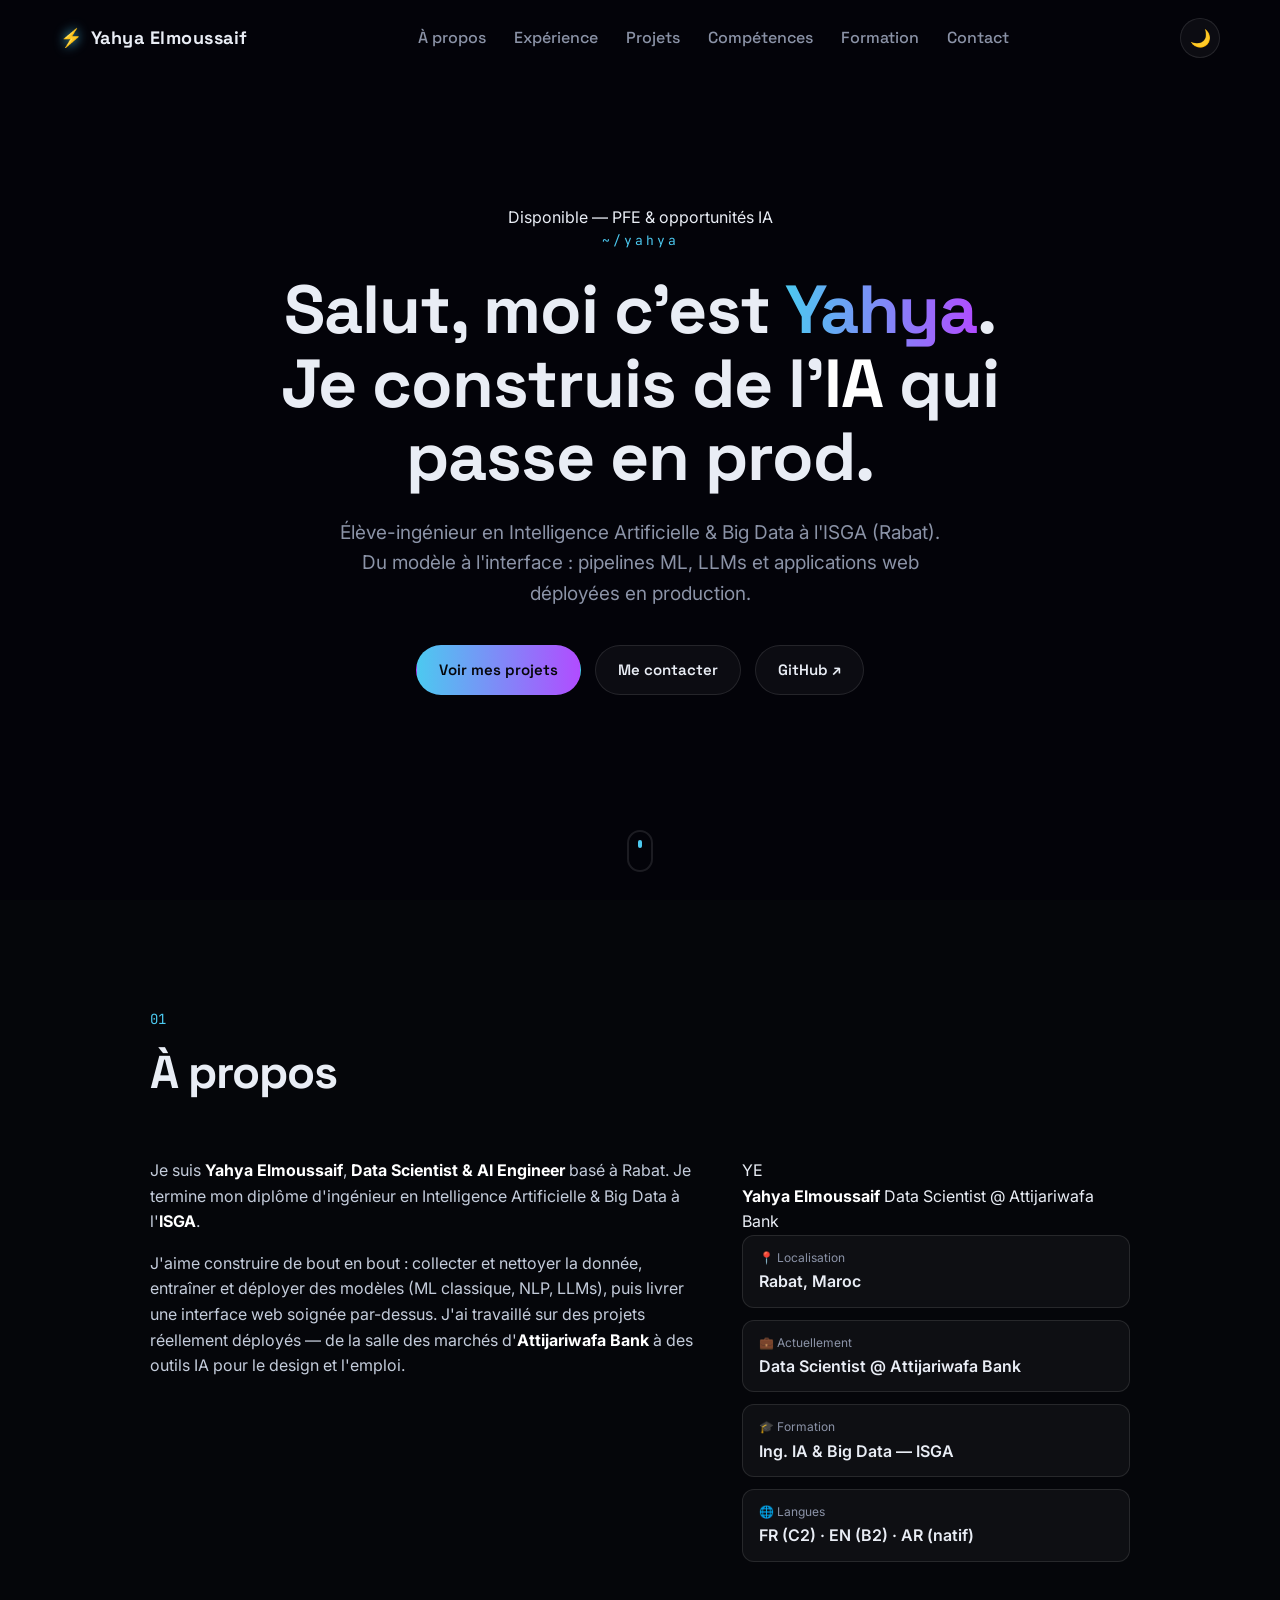
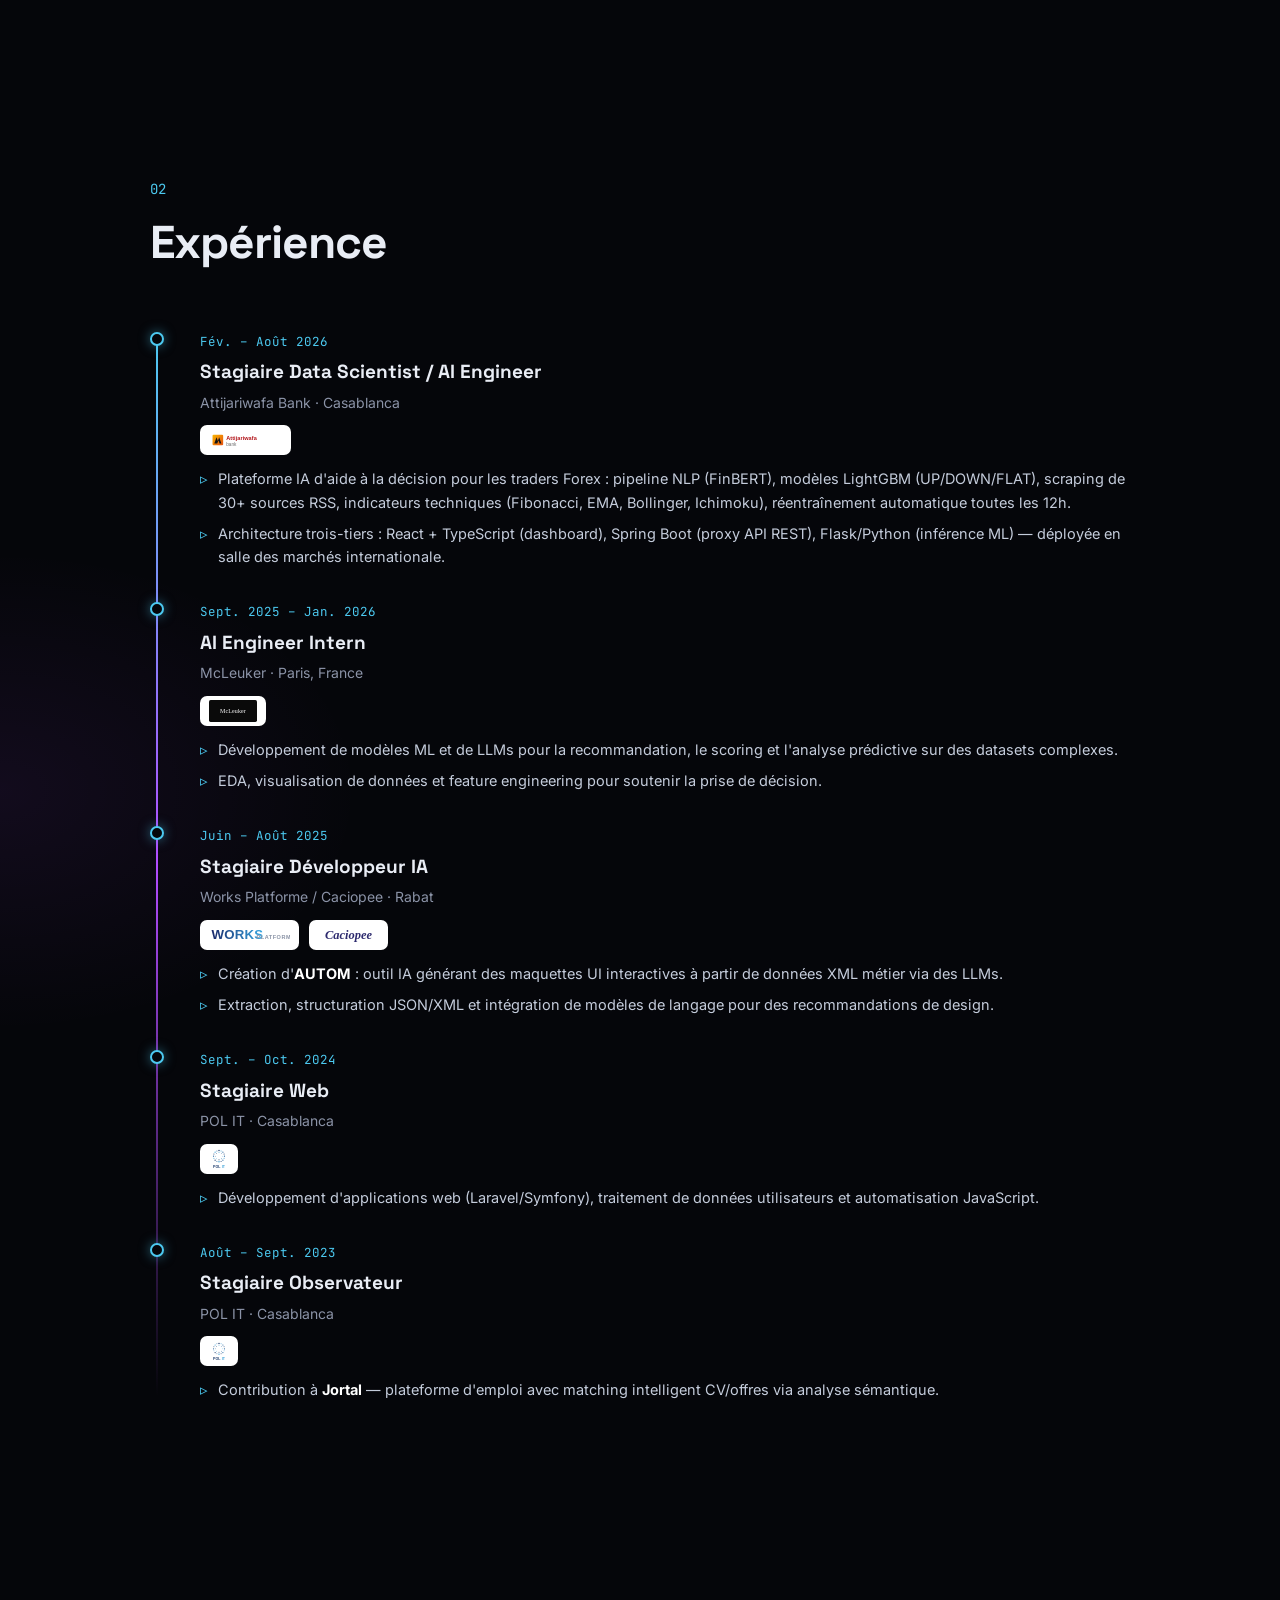
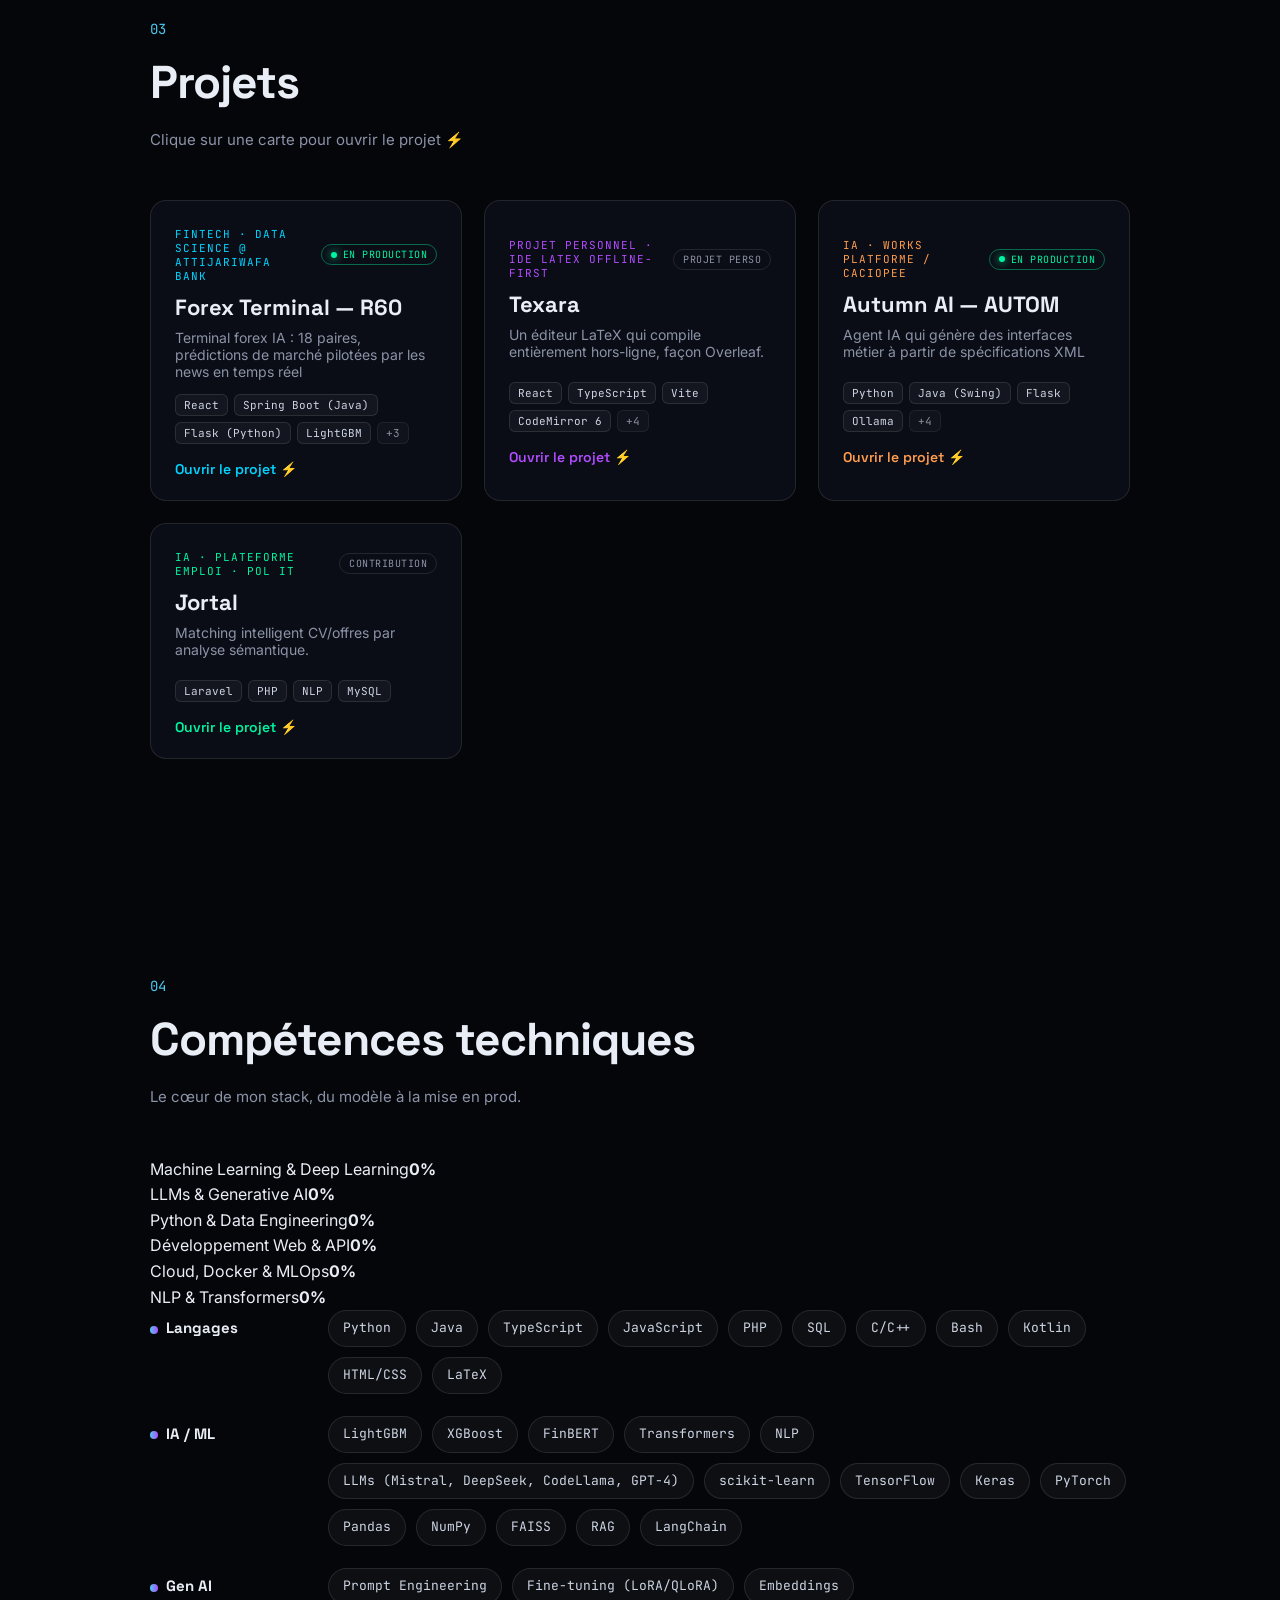
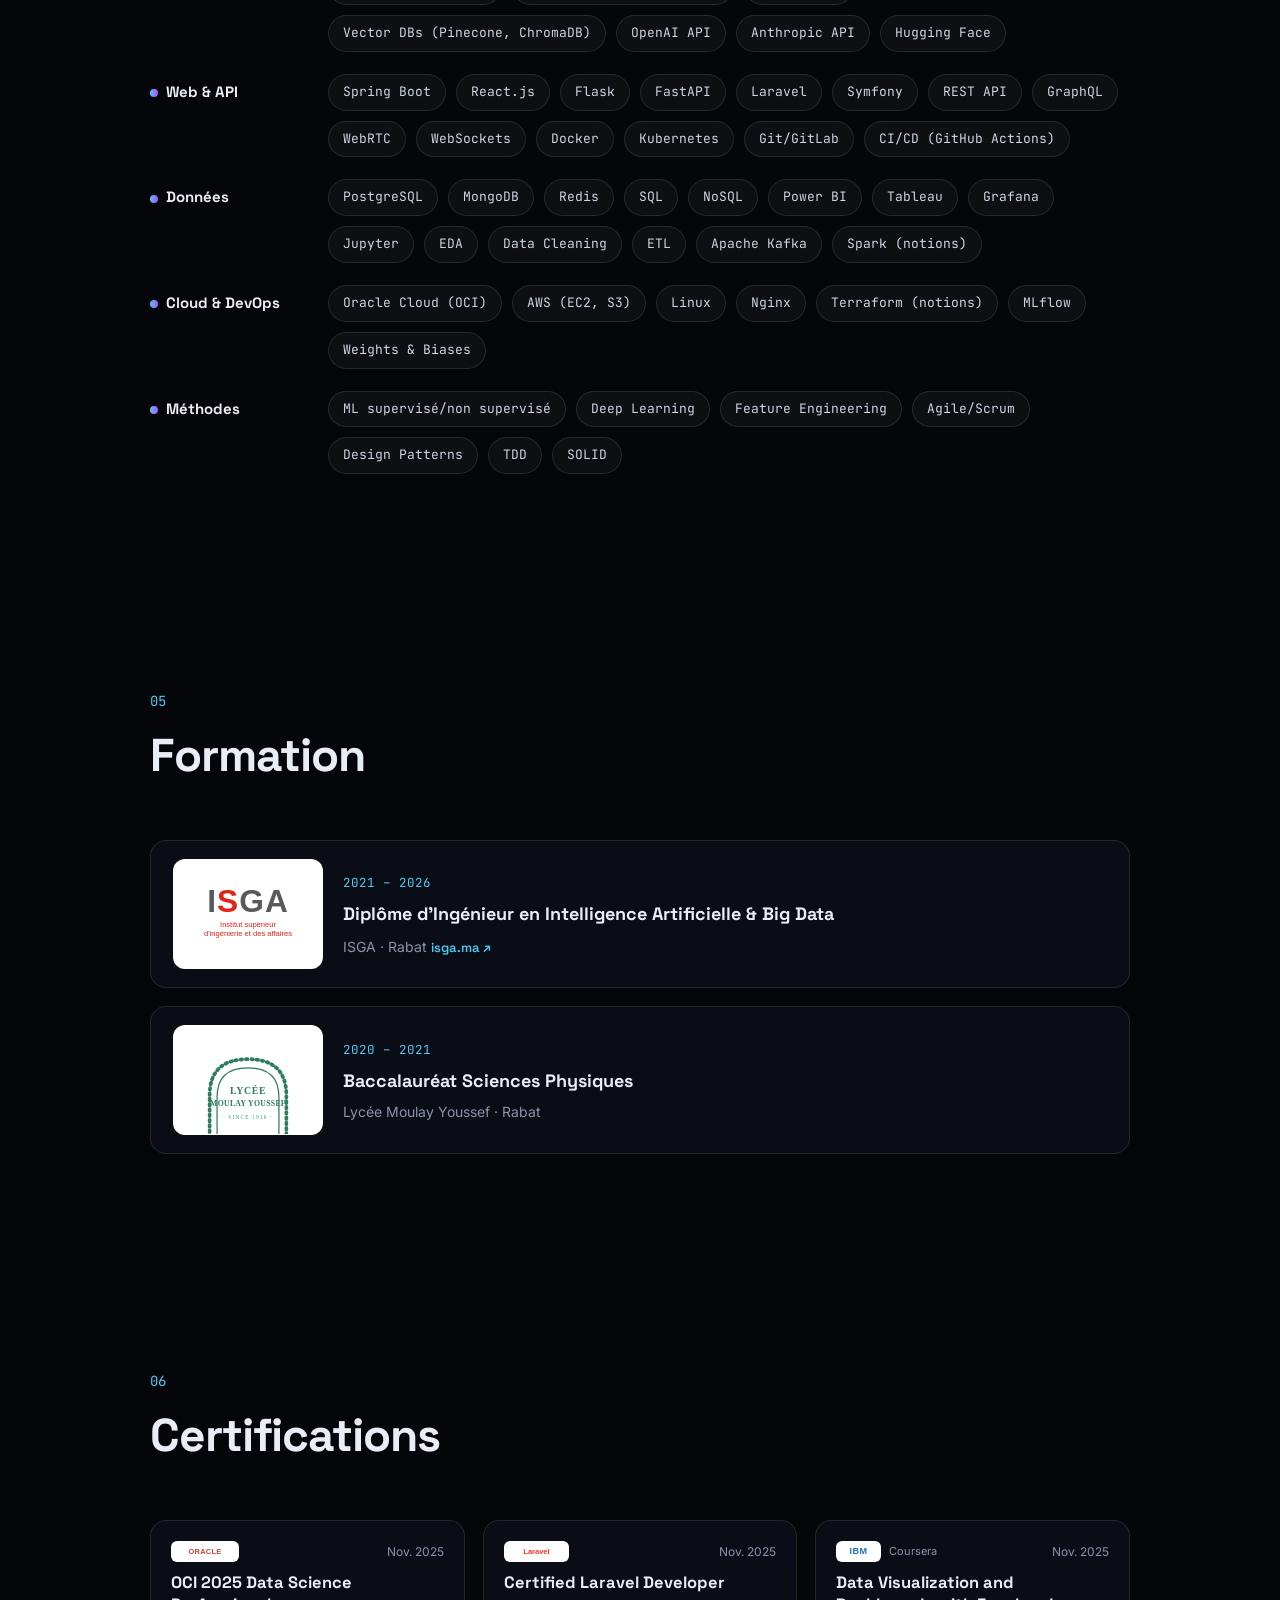
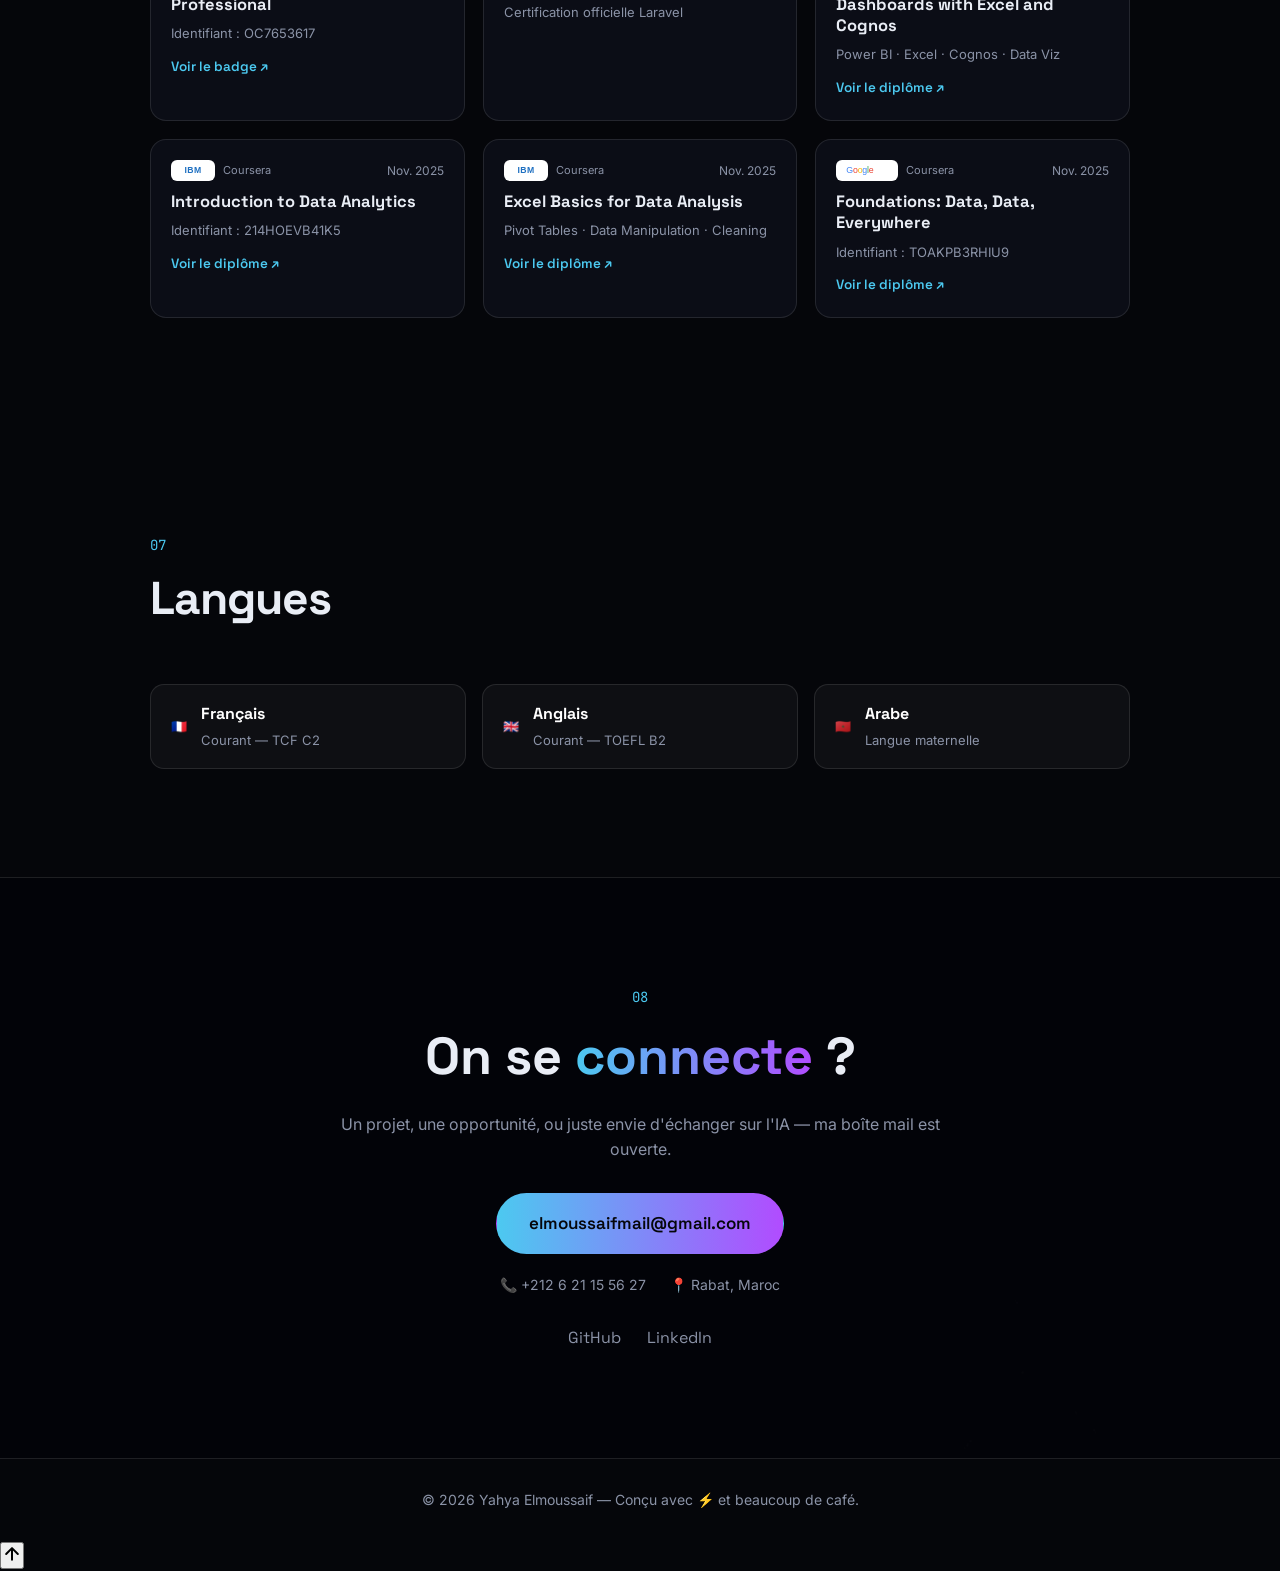
==== index.html @ 48f07551 "version 2 correction des textes bizzare" ====
<!DOCTYPE html>
<html lang="fr">
<head>
  <meta charset="UTF-8" />
  <meta name="viewport" content="width=device-width, initial-scale=1.0" />
  <meta name="description" content="Yahya Elmoussaif — Data Scientist & AI Engineer. Projets IA/ML, expériences, compétences et certifications." />
  <title>Yahya Elmoussaif — Data Scientist & AI Engineer</title>

  <!-- Polices -->
  <link rel="preconnect" href="https://fonts.googleapis.com" />
  <link rel="preconnect" href="https://fonts.gstatic.com" crossorigin />
  <link href="https://fonts.googleapis.com/css2?family=Space+Grotesk:wght@400;500;600;700&family=Inter:wght@300;400;500;600&family=JetBrains+Mono:wght@400;500&display=swap" rel="stylesheet" />

  <link rel="stylesheet" href="css/style.css?v=15" />
</head>
<body>
  <!-- Barre de progression de lecture -->
  <div class="scroll-progress" id="scrollProgress"></div>

  <!-- Overlay global : éclairs qui suivent la souris (toute la page) -->
  <canvas class="fx-canvas" id="fxCanvas"></canvas>

  <!-- ======================= NAV ======================= -->
  <header class="nav" id="nav">
    <a href="#hero" class="nav__logo">
      <span class="nav__bolt">⚡</span> Yahya&nbsp;Elmoussaif
    </a>
    <nav class="nav__links">
      <a href="#about">À propos</a>
      <a href="#experience">Expérience</a>
      <a href="#projects">Projets</a>
      <a href="#skills">Compétences</a>
      <a href="#education">Formation</a>
      <a href="#connect">Contact</a>
    </nav>
    <div class="nav__right">
      <button class="theme-toggle" id="themeToggle" aria-label="Changer de thème" title="Thème clair / sombre">
        <span class="theme-toggle__icon">🌙</span>
      </button>
      <button class="nav__burger" id="burger" aria-label="Menu">
        <span></span><span></span><span></span>
      </button>
    </div>
  </header>

  <!-- ======================= HERO ======================= -->
  <section class="hero" id="hero">
    <canvas class="hero__canvas" id="heroCanvas"></canvas>
    <div class="hero__inner">
      <span class="hero__badge">
        <span class="hero__badge-dot"></span> Disponible — PFE &amp; opportunités IA
      </span>
      <p class="hero__kicker">
        <span class="hero__prompt">~/yahya</span>
        <span class="hero__rotator" id="heroRotator"></span><span class="hero__caret"></span>
      </p>
      <h1 class="hero__title">
        Salut, moi c'est <span class="grad">Yahya</span>.<br />
        Je construis de l'<span class="flash">IA</span> qui passe en prod.
      </h1>
      <p class="hero__sub">
        Élève-ingénieur en Intelligence Artificielle &amp; Big Data à l'ISGA (Rabat).
        Du modèle à l'interface : pipelines ML, LLMs et applications web déployées
        en production.
      </p>
      <div class="hero__cta">
        <a href="#projects" class="btn btn--primary magnetic">Voir mes projets</a>
        <a href="#connect" class="btn btn--ghost magnetic">Me contacter</a>
        <a href="https://github.com/ELD1AVOLO" target="_blank" rel="noopener" class="btn btn--ghost magnetic">GitHub ↗</a>
      </div>
    </div>
    <a href="#about" class="hero__scroll" aria-label="Descendre">
      <span></span>
    </a>
  </section>

  <!-- ======================= ABOUT ======================= -->
  <section class="about" id="about">
    <div class="section__head">
      <span class="section__no">01</span>
      <h2 class="section__title">À propos</h2>
    </div>
    <div class="about__grid">
      <div class="about__bio">
        <p>
          Je suis <strong>Yahya Elmoussaif</strong>, <strong>Data Scientist & AI Engineer</strong>
          basé à Rabat. Je termine mon diplôme d'ingénieur en Intelligence Artificielle
          & Big Data à l'<strong>ISGA</strong>.
        </p>
        <p>
          J'aime construire de bout en bout : collecter et nettoyer la donnée,
          entraîner et déployer des modèles (ML classique, NLP, LLMs), puis livrer
          une interface web soignée par-dessus. J'ai travaillé sur des projets
          réellement déployés — de la salle des marchés d'<strong>Attijariwafa Bank</strong>
          à des outils IA pour le design et l'emploi.
        </p>
      </div>
      <div class="about__facts">
        <div class="about__card">
          <div class="about__avatar"><span>YE</span><i class="about__avatar-pulse"></i></div>
          <div class="about__id">
            <strong>Yahya Elmoussaif</strong>
            <span class="about__status"><i></i> Data Scientist @ Attijariwafa Bank</span>
          </div>
        </div>
        <ul class="facts">
          <li><span>📍 Localisation</span><strong>Rabat, Maroc</strong></li>
          <li><span>💼 Actuellement</span><strong>Data Scientist @ Attijariwafa Bank</strong></li>
          <li><span>🎓 Formation</span><strong>Ing. IA & Big Data — ISGA</strong></li>
          <li><span>🌐 Langues</span><strong>FR (C2) · EN (B2) · AR (natif)</strong></li>
        </ul>
      </div>
    </div>
  </section>

  <!-- ======================= EXPÉRIENCE ======================= -->
  <section class="experience" id="experience">
    <div class="section__head">
      <span class="section__no">02</span>
      <h2 class="section__title">Expérience</h2>
    </div>
    <div class="timeline">
      <article class="tl-item">
        <div class="tl-dot"></div>
        <div class="tl-body">
          <span class="tl-date">Fév. – Août 2026</span>
          <h3 class="tl-role">Stagiaire Data Scientist / AI Engineer</h3>
          <span class="tl-org">Attijariwafa Bank · Casablanca</span>
          <div class="tl-logos"><img src="assets/attijariwafa.svg" alt="Attijariwafa Bank" onerror="this.style.display='none'" /></div>
          <ul class="tl-points">
            <li>Plateforme IA d'aide à la décision pour les traders Forex : pipeline NLP (FinBERT), modèles LightGBM (UP/DOWN/FLAT), scraping de 30+ sources RSS, indicateurs techniques (Fibonacci, EMA, Bollinger, Ichimoku), réentraînement automatique toutes les 12h.</li>
            <li>Architecture trois-tiers : React + TypeScript (dashboard), Spring Boot (proxy API REST), Flask/Python (inférence ML) — déployée en salle des marchés internationale.</li>
          </ul>
        </div>
      </article>

      <article class="tl-item">
        <div class="tl-dot"></div>
        <div class="tl-body">
          <span class="tl-date">Sept. 2025 – Jan. 2026</span>
          <h3 class="tl-role">AI Engineer Intern</h3>
          <span class="tl-org">McLeuker · Paris, France</span>
          <div class="tl-logos"><img src="assets/mcleuker.svg" alt="McLeuker" onerror="this.style.display='none'" /></div>
          <ul class="tl-points">
            <li>Développement de modèles ML et de LLMs pour la recommandation, le scoring et l'analyse prédictive sur des datasets complexes.</li>
            <li>EDA, visualisation de données et feature engineering pour soutenir la prise de décision.</li>
          </ul>
        </div>
      </article>

      <article class="tl-item">
        <div class="tl-dot"></div>
        <div class="tl-body">
          <span class="tl-date">Juin – Août 2025</span>
          <h3 class="tl-role">Stagiaire Développeur IA</h3>
          <span class="tl-org">Works Platforme / Caciopee · Rabat</span>
          <div class="tl-logos">
            <img src="assets/works-platform.svg" alt="Works Platform" onerror="this.style.display='none'" />
            <img src="assets/caciopee.svg" alt="Caciopee" onerror="this.style.display='none'" />
          </div>
          <ul class="tl-points">
            <li>Création d'<strong>AUTOM</strong> : outil IA générant des maquettes UI interactives à partir de données XML métier via des LLMs.</li>
            <li>Extraction, structuration JSON/XML et intégration de modèles de langage pour des recommandations de design.</li>
          </ul>
        </div>
      </article>

      <article class="tl-item">
        <div class="tl-dot"></div>
        <div class="tl-body">
          <span class="tl-date">Sept. – Oct. 2024</span>
          <h3 class="tl-role">Stagiaire Web</h3>
          <span class="tl-org">POL IT · Casablanca</span>
          <div class="tl-logos"><img src="assets/pol-it.svg" alt="POL IT" onerror="this.style.display='none'" /></div>
          <ul class="tl-points">
            <li>Développement d'applications web (Laravel/Symfony), traitement de données utilisateurs et automatisation JavaScript.</li>
          </ul>
        </div>
      </article>

      <article class="tl-item">
        <div class="tl-dot"></div>
        <div class="tl-body">
          <span class="tl-date">Août – Sept. 2023</span>
          <h3 class="tl-role">Stagiaire Observateur</h3>
          <span class="tl-org">POL IT · Casablanca</span>
          <div class="tl-logos"><img src="assets/pol-it.svg" alt="POL IT" onerror="this.style.display='none'" /></div>
          <ul class="tl-points">
            <li>Contribution à <strong>Jortal</strong> — plateforme d'emploi avec matching intelligent CV/offres via analyse sémantique.</li>
          </ul>
        </div>
      </article>
    </div>
  </section>

  <!-- ======================= PROJECTS ======================= -->
  <section class="projects" id="projects">
    <div class="section__head">
      <span class="section__no">03</span>
      <h2 class="section__title">Projets</h2>
      <p class="section__hint">Clique sur une carte pour ouvrir le projet ⚡</p>
    </div>
    <!-- Les cartes sont générées par JS depuis js/projects.js -->
    <div class="cards" id="cards"></div>
  </section>

  <!-- ======================= COMPÉTENCES ======================= -->
  <section class="skills" id="skills">
    <div class="section__head">
      <span class="section__no">04</span>
      <h2 class="section__title">Compétences techniques</h2>
      <p class="section__hint">Le cœur de mon stack, du modèle à la mise en prod.</p>
    </div>

    <div class="corebars" id="coreBars">
      <div class="corebar"><div class="corebar__head"><span>Machine Learning &amp; Deep Learning</span><b data-to="92">0%</b></div><div class="corebar__track"><i data-v="92"></i></div></div>
      <div class="corebar"><div class="corebar__head"><span>LLMs &amp; Generative AI</span><b data-to="88">0%</b></div><div class="corebar__track"><i data-v="88"></i></div></div>
      <div class="corebar"><div class="corebar__head"><span>Python &amp; Data Engineering</span><b data-to="94">0%</b></div><div class="corebar__track"><i data-v="94"></i></div></div>
      <div class="corebar"><div class="corebar__head"><span>Développement Web &amp; API</span><b data-to="85">0%</b></div><div class="corebar__track"><i data-v="85"></i></div></div>
      <div class="corebar"><div class="corebar__head"><span>Cloud, Docker &amp; MLOps</span><b data-to="78">0%</b></div><div class="corebar__track"><i data-v="78"></i></div></div>
      <div class="corebar"><div class="corebar__head"><span>NLP &amp; Transformers</span><b data-to="90">0%</b></div><div class="corebar__track"><i data-v="90"></i></div></div>
    </div>

    <div class="skillset">
      <div class="skillrow">
        <h3>Langages</h3>
        <ul class="chips">
          <li>Python</li><li>Java</li><li>TypeScript</li><li>JavaScript</li><li>PHP</li>
          <li>SQL</li><li>C/C++</li><li>Bash</li><li>Kotlin</li><li>HTML/CSS</li><li>LaTeX</li>
        </ul>
      </div>
      <div class="skillrow">
        <h3>IA / ML</h3>
        <ul class="chips">
          <li>LightGBM</li><li>XGBoost</li><li>FinBERT</li><li>Transformers</li><li>NLP</li>
          <li>LLMs (Mistral, DeepSeek, CodeLlama, GPT-4)</li><li>scikit-learn</li>
          <li>TensorFlow</li><li>Keras</li><li>PyTorch</li><li>Pandas</li><li>NumPy</li>
          <li>FAISS</li><li>RAG</li><li>LangChain</li>
        </ul>
      </div>
      <div class="skillrow">
        <h3>Gen AI</h3>
        <ul class="chips">
          <li>Prompt Engineering</li><li>Fine-tuning (LoRA/QLoRA)</li><li>Embeddings</li>
          <li>Vector DBs (Pinecone, ChromaDB)</li><li>OpenAI API</li><li>Anthropic API</li><li>Hugging Face</li>
        </ul>
      </div>
      <div class="skillrow">
        <h3>Web & API</h3>
        <ul class="chips">
          <li>Spring Boot</li><li>React.js</li><li>Flask</li><li>FastAPI</li><li>Laravel</li>
          <li>Symfony</li><li>REST API</li><li>GraphQL</li><li>WebRTC</li><li>WebSockets</li>
          <li>Docker</li><li>Kubernetes</li><li>Git/GitLab</li><li>CI/CD (GitHub Actions)</li>
        </ul>
      </div>
      <div class="skillrow">
        <h3>Données</h3>
        <ul class="chips">
          <li>PostgreSQL</li><li>MongoDB</li><li>Redis</li><li>SQL</li><li>NoSQL</li>
          <li>Power BI</li><li>Tableau</li><li>Grafana</li><li>Jupyter</li><li>EDA</li>
          <li>Data Cleaning</li><li>ETL</li><li>Apache Kafka</li><li>Spark (notions)</li>
        </ul>
      </div>
      <div class="skillrow">
        <h3>Cloud & DevOps</h3>
        <ul class="chips">
          <li>Oracle Cloud (OCI)</li><li>AWS (EC2, S3)</li><li>Linux</li><li>Nginx</li>
          <li>Terraform (notions)</li><li>MLflow</li><li>Weights & Biases</li>
        </ul>
      </div>
      <div class="skillrow">
        <h3>Méthodes</h3>
        <ul class="chips">
          <li>ML supervisé/non supervisé</li><li>Deep Learning</li><li>Feature Engineering</li>
          <li>Agile/Scrum</li><li>Design Patterns</li><li>TDD</li><li>SOLID</li>
        </ul>
      </div>
    </div>
  </section>

  <!-- ======================= FORMATION ======================= -->
  <section class="education" id="education">
    <div class="section__head">
      <span class="section__no">05</span>
      <h2 class="section__title">Formation</h2>
    </div>
    <div class="edu">
      <article class="edu__item">
        <a class="edu__photo" href="https://isga.ma/" target="_blank" rel="noopener" data-label="ISGA" title="Visiter isga.ma">
          <img src="assets/isga.svg" alt="ISGA Rabat" onerror="this.parentElement.classList.add('no-img')" />
        </a>
        <div class="edu__body">
          <span class="edu__date">2021 – 2026</span>
          <h3 class="edu__deg">Diplôme d'Ingénieur en Intelligence Artificielle & Big Data</h3>
          <span class="edu__org">ISGA · Rabat</span>
          <a class="edu__link" href="https://isga.ma/" target="_blank" rel="noopener">isga.ma ↗</a>
        </div>
      </article>

      <article class="edu__item">
        <div class="edu__photo" data-label="Lycée Moulay Youssef">
          <img src="assets/moulay-youssef.svg" alt="Lycée Moulay Youssef" onerror="this.parentElement.classList.add('no-img')" />
        </div>
        <div class="edu__body">
          <span class="edu__date">2020 – 2021</span>
          <h3 class="edu__deg">Baccalauréat Sciences Physiques</h3>
          <span class="edu__org">Lycée Moulay Youssef · Rabat</span>
        </div>
      </article>
    </div>
  </section>

  <!-- ======================= CERTIFICATIONS ======================= -->
  <section class="certifications" id="certifications">
    <div class="section__head">
      <span class="section__no">06</span>
      <h2 class="section__title">Certifications</h2>
    </div>
    <div class="certs">
      <a class="cert" href="https://catalog-education.oracle.com/ords/certview/sharebadge?id=1A46498CA8F40DE4063FC24EA1F23C369F93D2C2E2E21D0A244A8CAD5DFB439E" target="_blank" rel="noopener">
        <div class="cert__top"><span class="cert__logo"><img src="assets/oracle.svg" alt="Oracle" /></span><span class="cert__date">Nov. 2025</span></div>
        <h3 class="cert__title">OCI 2025 Data Science Professional</h3>
        <p class="cert__meta">Identifiant : OC7653617</p>
        <span class="cert__link">Voir le badge ↗</span>
      </a>

      <div class="cert">
        <div class="cert__top"><span class="cert__logo"><img src="assets/laravel.svg" alt="Laravel" /></span><span class="cert__date">Nov. 2025</span></div>
        <h3 class="cert__title">Certified Laravel Developer</h3>
        <p class="cert__meta">Certification officielle Laravel</p>
      </div>

      <a class="cert" href="https://www.coursera.org/account/accomplishments/verify/PGSA59IUE5VS" target="_blank" rel="noopener">
        <div class="cert__top"><span class="cert__logo"><img src="assets/ibm.svg" alt="IBM" /><small>Coursera</small></span><span class="cert__date">Nov. 2025</span></div>
        <h3 class="cert__title">Data Visualization and Dashboards with Excel and Cognos</h3>
        <p class="cert__meta">Power BI · Excel · Cognos · Data Viz</p>
        <span class="cert__link">Voir le diplôme ↗</span>
      </a>

      <a class="cert" href="https://www.coursera.org/account/accomplishments/verify/214HOEVB41K5" target="_blank" rel="noopener">
        <div class="cert__top"><span class="cert__logo"><img src="assets/ibm.svg" alt="IBM" /><small>Coursera</small></span><span class="cert__date">Nov. 2025</span></div>
        <h3 class="cert__title">Introduction to Data Analytics</h3>
        <p class="cert__meta">Identifiant : 214HOEVB41K5</p>
        <span class="cert__link">Voir le diplôme ↗</span>
      </a>

      <a class="cert" href="https://www.coursera.org/account/accomplishments/verify/8ITD29ZMKWCW" target="_blank" rel="noopener">
        <div class="cert__top"><span class="cert__logo"><img src="assets/ibm.svg" alt="IBM" /><small>Coursera</small></span><span class="cert__date">Nov. 2025</span></div>
        <h3 class="cert__title">Excel Basics for Data Analysis</h3>
        <p class="cert__meta">Pivot Tables · Data Manipulation · Cleaning</p>
        <span class="cert__link">Voir le diplôme ↗</span>
      </a>

      <a class="cert" href="https://www.coursera.org/account/accomplishments/verify/TOAKPB3RHIU9" target="_blank" rel="noopener">
        <div class="cert__top"><span class="cert__logo"><img src="assets/google.svg" alt="Google" /><small>Coursera</small></span><span class="cert__date">Nov. 2025</span></div>
        <h3 class="cert__title">Foundations: Data, Data, Everywhere</h3>
        <p class="cert__meta">Identifiant : TOAKPB3RHIU9</p>
        <span class="cert__link">Voir le diplôme ↗</span>
      </a>
    </div>
  </section>

  <!-- ======================= LANGUES ======================= -->
  <section class="languages" id="languages">
    <div class="section__head">
      <span class="section__no">07</span>
      <h2 class="section__title">Langues</h2>
    </div>
    <div class="langs">
      <div class="lang"><span class="lang__flag">🇫🇷</span><div><strong>Français</strong><span>Courant — TCF C2</span></div></div>
      <div class="lang"><span class="lang__flag">🇬🇧</span><div><strong>Anglais</strong><span>Courant — TOEFL B2</span></div></div>
      <div class="lang"><span class="lang__flag">🇲🇦</span><div><strong>Arabe</strong><span>Langue maternelle</span></div></div>
    </div>
  </section>

  <!-- ======================= CONNECT / CONTACT ======================= -->
  <section class="connect" id="connect">
    <canvas class="connect__canvas" id="connectCanvas"></canvas>
    <div class="connect__inner">
      <span class="section__no">08</span>
      <h2 class="connect__title">On se <span class="grad">connecte</span> ?</h2>
      <p class="connect__sub">
        Un projet, une opportunité, ou juste envie d'échanger sur l'IA — ma boîte mail est ouverte.
      </p>
      <a href="mailto:elmoussaifmail@gmail.com" class="btn btn--primary btn--lg">
        elmoussaifmail@gmail.com
      </a>
      <div class="connect__details">
        <span>📞 +212 6 21 15 56 27</span>
        <span>📍 Rabat, Maroc</span>
      </div>
      <div class="connect__socials">
        <a href="https://github.com/ELD1AVOLO" target="_blank" rel="noopener">GitHub</a>
        <a href="#" target="_blank" rel="noopener">LinkedIn</a>
      </div>
    </div>
  </section>

  <footer class="footer">
    <p>© <span id="year"></span> Yahya Elmoussaif — Conçu avec ⚡ et beaucoup de café.</p>
  </footer>

  <!-- ======================= MODAL (grande fenêtre projet) ======================= -->
  <div class="modal" id="modal" aria-hidden="true">
    <div class="modal__backdrop" data-close></div>
    <div class="modal__window" role="dialog" aria-modal="true">
      <canvas class="modal__canvas" id="modalCanvas"></canvas>
      <button class="modal__close" data-close aria-label="Fermer">✕</button>

      <div class="modal__content">
        <!-- Colonne gauche : la "simulation" du projet -->
        <div class="modal__stage">
          <div class="modal__preview" id="modalPreview"></div>
        </div>
        <!-- Colonne droite : infos -->
        <div class="modal__info">
          <span class="modal__tag" id="modalTag">PROJET</span>
          <h3 class="modal__title" id="modalTitle">Titre</h3>
          <p class="modal__desc" id="modalDesc">Description</p>
          <ul class="modal__features" id="modalFeatures"></ul>
          <div class="modal__orgs" id="modalOrgs"></div>
          <ul class="chips chips--sm" id="modalTech"></ul>
          <div class="modal__links" id="modalLinks"></div>
        </div>
      </div>
    </div>
  </div>

  <!-- Bouton retour en haut -->
  <button class="to-top" id="toTop" aria-label="Remonter en haut" title="Remonter">
    <svg viewBox="0 0 24 24" width="20" height="20" fill="none" stroke="currentColor" stroke-width="2.4" stroke-linecap="round" stroke-linejoin="round"><path d="M12 19V5M5 12l7-7 7 7"/></svg>
  </button>

  <!-- Scripts -->
  <script src="js/lightning.js?v=3"></script>
  <script src="js/projects.js?v=11"></script>
  <script src="js/main.js?v=15"></script>
</body>
</html>
---- css/style.css ----
/* =====================================================================
   style.css — Thème sombre "électrique / foudre"
   ===================================================================== */

:root {
  --bg:        #05060a;
  --bg-soft:   #0b0d16;
  --panel:     rgba(255, 255, 255, 0.04);
  --border:    rgba(255, 255, 255, 0.10);
  --text:      #e9edf5;
  --muted:     #8b93a7;
  --cyan:      #4cc9f0;
  --purple:    #b14cff;
  --accent:    var(--cyan);
  --radius:    16px;
  --maxw:      1100px;
  --font-h:    "Space Grotesk", sans-serif;
  --font-b:    "Inter", sans-serif;
  --font-m:    "JetBrains Mono", monospace;
  --ease:      cubic-bezier(0.16, 1, 0.3, 1);   /* easing fluide façon agence */
}

/* ----- THÈME CLAIR (fond blanc, éclairs foncés) ----- */
body.light {
  --bg:        #f5f6fb;
  --bg-soft:   #ffffff;
  --panel:     rgba(20, 20, 50, 0.04);
  --border:    rgba(20, 20, 50, 0.12);
  --text:      #171a26;
  --muted:     #5b6478;
  --cyan:      #2563eb;   /* accents plus foncés pour contraste sur blanc */
  --purple:    #7c3aed;
}

* { margin: 0; padding: 0; box-sizing: border-box; }

html { scroll-behavior: smooth; }

/* Overlay global des éclairs souris : couvre tout, ne bloque pas les clics */
.fx-canvas {
  position: fixed; inset: 0; width: 100%; height: 100%;
  z-index: 40; pointer-events: none; mix-blend-mode: screen;
}

body {
  background: var(--bg);
  color: var(--text);
  font-family: var(--font-b);
  line-height: 1.6;
  overflow-x: hidden;
  /* halos d'ambiance */
  background-image:
    radial-gradient(700px 500px at 80% -10%, rgba(76,201,240,0.10), transparent 60%),
    radial-gradient(600px 400px at 0% 30%, rgba(177,76,255,0.08), transparent 60%);
  transition: background-color .4s ease, color .4s ease;
}
body.light {
  background-image:
    radial-gradient(700px 500px at 80% -10%, rgba(37,99,235,0.10), transparent 60%),
    radial-gradient(600px 400px at 0% 30%, rgba(124,58,237,0.10), transparent 60%);
}

/* ===== Curseur éclair personnalisé (SVG vectoriel, hotspot à la pointe) ===== */
body {
  /* éclair cyan lumineux, contour foncé pour rester visible partout */
  --cur: url("data:image/svg+xml,%3Csvg%20xmlns='http://www.w3.org/2000/svg'%20width='32'%20height='32'%20viewBox='0%200%2032%2032'%3E%3Cpath%20d='M16%201%20L7%2017%20L13%2017%20L10%2031%20L25%2012%20L16%2012%20Z'%20fill='%2333e1ff'%20stroke='%2306243a'%20stroke-width='1.6'%20stroke-linejoin='round'/%3E%3C/svg%3E") 16 1;
  cursor: var(--cur), auto;
}
body.light {
  /* éclair violet foncé, contour blanc pour ressortir sur le fond clair */
  --cur: url("data:image/svg+xml,%3Csvg%20xmlns='http://www.w3.org/2000/svg'%20width='32'%20height='32'%20viewBox='0%200%2032%2032'%3E%3Cpath%20d='M16%201%20L7%2017%20L13%2017%20L10%2031%20L25%2012%20L16%2012%20Z'%20fill='%235b21b6'%20stroke='%23ffffff'%20stroke-width='1.6'%20stroke-linejoin='round'/%3E%3C/svg%3E") 16 1;
}
/* garder le curseur éclair sur les éléments cliquables (au lieu de la main) */
body a, body button, body .btn, body .card,
body .theme-toggle, body .nav__burger, body .modal__close {
  cursor: var(--cur), auto;
}

a { color: inherit; text-decoration: none; }
strong { color: #fff; }

.grad {
  background: linear-gradient(90deg, var(--cyan), var(--purple));
  -webkit-background-clip: text; background-clip: text;
  -webkit-text-fill-color: transparent;
}

/* ----- flash sur un mot ----- */
.flash { position: relative; color: #fff; }
.flash::after {
  content: ""; position: absolute; inset: 0;
  background: var(--cyan); filter: blur(18px); opacity: 0;
  animation: flash 6s ease-in-out infinite; z-index: -1;
}
@keyframes flash {
  0%, 92%, 100% { opacity: 0; }
  93%, 95% { opacity: 0.7; }
  94% { opacity: 0.2; }
}

/* ===================== BOUTONS ===================== */
.btn {
  display: inline-flex; align-items: center; gap: 8px;
  padding: 12px 22px; border-radius: 999px;
  font-family: var(--font-h); font-weight: 600; font-size: 15px;
  cursor: pointer; border: 1px solid transparent;
  position: relative; overflow: hidden; z-index: 0;
  transition: transform .35s var(--ease), box-shadow .35s var(--ease), color .35s var(--ease), border-color .35s var(--ease);
}
.btn::before { content: ""; position: absolute; inset: 0; z-index: -1; }
/* remplissage vers le haut (boutons fantômes) */
.btn--ghost::before {
  background: linear-gradient(90deg, var(--cyan), var(--purple));
  transform: translateY(101%); transition: transform .45s var(--ease);
}
.btn--ghost:hover::before { transform: translateY(0); }
/* balayage lumineux (bouton primaire) */
.btn--primary::before {
  background: linear-gradient(120deg, transparent 35%, rgba(255,255,255,0.5) 50%, transparent 65%);
  transform: translateX(-130%); transition: transform .6s var(--ease);
}
.btn--primary:hover::before { transform: translateX(130%); }
.btn--sm { padding: 8px 16px; font-size: 13px; }
.btn--lg { padding: 16px 32px; font-size: 17px; }
.btn--primary {
  background: linear-gradient(90deg, var(--cyan), var(--purple));
  color: #05060a;
  box-shadow: 0 0 0 rgba(76,201,240,0);
}
.btn--primary:hover {
  transform: translateY(-2px);
  box-shadow: 0 10px 30px rgba(76,201,240,0.35);
}
.btn--ghost {
  background: var(--panel); color: var(--text); border-color: var(--border);
}
.btn--ghost:hover {
  color: #05060a; border-color: transparent;
  box-shadow: 0 10px 30px rgba(76,201,240,0.30);
  transform: translateY(-2px);
}

/* ===================== NAV ===================== */
.nav {
  position: fixed; top: 0; left: 0; right: 0; z-index: 50;
  display: flex; align-items: center; justify-content: space-between;
  padding: 18px clamp(20px, 5vw, 60px);
  transition: background .3s, backdrop-filter .3s, border-color .3s;
  border-bottom: 1px solid transparent;
}
.nav--scrolled {
  background: rgba(5,6,10,0.7);
  backdrop-filter: blur(14px);
  border-bottom: 1px solid var(--border);
}
.nav__logo {
  font-family: var(--font-h); font-weight: 700; letter-spacing: .5px;
  display: flex; align-items: center; gap: 8px; font-size: 18px;
}
.nav__bolt { filter: drop-shadow(0 0 6px var(--cyan)); }
.nav__links { display: flex; gap: 28px; }
.nav__links a {
  font-family: var(--font-h); font-weight: 500; color: var(--muted);
  position: relative; transition: color .2s;
}
.nav__links a:hover { color: var(--text); }
.nav__links a::after {
  content: ""; position: absolute; left: 0; bottom: -6px; height: 2px; width: 0;
  background: linear-gradient(90deg, var(--cyan), var(--purple));
  transition: width .25s;
}
.nav__links a:hover::after { width: 100%; }
.nav__links a.active { color: var(--text); }
.nav__links a.active::after { width: 100%; }
.nav__burger { display: none; background: none; border: 0; cursor: pointer; flex-direction: column; gap: 5px; }
.nav__burger span { width: 24px; height: 2px; background: var(--text); transition: .3s; }
.nav__right { display: flex; align-items: center; gap: 14px; }

/* ----- bouton thème ----- */
.theme-toggle {
  width: 40px; height: 40px; border-radius: 50%; cursor: pointer;
  background: var(--panel); border: 1px solid var(--border);
  display: flex; align-items: center; justify-content: center;
  font-size: 17px; transition: transform .2s, border-color .2s, box-shadow .25s;
}
.theme-toggle:hover {
  transform: translateY(-2px) rotate(-12deg);
  border-color: var(--cyan); box-shadow: 0 0 18px rgba(76,201,240,0.3);
}

/* ===================== HERO ===================== */
.hero {
  position: relative; min-height: 100vh;
  display: flex; align-items: center; justify-content: center;
  text-align: center; padding: 0 20px; overflow: hidden;
}
.hero__canvas { position: absolute; inset: 0; width: 100%; height: 100%; z-index: 0; }
.hero__inner { position: relative; z-index: 2; max-width: 880px; }
.hero__kicker {
  font-family: var(--font-m); font-size: 13px; letter-spacing: 3px;
  color: var(--cyan); margin-bottom: 22px;
  animation: fadeUp .7s ease both;
}
.hero__title {
  font-family: var(--font-h); font-weight: 700;
  font-size: clamp(34px, 6vw, 68px); line-height: 1.08;
  letter-spacing: -1px; animation: fadeUp .7s .1s ease both;
}
.hero__sub {
  color: var(--muted); font-size: clamp(15px, 2vw, 19px);
  max-width: 600px; margin: 24px auto 0; animation: fadeUp .7s .2s ease both;
}
.hero__cta { display: flex; gap: 14px; justify-content: center; margin-top: 36px; flex-wrap: wrap; animation: fadeUp .7s .3s ease both; }
.hero__scroll {
  position: absolute; bottom: 28px; left: 50%; transform: translateX(-50%); z-index: 2;
}
.hero__scroll span {
  display: block; width: 26px; height: 42px; border: 2px solid var(--border);
  border-radius: 14px; position: relative;
}
.hero__scroll span::after {
  content: ""; position: absolute; top: 8px; left: 50%; transform: translateX(-50%);
  width: 4px; height: 8px; border-radius: 2px; background: var(--cyan);
  animation: scroll 1.6s ease infinite;
}
@keyframes scroll { 0%{opacity:0;top:8px} 30%{opacity:1} 60%{opacity:1;top:22px} 100%{opacity:0;top:22px} }
@keyframes fadeUp { from { opacity: 0; transform: translateY(24px); } to { opacity: 1; transform: none; } }

/* ----- Stats du hero (compteurs) ----- */
.hero__stats {
  list-style: none; display: flex; flex-wrap: wrap; gap: 30px; justify-content: center;
  margin: 46px 0 0; padding: 0; animation: fadeUp .7s .4s ease both;
}
.hero__stats li { display: flex; flex-direction: column; align-items: center; gap: 3px; }
.hero__stats strong {
  font-family: var(--font-h); font-weight: 700; line-height: 1; font-size: clamp(26px, 4vw, 38px);
  background: linear-gradient(90deg, var(--cyan), var(--purple));
  -webkit-background-clip: text; background-clip: text; -webkit-text-fill-color: transparent;
}
.hero__stats span { font-size: 12.5px; color: var(--muted); letter-spacing: .3px; }

/* ----- Bandeau tech défilant (marquee) ----- */
.marquee {
  position: relative; overflow: hidden; width: 100%;
  border-top: 1px solid var(--border); border-bottom: 1px solid var(--border);
  background: var(--bg-soft); padding: 13px 0;
}
.marquee__track { display: flex; width: max-content; animation: marquee 40s linear infinite; }
.marquee:hover .marquee__track { animation-play-state: paused; }
.marquee__track span {
  font-family: var(--font-m); font-size: 14px; color: var(--muted);
  padding: 0 24px; white-space: nowrap; position: relative;
}
.marquee__track span::after { content: "•"; position: absolute; right: -3px; color: var(--cyan); opacity: .55; }
@keyframes marquee { from { transform: translateX(0); } to { transform: translateX(-50%); } }
.marquee__fade { position: absolute; top: 0; bottom: 0; width: 90px; z-index: 2; pointer-events: none; }
.marquee__fade--l { left: 0; background: linear-gradient(90deg, var(--bg-soft), transparent); }
.marquee__fade--r { right: 0; background: linear-gradient(270deg, var(--bg-soft), transparent); }

/* ===================== SECTIONS ===================== */
section { padding: clamp(70px, 12vh, 130px) clamp(20px, 5vw, 60px); }
.about, .projects, .experience, .skills, .education, .certifications, .languages {
  max-width: var(--maxw); margin: 0 auto;
}
.section__head { margin-bottom: 48px; }
.section__no {
  font-family: var(--font-m); color: var(--cyan); font-size: 14px;
  display: block; margin-bottom: 6px;
}
.section__title {
  font-family: var(--font-h); font-weight: 700;
  font-size: clamp(28px, 4.5vw, 46px); letter-spacing: -1px;
}
.section__hint { color: var(--muted); margin-top: 8px; font-size: 15px; }

/* ----- About ----- */
.about__grid { display: grid; grid-template-columns: 1.4fr 1fr; gap: 48px; }
.about__bio p { color: #c4ccdb; margin-bottom: 16px; max-width: 560px; }
.about__stack h3 { font-family: var(--font-h); margin-bottom: 16px; }
.chips { list-style: none; display: flex; flex-wrap: wrap; gap: 10px; }
.chips li {
  font-family: var(--font-m); font-size: 13px; padding: 7px 14px;
  border: 1px solid var(--border); border-radius: 999px; color: #cdd5e4;
  background: var(--panel); transition: .2s;
}
.chips li:hover { border-color: var(--cyan); color: #fff; box-shadow: 0 0 14px rgba(76,201,240,0.25); }
.chips--sm li { font-size: 12px; padding: 5px 11px; }

/* ----- About : faits rapides ----- */
.about__facts { }
.facts { list-style: none; display: grid; gap: 12px; }
.facts li {
  display: flex; flex-direction: column; gap: 2px;
  background: var(--panel); border: 1px solid var(--border);
  border-radius: 12px; padding: 12px 16px;
}
.facts li span { font-size: 12px; color: var(--muted); }
.facts li strong { color: var(--text); font-weight: 600; }

/* ===================== EXPÉRIENCE (timeline) ===================== */
.timeline { position: relative; padding-left: 26px; }
.timeline::before {
  content: ""; position: absolute; left: 6px; top: 6px; bottom: 6px; width: 2px;
  background: linear-gradient(180deg, var(--cyan), var(--purple), transparent);
}
.tl-item { position: relative; padding: 0 0 30px 24px; }
.tl-item:last-child { padding-bottom: 0; }
.tl-dot {
  position: absolute; left: -26px; top: 4px; width: 14px; height: 14px; border-radius: 50%;
  background: var(--bg); border: 2px solid var(--cyan); box-shadow: 0 0 12px rgba(76,201,240,0.5);
}
.tl-date { font-family: var(--font-m); font-size: 12.5px; color: var(--cyan); }
.tl-role { font-family: var(--font-h); font-size: 19px; margin: 4px 0 2px; }
.tl-org { color: var(--muted); font-size: 14px; }
.tl-points { list-style: none; margin: 12px 0 0; padding: 0; display: grid; gap: 8px; }
.tl-points li { position: relative; padding-left: 18px; color: #c4ccdb; font-size: 14.5px; }
.tl-points li::before { content: "▹"; position: absolute; left: 0; color: var(--cyan); }

/* ===================== COMPÉTENCES ===================== */
.skillset { display: grid; gap: 22px; }
.skillrow { display: grid; grid-template-columns: 160px 1fr; gap: 18px; align-items: start; }
.skillrow h3 {
  font-family: var(--font-h); font-size: 15px; color: var(--text);
  padding-top: 6px; position: relative;
}
.skillrow h3::before {
  content: ""; display: inline-block; width: 8px; height: 8px; border-radius: 50%;
  background: linear-gradient(90deg, var(--cyan), var(--purple)); margin-right: 8px; vertical-align: middle;
}

/* ===================== FORMATION (avec photos) ===================== */
.edu { display: grid; gap: 18px; }
.edu__item {
  display: flex; align-items: center; gap: 20px;
  background: var(--bg-soft); border: 1px solid var(--border);
  border-radius: var(--radius); padding: 18px 22px; transition: border-color .25s, transform .25s;
}
.edu__item:hover { border-color: var(--cyan); transform: translateY(-3px); }
.edu__photo {
  position: relative; width: 150px; height: 110px; flex-shrink: 0;
  border-radius: 12px; overflow: hidden; display: grid; place-items: center;
  background: #fff; border: 1px solid var(--border); padding: 12px;
}
.edu__photo img { max-width: 100%; max-height: 100%; object-fit: contain; display: block; }
a.edu__photo { transition: transform .2s, box-shadow .25s; }
a.edu__photo:hover { transform: translateY(-2px); box-shadow: 0 8px 22px rgba(76,201,240,0.28); }
/* repli si le logo n'est pas (encore) déposé dans assets/ */
.edu__photo.no-img { background: linear-gradient(135deg, var(--cyan), var(--purple)); border: 0; }
.edu__photo.no-img img { display: none; }
.edu__photo.no-img::after {
  content: attr(data-label); text-align: center; color: #fff;
  font-family: var(--font-h); font-weight: 600; font-size: 12.5px; padding: 6px;
}
.edu__link { display: inline-block; margin-top: 6px; font-family: var(--font-h); font-weight: 600; font-size: 13px; color: var(--cyan); }
.edu__date { font-family: var(--font-m); font-size: 12.5px; color: var(--cyan); }

/* logos d'entreprise dans la timeline (sur tuile blanche pour rester lisibles) */
.tl-logos { display: flex; align-items: center; gap: 10px; margin-top: 10px; flex-wrap: wrap; }
.tl-logos img { height: 30px; width: auto; object-fit: contain; background: #fff; border-radius: 7px; padding: 4px 9px; }
.edu__deg { font-family: var(--font-h); font-size: 18px; margin: 5px 0 3px; }
.edu__org { color: var(--muted); font-size: 14px; }

/* ===================== CERTIFICATIONS ===================== */
.certs { display: grid; gap: 18px; grid-template-columns: repeat(auto-fill, minmax(280px, 1fr)); }
.cert {
  display: block; background: var(--bg-soft); border: 1px solid var(--border);
  border-radius: var(--radius); padding: 20px; color: var(--text);
  transition: border-color .25s, transform .25s, box-shadow .25s;
}
a.cert:hover { border-color: var(--cyan); transform: translateY(-4px); box-shadow: 0 12px 30px rgba(76,201,240,0.18); }
.cert__top { display: flex; justify-content: space-between; align-items: center; margin-bottom: 10px; }
.cert__issuer { font-family: var(--font-m); font-size: 12px; color: var(--cyan); text-transform: uppercase; letter-spacing: .5px; }
.cert__logo { display: inline-flex; align-items: center; gap: 8px; }
.cert__logo img { height: 21px; width: auto; max-width: 110px; object-fit: contain; background: #fff; border-radius: 6px; padding: 5px 9px; }
.cert__logo small { font-size: 11px; color: var(--muted); }
.cert__date { font-size: 12px; color: var(--muted); }
.cert__title { font-family: var(--font-h); font-size: 16.5px; line-height: 1.3; margin-bottom: 8px; }
.cert__meta { color: var(--muted); font-size: 13px; }
.cert__link { display: inline-block; margin-top: 12px; font-family: var(--font-h); font-weight: 600; font-size: 13.5px; color: var(--cyan); }

/* ===================== LANGUES ===================== */
.langs { display: grid; gap: 16px; grid-template-columns: repeat(auto-fit, minmax(200px, 1fr)); }
.lang {
  display: flex; align-items: center; gap: 14px;
  background: var(--panel); border: 1px solid var(--border); border-radius: 14px; padding: 16px 20px;
}
.lang__flag { font-size: 28px; }
.lang strong { display: block; font-family: var(--font-h); }
.lang span { color: var(--muted); font-size: 13px; }

/* contact : détails */
.connect__details { display: flex; gap: 24px; justify-content: center; flex-wrap: wrap; margin-top: 20px; color: var(--muted); font-size: 14px; }

/* ===================== CARTES PROJETS ===================== */
.cards {
  display: grid; gap: 22px;
  grid-template-columns: repeat(auto-fill, minmax(240px, 1fr));
}
.card {
  --accent: var(--cyan);
  position: relative; text-align: left; cursor: pointer;
  background: var(--bg-soft); border: 1px solid var(--border);
  border-radius: var(--radius); padding: 26px 24px 22px;
  color: var(--text); overflow: hidden; font-family: var(--font-b);
  transition: transform .45s var(--ease), border-color .35s var(--ease), box-shadow .45s var(--ease);
  opacity: 0; transform: translateY(20px);
  animation: cardIn .6s var(--ease) forwards;
}
@keyframes cardIn { to { opacity: 1; transform: none; } }
.card:hover { transform: translateY(-8px); border-color: var(--accent); box-shadow: 0 18px 40px rgba(0,0,0,0.35); }
.card__glow {
  position: absolute; inset: -2px; z-index: 0; opacity: 0;
  background: radial-gradient(300px 200px at 50% 0%, color-mix(in srgb, var(--accent) 35%, transparent), transparent 70%);
  transition: opacity .3s;
}
.card:hover .card__glow { opacity: 1; }
.card > *:not(.card__glow):not(.card__sheen) { position: relative; z-index: 1; }
.card__tag {
  font-family: var(--font-m); font-size: 11px; letter-spacing: 1px;
  text-transform: uppercase; color: var(--accent);
}
.card__title { font-family: var(--font-h); font-size: 22px; margin: 10px 0 8px; }
.card__short { color: var(--muted); font-size: 14px; min-height: 42px; }
.card__open {
  display: inline-block; margin-top: 16px; font-family: var(--font-h);
  font-weight: 600; font-size: 14px; color: var(--accent);
  transition: transform .2s;
}
.card:hover .card__open { transform: translateX(4px); }

/* cartes — sous-éléments enrichis (haut, statut, sheen, stack) */
.card__top { display: flex; align-items: center; justify-content: space-between; gap: 10px; margin-bottom: 6px; }
.card__status {
  display: inline-flex; align-items: center; gap: 6px; white-space: nowrap;
  font-family: var(--font-m); font-size: 10px; text-transform: uppercase; letter-spacing: .5px;
  color: var(--muted); border: 1px solid var(--border); border-radius: 999px; padding: 3px 9px;
}
.card__status.is-live { color: #00f5a0; border-color: rgba(0,245,160,0.4); }
.card__status.is-live i { width: 6px; height: 6px; border-radius: 50%; background: #00f5a0; box-shadow: 0 0 8px #00f5a0; }
.card .card__sheen {
  position: absolute; inset: 0; z-index: 0; pointer-events: none; opacity: 0;
  background: linear-gradient(120deg, transparent 42%, rgba(255,255,255,0.08) 50%, transparent 58%);
  transform: translateX(-60%); transition: opacity .3s var(--ease), transform .7s var(--ease);
}
.card:hover .card__sheen { opacity: 1; transform: translateX(60%); }
.card__stack { display: flex; flex-wrap: wrap; gap: 6px; margin-top: 14px; }
.card__stack span {
  font-family: var(--font-m); font-size: 11px; color: #cdd5e4;
  background: var(--panel); border: 1px solid var(--border); border-radius: 6px; padding: 3px 8px;
}
.card__more { opacity: .65; }

/* ===================== CONNECT ===================== */
.connect {
  position: relative; text-align: center; overflow: hidden;
  border-top: 1px solid var(--border);
}
.connect__canvas { position: absolute; inset: 0; width: 100%; height: 100%; z-index: 0; opacity: .8; }
.connect__inner { position: relative; z-index: 2; max-width: 640px; margin: 0 auto; }
.connect .section__no { text-align: center; }
.connect__title { font-family: var(--font-h); font-weight: 700; font-size: clamp(30px, 5vw, 52px); margin-bottom: 14px; }
.connect__sub { color: var(--muted); margin-bottom: 30px; }
.connect__socials { display: flex; gap: 26px; justify-content: center; margin-top: 28px; }
.connect__socials a { font-family: var(--font-h); color: var(--muted); transition: color .2s; }
.connect__socials a:hover { color: var(--cyan); }

/* ===================== FOOTER ===================== */
.footer { text-align: center; padding: 30px; color: var(--muted); font-size: 14px; border-top: 1px solid var(--border); }

/* ----- surfaces qui s'adaptent au thème clair ----- */
body.light .nav--scrolled { background: rgba(255,255,255,0.72); }
body.light .modal__backdrop { background: rgba(230,232,242,0.7); }
body.light .modal__window { box-shadow: 0 30px 80px rgba(40,40,90,0.18); }
body.light .fx-canvas { mix-blend-mode: multiply; }
body.light .theme-toggle:hover { box-shadow: 0 0 18px rgba(37,99,235,0.3); }

/* ===================== MODAL (grande fenêtre) ===================== */
.modal {
  position: fixed; inset: 0; z-index: 100;
  display: flex; align-items: center; justify-content: center;
  padding: 20px; opacity: 0; pointer-events: none;
  transition: opacity .3s;
}
.modal.is-open { opacity: 1; pointer-events: auto; }
.modal__backdrop { position: absolute; inset: 0; background: rgba(2,3,6,0.78); backdrop-filter: blur(6px); }
.modal__window {
  position: relative; width: min(960px, 100%); max-height: 88vh; overflow: hidden;
  background: var(--bg-soft); border: 1px solid var(--border);
  border-radius: 22px; box-shadow: 0 30px 80px rgba(0,0,0,0.6);
  transform: scale(.94) translateY(10px); transition: transform .3s;
}
.modal.is-open .modal__window { transform: none; }
.modal__canvas { position: absolute; inset: 0; width: 100%; height: 100%; z-index: 0; opacity: .55; }
.modal__close {
  position: absolute; top: 14px; right: 14px; z-index: 5;
  width: 38px; height: 38px; border-radius: 50%; cursor: pointer;
  background: rgba(255,255,255,0.06); border: 1px solid var(--border);
  color: #fff; font-size: 15px; transition: .2s;
}
.modal__close:hover { background: rgba(255,80,110,0.2); border-color: #ff5c7c; }
.modal__content {
  position: relative; z-index: 2;
  display: grid; grid-template-columns: 1.1fr 1fr;
  gap: 0; max-height: 88vh;
}
.modal__stage { padding: 28px; display: flex; align-items: center; justify-content: center; min-height: 360px; }
.modal__info { padding: 40px 36px; overflow-y: auto; border-left: 1px solid var(--border); }
.modal__tag { font-family: var(--font-m); font-size: 12px; letter-spacing: 1px; text-transform: uppercase; color: var(--cyan); }
.modal__title { font-family: var(--font-h); font-size: clamp(26px, 4vw, 38px); margin: 8px 0 16px; }
.modal__desc { color: #c4ccdb; margin-bottom: 18px; }
.modal__features { list-style: none; margin: 0 0 20px; padding: 0; display: grid; gap: 8px; }
.modal__features li {
  position: relative; padding-left: 22px; color: #cdd5e4; font-size: 14.5px;
}
.modal__features li::before {
  content: "⚡"; position: absolute; left: 0; top: 0;
  color: var(--cyan); filter: drop-shadow(0 0 4px var(--cyan));
}
.modal__orgs { display: flex; align-items: center; gap: 12px; flex-wrap: wrap; margin: 0 0 20px; }
.modal__orgs-label { font-size: 12px; color: var(--muted); text-transform: uppercase; letter-spacing: .5px; }
.modal__orgs img { height: 34px; width: auto; object-fit: contain; background: #fff; border-radius: 8px; padding: 5px 10px; }
.modal__links { display: flex; gap: 12px; flex-wrap: wrap; margin-top: 24px; }

/* ----- "simulation" du projet ----- */
.modal__preview { width: 100%; height: 100%; }
.sim { width: 100%; border-radius: 14px; overflow: hidden; border: 1px solid var(--border); }
.sim--iframe, .sim--img { width: 100%; height: 320px; display: block; background: #000; }
.sim--img { object-fit: cover; }

.sim--code { background: #070912; }
.sim__bar { display: flex; gap: 7px; padding: 12px 14px; border-bottom: 1px solid var(--border); }
.sim__bar i { width: 11px; height: 11px; border-radius: 50%; background: #2a3042; }
.sim__bar i:nth-child(1){ background:#ff5f56; } .sim__bar i:nth-child(2){ background:#ffbd2e; } .sim__bar i:nth-child(3){ background:#27c93f; }
.sim--code pre {
  font-family: var(--font-m); font-size: 13.5px; color: #9fe6c2;
  padding: 18px; min-height: 240px; white-space: pre-wrap; line-height: 1.7;
}

/* ----- démo d'app : terminal "run dev" -> écran navigable ----- */
.appsim { position: relative; width: 100%; }
.appsim__boot {
  position: absolute; inset: 0; z-index: 2;
  display: flex; align-items: center; justify-content: center;
  transition: opacity .4s ease;
}
.appsim__boot .sim--code { width: 100%; max-width: 560px; }
.appsim__boot.is-hidden { opacity: 0; pointer-events: none; }
.appsim__screen {
  opacity: 0; transform: translateY(12px); pointer-events: none;
  transition: opacity .5s ease, transform .5s ease;
}
.appsim__screen.is-on { opacity: 1; transform: none; pointer-events: auto; }
.appsim__hint { text-align: center; color: var(--muted); font-size: 13px; margin-top: 12px; }

.browser {
  border: 1px solid var(--border); border-radius: 14px; overflow: hidden;
  background: #0b0d16; box-shadow: 0 24px 60px rgba(0,0,0,0.45);
}
.browser__bar {
  display: flex; align-items: center; gap: 12px; padding: 10px 14px;
  background: rgba(255,255,255,0.04); border-bottom: 1px solid var(--border);
}
.browser__dots { display: flex; gap: 6px; }
.browser__dots i { width: 11px; height: 11px; border-radius: 50%; }
.browser__dots i:nth-child(1){ background:#ff5f56 } .browser__dots i:nth-child(2){ background:#ffbd2e } .browser__dots i:nth-child(3){ background:#27c93f }
.browser__url {
  flex: 1; font-family: var(--font-m); font-size: 12.5px; color: var(--muted);
  background: rgba(0,0,0,0.28); border-radius: 8px; padding: 5px 12px;
  white-space: nowrap; overflow: hidden; text-overflow: ellipsis;
}
.browser__reload { background: none; border: 0; color: var(--muted); cursor: pointer; font-size: 16px; line-height: 1; }
.browser__reload:hover { color: var(--text); transform: rotate(90deg); transition: transform .2s; }
.browser__viewport { position: relative; width: 100%; height: 460px; overflow: hidden; background: #0b0d16; }
.browser__frame { width: 100%; height: 100%; border: 0; display: block; background: #0b0d16; }
body.light .browser, body.light .browser__viewport, body.light .browser__frame { background: #0f1320; }

/* fenêtre large pour les démos d'app (une seule colonne) */
.modal--wide .modal__window { width: min(1120px, 100%); }
.modal--wide .modal__content { grid-template-columns: 1fr; overflow-y: auto; overflow-x: hidden; }
.modal--wide .modal__stage { min-height: auto; min-width: 0; padding: 26px 26px 6px; }
/* empêche l'iframe large (1600px) de faire grossir la fenêtre */
.appsim, .browser, .browser__viewport { max-width: 100%; }
.modal--wide .modal__info { border-left: 0; border-top: 1px solid var(--border); padding: 26px 32px 34px; }

.sim--ambient {
  display: flex; flex-direction: column; align-items: center; justify-content: center;
  gap: 14px; height: 320px; border-style: dashed;
}
.sim--ambient span { font-size: 54px; filter: drop-shadow(0 0 18px var(--cyan)); animation: pulse 2.4s ease infinite; }
.sim--ambient p { font-family: var(--font-h); color: var(--muted); }
@keyframes pulse { 0%,100%{ transform: scale(1); opacity:.85 } 50%{ transform: scale(1.12); opacity:1 } }

/* ===================== REVEAL AU SCROLL ===================== */
/* Le contenu n'est masqué QUE si le JS a démarré (classe js-ready sur <html>).
   Sans JS, tout reste visible -> jamais de page blanche/cassée. */
.reveal { transition: opacity .8s var(--ease), transform .8s var(--ease); }
html.js-ready .reveal { opacity: 0; transform: translateY(34px); }
html.js-ready .reveal--in { opacity: 1; transform: none; }

/* ===================== RESPONSIVE ===================== */
@media (max-width: 820px) {
  .nav__links {
    position: fixed; top: 64px; right: 0; flex-direction: column;
    background: rgba(5,6,10,0.96); backdrop-filter: blur(14px);
    padding: 24px 30px; gap: 18px; border-left: 1px solid var(--border);
    transform: translateX(110%); transition: transform .3s; height: auto;
  }
  .nav--open .nav__links { transform: none; }
  body.light .nav__links { background: rgba(255,255,255,0.97); }
  .nav__burger { display: flex; }
  .about__grid { grid-template-columns: 1fr; gap: 32px; }
  .skillrow { grid-template-columns: 1fr; gap: 10px; }
  .edu__item { flex-direction: column; align-items: flex-start; text-align: left; }
  .edu__photo { width: 100%; height: 160px; }
  .modal__content { grid-template-columns: 1fr; }
  .modal__info { border-left: 0; border-top: 1px solid var(--border); }
  .modal__window { max-height: 90vh; }
  .modal__content { overflow-y: auto; }
}

/* accessibilité : réduire le mouvement */
@media (prefers-reduced-motion: reduce) {
  * { animation: none !important; scroll-behavior: auto; }
  /* jamais de contenu masqué quand le mouvement est réduit */
  .reveal { opacity: 1 !important; transform: none !important; }
}
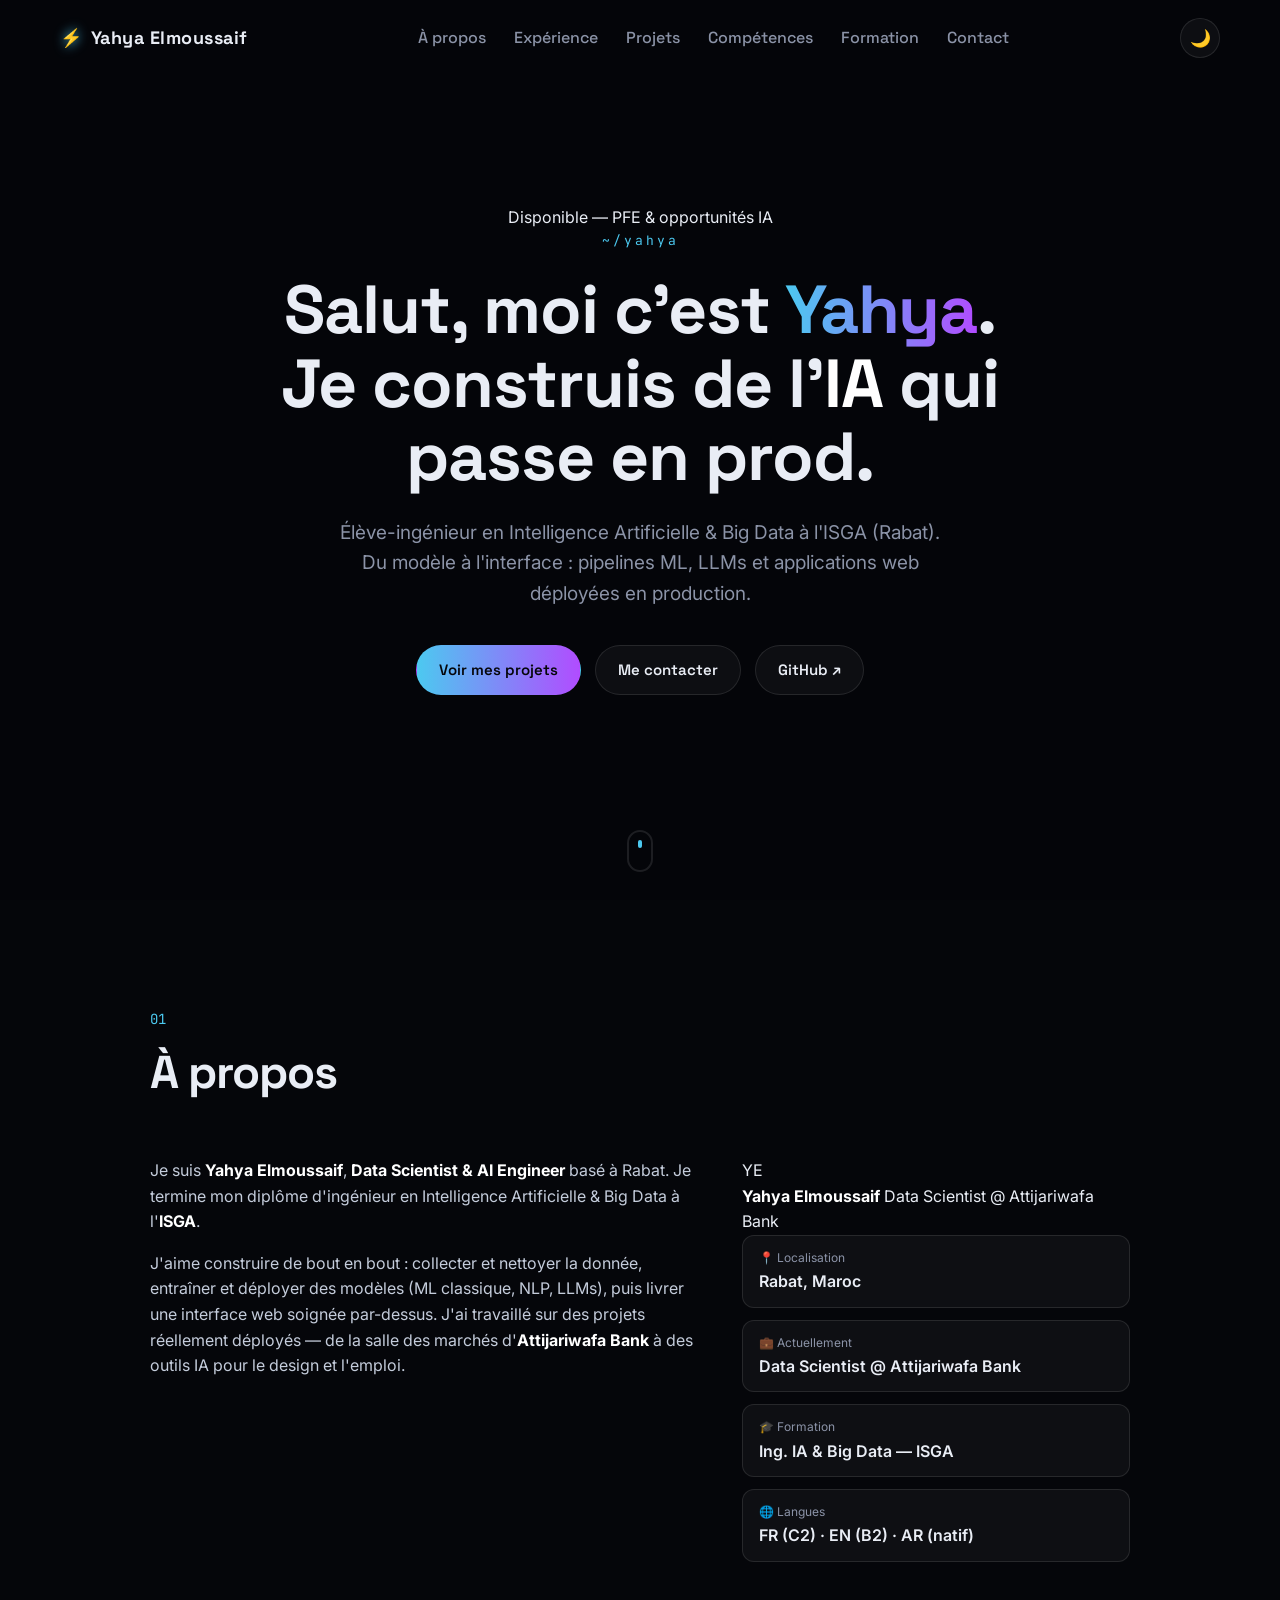
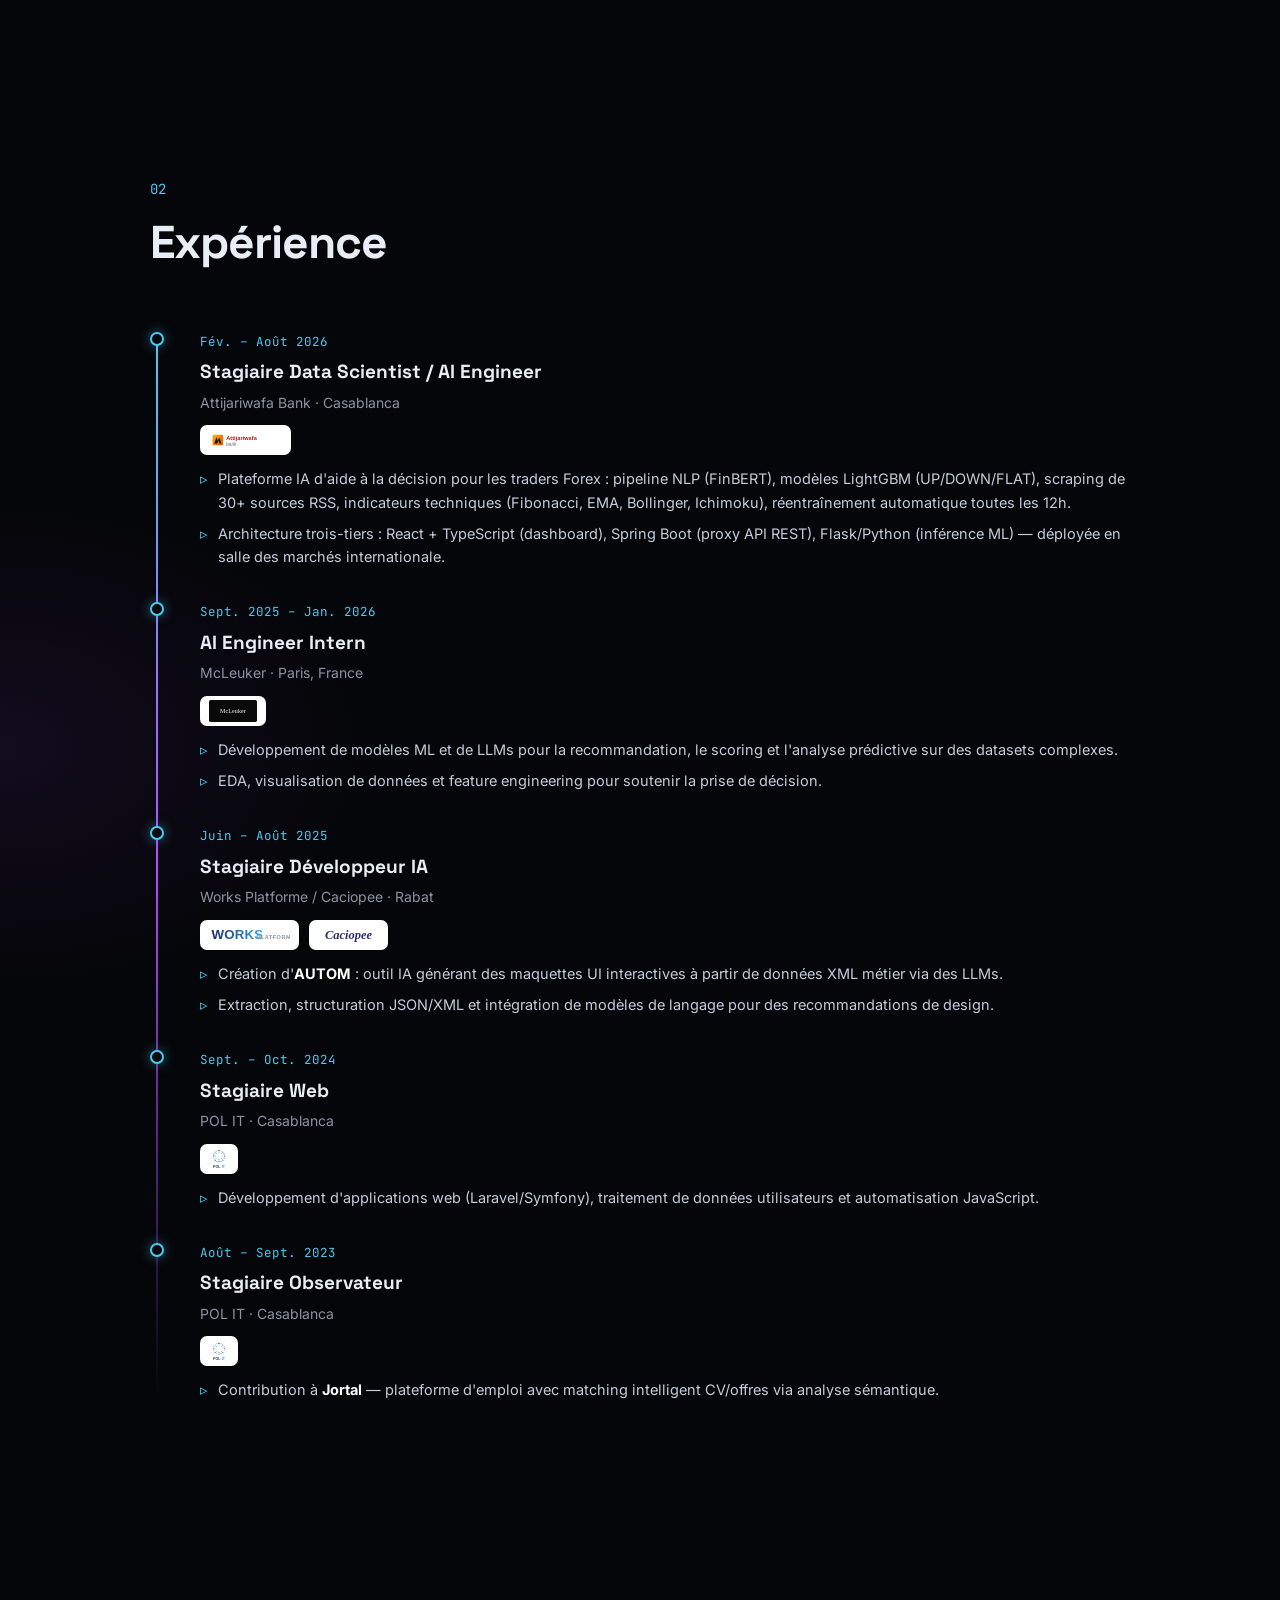
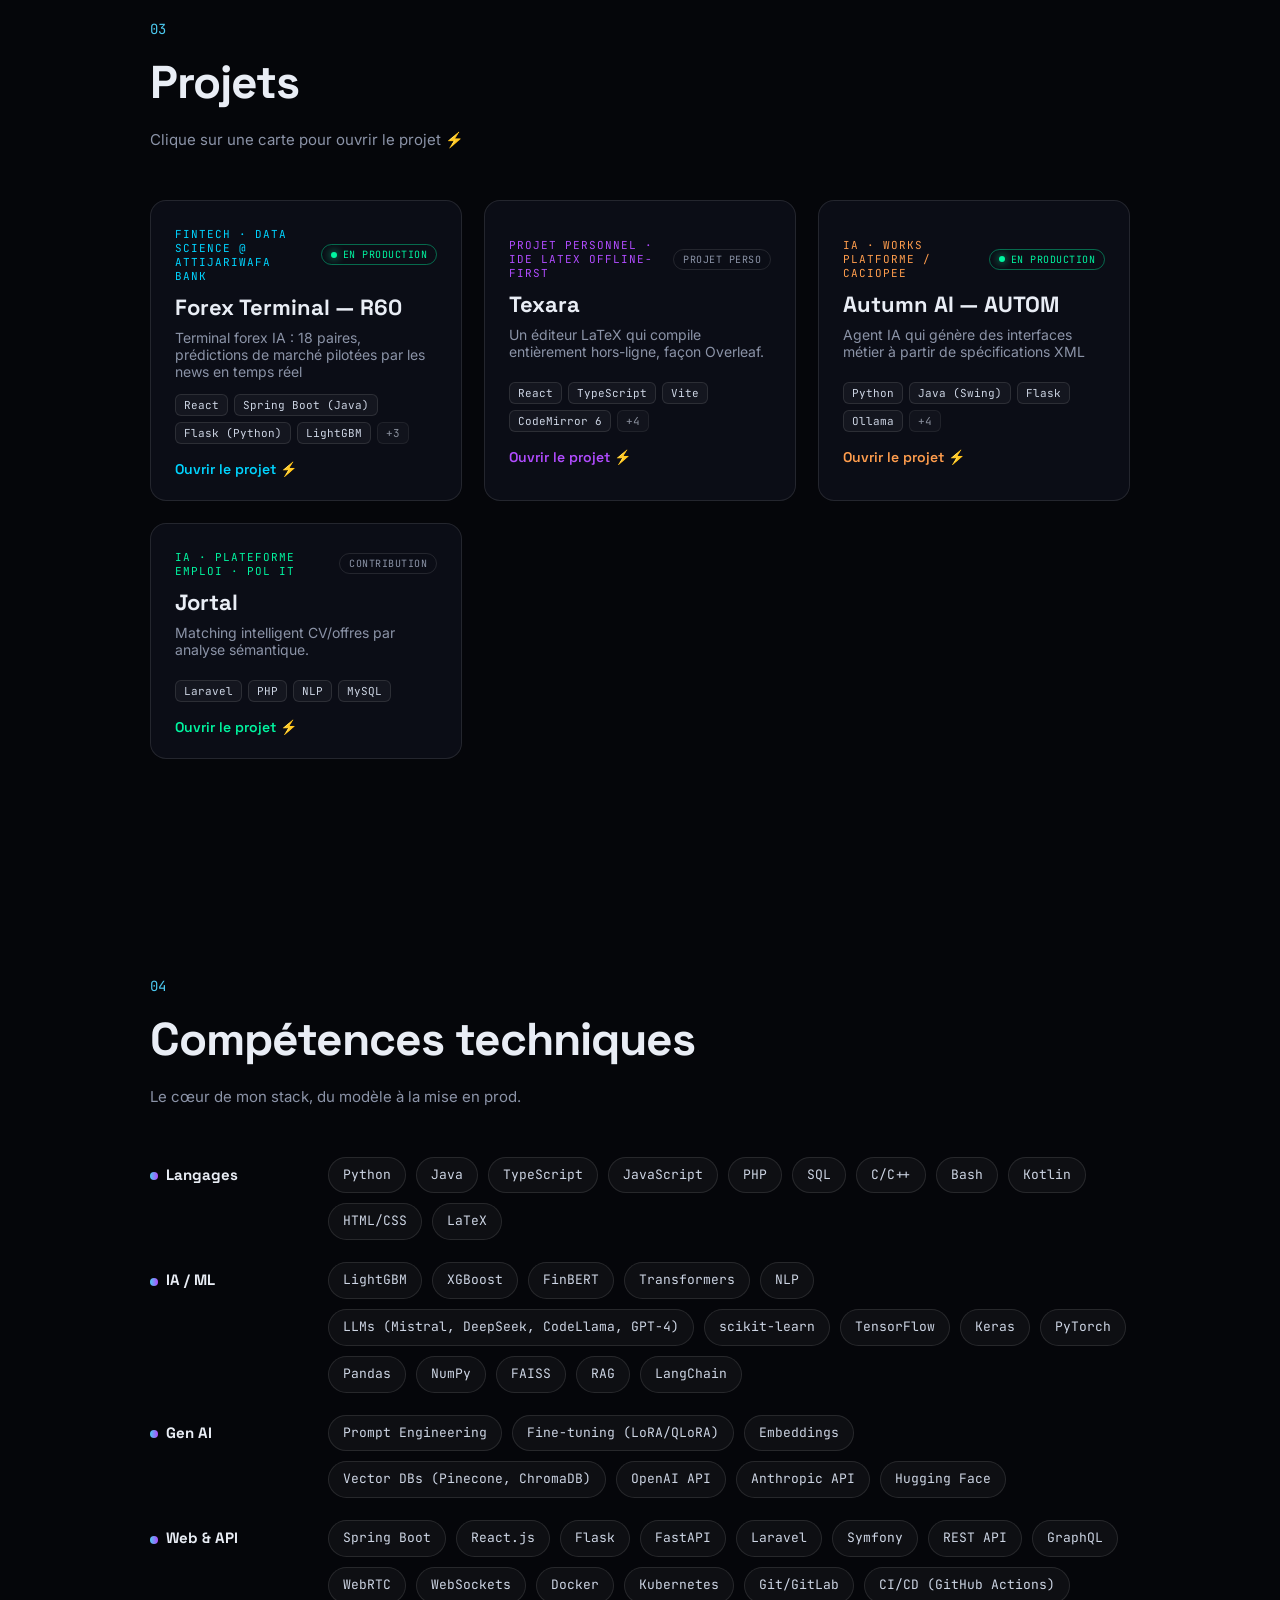
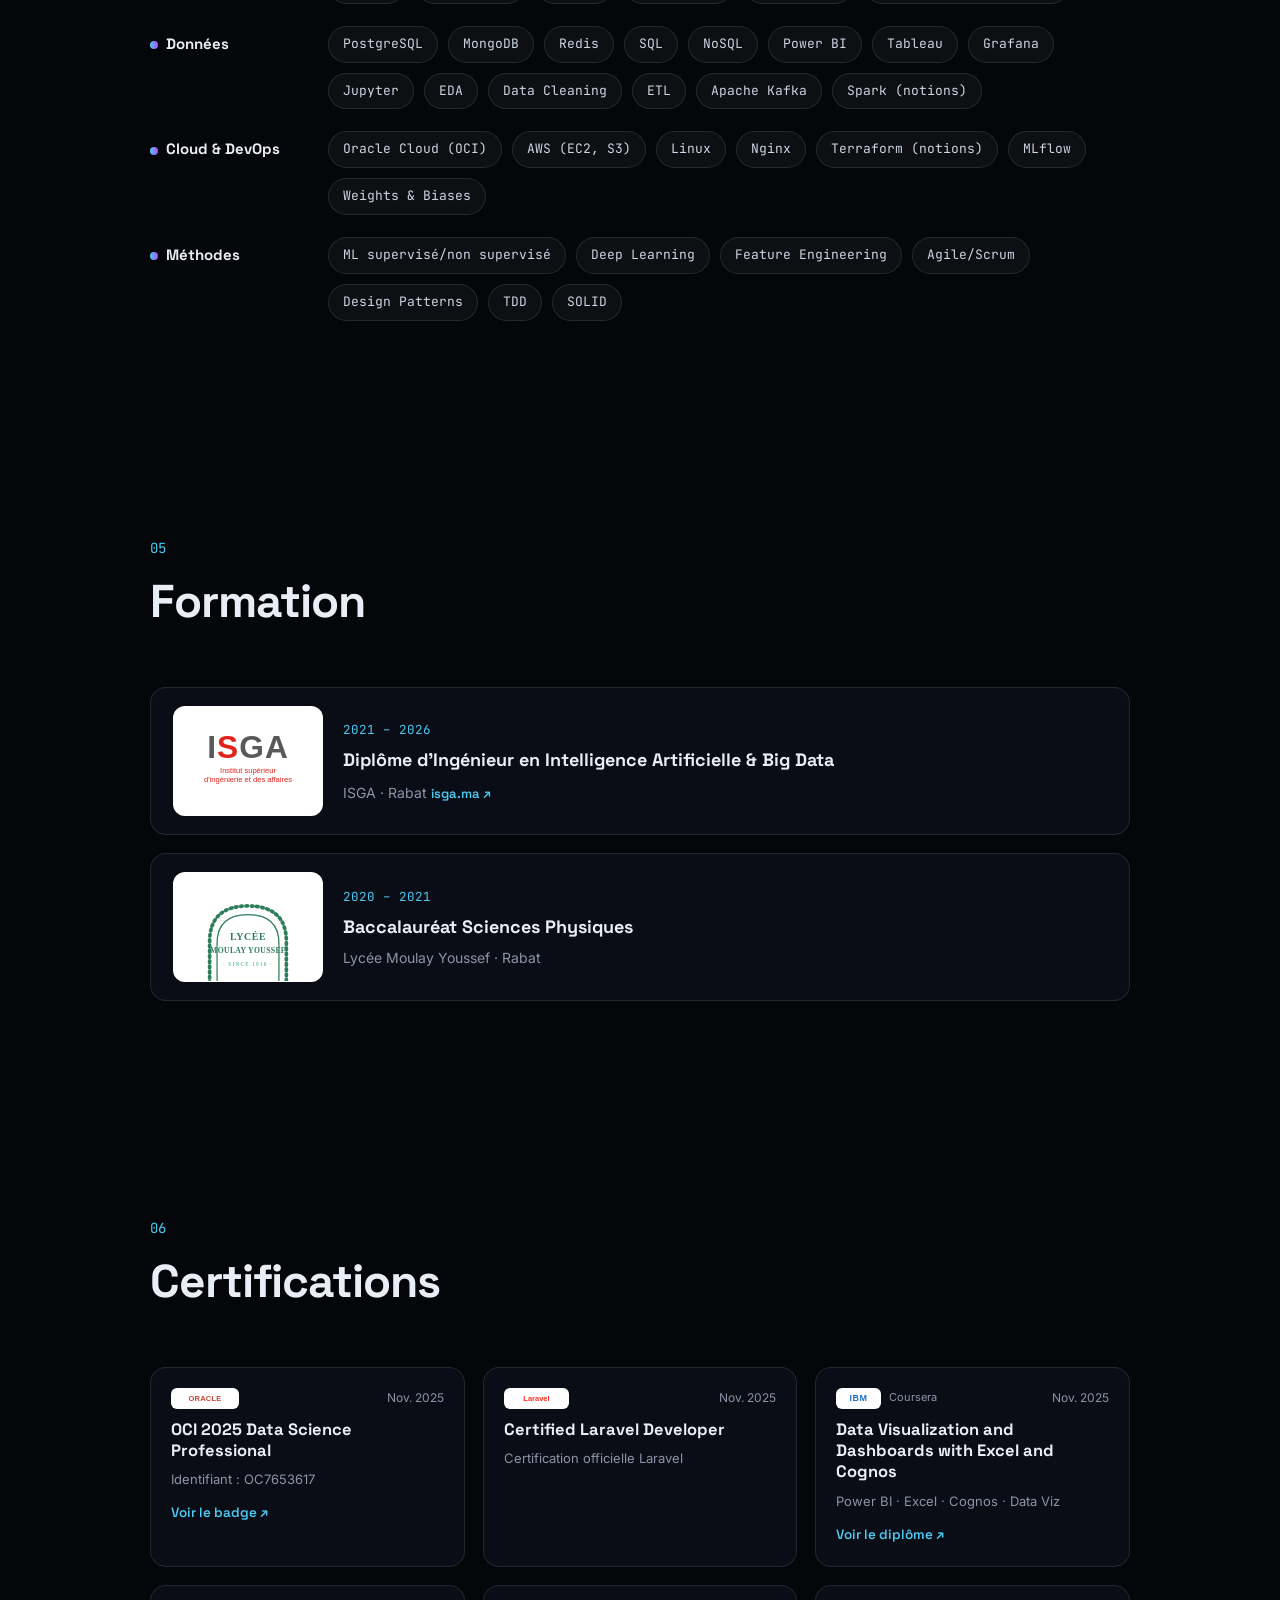
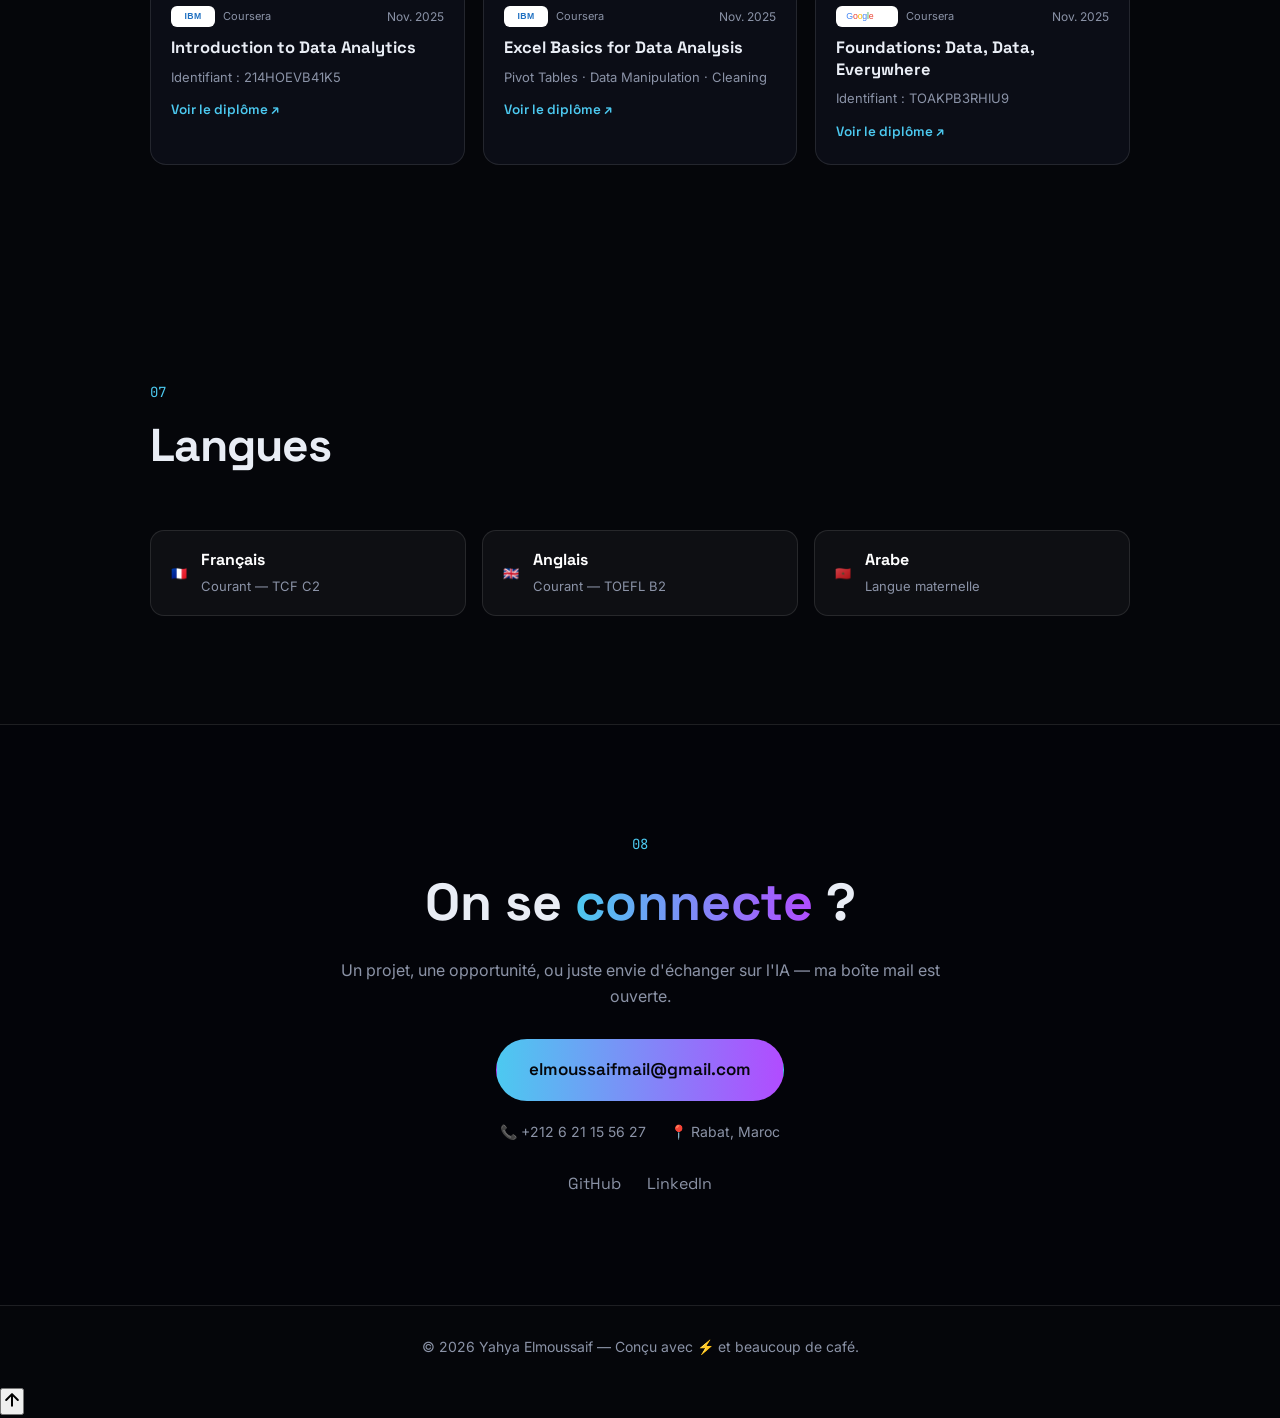
==== commit 27d9538b: "version 2.1 correction d autre erreur" ====
--- a/index.html
+++ b/index.html
@@ -212,15 +212,6 @@
       <p class="section__hint">Le cœur de mon stack, du modèle à la mise en prod.</p>
     </div>
 
-    <div class="corebars" id="coreBars">
-      <div class="corebar"><div class="corebar__head"><span>Machine Learning &amp; Deep Learning</span><b data-to="92">0%</b></div><div class="corebar__track"><i data-v="92"></i></div></div>
-      <div class="corebar"><div class="corebar__head"><span>LLMs &amp; Generative AI</span><b data-to="88">0%</b></div><div class="corebar__track"><i data-v="88"></i></div></div>
-      <div class="corebar"><div class="corebar__head"><span>Python &amp; Data Engineering</span><b data-to="94">0%</b></div><div class="corebar__track"><i data-v="94"></i></div></div>
-      <div class="corebar"><div class="corebar__head"><span>Développement Web &amp; API</span><b data-to="85">0%</b></div><div class="corebar__track"><i data-v="85"></i></div></div>
-      <div class="corebar"><div class="corebar__head"><span>Cloud, Docker &amp; MLOps</span><b data-to="78">0%</b></div><div class="corebar__track"><i data-v="78"></i></div></div>
-      <div class="corebar"><div class="corebar__head"><span>NLP &amp; Transformers</span><b data-to="90">0%</b></div><div class="corebar__track"><i data-v="90"></i></div></div>
-    </div>
-
     <div class="skillset">
       <div class="skillrow">
         <h3>Langages</h3>
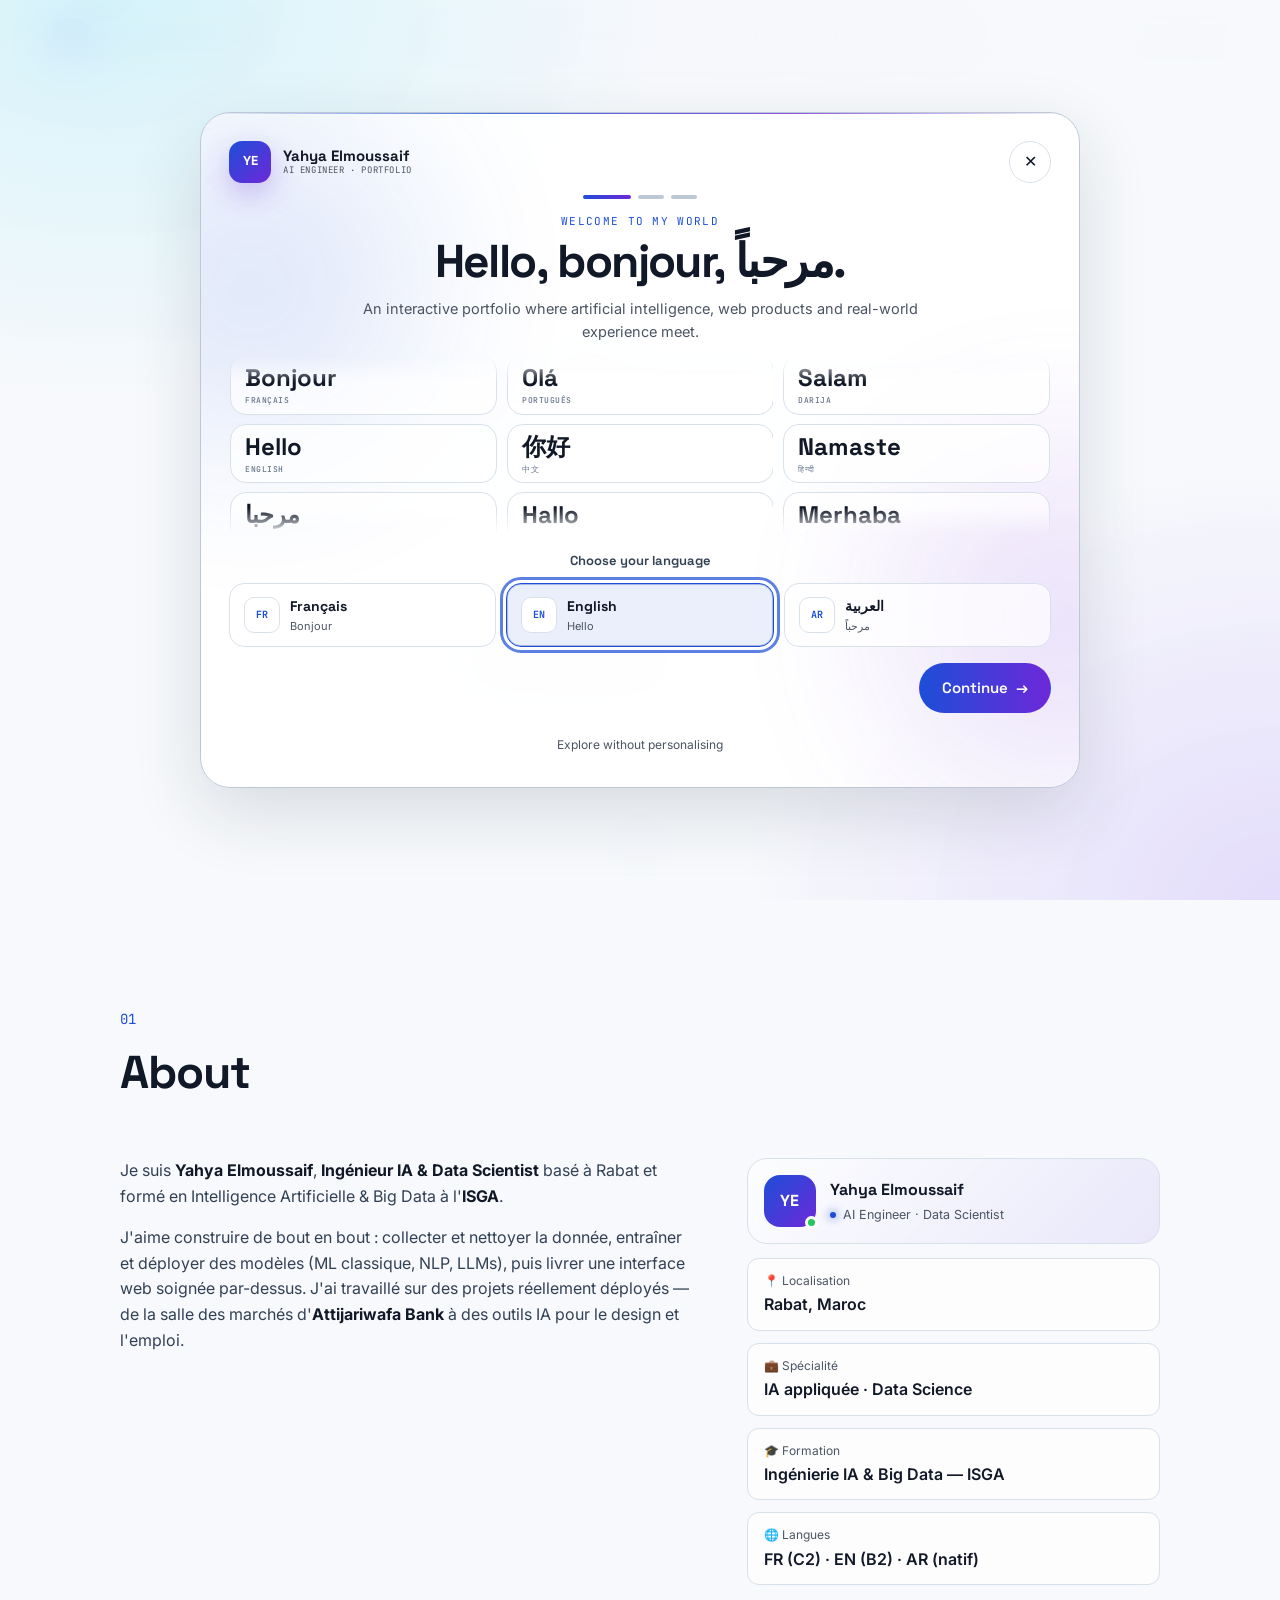
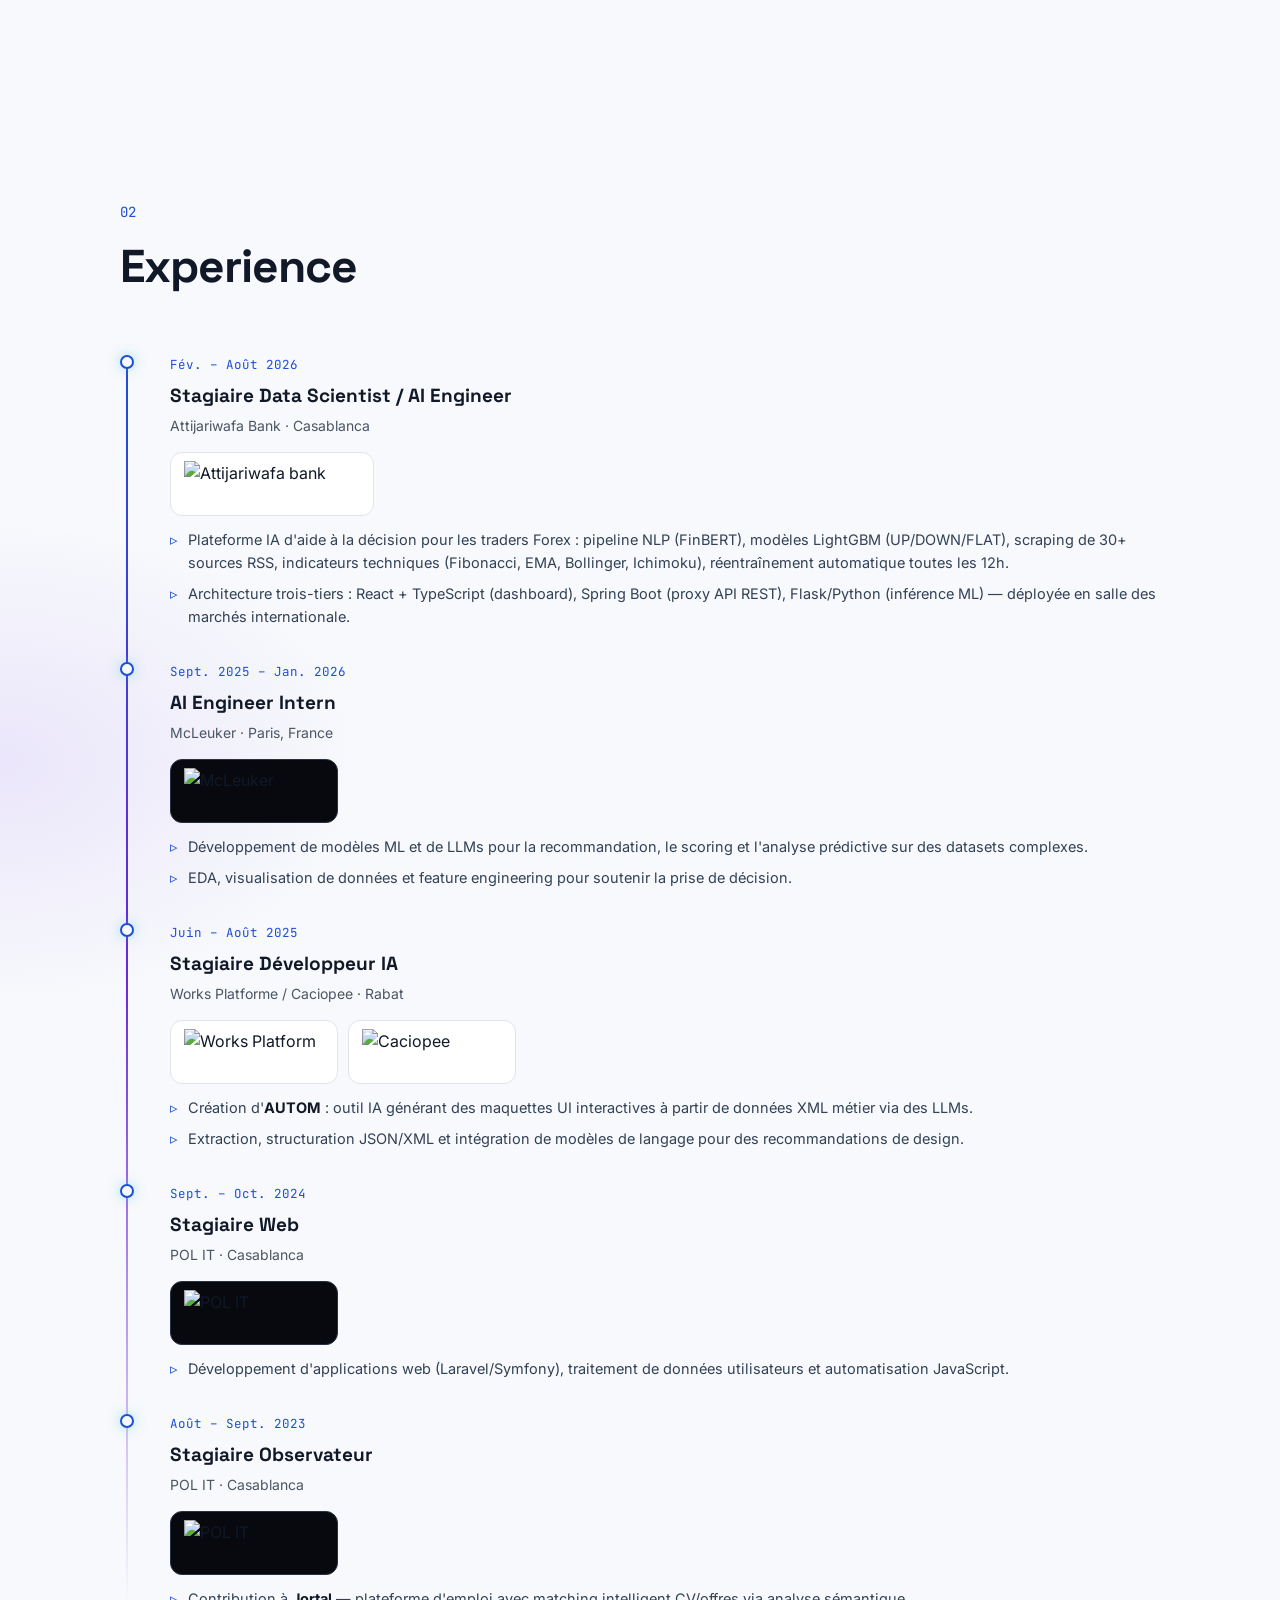
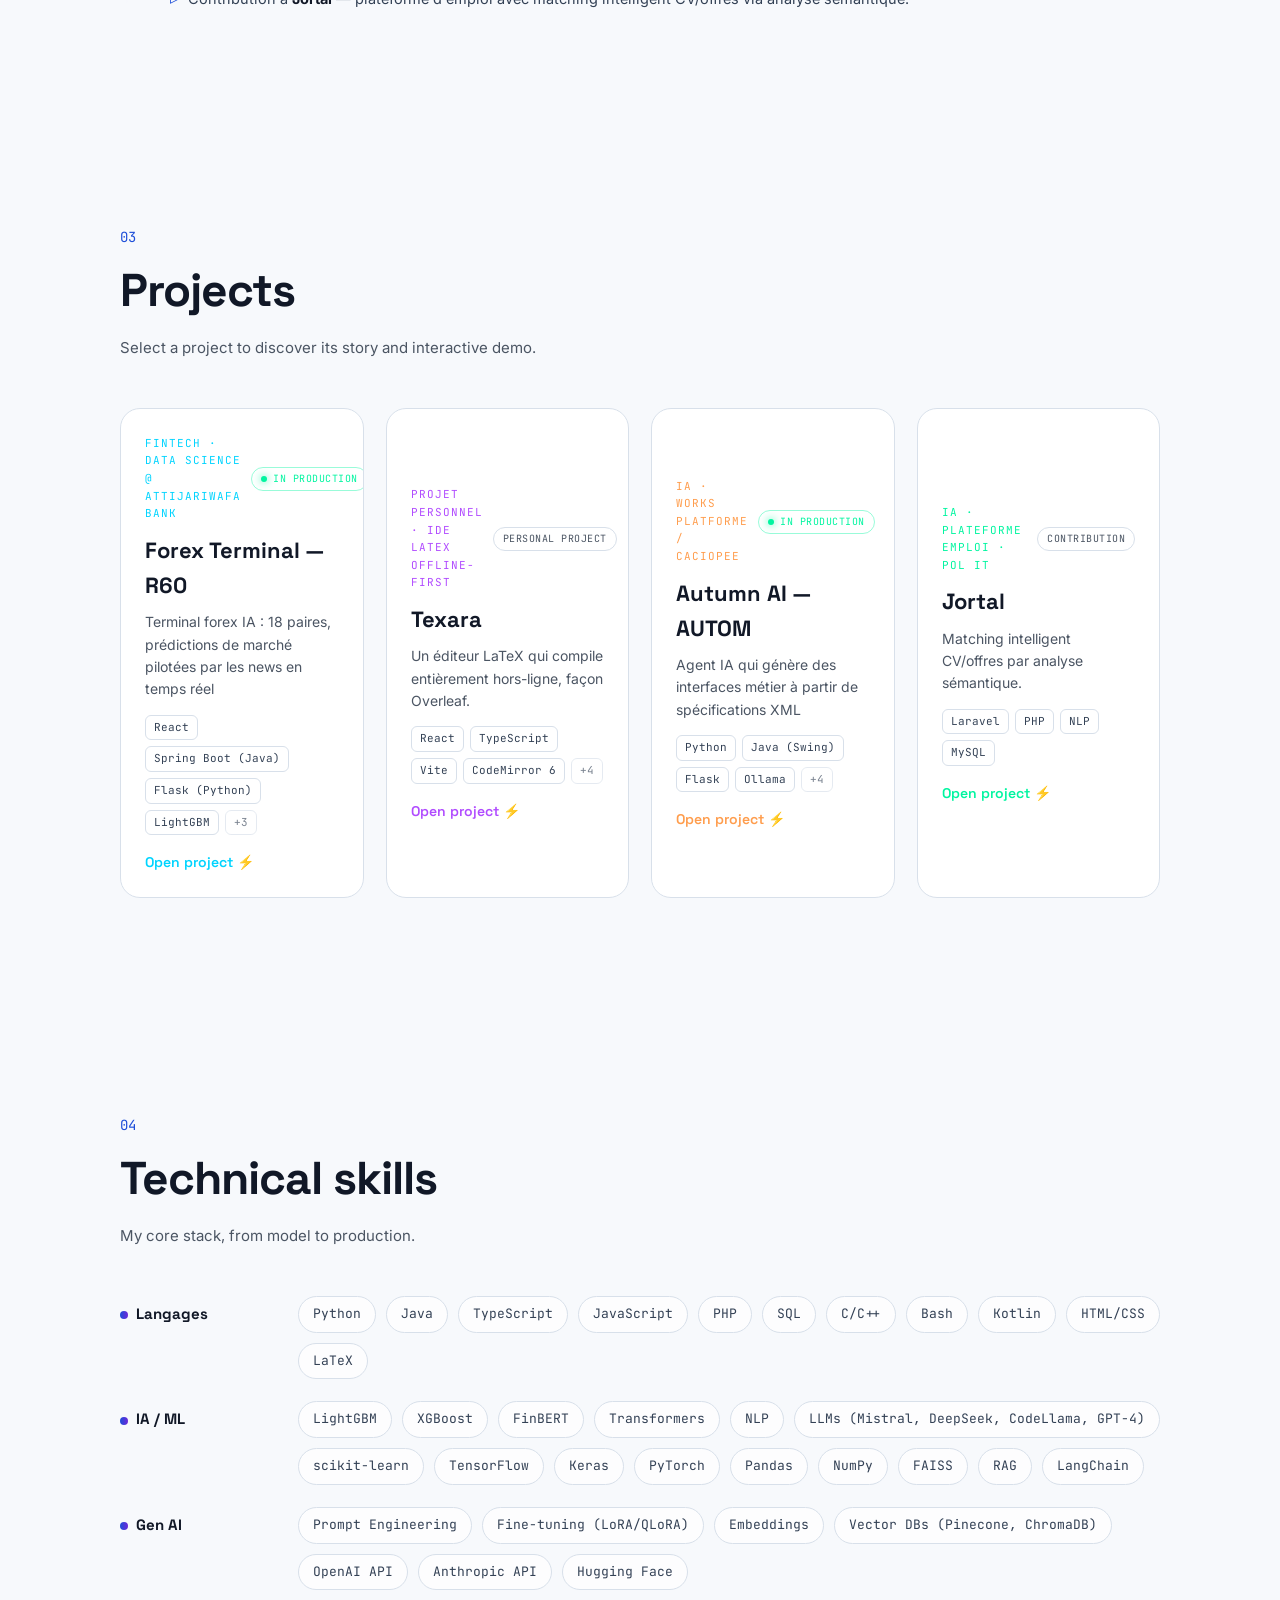
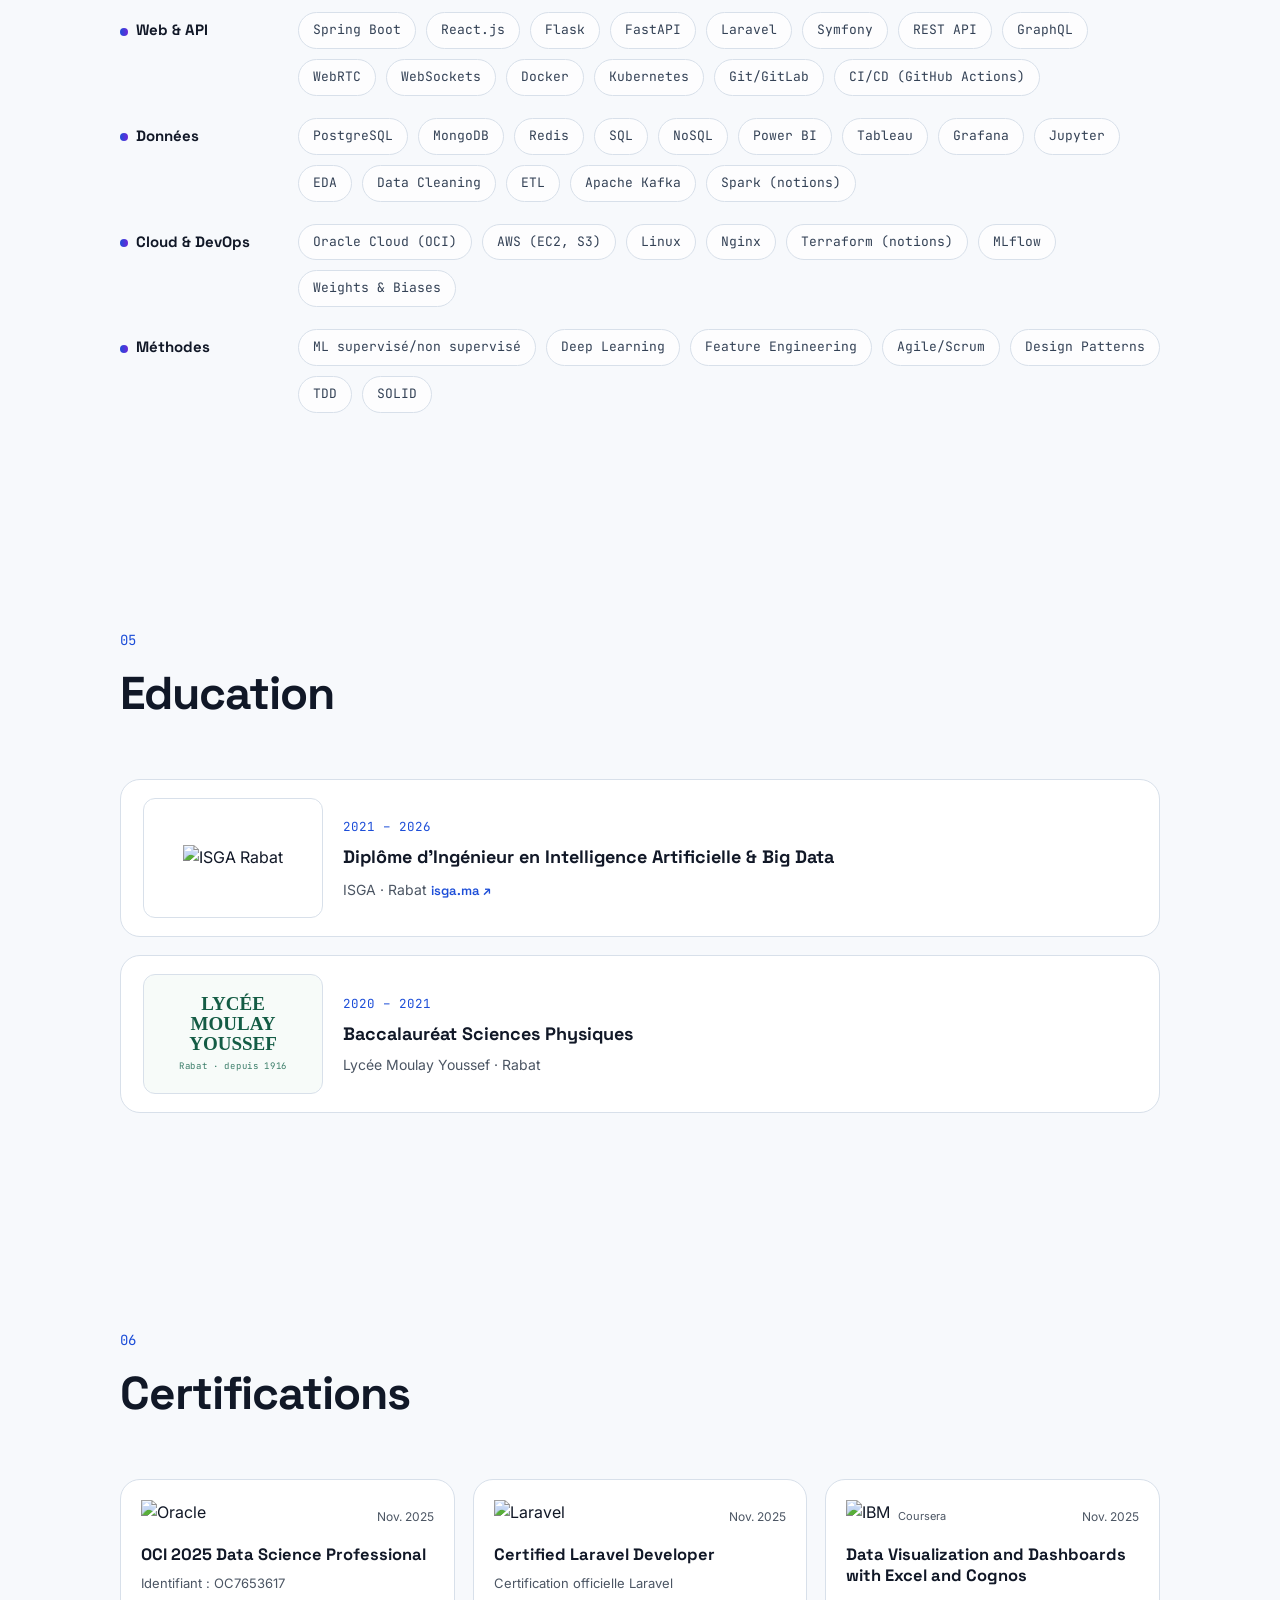
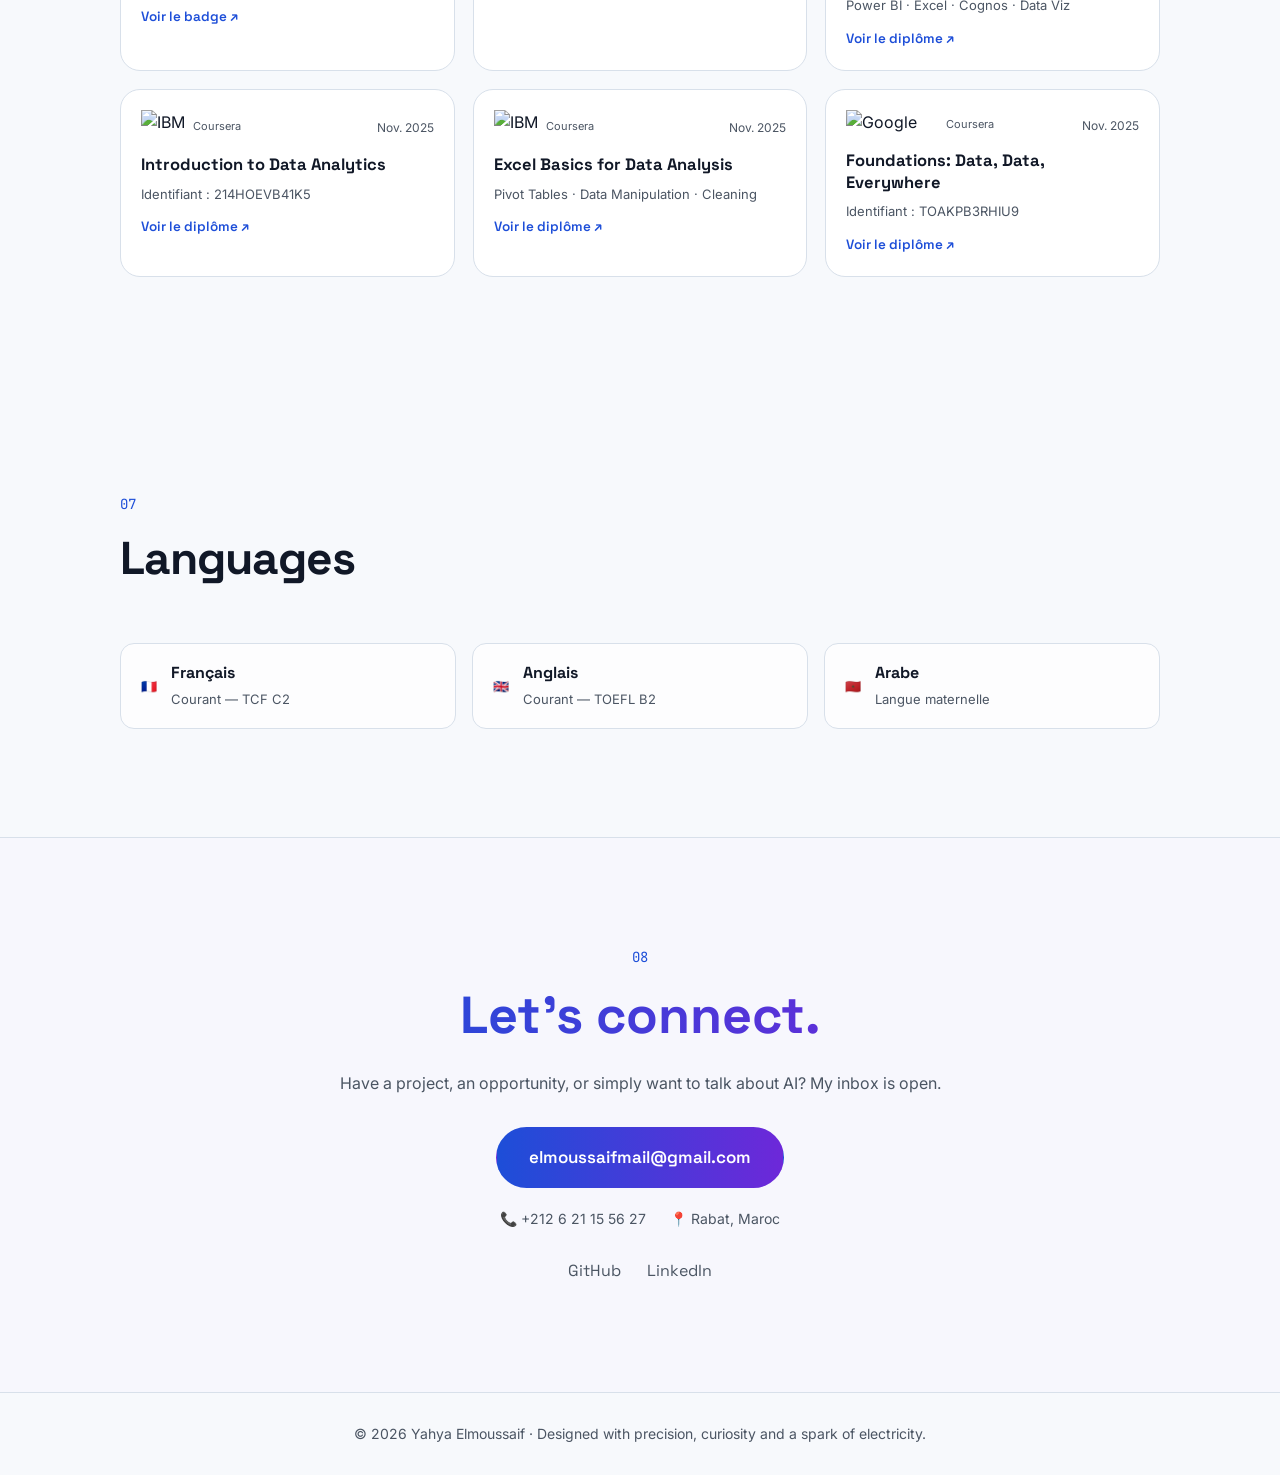
==== commit b6725425: "version 2.2: onboarding screen and UI refresh Add an onboarding intro (js/onboarding.js) and update " ====
--- a/index.html
+++ b/index.html
@@ -3,70 +3,189 @@
 <head>
   <meta charset="UTF-8" />
   <meta name="viewport" content="width=device-width, initial-scale=1.0" />
-  <meta name="description" content="Yahya Elmoussaif — Data Scientist & AI Engineer. Projets IA/ML, expériences, compétences et certifications." />
-  <title>Yahya Elmoussaif — Data Scientist & AI Engineer</title>
+  <meta name="description" content="Portfolio de Yahya Elmoussaif — Ingénieur en Intelligence Artificielle & Big Data. Projets IA/ML, expériences et applications en production." />
+  <meta name="theme-color" content="#070a12" />
+  <title>Yahya Elmoussaif — Ingénieur IA & Data Scientist</title>
 
   <!-- Polices -->
   <link rel="preconnect" href="https://fonts.googleapis.com" />
   <link rel="preconnect" href="https://fonts.gstatic.com" crossorigin />
   <link href="https://fonts.googleapis.com/css2?family=Space+Grotesk:wght@400;500;600;700&family=Inter:wght@300;400;500;600&family=JetBrains+Mono:wght@400;500&display=swap" rel="stylesheet" />
 
-  <link rel="stylesheet" href="css/style.css?v=15" />
+  <script>
+    (() => {
+      try {
+        const theme = localStorage.getItem("theme");
+        if (theme === "light") document.documentElement.dataset.theme = "light";
+        if (!localStorage.getItem("yahya_portfolio_profile_v1")) {
+          document.documentElement.classList.add("onboarding-pending");
+        }
+      } catch (_) {}
+    })();
+  </script>
+  <link rel="stylesheet" href="css/style.css?v=23" />
 </head>
 <body>
+  <a class="skip-link" href="#mainContent">Aller au contenu</a>
+
+  <!-- ======================= ONBOARDING ======================= -->
+  <div class="onboarding" id="onboarding" aria-hidden="true">
+    <div class="onboarding__backdrop"></div>
+    <div class="onboarding__shell" role="dialog" aria-modal="true" aria-labelledby="onboardingTitle" tabindex="-1">
+      <div class="onboarding__aurora onboarding__aurora--one"></div>
+      <div class="onboarding__aurora onboarding__aurora--two"></div>
+
+      <header class="onboarding__top">
+        <div class="onboarding__brand" aria-label="Portfolio de Yahya Elmoussaif">
+          <span class="brand-monogram" aria-hidden="true">YE</span>
+          <span><strong>Yahya Elmoussaif</strong><small>AI Engineer · Portfolio</small></span>
+        </div>
+        <button class="onboarding__close" id="onboardingClose" type="button" aria-label="Fermer l’accueil">✕</button>
+      </header>
+
+      <div class="onboarding__progress" aria-label="Progression">
+        <span class="is-active" data-progress="1"></span>
+        <span data-progress="2"></span>
+        <span data-progress="3"></span>
+      </div>
+
+      <section class="onboarding__step is-active" data-step="1">
+        <div class="onboarding__copy">
+          <span class="onboarding__eyebrow" id="onboardingEyebrow">Bienvenue dans mon univers</span>
+          <h1 id="onboardingTitle">Bonjour, hello, مرحباً.</h1>
+          <p id="onboardingIntro">Un portfolio interactif où se rencontrent intelligence artificielle, produits web et expériences de terrain.</p>
+        </div>
+
+        <div class="hello-wall" aria-hidden="true">
+          <div class="hello-stream hello-stream--one"><div class="hello-stream__track">
+            <span>Bonjour<small>Français</small></span><span>Hello<small>English</small></span><span>مرحبا<small>العربية</small></span><span>Hola<small>Español</small></span><span>Ciao<small>Italiano</small></span>
+            <span>Bonjour<small>Français</small></span><span>Hello<small>English</small></span><span>مرحبا<small>العربية</small></span><span>Hola<small>Español</small></span><span>Ciao<small>Italiano</small></span>
+          </div></div>
+          <div class="hello-stream hello-stream--two"><div class="hello-stream__track">
+            <span>Olá<small>Português</small></span><span>你好<small>中文</small></span><span>Hallo<small>Deutsch</small></span><span>こんにちは<small>日本語</small></span><span>안녕하세요<small>한국어</small></span>
+            <span>Olá<small>Português</small></span><span>你好<small>中文</small></span><span>Hallo<small>Deutsch</small></span><span>こんにちは<small>日本語</small></span><span>안녕하세요<small>한국어</small></span>
+          </div></div>
+          <div class="hello-stream hello-stream--three"><div class="hello-stream__track">
+            <span>Salam<small>Darija</small></span><span>Namaste<small>हिन्दी</small></span><span>Merhaba<small>Türkçe</small></span><span>Hej<small>Svenska</small></span><span>Jambo<small>Kiswahili</small></span>
+            <span>Salam<small>Darija</small></span><span>Namaste<small>हिन्दी</small></span><span>Merhaba<small>Türkçe</small></span><span>Hej<small>Svenska</small></span><span>Jambo<small>Kiswahili</small></span>
+          </div></div>
+        </div>
+
+        <fieldset class="language-choice">
+          <legend id="languageLegend">Choisissez votre langue</legend>
+          <button type="button" class="language-choice__item is-selected" data-language="fr" aria-pressed="true"><span>FR</span><strong>Français</strong><small>Bonjour</small></button>
+          <button type="button" class="language-choice__item" data-language="en" aria-pressed="false"><span>EN</span><strong>English</strong><small>Hello</small></button>
+          <button type="button" class="language-choice__item" data-language="ar" aria-pressed="false"><span>AR</span><strong>العربية</strong><small>مرحباً</small></button>
+        </fieldset>
+
+        <div class="onboarding__actions onboarding__actions--end">
+          <button class="btn btn--primary" id="languageContinue" type="button">Continuer <span aria-hidden="true">→</span></button>
+        </div>
+      </section>
+
+      <section class="onboarding__step" data-step="2" hidden>
+        <div class="onboarding__copy">
+          <span class="onboarding__eyebrow" id="profileEyebrow">Faisons connaissance</span>
+          <h2 id="profileTitle">Et vous, qui êtes-vous&nbsp;?</h2>
+          <p id="profileIntro">Quelques mots suffisent pour rendre votre visite plus personnelle.</p>
+        </div>
+
+        <form class="visitor-form" id="visitorForm">
+          <label class="field">
+            <span id="nameLabel">Comment puis-je vous appeler&nbsp;?</span>
+            <input id="visitorName" name="name" type="text" maxlength="40" autocomplete="given-name" placeholder="Votre prénom" />
+          </label>
+
+          <fieldset class="role-choice">
+            <legend id="roleLegend">Quel profil vous ressemble le plus&nbsp;?</legend>
+            <button type="button" data-role="recruiter" aria-pressed="false"><span>◎</span><strong data-role-label="recruiter">Recrutement</strong></button>
+            <button type="button" data-role="engineer" aria-pressed="false"><span>&lt;/&gt;</span><strong data-role-label="engineer">Tech & IA</strong></button>
+            <button type="button" data-role="student" aria-pressed="false"><span>◇</span><strong data-role-label="student">Étudiant·e</strong></button>
+            <button type="button" data-role="business" aria-pressed="false"><span>↗</span><strong data-role-label="business">Entreprise</strong></button>
+            <button type="button" data-role="curious" aria-pressed="false"><span>✦</span><strong data-role-label="curious">Curieux·se</strong></button>
+          </fieldset>
+
+          <label class="field">
+            <span id="professionLabel">Votre métier ou spécialité <small>(facultatif)</small></span>
+            <input id="visitorProfession" name="profession" type="text" maxlength="60" autocomplete="organization-title" placeholder="Ex. Talent Acquisition, Data Engineer…" />
+          </label>
+
+          <div class="onboarding__actions">
+            <button class="btn btn--ghost" id="profileBack" type="button"><span aria-hidden="true">←</span> Retour</button>
+            <button class="btn btn--primary" type="submit" id="profileContinue">Faire connaissance <span aria-hidden="true">→</span></button>
+          </div>
+        </form>
+      </section>
+
+      <section class="onboarding__step onboarding__step--final" data-step="3" hidden>
+        <div class="onboarding__spark" aria-hidden="true">✦</div>
+        <span class="onboarding__eyebrow" id="welcomeEyebrow">Ravi de vous rencontrer</span>
+        <h2 id="welcomeTitle">Bienvenue dans mon portfolio.</h2>
+        <p id="welcomeText">Explorez mes projets, mon parcours et les produits IA que j’aime transformer en expériences concrètes.</p>
+        <div class="onboarding__summary" id="visitorSummary" hidden></div>
+        <button class="btn btn--primary btn--lg" id="enterPortfolio" type="button">Découvrir le portfolio <span aria-hidden="true">↗</span></button>
+      </section>
+
+      <button class="onboarding__skip" id="onboardingSkip" type="button">Explorer sans personnaliser</button>
+    </div>
+  </div>
+
   <!-- Barre de progression de lecture -->
   <div class="scroll-progress" id="scrollProgress"></div>
 
   <!-- Overlay global : éclairs qui suivent la souris (toute la page) -->
-  <canvas class="fx-canvas" id="fxCanvas"></canvas>
+  <canvas class="fx-canvas" id="fxCanvas" aria-hidden="true"></canvas>
 
   <!-- ======================= NAV ======================= -->
   <header class="nav" id="nav">
-    <a href="#hero" class="nav__logo">
-      <span class="nav__bolt">⚡</span> Yahya&nbsp;Elmoussaif
+    <a href="#hero" class="nav__logo" aria-label="Yahya Elmoussaif — accueil">
+      <span class="brand-monogram brand-monogram--nav" aria-hidden="true">YE</span>
+      <span class="nav__wordmark">Yahya&nbsp;Elmoussaif</span>
     </a>
-    <nav class="nav__links">
-      <a href="#about">À propos</a>
-      <a href="#experience">Expérience</a>
-      <a href="#projects">Projets</a>
-      <a href="#skills">Compétences</a>
-      <a href="#education">Formation</a>
-      <a href="#connect">Contact</a>
+    <nav class="nav__links" id="primaryNav" aria-label="Navigation principale">
+      <a href="#about" data-i18n="nav.about">À propos</a>
+      <a href="#experience" data-i18n="nav.experience">Expérience</a>
+      <a href="#projects" data-i18n="nav.projects">Projets</a>
+      <a href="#skills" data-i18n="nav.skills">Compétences</a>
+      <a href="#education" data-i18n="nav.education">Formation</a>
+      <a href="#certifications" data-i18n="nav.certifications">Certifications</a>
+      <a href="#connect" data-i18n="nav.contact">Contact</a>
     </nav>
     <div class="nav__right">
+      <button class="locale-toggle" id="localeToggle" type="button" aria-label="Changer la langue et le profil" title="Langue et profil">
+        <span id="localeCode">FR</span>
+      </button>
       <button class="theme-toggle" id="themeToggle" aria-label="Changer de thème" title="Thème clair / sombre">
-        <span class="theme-toggle__icon">🌙</span>
+        <span class="theme-toggle__icon" aria-hidden="true">◐</span>
       </button>
-      <button class="nav__burger" id="burger" aria-label="Menu">
+      <button class="nav__burger" id="burger" type="button" aria-label="Ouvrir le menu" aria-controls="primaryNav" aria-expanded="false">
         <span></span><span></span><span></span>
       </button>
     </div>
   </header>
 
   <!-- ======================= HERO ======================= -->
+  <main id="mainContent">
   <section class="hero" id="hero">
-    <canvas class="hero__canvas" id="heroCanvas"></canvas>
+    <canvas class="hero__canvas" id="heroCanvas" aria-hidden="true"></canvas>
     <div class="hero__inner">
+      <p class="visitor-greeting" id="visitorGreeting" hidden></p>
       <span class="hero__badge">
-        <span class="hero__badge-dot"></span> Disponible — PFE &amp; opportunités IA
+        <span class="hero__badge-dot"></span> <span data-i18n="hero.available">Disponible pour des opportunités IA</span>
       </span>
-      <p class="hero__kicker">
-        <span class="hero__prompt">~/yahya</span>
-        <span class="hero__rotator" id="heroRotator"></span><span class="hero__caret"></span>
-      </p>
       <h1 class="hero__title">
-        Salut, moi c'est <span class="grad">Yahya</span>.<br />
-        Je construis de l'<span class="flash">IA</span> qui passe en prod.
+        <span class="hero__name">Yahya Elmoussaif</span>
+        <span class="hero__role" data-i18n="hero.role">Ingénieur en Intelligence Artificielle &amp; Big Data</span>
       </h1>
-      <p class="hero__sub">
-        Élève-ingénieur en Intelligence Artificielle &amp; Big Data à l'ISGA (Rabat).
-        Du modèle à l'interface : pipelines ML, LLMs et applications web déployées
-        en production.
-      </p>
+      <p class="hero__sub" data-i18n="hero.sub">Data Science · Machine Learning · LLMs · Applications web</p>
+      <ul class="hero__meta" aria-label="Informations clés">
+        <li><span aria-hidden="true">⌁</span> Rabat, Maroc</li>
+        <li><span aria-hidden="true">✦</span> IA appliquée</li>
+        <li><span aria-hidden="true">↗</span> Produits en production</li>
+      </ul>
       <div class="hero__cta">
-        <a href="#projects" class="btn btn--primary magnetic">Voir mes projets</a>
-        <a href="#connect" class="btn btn--ghost magnetic">Me contacter</a>
-        <a href="https://github.com/ELD1AVOLO" target="_blank" rel="noopener" class="btn btn--ghost magnetic">GitHub ↗</a>
+        <a href="#projects" class="btn btn--primary magnetic" data-i18n="hero.projects">Découvrir mes projets</a>
+        <a href="#connect" class="btn btn--ghost magnetic" data-i18n="hero.contact">Me contacter</a>
       </div>
     </div>
     <a href="#about" class="hero__scroll" aria-label="Descendre">
@@ -78,14 +197,13 @@
   <section class="about" id="about">
     <div class="section__head">
       <span class="section__no">01</span>
-      <h2 class="section__title">À propos</h2>
+      <h2 class="section__title" data-i18n="section.about">À propos</h2>
     </div>
     <div class="about__grid">
       <div class="about__bio">
         <p>
-          Je suis <strong>Yahya Elmoussaif</strong>, <strong>Data Scientist & AI Engineer</strong>
-          basé à Rabat. Je termine mon diplôme d'ingénieur en Intelligence Artificielle
-          & Big Data à l'<strong>ISGA</strong>.
+          Je suis <strong>Yahya Elmoussaif</strong>, <strong>Ingénieur IA &amp; Data Scientist</strong>
+          basé à Rabat et formé en Intelligence Artificielle &amp; Big Data à l'<strong>ISGA</strong>.
         </p>
         <p>
           J'aime construire de bout en bout : collecter et nettoyer la donnée,
@@ -100,13 +218,13 @@
           <div class="about__avatar"><span>YE</span><i class="about__avatar-pulse"></i></div>
           <div class="about__id">
             <strong>Yahya Elmoussaif</strong>
-            <span class="about__status"><i></i> Data Scientist @ Attijariwafa Bank</span>
+            <span class="about__status"><i></i> AI Engineer · Data Scientist</span>
           </div>
         </div>
         <ul class="facts">
           <li><span>📍 Localisation</span><strong>Rabat, Maroc</strong></li>
-          <li><span>💼 Actuellement</span><strong>Data Scientist @ Attijariwafa Bank</strong></li>
-          <li><span>🎓 Formation</span><strong>Ing. IA & Big Data — ISGA</strong></li>
+          <li><span>💼 Spécialité</span><strong>IA appliquée · Data Science</strong></li>
+          <li><span>🎓 Formation</span><strong>Ingénierie IA &amp; Big Data — ISGA</strong></li>
           <li><span>🌐 Langues</span><strong>FR (C2) · EN (B2) · AR (natif)</strong></li>
         </ul>
       </div>
@@ -117,7 +235,7 @@
   <section class="experience" id="experience">
     <div class="section__head">
       <span class="section__no">02</span>
-      <h2 class="section__title">Expérience</h2>
+      <h2 class="section__title" data-i18n="section.experience">Expérience</h2>
     </div>
     <div class="timeline">
       <article class="tl-item">
@@ -126,7 +244,12 @@
           <span class="tl-date">Fév. – Août 2026</span>
           <h3 class="tl-role">Stagiaire Data Scientist / AI Engineer</h3>
           <span class="tl-org">Attijariwafa Bank · Casablanca</span>
-          <div class="tl-logos"><img src="assets/attijariwafa.svg" alt="Attijariwafa Bank" onerror="this.style.display='none'" /></div>
+          <div class="tl-logos">
+            <a class="brand-logo brand-logo--wide" href="https://www.attijariwafabank.com/" target="_blank" rel="noopener" aria-label="Site officiel Attijariwafa bank">
+              <img src="https://ir.attijariwafabank.com/sites/g/files/knoqqb15906/themes/site/nir_pid1467/client/images/ATTIJARIWAFA_LOGO_GROUPE_CMJN.png" data-fallback-src="https://thumb.wikimedia.org/wikipedia/fr/thumb/1/1d/Logo_AWB.svg/langfr-500px-Logo_AWB.svg.png" alt="Attijariwafa bank" />
+              <span class="brand-logo__fallback">Attijariwafa bank</span>
+            </a>
+          </div>
           <ul class="tl-points">
             <li>Plateforme IA d'aide à la décision pour les traders Forex : pipeline NLP (FinBERT), modèles LightGBM (UP/DOWN/FLAT), scraping de 30+ sources RSS, indicateurs techniques (Fibonacci, EMA, Bollinger, Ichimoku), réentraînement automatique toutes les 12h.</li>
             <li>Architecture trois-tiers : React + TypeScript (dashboard), Spring Boot (proxy API REST), Flask/Python (inférence ML) — déployée en salle des marchés internationale.</li>
@@ -140,7 +263,12 @@
           <span class="tl-date">Sept. 2025 – Jan. 2026</span>
           <h3 class="tl-role">AI Engineer Intern</h3>
           <span class="tl-org">McLeuker · Paris, France</span>
-          <div class="tl-logos"><img src="assets/mcleuker.svg" alt="McLeuker" onerror="this.style.display='none'" /></div>
+          <div class="tl-logos">
+            <a class="brand-logo brand-logo--dark" href="https://www.mcleuker.com/" target="_blank" rel="noopener" aria-label="Site officiel McLeuker">
+              <img src="https://www.mcleuker.com/mcleuker-logo.png" alt="McLeuker" />
+              <span class="brand-logo__fallback">McLeuker</span>
+            </a>
+          </div>
           <ul class="tl-points">
             <li>Développement de modèles ML et de LLMs pour la recommandation, le scoring et l'analyse prédictive sur des datasets complexes.</li>
             <li>EDA, visualisation de données et feature engineering pour soutenir la prise de décision.</li>
@@ -155,8 +283,14 @@
           <h3 class="tl-role">Stagiaire Développeur IA</h3>
           <span class="tl-org">Works Platforme / Caciopee · Rabat</span>
           <div class="tl-logos">
-            <img src="assets/works-platform.svg" alt="Works Platform" onerror="this.style.display='none'" />
-            <img src="assets/caciopee.svg" alt="Caciopee" onerror="this.style.display='none'" />
+            <a class="brand-logo" href="https://worksplatform.com/works/" target="_blank" rel="noopener" aria-label="Site officiel Works Platform">
+              <img src="https://media.licdn.com/dms/image/v2/D4E0BAQHdRZwIQChpRQ/company-logo_200_200/B4EaC.neUbIIAE-/0/1789904414250/worksplatform_logo?e=2147483647&amp;v=beta&amp;t=vkbVnDFGYGEKiqQKrzT8tp8SsdozOeZovHkdfYNbJcM" alt="Works Platform" />
+              <span class="brand-logo__fallback">Works Platform</span>
+            </a>
+            <a class="brand-logo" href="https://www.caciopee.com/" target="_blank" rel="noopener" aria-label="Site officiel Caciopee">
+              <img src="https://www.caciopee.com/images/Caciopee_Logo.png" alt="Caciopee" />
+              <span class="brand-logo__fallback">Caciopee</span>
+            </a>
           </div>
           <ul class="tl-points">
             <li>Création d'<strong>AUTOM</strong> : outil IA générant des maquettes UI interactives à partir de données XML métier via des LLMs.</li>
@@ -171,7 +305,12 @@
           <span class="tl-date">Sept. – Oct. 2024</span>
           <h3 class="tl-role">Stagiaire Web</h3>
           <span class="tl-org">POL IT · Casablanca</span>
-          <div class="tl-logos"><img src="assets/pol-it.svg" alt="POL IT" onerror="this.style.display='none'" /></div>
+          <div class="tl-logos">
+            <a class="brand-logo brand-logo--dark" href="https://pol-it.ma/" target="_blank" rel="noopener" aria-label="Site officiel POL IT">
+              <img src="https://pol-it.ma/images/logo.png" alt="POL IT" />
+              <span class="brand-logo__fallback">POL IT</span>
+            </a>
+          </div>
           <ul class="tl-points">
             <li>Développement d'applications web (Laravel/Symfony), traitement de données utilisateurs et automatisation JavaScript.</li>
           </ul>
@@ -184,7 +323,12 @@
           <span class="tl-date">Août – Sept. 2023</span>
           <h3 class="tl-role">Stagiaire Observateur</h3>
           <span class="tl-org">POL IT · Casablanca</span>
-          <div class="tl-logos"><img src="assets/pol-it.svg" alt="POL IT" onerror="this.style.display='none'" /></div>
+          <div class="tl-logos">
+            <a class="brand-logo brand-logo--dark" href="https://pol-it.ma/" target="_blank" rel="noopener" aria-label="Site officiel POL IT">
+              <img src="https://pol-it.ma/images/logo.png" alt="POL IT" />
+              <span class="brand-logo__fallback">POL IT</span>
+            </a>
+          </div>
           <ul class="tl-points">
             <li>Contribution à <strong>Jortal</strong> — plateforme d'emploi avec matching intelligent CV/offres via analyse sémantique.</li>
           </ul>
@@ -197,8 +341,8 @@
   <section class="projects" id="projects">
     <div class="section__head">
       <span class="section__no">03</span>
-      <h2 class="section__title">Projets</h2>
-      <p class="section__hint">Clique sur une carte pour ouvrir le projet ⚡</p>
+      <h2 class="section__title" data-i18n="section.projects">Projets</h2>
+      <p class="section__hint" data-i18n="section.projectsHint">Sélectionnez un projet pour découvrir son histoire et sa démo.</p>
     </div>
     <!-- Les cartes sont générées par JS depuis js/projects.js -->
     <div class="cards" id="cards"></div>
@@ -208,8 +352,8 @@
   <section class="skills" id="skills">
     <div class="section__head">
       <span class="section__no">04</span>
-      <h2 class="section__title">Compétences techniques</h2>
-      <p class="section__hint">Le cœur de mon stack, du modèle à la mise en prod.</p>
+      <h2 class="section__title" data-i18n="section.skills">Compétences techniques</h2>
+      <p class="section__hint" data-i18n="section.skillsHint">Le cœur de mon stack, du modèle à la mise en production.</p>
     </div>
 
     <div class="skillset">
@@ -273,12 +417,12 @@
   <section class="education" id="education">
     <div class="section__head">
       <span class="section__no">05</span>
-      <h2 class="section__title">Formation</h2>
+      <h2 class="section__title" data-i18n="section.education">Formation</h2>
     </div>
     <div class="edu">
       <article class="edu__item">
         <a class="edu__photo" href="https://isga.ma/" target="_blank" rel="noopener" data-label="ISGA" title="Visiter isga.ma">
-          <img src="assets/isga.svg" alt="ISGA Rabat" onerror="this.parentElement.classList.add('no-img')" />
+          <img src="https://info.isga.ma/hs-fs/hubfs/isga-logo-ISGA-ROUGE%20et%20gris-1.png" data-fallback-src="https://isga.ma/wp-content/uploads/2025/04/logo-grey.png" alt="ISGA Rabat" />
         </a>
         <div class="edu__body">
           <span class="edu__date">2021 – 2026</span>
@@ -289,8 +433,8 @@
       </article>
 
       <article class="edu__item">
-        <div class="edu__photo" data-label="Lycée Moulay Youssef">
-          <img src="assets/moulay-youssef.svg" alt="Lycée Moulay Youssef" onerror="this.parentElement.classList.add('no-img')" />
+        <div class="edu__photo edu__photo--wordmark" data-label="Lycée Moulay Youssef">
+          <strong>Lycée<br />Moulay Youssef</strong><small>Rabat · depuis 1916</small>
         </div>
         <div class="edu__body">
           <span class="edu__date">2020 – 2021</span>
@@ -305,45 +449,45 @@
   <section class="certifications" id="certifications">
     <div class="section__head">
       <span class="section__no">06</span>
-      <h2 class="section__title">Certifications</h2>
+      <h2 class="section__title" data-i18n="section.certifications">Certifications</h2>
     </div>
     <div class="certs">
       <a class="cert" href="https://catalog-education.oracle.com/ords/certview/sharebadge?id=1A46498CA8F40DE4063FC24EA1F23C369F93D2C2E2E21D0A244A8CAD5DFB439E" target="_blank" rel="noopener">
-        <div class="cert__top"><span class="cert__logo"><img src="assets/oracle.svg" alt="Oracle" /></span><span class="cert__date">Nov. 2025</span></div>
+        <div class="cert__top"><span class="cert__logo"><img src="https://www.oracle.com/a/ocom/img/oracle-logo.svg" alt="Oracle" /></span><span class="cert__date">Nov. 2025</span></div>
         <h3 class="cert__title">OCI 2025 Data Science Professional</h3>
         <p class="cert__meta">Identifiant : OC7653617</p>
         <span class="cert__link">Voir le badge ↗</span>
       </a>
 
       <div class="cert">
-        <div class="cert__top"><span class="cert__logo"><img src="assets/laravel.svg" alt="Laravel" /></span><span class="cert__date">Nov. 2025</span></div>
+        <div class="cert__top"><span class="cert__logo"><img src="https://laravel.com/img/logotype.min.svg" alt="Laravel" /></span><span class="cert__date">Nov. 2025</span></div>
         <h3 class="cert__title">Certified Laravel Developer</h3>
         <p class="cert__meta">Certification officielle Laravel</p>
       </div>
 
       <a class="cert" href="https://www.coursera.org/account/accomplishments/verify/PGSA59IUE5VS" target="_blank" rel="noopener">
-        <div class="cert__top"><span class="cert__logo"><img src="assets/ibm.svg" alt="IBM" /><small>Coursera</small></span><span class="cert__date">Nov. 2025</span></div>
+        <div class="cert__top"><span class="cert__logo"><img src="https://www.ibm.com/design/language/2285fa814297ab5eb0ffa21d2ee009db/ibm.svg" alt="IBM" /><small>Coursera</small></span><span class="cert__date">Nov. 2025</span></div>
         <h3 class="cert__title">Data Visualization and Dashboards with Excel and Cognos</h3>
         <p class="cert__meta">Power BI · Excel · Cognos · Data Viz</p>
         <span class="cert__link">Voir le diplôme ↗</span>
       </a>
 
       <a class="cert" href="https://www.coursera.org/account/accomplishments/verify/214HOEVB41K5" target="_blank" rel="noopener">
-        <div class="cert__top"><span class="cert__logo"><img src="assets/ibm.svg" alt="IBM" /><small>Coursera</small></span><span class="cert__date">Nov. 2025</span></div>
+        <div class="cert__top"><span class="cert__logo"><img src="https://www.ibm.com/design/language/2285fa814297ab5eb0ffa21d2ee009db/ibm.svg" alt="IBM" /><small>Coursera</small></span><span class="cert__date">Nov. 2025</span></div>
         <h3 class="cert__title">Introduction to Data Analytics</h3>
         <p class="cert__meta">Identifiant : 214HOEVB41K5</p>
         <span class="cert__link">Voir le diplôme ↗</span>
       </a>
 
       <a class="cert" href="https://www.coursera.org/account/accomplishments/verify/8ITD29ZMKWCW" target="_blank" rel="noopener">
-        <div class="cert__top"><span class="cert__logo"><img src="assets/ibm.svg" alt="IBM" /><small>Coursera</small></span><span class="cert__date">Nov. 2025</span></div>
+        <div class="cert__top"><span class="cert__logo"><img src="https://www.ibm.com/design/language/2285fa814297ab5eb0ffa21d2ee009db/ibm.svg" alt="IBM" /><small>Coursera</small></span><span class="cert__date">Nov. 2025</span></div>
         <h3 class="cert__title">Excel Basics for Data Analysis</h3>
         <p class="cert__meta">Pivot Tables · Data Manipulation · Cleaning</p>
         <span class="cert__link">Voir le diplôme ↗</span>
       </a>
 
       <a class="cert" href="https://www.coursera.org/account/accomplishments/verify/TOAKPB3RHIU9" target="_blank" rel="noopener">
-        <div class="cert__top"><span class="cert__logo"><img src="assets/google.svg" alt="Google" /><small>Coursera</small></span><span class="cert__date">Nov. 2025</span></div>
+        <div class="cert__top"><span class="cert__logo"><img class="cert__logo--google" src="https://www.google.com/images/branding/googlelogo/2x/googlelogo_color_272x92dp.png" alt="Google" /><small>Coursera</small></span><span class="cert__date">Nov. 2025</span></div>
         <h3 class="cert__title">Foundations: Data, Data, Everywhere</h3>
         <p class="cert__meta">Identifiant : TOAKPB3RHIU9</p>
         <span class="cert__link">Voir le diplôme ↗</span>
@@ -355,7 +499,7 @@
   <section class="languages" id="languages">
     <div class="section__head">
       <span class="section__no">07</span>
-      <h2 class="section__title">Langues</h2>
+      <h2 class="section__title" data-i18n="section.languages">Langues</h2>
     </div>
     <div class="langs">
       <div class="lang"><span class="lang__flag">🇫🇷</span><div><strong>Français</strong><span>Courant — TCF C2</span></div></div>
@@ -366,13 +510,11 @@
 
   <!-- ======================= CONNECT / CONTACT ======================= -->
   <section class="connect" id="connect">
-    <canvas class="connect__canvas" id="connectCanvas"></canvas>
+    <canvas class="connect__canvas" id="connectCanvas" aria-hidden="true"></canvas>
     <div class="connect__inner">
       <span class="section__no">08</span>
-      <h2 class="connect__title">On se <span class="grad">connecte</span> ?</h2>
-      <p class="connect__sub">
-        Un projet, une opportunité, ou juste envie d'échanger sur l'IA — ma boîte mail est ouverte.
-      </p>
+      <h2 class="connect__title grad" data-i18n="section.contact">On se connecte ?</h2>
+      <p class="connect__sub" data-i18n="section.contactText">Un projet, une opportunité, ou simplement envie d’échanger sur l’IA ? Ma boîte mail est ouverte.</p>
       <a href="mailto:elmoussaifmail@gmail.com" class="btn btn--primary btn--lg">
         elmoussaifmail@gmail.com
       </a>
@@ -382,20 +524,21 @@
       </div>
       <div class="connect__socials">
         <a href="https://github.com/ELD1AVOLO" target="_blank" rel="noopener">GitHub</a>
-        <a href="#" target="_blank" rel="noopener">LinkedIn</a>
+        <a href="https://www.linkedin.com/in/yahya-elmoussaif-aa6b65298" target="_blank" rel="noopener">LinkedIn</a>
       </div>
     </div>
   </section>
 
   <footer class="footer">
-    <p>© <span id="year"></span> Yahya Elmoussaif — Conçu avec ⚡ et beaucoup de café.</p>
+    <p>© <span id="year"></span> Yahya Elmoussaif · <span data-i18n="footer.text">Conçu avec précision, curiosité et une touche d’électricité.</span></p>
   </footer>
+  </main>
 
   <!-- ======================= MODAL (grande fenêtre projet) ======================= -->
   <div class="modal" id="modal" aria-hidden="true">
     <div class="modal__backdrop" data-close></div>
-    <div class="modal__window" role="dialog" aria-modal="true">
-      <canvas class="modal__canvas" id="modalCanvas"></canvas>
+    <div class="modal__window" role="dialog" aria-modal="true" aria-labelledby="modalTitle" aria-describedby="modalDesc" tabindex="-1">
+      <canvas class="modal__canvas" id="modalCanvas" aria-hidden="true"></canvas>
       <button class="modal__close" data-close aria-label="Fermer">✕</button>
 
       <div class="modal__content">
@@ -425,6 +568,7 @@
   <!-- Scripts -->
   <script src="js/lightning.js?v=3"></script>
   <script src="js/projects.js?v=11"></script>
-  <script src="js/main.js?v=15"></script>
+  <script src="js/onboarding.js?v=2"></script>
+  <script src="js/main.js?v=23"></script>
 </body>
 </html>
--- a/css/style.css
+++ b/css/style.css
@@ -3,17 +3,24 @@
    ===================================================================== */
 
 :root {
-  --bg:        #05060a;
-  --bg-soft:   #0b0d16;
-  --panel:     rgba(255, 255, 255, 0.04);
-  --border:    rgba(255, 255, 255, 0.10);
-  --text:      #e9edf5;
-  --muted:     #8b93a7;
-  --cyan:      #4cc9f0;
-  --purple:    #b14cff;
+  --bg:        #070a12;
+  --bg-soft:   #0d1220;
+  --surface:   rgba(14, 20, 35, 0.82);
+  --panel:     rgba(255, 255, 255, 0.055);
+  --border:    rgba(210, 226, 255, 0.14);
+  --border-strong: rgba(210, 226, 255, 0.24);
+  --text:      #f7faff;
+  --text-soft: #d7deea;
+  --muted:     #aab5c7;
+  --subtle:    #7e8ba3;
+  --cyan:      #22d3ee;
+  --purple:    #8b5cf6;
+  --on-accent: #07111a;
+  --shadow:    0 24px 80px rgba(0, 0, 0, 0.38);
   --accent:    var(--cyan);
-  --radius:    16px;
-  --maxw:      1100px;
+  --radius:    20px;
+  --maxw:      1160px;
+  --nav-h:     76px;
   --font-h:    "Space Grotesk", sans-serif;
   --font-b:    "Inter", sans-serif;
   --font-m:    "JetBrains Mono", monospace;
@@ -22,19 +29,34 @@
 
 /* ----- THÈME CLAIR (fond blanc, éclairs foncés) ----- */
 body.light {
-  --bg:        #f5f6fb;
+  --bg:        #f7f9fc;
   --bg-soft:   #ffffff;
-  --panel:     rgba(20, 20, 50, 0.04);
-  --border:    rgba(20, 20, 50, 0.12);
-  --text:      #171a26;
-  --muted:     #5b6478;
-  --cyan:      #2563eb;   /* accents plus foncés pour contraste sur blanc */
-  --purple:    #7c3aed;
+  --surface:   rgba(255, 255, 255, 0.88);
+  --panel:     rgba(255, 255, 255, 0.72);
+  --border:    #d8e0ea;
+  --border-strong: #bdc8d7;
+  --text:      #111827;
+  --text-soft: #334155;
+  --muted:     #4b5563;
+  --subtle:    #64748b;
+  --cyan:      #1d4ed8;
+  --purple:    #6d28d9;
+  --on-accent: #ffffff;
+  --shadow:    0 24px 70px rgba(30, 41, 59, 0.14);
+}
+
+html[data-theme="light"] body {
+  --bg: #f7f9fc; --bg-soft: #ffffff; --surface: rgba(255,255,255,.88);
+  --panel: rgba(255,255,255,.72); --border: #d8e0ea; --border-strong: #bdc8d7;
+  --text: #111827; --text-soft: #334155; --muted: #4b5563; --subtle: #64748b;
+  --cyan: #1d4ed8; --purple: #6d28d9; --on-accent: #ffffff;
+  --shadow: 0 24px 70px rgba(30,41,59,.14);
 }
 
 * { margin: 0; padding: 0; box-sizing: border-box; }
 
-html { scroll-behavior: smooth; }
+html { scroll-behavior: smooth; scroll-padding-top: calc(var(--nav-h) + 16px); color-scheme: dark; }
+html[data-theme="light"] { color-scheme: light; }
 
 /* Overlay global des éclairs souris : couvre tout, ne bloque pas les clics */
 .fx-canvas {
@@ -53,8 +75,9 @@
     radial-gradient(700px 500px at 80% -10%, rgba(76,201,240,0.10), transparent 60%),
     radial-gradient(600px 400px at 0% 30%, rgba(177,76,255,0.08), transparent 60%);
   transition: background-color .4s ease, color .4s ease;
-}
-body.light {
+  min-height: 100vh;
+}
+body.light, html[data-theme="light"] body {
   background-image:
     radial-gradient(700px 500px at 80% -10%, rgba(37,99,235,0.10), transparent 60%),
     radial-gradient(600px 400px at 0% 30%, rgba(124,58,237,0.10), transparent 60%);
@@ -77,7 +100,22 @@
 }
 
 a { color: inherit; text-decoration: none; }
-strong { color: #fff; }
+strong { color: var(--text); }
+button, input { font: inherit; }
+button { color: inherit; }
+
+:where(a, button, input, [tabindex]):focus-visible {
+  outline: 3px solid color-mix(in srgb, var(--cyan) 72%, white);
+  outline-offset: 3px;
+}
+
+.skip-link {
+  position: fixed; top: 10px; left: 14px; z-index: 300;
+  padding: 10px 15px; border-radius: 10px; background: var(--text); color: var(--bg);
+  transform: translateY(-160%); transition: transform .2s var(--ease);
+  font-family: var(--font-h); font-weight: 700;
+}
+.skip-link:focus { transform: none; }
 
 .grad {
   background: linear-gradient(90deg, var(--cyan), var(--purple));
@@ -86,7 +124,7 @@
 }
 
 /* ----- flash sur un mot ----- */
-.flash { position: relative; color: #fff; }
+.flash { position: relative; color: var(--text); }
 .flash::after {
   content: ""; position: absolute; inset: 0;
   background: var(--cyan); filter: blur(18px); opacity: 0;
@@ -124,7 +162,7 @@
 .btn--lg { padding: 16px 32px; font-size: 17px; }
 .btn--primary {
   background: linear-gradient(90deg, var(--cyan), var(--purple));
-  color: #05060a;
+  color: var(--on-accent);
   box-shadow: 0 0 0 rgba(76,201,240,0);
 }
 .btn--primary:hover {
@@ -135,7 +173,7 @@
   background: var(--panel); color: var(--text); border-color: var(--border);
 }
 .btn--ghost:hover {
-  color: #05060a; border-color: transparent;
+  color: var(--on-accent); border-color: transparent;
   box-shadow: 0 10px 30px rgba(76,201,240,0.30);
   transform: translateY(-2px);
 }
@@ -144,23 +182,31 @@
 .nav {
   position: fixed; top: 0; left: 0; right: 0; z-index: 50;
   display: flex; align-items: center; justify-content: space-between;
-  padding: 18px clamp(20px, 5vw, 60px);
+  min-height: var(--nav-h); padding: 14px clamp(20px, 4vw, 56px);
   transition: background .3s, backdrop-filter .3s, border-color .3s;
   border-bottom: 1px solid transparent;
 }
 .nav--scrolled {
-  background: rgba(5,6,10,0.7);
-  backdrop-filter: blur(14px);
+  background: rgba(7,10,18,0.78);
+  backdrop-filter: blur(18px) saturate(150%);
   border-bottom: 1px solid var(--border);
 }
 .nav__logo {
   font-family: var(--font-h); font-weight: 700; letter-spacing: .5px;
   display: flex; align-items: center; gap: 8px; font-size: 18px;
 }
-.nav__bolt { filter: drop-shadow(0 0 6px var(--cyan)); }
-.nav__links { display: flex; gap: 28px; }
+.brand-monogram {
+  display: inline-grid; place-items: center; flex: 0 0 auto;
+  width: 42px; height: 42px; border-radius: 13px;
+  color: var(--on-accent); font-family: var(--font-h); font-weight: 800; font-size: 13px;
+  background: linear-gradient(135deg, var(--cyan), var(--purple));
+  box-shadow: 0 10px 28px color-mix(in srgb, var(--purple) 28%, transparent);
+}
+.brand-monogram--nav { width: 38px; height: 38px; border-radius: 12px; font-size: 12px; }
+.nav__wordmark { white-space: nowrap; }
+.nav__links { display: flex; align-items: center; gap: clamp(13px, 1.6vw, 24px); }
 .nav__links a {
-  font-family: var(--font-h); font-weight: 500; color: var(--muted);
+  font-family: var(--font-h); font-weight: 600; font-size: 14px; color: var(--muted);
   position: relative; transition: color .2s;
 }
 .nav__links a:hover { color: var(--text); }
@@ -172,30 +218,43 @@
 .nav__links a:hover::after { width: 100%; }
 .nav__links a.active { color: var(--text); }
 .nav__links a.active::after { width: 100%; }
-.nav__burger { display: none; background: none; border: 0; cursor: pointer; flex-direction: column; gap: 5px; }
+.nav__burger { display: none; width: 44px; height: 44px; background: var(--panel); border: 1px solid var(--border); border-radius: 50%; cursor: pointer; flex-direction: column; align-items: center; justify-content: center; gap: 5px; }
 .nav__burger span { width: 24px; height: 2px; background: var(--text); transition: .3s; }
-.nav__right { display: flex; align-items: center; gap: 14px; }
+.nav__right { display: flex; align-items: center; gap: 9px; }
 
 /* ----- bouton thème ----- */
-.theme-toggle {
-  width: 40px; height: 40px; border-radius: 50%; cursor: pointer;
+.theme-toggle, .locale-toggle {
+  width: 42px; height: 42px; border-radius: 50%; cursor: pointer;
   background: var(--panel); border: 1px solid var(--border);
   display: flex; align-items: center; justify-content: center;
   font-size: 17px; transition: transform .2s, border-color .2s, box-shadow .25s;
 }
-.theme-toggle:hover {
+.locale-toggle { font-family: var(--font-m); font-size: 11px; font-weight: 700; letter-spacing: .5px; }
+.theme-toggle:hover, .locale-toggle:hover {
   transform: translateY(-2px) rotate(-12deg);
   border-color: var(--cyan); box-shadow: 0 0 18px rgba(76,201,240,0.3);
 }
 
 /* ===================== HERO ===================== */
 .hero {
-  position: relative; min-height: 100vh;
+  position: relative; min-height: 100vh; min-height: 100svh;
   display: flex; align-items: center; justify-content: center;
-  text-align: center; padding: 0 20px; overflow: hidden;
+  text-align: center; padding: calc(var(--nav-h) + 56px) 20px 76px; overflow: hidden;
 }
 .hero__canvas { position: absolute; inset: 0; width: 100%; height: 100%; z-index: 0; }
-.hero__inner { position: relative; z-index: 2; max-width: 880px; }
+.hero__inner { position: relative; z-index: 2; width: min(100%, 960px); }
+.visitor-greeting {
+  width: fit-content; margin: 0 auto 14px; padding: 7px 13px; border: 1px solid var(--border);
+  border-radius: 999px; color: var(--text-soft); background: var(--panel); backdrop-filter: blur(12px);
+  font-size: 13px; animation: fadeUp .55s ease both;
+}
+.hero__badge {
+  display: inline-flex; align-items: center; gap: 9px; padding: 8px 13px;
+  border: 1px solid var(--border); border-radius: 999px; background: var(--panel);
+  color: var(--text-soft); font-size: 13px; font-weight: 600; backdrop-filter: blur(14px);
+  animation: fadeUp .65s ease both;
+}
+.hero__badge-dot { width: 8px; height: 8px; border-radius: 50%; background: #22c55e; box-shadow: 0 0 0 5px rgba(34,197,94,.12), 0 0 18px rgba(34,197,94,.7); }
 .hero__kicker {
   font-family: var(--font-m); font-size: 13px; letter-spacing: 3px;
   color: var(--cyan); margin-bottom: 22px;
@@ -203,14 +262,22 @@
 }
 .hero__title {
   font-family: var(--font-h); font-weight: 700;
-  font-size: clamp(34px, 6vw, 68px); line-height: 1.08;
-  letter-spacing: -1px; animation: fadeUp .7s .1s ease both;
-}
+  margin-top: 24px; letter-spacing: -1px; animation: fadeUp .7s .1s ease both;
+}
+.hero__name {
+  display: block; font-size: clamp(52px, 8.2vw, 94px); line-height: .98; letter-spacing: clamp(-4px, -.45vw, -1.5px);
+  background: linear-gradient(110deg, var(--text) 12%, var(--cyan) 48%, var(--purple) 82%);
+  -webkit-background-clip: text; background-clip: text; -webkit-text-fill-color: transparent;
+}
+.hero__role { display: block; max-width: 820px; margin: 18px auto 0; font-size: clamp(24px, 3.5vw, 42px); line-height: 1.12; color: var(--text); letter-spacing: -1.2px; }
 .hero__sub {
-  color: var(--muted); font-size: clamp(15px, 2vw, 19px);
-  max-width: 600px; margin: 24px auto 0; animation: fadeUp .7s .2s ease both;
-}
-.hero__cta { display: flex; gap: 14px; justify-content: center; margin-top: 36px; flex-wrap: wrap; animation: fadeUp .7s .3s ease both; }
+  color: var(--text-soft); font-size: clamp(14px, 1.8vw, 18px);
+  max-width: 680px; margin: 22px auto 0; animation: fadeUp .7s .2s ease both;
+}
+.hero__meta { list-style: none; display: flex; justify-content: center; flex-wrap: wrap; gap: 10px; margin-top: 24px; animation: fadeUp .7s .26s ease both; }
+.hero__meta li { display: inline-flex; align-items: center; gap: 7px; padding: 7px 11px; border-radius: 999px; color: var(--muted); background: color-mix(in srgb, var(--panel) 72%, transparent); border: 1px solid var(--border); font-size: 12.5px; }
+.hero__meta li span { color: var(--cyan); }
+.hero__cta { display: flex; gap: 12px; justify-content: center; margin-top: 32px; flex-wrap: wrap; animation: fadeUp .7s .34s ease both; }
 .hero__scroll {
   position: absolute; bottom: 28px; left: 50%; transform: translateX(-50%); z-index: 2;
 }
@@ -259,6 +326,7 @@
 
 /* ===================== SECTIONS ===================== */
 section { padding: clamp(70px, 12vh, 130px) clamp(20px, 5vw, 60px); }
+section[id] { scroll-margin-top: 0; }
 .about, .projects, .experience, .skills, .education, .certifications, .languages {
   max-width: var(--maxw); margin: 0 auto;
 }
@@ -275,19 +343,30 @@
 
 /* ----- About ----- */
 .about__grid { display: grid; grid-template-columns: 1.4fr 1fr; gap: 48px; }
-.about__bio p { color: #c4ccdb; margin-bottom: 16px; max-width: 560px; }
+.about__bio p { color: var(--text-soft); margin-bottom: 16px; max-width: 600px; }
 .about__stack h3 { font-family: var(--font-h); margin-bottom: 16px; }
 .chips { list-style: none; display: flex; flex-wrap: wrap; gap: 10px; }
 .chips li {
   font-family: var(--font-m); font-size: 13px; padding: 7px 14px;
-  border: 1px solid var(--border); border-radius: 999px; color: #cdd5e4;
+  border: 1px solid var(--border); border-radius: 999px; color: var(--text-soft);
   background: var(--panel); transition: .2s;
 }
-.chips li:hover { border-color: var(--cyan); color: #fff; box-shadow: 0 0 14px rgba(76,201,240,0.25); }
+.chips li:hover { border-color: var(--cyan); color: var(--text); box-shadow: 0 0 14px rgba(76,201,240,0.25); }
 .chips--sm li { font-size: 12px; padding: 5px 11px; }
 
-/* ----- About : faits rapides ----- */
-.about__facts { }
+/* ----- About : identité et faits rapides ----- */
+.about__facts { display: grid; gap: 14px; }
+.about__card {
+  display: flex; align-items: center; gap: 14px; padding: 16px;
+  background: linear-gradient(135deg, var(--panel), color-mix(in srgb, var(--purple) 9%, transparent));
+  border: 1px solid var(--border); border-radius: var(--radius);
+}
+.about__avatar { position: relative; width: 52px; height: 52px; flex: 0 0 auto; display: grid; place-items: center; border-radius: 16px; background: linear-gradient(135deg, var(--cyan), var(--purple)); color: var(--on-accent); font-family: var(--font-h); font-weight: 800; }
+.about__avatar-pulse { position: absolute; right: -2px; bottom: -2px; width: 13px; height: 13px; border: 3px solid var(--bg-soft); border-radius: 50%; background: #22c55e; }
+.about__id { display: grid; gap: 3px; min-width: 0; }
+.about__id strong { font-family: var(--font-h); }
+.about__status { display: inline-flex; align-items: center; gap: 7px; color: var(--muted); font-size: 12.5px; }
+.about__status i { width: 6px; height: 6px; border-radius: 50%; background: var(--cyan); box-shadow: 0 0 10px var(--cyan); }
 .facts { list-style: none; display: grid; gap: 12px; }
 .facts li {
   display: flex; flex-direction: column; gap: 2px;
@@ -313,7 +392,7 @@
 .tl-role { font-family: var(--font-h); font-size: 19px; margin: 4px 0 2px; }
 .tl-org { color: var(--muted); font-size: 14px; }
 .tl-points { list-style: none; margin: 12px 0 0; padding: 0; display: grid; gap: 8px; }
-.tl-points li { position: relative; padding-left: 18px; color: #c4ccdb; font-size: 14.5px; }
+.tl-points li { position: relative; padding-left: 18px; color: var(--text-soft); font-size: 14.5px; }
 .tl-points li::before { content: "▹"; position: absolute; left: 0; color: var(--cyan); }
 
 /* ===================== COMPÉTENCES ===================== */
@@ -337,11 +416,14 @@
 }
 .edu__item:hover { border-color: var(--cyan); transform: translateY(-3px); }
 .edu__photo {
-  position: relative; width: 150px; height: 110px; flex-shrink: 0;
+  position: relative; width: 180px; height: 120px; flex-shrink: 0;
   border-radius: 12px; overflow: hidden; display: grid; place-items: center;
   background: #fff; border: 1px solid var(--border); padding: 12px;
 }
 .edu__photo img { max-width: 100%; max-height: 100%; object-fit: contain; display: block; }
+.edu__photo--wordmark { align-content: center; text-align: center; gap: 5px; color: #145c45; background: #f7fbf9; }
+.edu__photo--wordmark strong { color: #145c45; font-family: Georgia, serif; font-size: 19px; line-height: 1.05; text-transform: uppercase; }
+.edu__photo--wordmark small { color: #3b7d69; font-family: var(--font-m); font-size: 9px; letter-spacing: .7px; }
 a.edu__photo { transition: transform .2s, box-shadow .25s; }
 a.edu__photo:hover { transform: translateY(-2px); box-shadow: 0 8px 22px rgba(76,201,240,0.28); }
 /* repli si le logo n'est pas (encore) déposé dans assets/ */
@@ -354,9 +436,23 @@
 .edu__link { display: inline-block; margin-top: 6px; font-family: var(--font-h); font-weight: 600; font-size: 13px; color: var(--cyan); }
 .edu__date { font-family: var(--font-m); font-size: 12.5px; color: var(--cyan); }
 
-/* logos d'entreprise dans la timeline (sur tuile blanche pour rester lisibles) */
-.tl-logos { display: flex; align-items: center; gap: 10px; margin-top: 10px; flex-wrap: wrap; }
-.tl-logos img { height: 30px; width: auto; object-fit: contain; background: #fff; border-radius: 7px; padding: 4px 9px; }
+/* Logos officiels : tuiles brand-safe, grandes et sans filtre */
+.tl-logos { display: flex; align-items: center; gap: 10px; margin-top: 13px; flex-wrap: wrap; }
+.brand-logo {
+  position: relative; width: 168px; height: 64px; display: inline-flex; align-items: center; justify-content: center;
+  overflow: hidden; border-radius: 12px; padding: 8px 13px; background: #fff; border: 1px solid #dfe5ec;
+  transition: transform .25s var(--ease), box-shadow .25s var(--ease), border-color .25s var(--ease);
+}
+.brand-logo:hover { transform: translateY(-2px); border-color: color-mix(in srgb, var(--cyan) 50%, #dfe5ec); box-shadow: 0 10px 26px rgba(15,23,42,.14); }
+.brand-logo--wide { width: 204px; }
+.brand-logo--dark { background: #07090f; border-color: #273044; }
+.brand-logo img { display: block; width: 100%; height: 100%; object-fit: contain; }
+.brand-logo__fallback { display: none; color: #111827; font-family: var(--font-h); font-weight: 800; text-align: center; }
+.brand-logo.has-error img { display: none; }
+.brand-logo.has-error .brand-logo__fallback { display: block; }
+.brand-logo--text { gap: 6px; color: #162663; font-family: var(--font-h); }
+.brand-logo--text strong { color: #162663; font-size: 20px; letter-spacing: .5px; }
+.brand-logo--text small { color: #667085; font-size: 9px; letter-spacing: 1.4px; }
 .edu__deg { font-family: var(--font-h); font-size: 18px; margin: 5px 0 3px; }
 .edu__org { color: var(--muted); font-size: 14px; }
 
@@ -371,7 +467,9 @@
 .cert__top { display: flex; justify-content: space-between; align-items: center; margin-bottom: 10px; }
 .cert__issuer { font-family: var(--font-m); font-size: 12px; color: var(--cyan); text-transform: uppercase; letter-spacing: .5px; }
 .cert__logo { display: inline-flex; align-items: center; gap: 8px; }
-.cert__logo img { height: 21px; width: auto; max-width: 110px; object-fit: contain; background: #fff; border-radius: 6px; padding: 5px 9px; }
+.cert__logo img { height: 34px; width: auto; max-width: 126px; object-fit: contain; }
+.cert__logo img[src*="simpleicons"] { min-width: 72px; }
+.cert__logo .cert__logo--google { height: 30px; min-width: 92px; }
 .cert__logo small { font-size: 11px; color: var(--muted); }
 .cert__date { font-size: 12px; color: var(--muted); }
 .cert__title { font-family: var(--font-h); font-size: 16.5px; line-height: 1.3; margin-bottom: 8px; }
@@ -445,7 +543,7 @@
 .card:hover .card__sheen { opacity: 1; transform: translateX(60%); }
 .card__stack { display: flex; flex-wrap: wrap; gap: 6px; margin-top: 14px; }
 .card__stack span {
-  font-family: var(--font-m); font-size: 11px; color: #cdd5e4;
+  font-family: var(--font-m); font-size: 11px; color: var(--text-soft);
   background: var(--panel); border: 1px solid var(--border); border-radius: 6px; padding: 3px 8px;
 }
 .card__more { opacity: .65; }
@@ -467,21 +565,148 @@
 /* ===================== FOOTER ===================== */
 .footer { text-align: center; padding: 30px; color: var(--muted); font-size: 14px; border-top: 1px solid var(--border); }
 
+/* ===================== ONBOARDING ===================== */
+.onboarding {
+  position: fixed; inset: 0; z-index: 220; display: grid; place-items: center;
+  padding: clamp(12px, 3vw, 32px); opacity: 0; visibility: hidden; pointer-events: none;
+  transition: opacity .45s var(--ease), visibility 0s linear .45s;
+}
+.onboarding.is-open, .onboarding-pending .onboarding {
+  opacity: 1; visibility: visible; pointer-events: auto; transition-delay: 0s;
+}
+.onboarding-pending body, body.has-overlay { overflow: hidden; }
+.onboarding__backdrop {
+  position: absolute; inset: 0;
+  background:
+    radial-gradient(900px 640px at 8% 0%, rgba(34,211,238,.16), transparent 62%),
+    radial-gradient(840px 680px at 100% 100%, rgba(139,92,246,.18), transparent 64%),
+    color-mix(in srgb, var(--bg) 91%, transparent);
+  backdrop-filter: blur(22px) saturate(125%);
+}
+.onboarding__shell {
+  position: relative; width: min(880px, 100%); max-height: min(860px, calc(100dvh - 32px));
+  overflow-x: hidden; overflow-y: auto; overscroll-behavior: contain;
+  background: color-mix(in srgb, var(--bg-soft) 92%, transparent);
+  border: 1px solid var(--border-strong); border-radius: 30px; box-shadow: var(--shadow);
+  padding: clamp(18px, 2.6vw, 28px); isolation: isolate;
+  transform: translateY(18px) scale(.985); transition: transform .5s var(--ease);
+}
+.onboarding.is-open .onboarding__shell, .onboarding-pending .onboarding__shell { transform: none; }
+.onboarding__shell::before {
+  content: ""; position: absolute; inset: 0 0 auto; height: 1px; z-index: 2;
+  background: linear-gradient(90deg, transparent, var(--cyan), var(--purple), transparent); opacity: .8;
+}
+.onboarding__aurora { position: absolute; width: 340px; height: 340px; border-radius: 50%; filter: blur(86px); opacity: .13; pointer-events: none; z-index: -1; }
+.onboarding__aurora--one { top: 0; left: -120px; background: var(--cyan); }
+.onboarding__aurora--two { right: -150px; bottom: 0; background: var(--purple); }
+.onboarding__top { display: flex; align-items: center; justify-content: space-between; gap: 16px; }
+.onboarding__brand { display: inline-flex; align-items: center; gap: 12px; }
+.onboarding__brand > span:last-child { display: grid; line-height: 1.2; }
+.onboarding__brand strong { font-family: var(--font-h); font-size: 15px; }
+.onboarding__brand small { color: var(--muted); font-family: var(--font-m); font-size: 9px; letter-spacing: .6px; text-transform: uppercase; }
+.onboarding__close { width: 42px; height: 42px; display: grid; place-items: center; border: 1px solid var(--border); border-radius: 50%; background: var(--panel); cursor: pointer; transition: transform .2s, border-color .2s, background .2s; }
+.onboarding__close:hover { transform: rotate(8deg); border-color: var(--cyan); background: color-mix(in srgb, var(--cyan) 9%, var(--panel)); }
+.onboarding__progress { display: flex; gap: 7px; justify-content: center; margin: 12px 0 14px; }
+.onboarding__progress span { width: 26px; height: 4px; border-radius: 999px; background: var(--border-strong); transition: width .3s var(--ease), background .3s; }
+.onboarding__progress span.is-active { width: 48px; background: linear-gradient(90deg, var(--cyan), var(--purple)); }
+.onboarding__progress span.is-complete { background: color-mix(in srgb, var(--cyan) 55%, var(--border)); }
+.onboarding__step { padding: 0; animation: onboardingIn .55s var(--ease) both; }
+.onboarding__step[hidden] { display: none; }
+@keyframes onboardingIn { from { opacity: 0; transform: translateY(16px); } to { opacity: 1; transform: none; } }
+.onboarding__copy { max-width: 700px; margin: 0 auto 12px; text-align: center; }
+.onboarding__eyebrow { display: block; margin-bottom: 7px; color: var(--cyan); font-family: var(--font-m); font-size: 11px; letter-spacing: 1.3px; text-transform: uppercase; }
+.onboarding__copy h1, .onboarding__copy h2, .onboarding__step--final h2 { font-family: var(--font-h); font-size: clamp(29px, 4.8vw, 46px); line-height: 1.06; letter-spacing: -1.6px; }
+.onboarding__copy p, .onboarding__step--final > p { max-width: 630px; margin: 11px auto 0; color: var(--muted); font-size: 14.5px; }
+
+.hello-wall {
+  position: relative; height: 180px; overflow: hidden; display: grid; grid-template-columns: repeat(3, 1fr); gap: 10px;
+  margin: 12px 0 16px; padding: 0 1px;
+  mask-image: linear-gradient(to bottom, transparent, black 15%, black 85%, transparent);
+  -webkit-mask-image: linear-gradient(to bottom, transparent, black 15%, black 85%, transparent);
+}
+.hello-stream { min-width: 0; overflow: hidden; }
+.hello-stream__track { display: flex; flex-direction: column; gap: 9px; animation: helloRise 20s linear infinite; will-change: transform; }
+.hello-stream--two .hello-stream__track { animation-duration: 24s; animation-delay: -8s; }
+.hello-stream--three .hello-stream__track { animation-duration: 22s; animation-delay: -14s; }
+.hello-stream__track > span {
+  min-height: 56px; display: flex; flex-direction: column; justify-content: center; padding: 9px 14px;
+  border: 1px solid var(--border); border-radius: 16px; background: var(--panel); color: var(--text);
+  font-family: var(--font-h); font-weight: 700; font-size: clamp(17px, 2.3vw, 24px); line-height: 1.05;
+}
+.hello-stream__track small { margin-top: 6px; color: var(--subtle); font-family: var(--font-m); font-size: 8px; font-weight: 500; letter-spacing: .5px; text-transform: uppercase; }
+@keyframes helloRise { from { transform: translateY(0); } to { transform: translateY(calc(-50% - 4.5px)); } }
+.hello-wall:hover .hello-stream__track { animation-play-state: paused; }
+
+.language-choice, .role-choice { border: 0; min-width: 0; }
+.language-choice legend, .role-choice legend { width: 100%; margin-bottom: 11px; color: var(--text-soft); font-family: var(--font-h); font-size: 13px; font-weight: 650; text-align: center; }
+.language-choice { display: grid; grid-template-columns: repeat(3, 1fr); gap: 10px; }
+.language-choice__item {
+  position: relative; min-height: 64px; display: grid; grid-template-columns: auto 1fr; grid-template-rows: auto auto;
+  align-items: center; column-gap: 10px; padding: 11px 14px; text-align: left; cursor: pointer;
+  background: var(--panel); border: 1px solid var(--border); border-radius: 15px; transition: transform .2s, border-color .2s, background .2s;
+}
+.language-choice__item:hover { transform: translateY(-2px); border-color: var(--border-strong); }
+.language-choice__item.is-selected { border-color: var(--cyan); background: color-mix(in srgb, var(--cyan) 9%, var(--panel)); box-shadow: inset 0 0 0 1px color-mix(in srgb, var(--cyan) 35%, transparent); }
+.language-choice__item > span { grid-row: 1 / 3; display: grid; place-items: center; width: 36px; height: 36px; border-radius: 10px; background: var(--bg-soft); border: 1px solid var(--border); color: var(--cyan); font-family: var(--font-m); font-size: 10px; font-weight: 700; }
+.language-choice__item strong { align-self: end; font-family: var(--font-h); font-size: 14px; }
+.language-choice__item small { align-self: start; color: var(--muted); font-size: 11px; }
+.onboarding__actions { display: flex; align-items: center; justify-content: space-between; gap: 12px; margin-top: 16px; }
+.onboarding__actions--end { justify-content: flex-end; }
+.onboarding__skip { display: block; margin: 17px auto 0; padding: 5px 8px; color: var(--muted); background: none; border: 0; cursor: pointer; font-size: 12px; text-decoration: underline; text-decoration-color: transparent; text-underline-offset: 4px; transition: color .2s, text-decoration-color .2s; }
+.onboarding__skip[hidden] { display: none; }
+.onboarding__skip:hover { color: var(--text); text-decoration-color: currentColor; }
+
+.visitor-form { width: min(720px, 100%); margin: 28px auto 0; }
+.field { display: grid; gap: 8px; color: var(--text-soft); font-family: var(--font-h); font-size: 13px; font-weight: 650; }
+.field + .role-choice, .role-choice + .field { margin-top: 20px; }
+.field input {
+  width: 100%; min-height: 50px; padding: 13px 15px; color: var(--text); background: var(--panel);
+  border: 1px solid var(--border); border-radius: 13px; outline: none; transition: border-color .2s, box-shadow .2s, background .2s;
+}
+.field input::placeholder { color: var(--subtle); }
+.field input:focus { border-color: var(--cyan); box-shadow: 0 0 0 4px color-mix(in srgb, var(--cyan) 13%, transparent); background: color-mix(in srgb, var(--cyan) 4%, var(--panel)); }
+.role-choice { display: grid; grid-template-columns: repeat(5, 1fr); gap: 9px; }
+.role-choice legend { grid-column: 1 / -1; text-align: left; }
+.role-choice button { min-height: 82px; display: grid; place-items: center; align-content: center; gap: 5px; padding: 10px 7px; background: var(--panel); border: 1px solid var(--border); border-radius: 14px; cursor: pointer; transition: transform .2s, border-color .2s, background .2s; }
+.role-choice button:hover { transform: translateY(-2px); border-color: var(--border-strong); }
+.role-choice button.is-selected { border-color: var(--cyan); background: color-mix(in srgb, var(--cyan) 9%, var(--panel)); }
+.role-choice button > span { color: var(--cyan); font-family: var(--font-m); font-size: 17px; }
+.role-choice button strong { font-size: 11px; line-height: 1.2; text-align: center; }
+.onboarding__step--final { min-height: 470px; display: flex; flex-direction: column; align-items: center; justify-content: center; text-align: center; }
+.onboarding__spark { width: 72px; height: 72px; display: grid; place-items: center; margin-bottom: 22px; border-radius: 22px; color: var(--on-accent); background: linear-gradient(135deg, var(--cyan), var(--purple)); box-shadow: 0 18px 50px color-mix(in srgb, var(--purple) 30%, transparent); font-size: 28px; }
+.onboarding__summary { margin: 18px 0 0; padding: 9px 13px; border: 1px solid var(--border); border-radius: 999px; background: var(--panel); color: var(--text-soft); font-size: 12px; }
+.onboarding__step--final .btn { margin-top: 26px; }
+
+/* ===================== NAVIGATION DE PAGE ===================== */
+.scroll-progress { position: fixed; top: 0; left: 0; z-index: 140; width: 100%; height: 3px; pointer-events: none; background: linear-gradient(90deg, var(--cyan), var(--purple)); transform: scaleX(0); transform-origin: left center; }
+.to-top {
+  position: fixed; right: clamp(16px, 3vw, 30px); bottom: clamp(16px, 3vw, 30px); z-index: 70;
+  width: 48px; height: 48px; display: grid; place-items: center; border: 1px solid var(--border);
+  border-radius: 15px; color: var(--text); background: color-mix(in srgb, var(--bg-soft) 86%, transparent);
+  box-shadow: 0 12px 32px rgba(0,0,0,.18); backdrop-filter: blur(14px); cursor: pointer;
+  opacity: 0; visibility: hidden; transform: translateY(12px); transition: opacity .25s, visibility .25s, transform .25s, border-color .2s;
+}
+.to-top.is-visible { opacity: 1; visibility: visible; transform: none; }
+.to-top:hover { border-color: var(--cyan); transform: translateY(-2px); }
+
 /* ----- surfaces qui s'adaptent au thème clair ----- */
-body.light .nav--scrolled { background: rgba(255,255,255,0.72); }
+body.light .nav--scrolled, html[data-theme="light"] body .nav--scrolled { background: rgba(255,255,255,0.82); }
 body.light .modal__backdrop { background: rgba(230,232,242,0.7); }
 body.light .modal__window { box-shadow: 0 30px 80px rgba(40,40,90,0.18); }
 body.light .fx-canvas { mix-blend-mode: multiply; }
 body.light .theme-toggle:hover { box-shadow: 0 0 18px rgba(37,99,235,0.3); }
+html[data-theme="light"] body .modal__backdrop { background: rgba(226,232,240,.74); }
+html[data-theme="light"] body .modal__window { box-shadow: var(--shadow); }
+html[data-theme="light"] body .fx-canvas { mix-blend-mode: multiply; }
 
 /* ===================== MODAL (grande fenêtre) ===================== */
 .modal {
   position: fixed; inset: 0; z-index: 100;
   display: flex; align-items: center; justify-content: center;
   padding: 20px; opacity: 0; pointer-events: none;
-  transition: opacity .3s;
-}
-.modal.is-open { opacity: 1; pointer-events: auto; }
+  visibility: hidden; transition: opacity .3s, visibility 0s linear .3s;
+}
+.modal.is-open { opacity: 1; pointer-events: auto; visibility: visible; transition-delay: 0s; }
 .modal__backdrop { position: absolute; inset: 0; background: rgba(2,3,6,0.78); backdrop-filter: blur(6px); }
 .modal__window {
   position: relative; width: min(960px, 100%); max-height: 88vh; overflow: hidden;
@@ -495,7 +720,7 @@
   position: absolute; top: 14px; right: 14px; z-index: 5;
   width: 38px; height: 38px; border-radius: 50%; cursor: pointer;
   background: rgba(255,255,255,0.06); border: 1px solid var(--border);
-  color: #fff; font-size: 15px; transition: .2s;
+  color: var(--text); font-size: 15px; transition: .2s;
 }
 .modal__close:hover { background: rgba(255,80,110,0.2); border-color: #ff5c7c; }
 .modal__content {
@@ -507,10 +732,10 @@
 .modal__info { padding: 40px 36px; overflow-y: auto; border-left: 1px solid var(--border); }
 .modal__tag { font-family: var(--font-m); font-size: 12px; letter-spacing: 1px; text-transform: uppercase; color: var(--cyan); }
 .modal__title { font-family: var(--font-h); font-size: clamp(26px, 4vw, 38px); margin: 8px 0 16px; }
-.modal__desc { color: #c4ccdb; margin-bottom: 18px; }
+.modal__desc { color: var(--text-soft); margin-bottom: 18px; }
 .modal__features { list-style: none; margin: 0 0 20px; padding: 0; display: grid; gap: 8px; }
 .modal__features li {
-  position: relative; padding-left: 22px; color: #cdd5e4; font-size: 14.5px;
+  position: relative; padding-left: 22px; color: var(--text-soft); font-size: 14.5px;
 }
 .modal__features li::before {
   content: "⚡"; position: absolute; left: 0; top: 0;
@@ -518,7 +743,7 @@
 }
 .modal__orgs { display: flex; align-items: center; gap: 12px; flex-wrap: wrap; margin: 0 0 20px; }
 .modal__orgs-label { font-size: 12px; color: var(--muted); text-transform: uppercase; letter-spacing: .5px; }
-.modal__orgs img { height: 34px; width: auto; object-fit: contain; background: #fff; border-radius: 8px; padding: 5px 10px; }
+.modal__orgs img { height: 44px; width: auto; max-width: 170px; object-fit: contain; background: #fff; border-radius: 9px; padding: 6px 11px; }
 .modal__links { display: flex; gap: 12px; flex-wrap: wrap; margin-top: 24px; }
 
 /* ----- "simulation" du projet ----- */
@@ -598,16 +823,24 @@
 html.js-ready .reveal--in { opacity: 1; transform: none; }
 
 /* ===================== RESPONSIVE ===================== */
-@media (max-width: 820px) {
+@media (max-width: 1050px) {
   .nav__links {
-    position: fixed; top: 64px; right: 0; flex-direction: column;
-    background: rgba(5,6,10,0.96); backdrop-filter: blur(14px);
-    padding: 24px 30px; gap: 18px; border-left: 1px solid var(--border);
-    transform: translateX(110%); transition: transform .3s; height: auto;
+    position: fixed; top: calc(var(--nav-h) - 1px); right: 14px; width: min(340px, calc(100vw - 28px));
+    flex-direction: column; align-items: stretch;
+    background: rgba(7,10,18,0.96); backdrop-filter: blur(18px) saturate(140%);
+    padding: 18px; gap: 4px; border: 1px solid var(--border); border-radius: 18px;
+    box-shadow: var(--shadow); transform: translateY(-8px) scale(.98); transform-origin: top right;
+    opacity: 0; visibility: hidden; pointer-events: none; transition: transform .28s var(--ease), opacity .2s, visibility .2s;
   }
-  .nav--open .nav__links { transform: none; }
-  body.light .nav__links { background: rgba(255,255,255,0.97); }
+  .nav__links a { padding: 11px 12px; border-radius: 11px; font-size: 15px; }
+  .nav__links a:hover, .nav__links a.active { background: var(--panel); }
+  .nav__links a::after { display: none; }
+  .nav--open .nav__links { transform: none; opacity: 1; visibility: visible; pointer-events: auto; }
+  body.light .nav__links, html[data-theme="light"] body .nav__links { background: rgba(255,255,255,0.97); }
   .nav__burger { display: flex; }
+  .nav--open .nav__burger span:nth-child(1) { transform: translateY(7px) rotate(45deg); }
+  .nav--open .nav__burger span:nth-child(2) { opacity: 0; }
+  .nav--open .nav__burger span:nth-child(3) { transform: translateY(-7px) rotate(-45deg); }
   .about__grid { grid-template-columns: 1fr; gap: 32px; }
   .skillrow { grid-template-columns: 1fr; gap: 10px; }
   .edu__item { flex-direction: column; align-items: flex-start; text-align: left; }
@@ -618,9 +851,76 @@
   .modal__content { overflow-y: auto; }
 }
 
+@media (max-width: 720px) {
+  :root { --nav-h: 68px; }
+  .nav { padding: 11px 15px; }
+  .nav__wordmark { display: none; }
+  .brand-monogram--nav { width: 40px; height: 40px; }
+  .hero { padding-inline: 16px; padding-bottom: 88px; }
+  .hero__name { font-size: clamp(45px, 14vw, 68px); }
+  .hero__role { font-size: clamp(23px, 7vw, 33px); }
+  .hero__meta { gap: 7px; }
+  .hero__meta li { font-size: 11px; padding: 6px 9px; }
+  .hero__scroll { bottom: 22px; }
+  section { padding-inline: 18px; }
+  .section__head { margin-bottom: 34px; }
+  .timeline { padding-left: 21px; }
+  .tl-item { padding-left: 19px; }
+  .tl-dot { left: -21px; }
+  .brand-logo { width: 150px; height: 60px; }
+  .brand-logo--wide { width: 190px; }
+  .certs { grid-template-columns: 1fr; }
+  .modal { padding: 8px; }
+  .modal__window { border-radius: 18px; max-height: 94dvh; }
+  .modal__stage { padding: 20px 14px 8px; min-height: 290px; }
+  .modal__info, .modal--wide .modal__info { padding: 26px 20px 30px; }
+
+  .onboarding { padding: 0; }
+  .onboarding__shell { width: 100%; height: 100dvh; max-height: none; border: 0; border-radius: 0; padding: max(18px, env(safe-area-inset-top)) 16px max(18px, env(safe-area-inset-bottom)); }
+  .onboarding__brand small { display: none; }
+  .hello-wall { height: 188px; grid-template-columns: repeat(2, 1fr); gap: 8px; margin-block: 16px 19px; }
+  .hello-stream--three { display: none; }
+  .hello-stream__track { gap: 8px; }
+  .hello-stream__track > span { min-height: 56px; border-radius: 14px; }
+  .language-choice { gap: 7px; }
+  .language-choice__item { min-height: 76px; grid-template-columns: 1fr; grid-template-rows: auto auto; place-items: center; text-align: center; padding: 9px 5px; }
+  .language-choice__item > span { grid-row: auto; width: 30px; height: 30px; }
+  .language-choice__item small { display: none; }
+  .role-choice { grid-template-columns: repeat(2, 1fr); }
+  .role-choice button:last-child { grid-column: 1 / -1; }
+  .onboarding__actions .btn { padding-inline: 17px; }
+  .onboarding__step--final { min-height: calc(100dvh - 160px); }
+}
+
+@media (max-width: 430px) {
+  .nav__right { gap: 6px; }
+  .theme-toggle, .locale-toggle, .nav__burger { width: 40px; height: 40px; }
+  .hero__badge { font-size: 11.5px; }
+  .hero__cta { display: grid; grid-template-columns: 1fr; width: min(330px, 100%); margin-inline: auto; }
+  .hero__cta .btn { justify-content: center; }
+  .edu__photo { width: 100%; }
+  .onboarding__top { margin-bottom: 4px; }
+  .onboarding__copy h1, .onboarding__copy h2, .onboarding__step--final h2 { font-size: 28px; }
+  .onboarding__copy p, .onboarding__step--final > p { font-size: 13px; }
+}
+
+/* sens de lecture arabe */
+html[dir="rtl"] .scroll-progress { transform-origin: right center; }
+html[dir="rtl"] .nav__logo, html[dir="rtl"] .onboarding__brand { direction: ltr; }
+html[dir="rtl"] .language-choice__item, html[dir="rtl"] .role-choice legend { text-align: right; }
+html[dir="rtl"] .timeline { padding-left: 0; padding-right: 26px; }
+html[dir="rtl"] .timeline::before { left: auto; right: 6px; }
+html[dir="rtl"] .tl-item { padding-left: 0; padding-right: 24px; }
+html[dir="rtl"] .tl-dot { left: auto; right: -26px; }
+html[dir="rtl"] .tl-points li, html[dir="rtl"] .modal__features li { padding-left: 0; padding-right: 22px; }
+html[dir="rtl"] .tl-points li::before, html[dir="rtl"] .modal__features li::before { left: auto; right: 0; }
+html[dir="rtl"] .modal__info { border-left: 0; border-right: 1px solid var(--border); }
+html[dir="rtl"] .to-top { right: auto; left: clamp(16px, 3vw, 30px); }
+
 /* accessibilité : réduire le mouvement */
 @media (prefers-reduced-motion: reduce) {
-  * { animation: none !important; scroll-behavior: auto; }
+  *, *::before, *::after { animation: none !important; scroll-behavior: auto !important; transition-duration: .01ms !important; }
   /* jamais de contenu masqué quand le mouvement est réduit */
   .reveal { opacity: 1 !important; transform: none !important; }
-}
+  .hello-stream__track { transform: translateY(-12%); }
+}
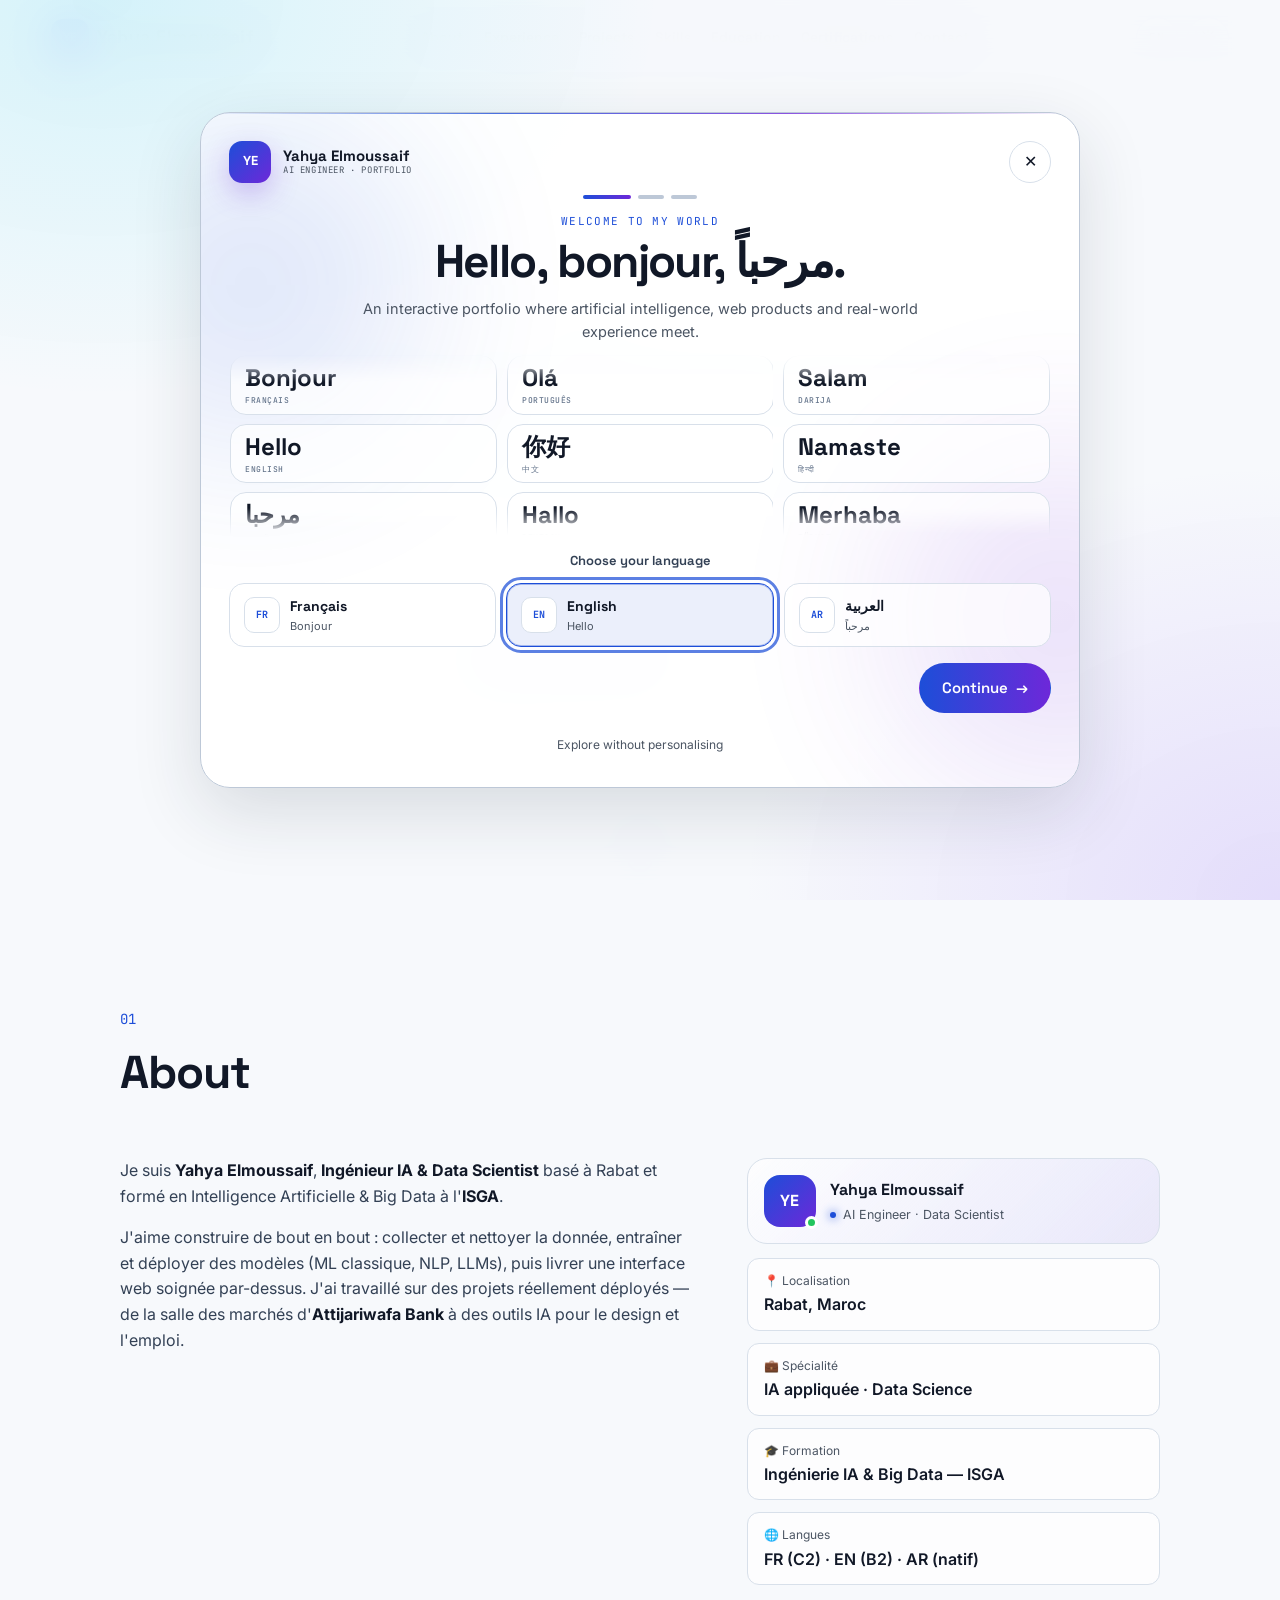
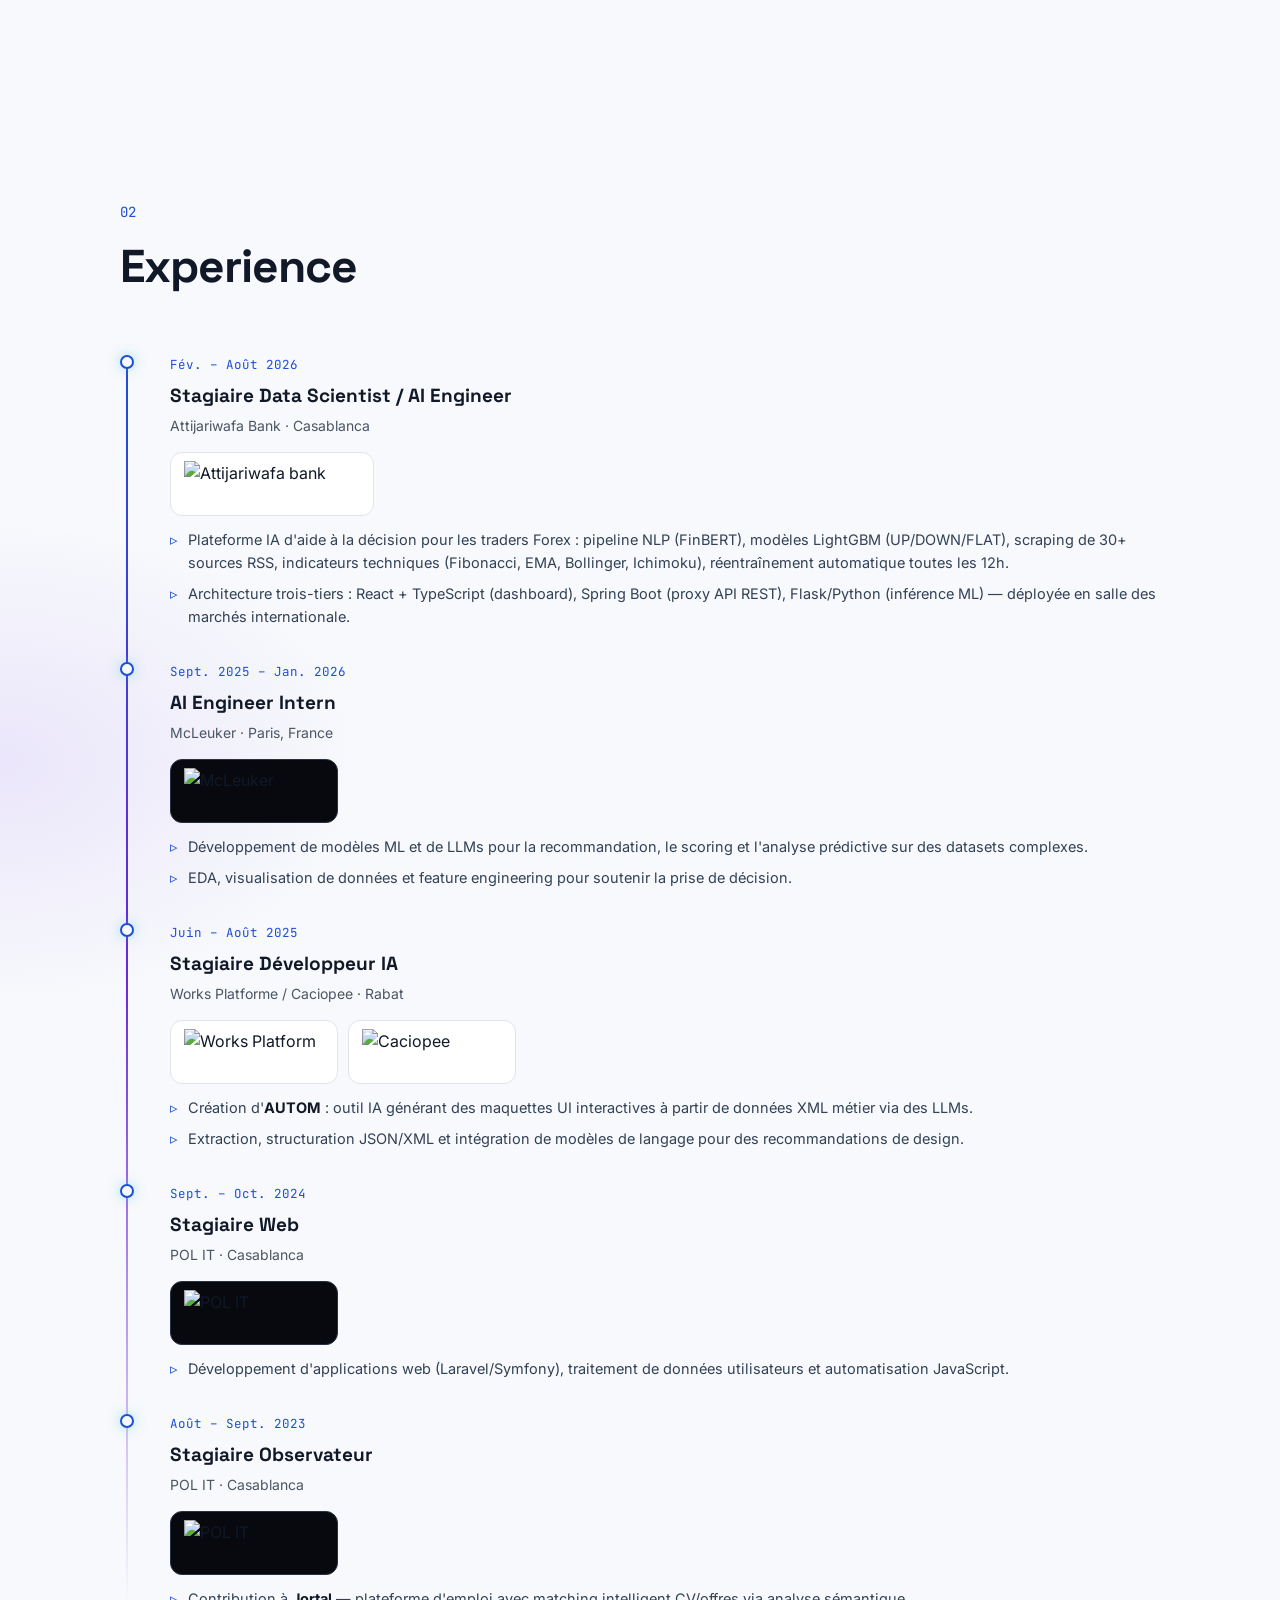
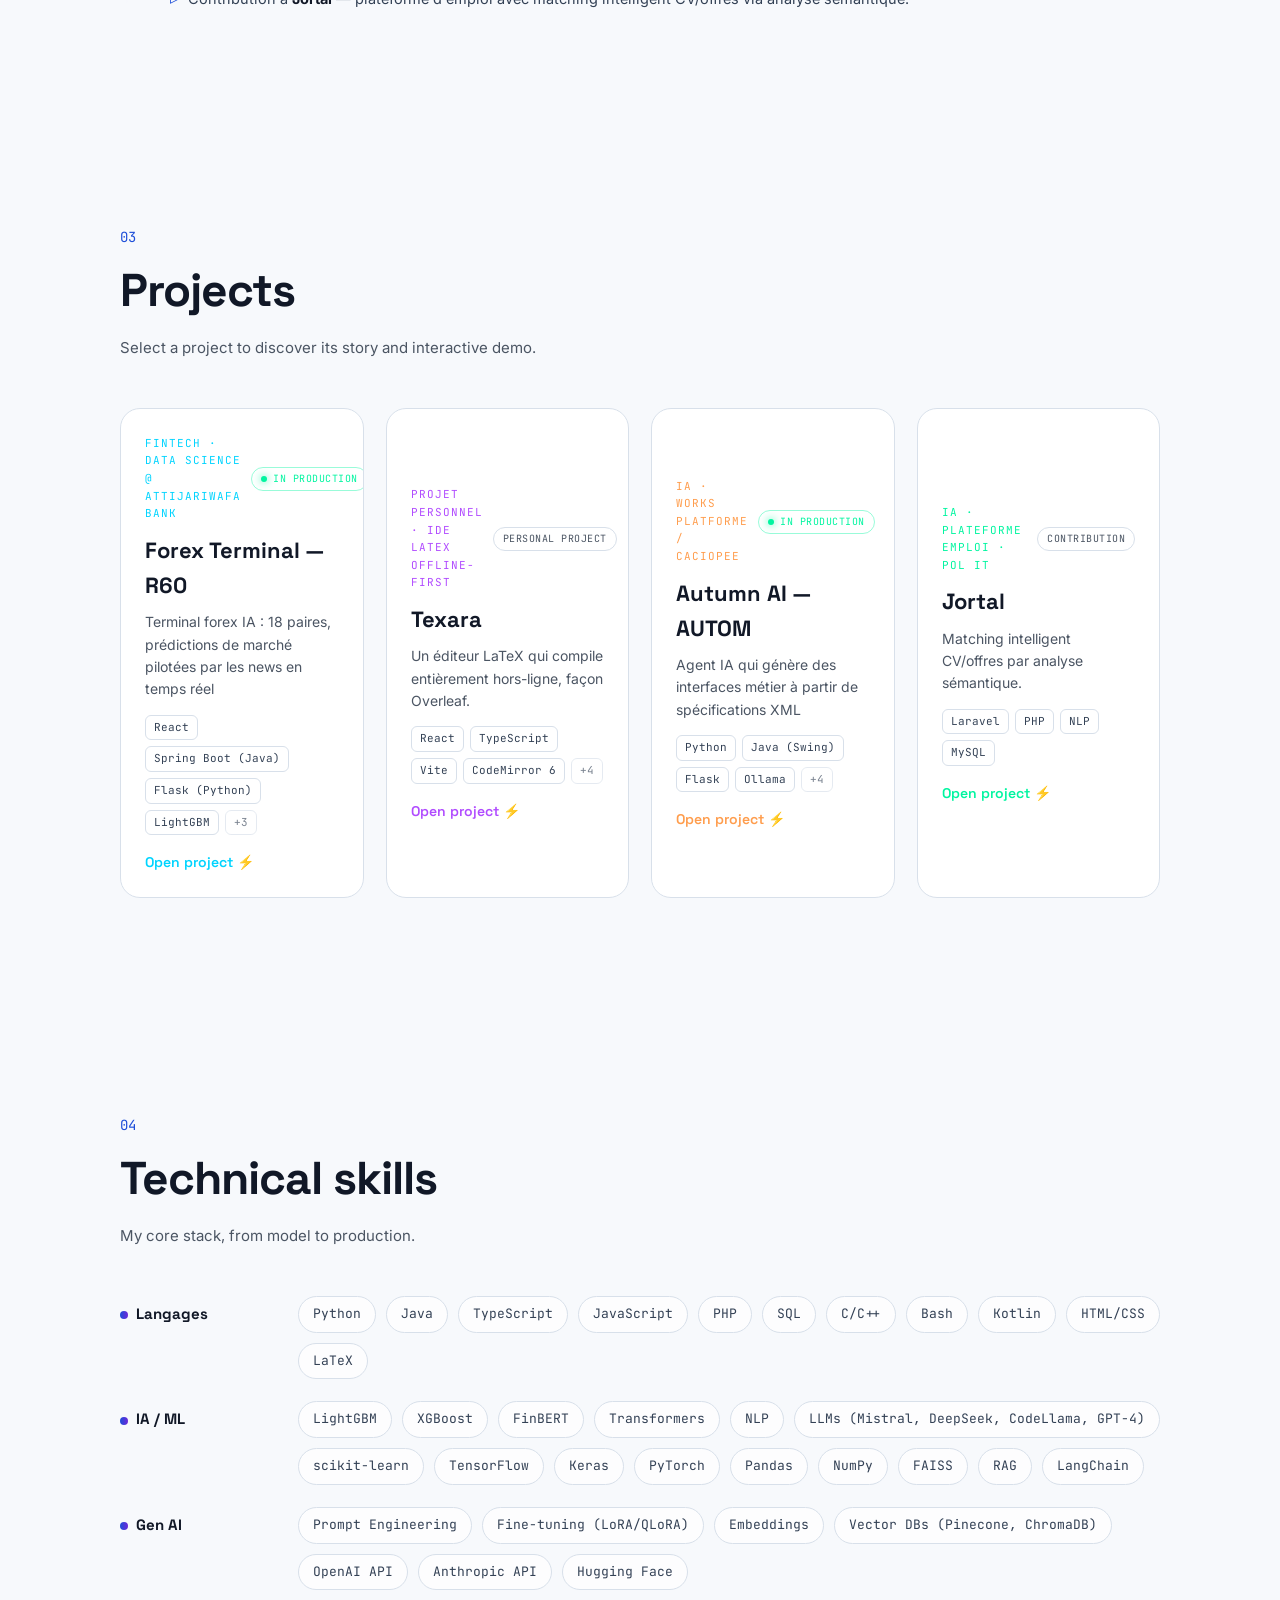
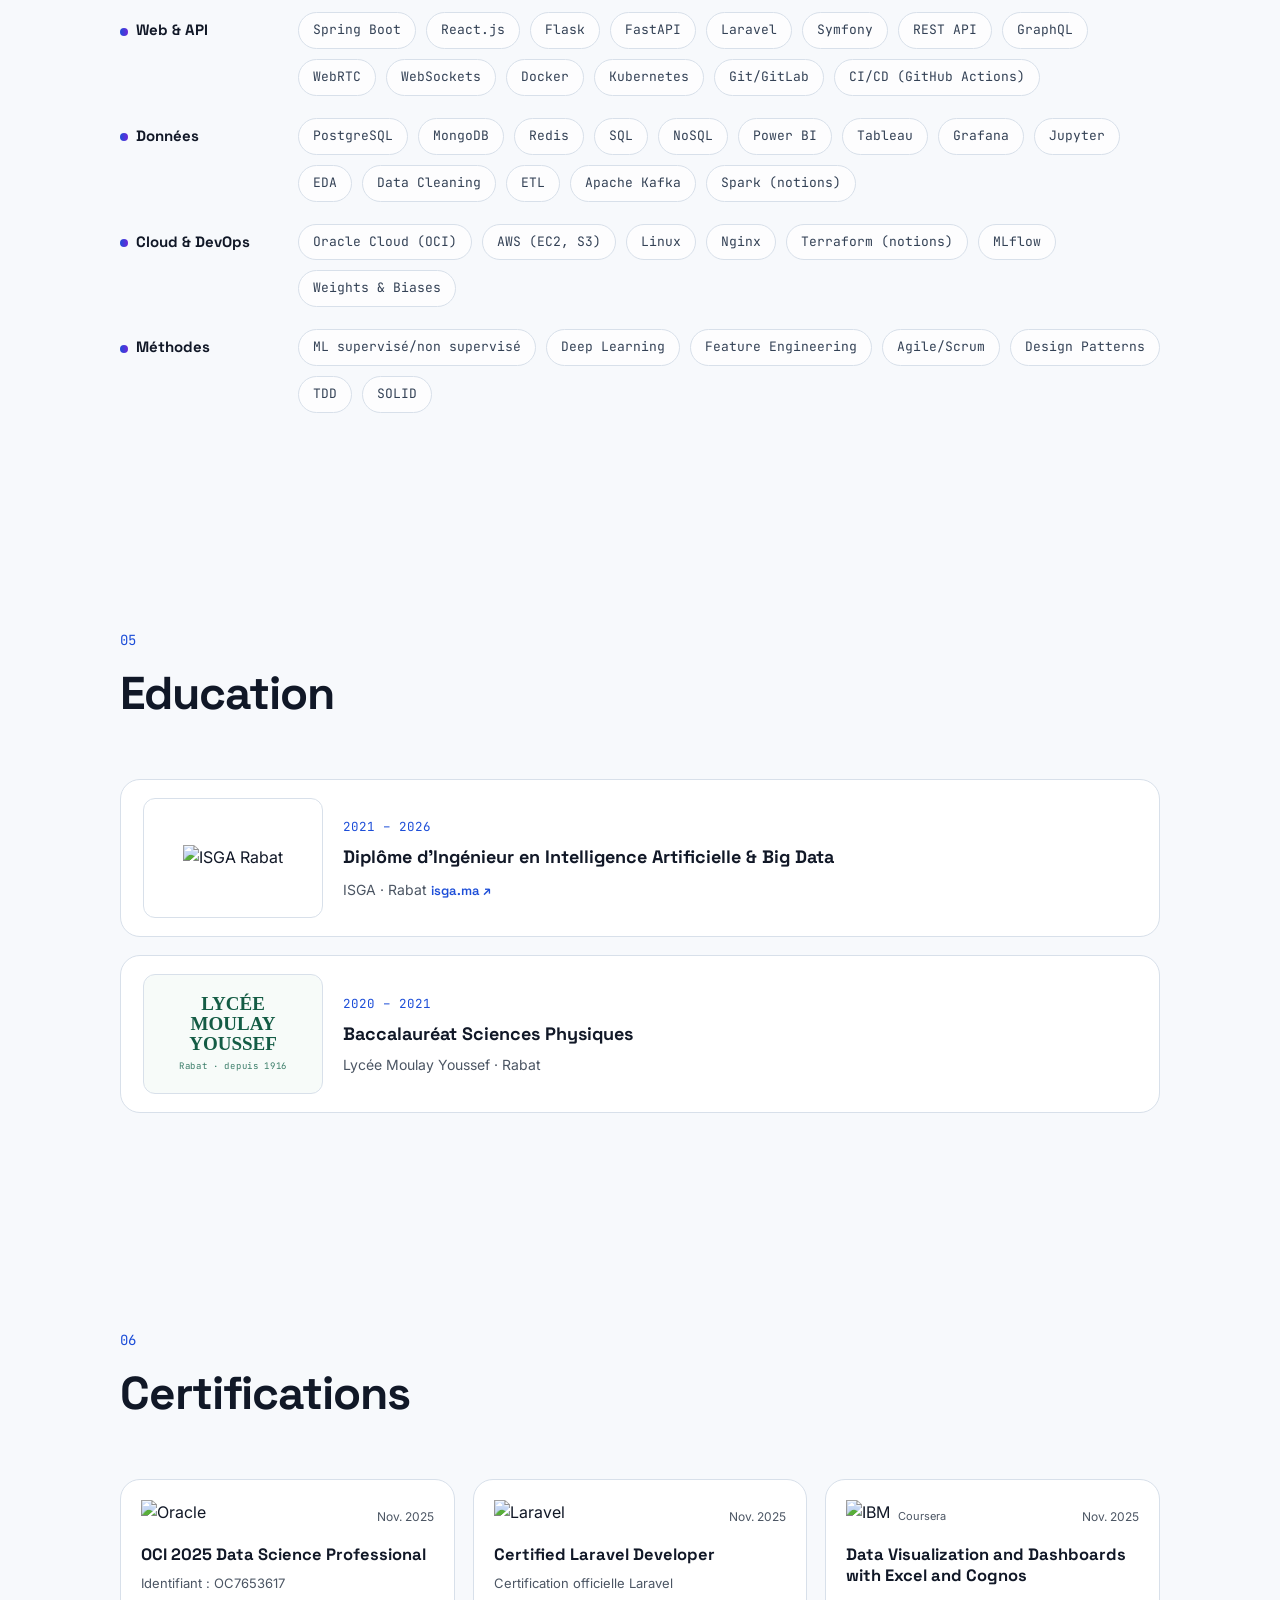
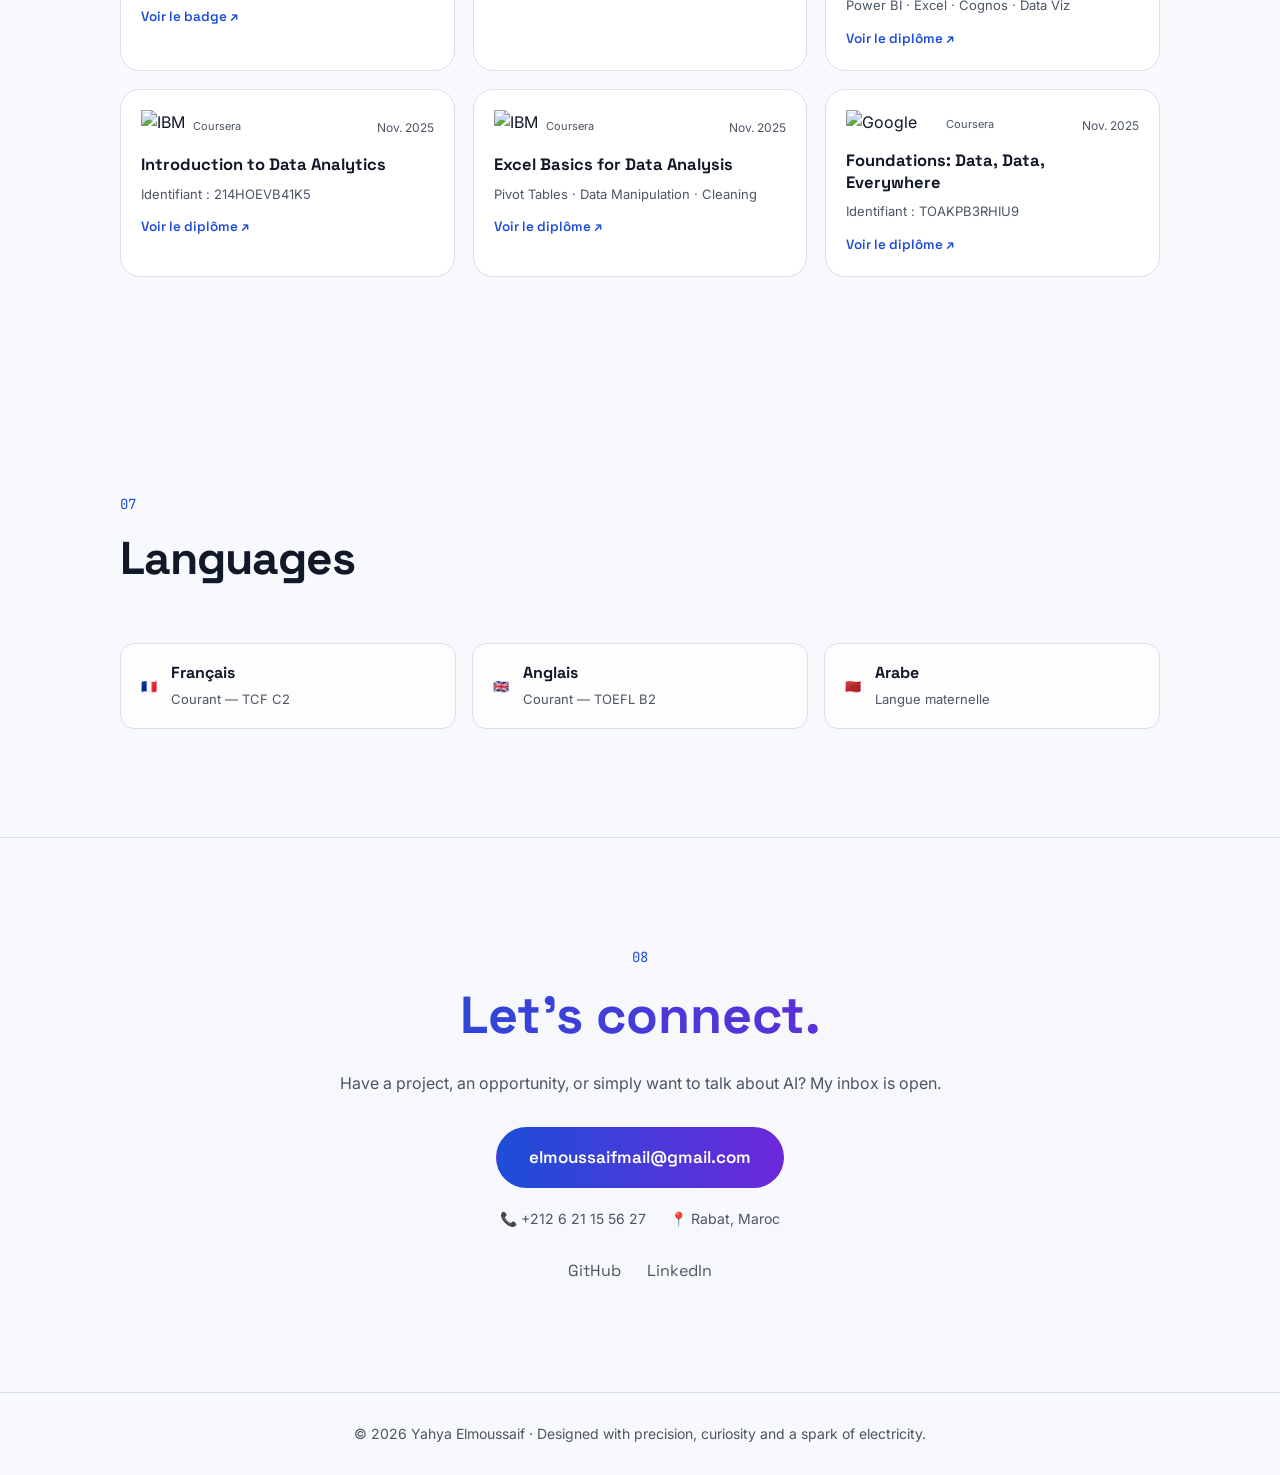
==== commit 5def4033: "Restore lightning effect and add direct language switcher - Lightning canvases run again when the OS" ====
--- a/index.html
+++ b/index.html
@@ -23,7 +23,7 @@
       } catch (_) {}
     })();
   </script>
-  <link rel="stylesheet" href="css/style.css?v=23" />
+  <link rel="stylesheet" href="css/style.css?v=24" />
 </head>
 <body>
   <a class="skip-link" href="#mainContent">Aller au contenu</a>
@@ -152,9 +152,16 @@
       <a href="#connect" data-i18n="nav.contact">Contact</a>
     </nav>
     <div class="nav__right">
-      <button class="locale-toggle" id="localeToggle" type="button" aria-label="Changer la langue et le profil" title="Langue et profil">
-        <span id="localeCode">FR</span>
-      </button>
+      <div class="locale">
+        <button class="locale-toggle" id="localeToggle" type="button" aria-label="Changer la langue" title="Langue" aria-haspopup="true" aria-expanded="false" aria-controls="localeMenu">
+          <span id="localeCode">FR</span>
+        </button>
+        <div class="locale-menu" id="localeMenu" hidden>
+          <button type="button" data-locale-option="fr" aria-pressed="false"><span>FR</span>Français</button>
+          <button type="button" data-locale-option="en" aria-pressed="false"><span>EN</span>English</button>
+          <button type="button" data-locale-option="ar" aria-pressed="false"><span>AR</span>العربية</button>
+        </div>
+      </div>
       <button class="theme-toggle" id="themeToggle" aria-label="Changer de thème" title="Thème clair / sombre">
         <span class="theme-toggle__icon" aria-hidden="true">◐</span>
       </button>
@@ -568,7 +575,7 @@
   <!-- Scripts -->
   <script src="js/lightning.js?v=3"></script>
   <script src="js/projects.js?v=11"></script>
-  <script src="js/onboarding.js?v=2"></script>
-  <script src="js/main.js?v=23"></script>
+  <script src="js/onboarding.js?v=3"></script>
+  <script src="js/main.js?v=24"></script>
 </body>
 </html>
--- a/css/style.css
+++ b/css/style.css
@@ -234,6 +234,26 @@
   transform: translateY(-2px) rotate(-12deg);
   border-color: var(--cyan); box-shadow: 0 0 18px rgba(76,201,240,0.3);
 }
+
+/* ----- menu de langue ----- */
+.locale { position: relative; }
+.locale-menu {
+  position: absolute; top: calc(100% + 10px); right: 0; z-index: 60;
+  min-width: 168px; padding: 6px; display: grid; gap: 2px;
+  background: var(--bg-soft); border: 1px solid var(--border-strong); border-radius: 14px;
+  box-shadow: var(--shadow);
+}
+.locale-menu[hidden] { display: none; }
+.locale-menu button {
+  display: flex; align-items: center; gap: 10px; width: 100%;
+  padding: 9px 12px; border: 0; border-radius: 10px; cursor: pointer;
+  background: transparent; color: var(--text); font: 500 14px var(--font-b); text-align: start;
+}
+.locale-menu button span { font: 700 11px var(--font-m); color: var(--muted); width: 22px; }
+.locale-menu button:hover, .locale-menu button:focus-visible { background: var(--panel); outline: none; }
+.locale-menu button[aria-pressed="true"] { color: var(--cyan); }
+.locale-menu button[aria-pressed="true"] span { color: var(--cyan); }
+html[dir="rtl"] .locale-menu { right: auto; left: 0; }
 
 /* ===================== HERO ===================== */
 .hero {
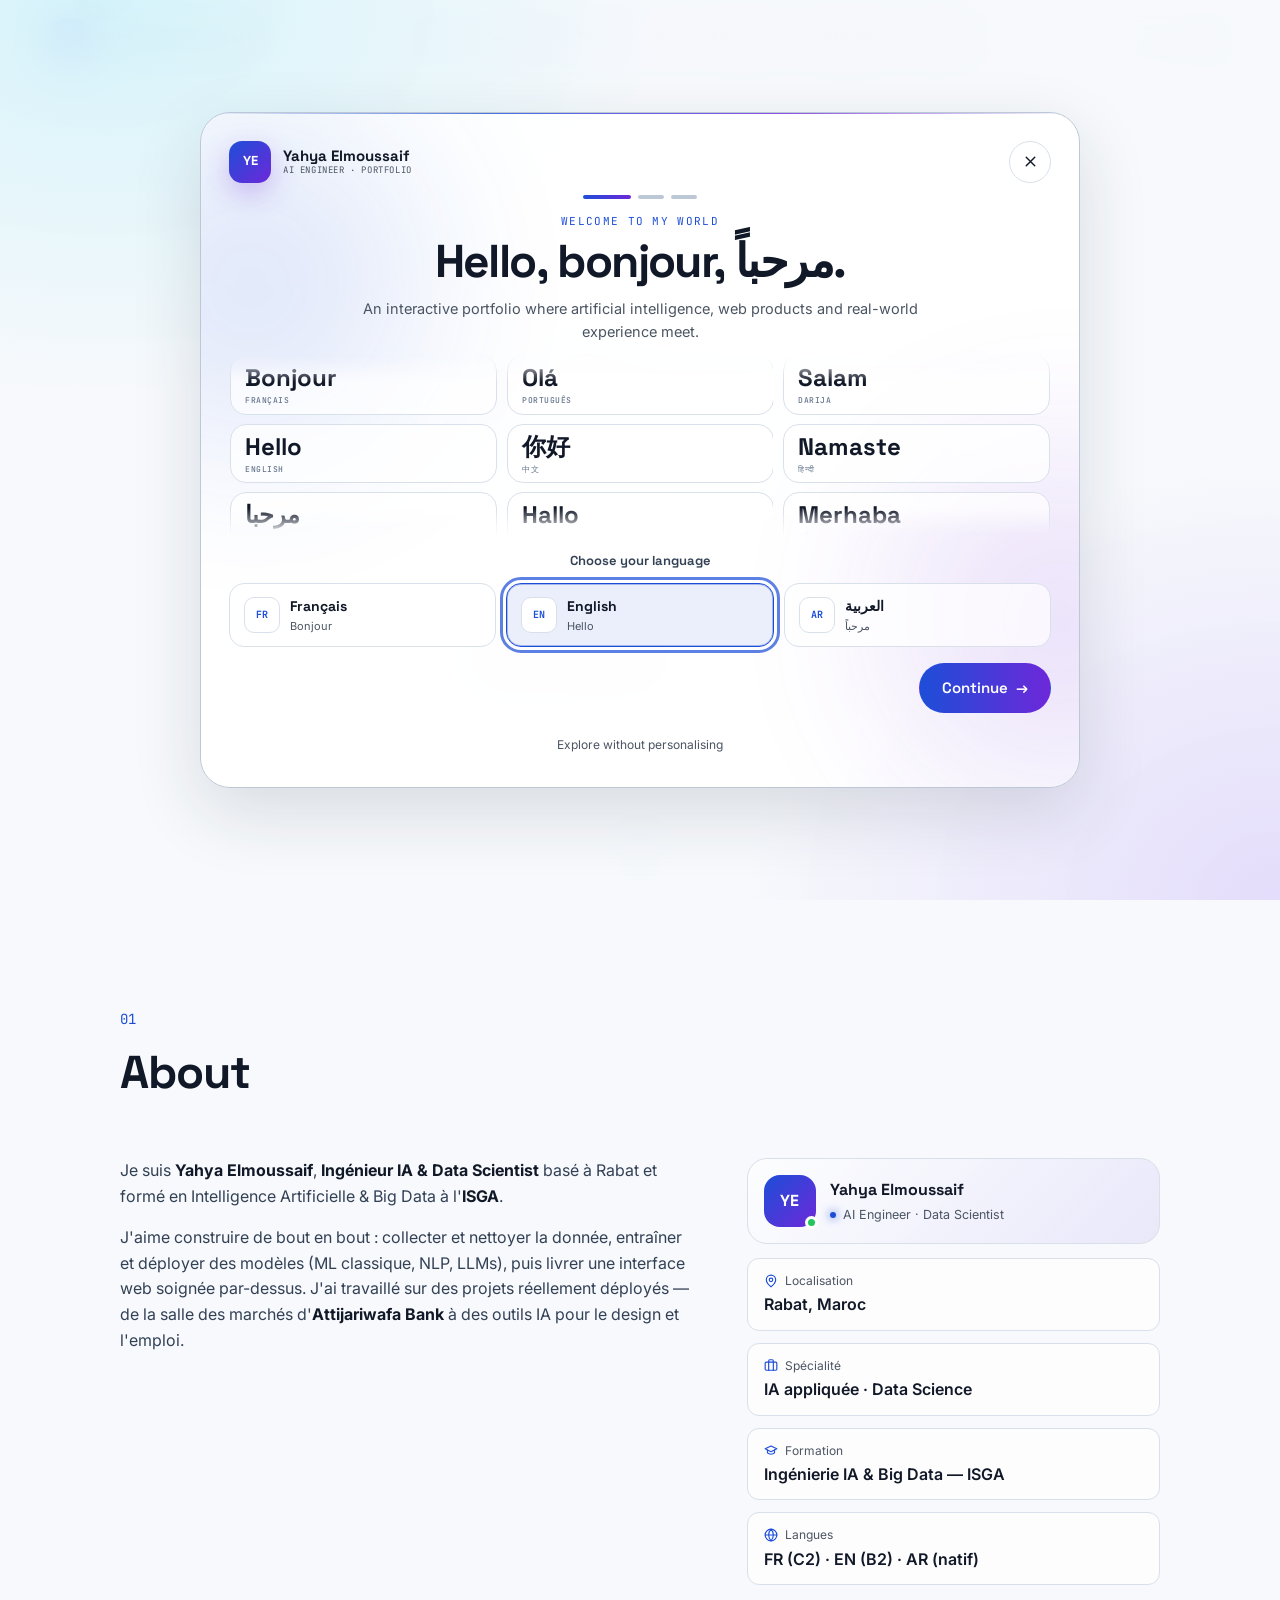
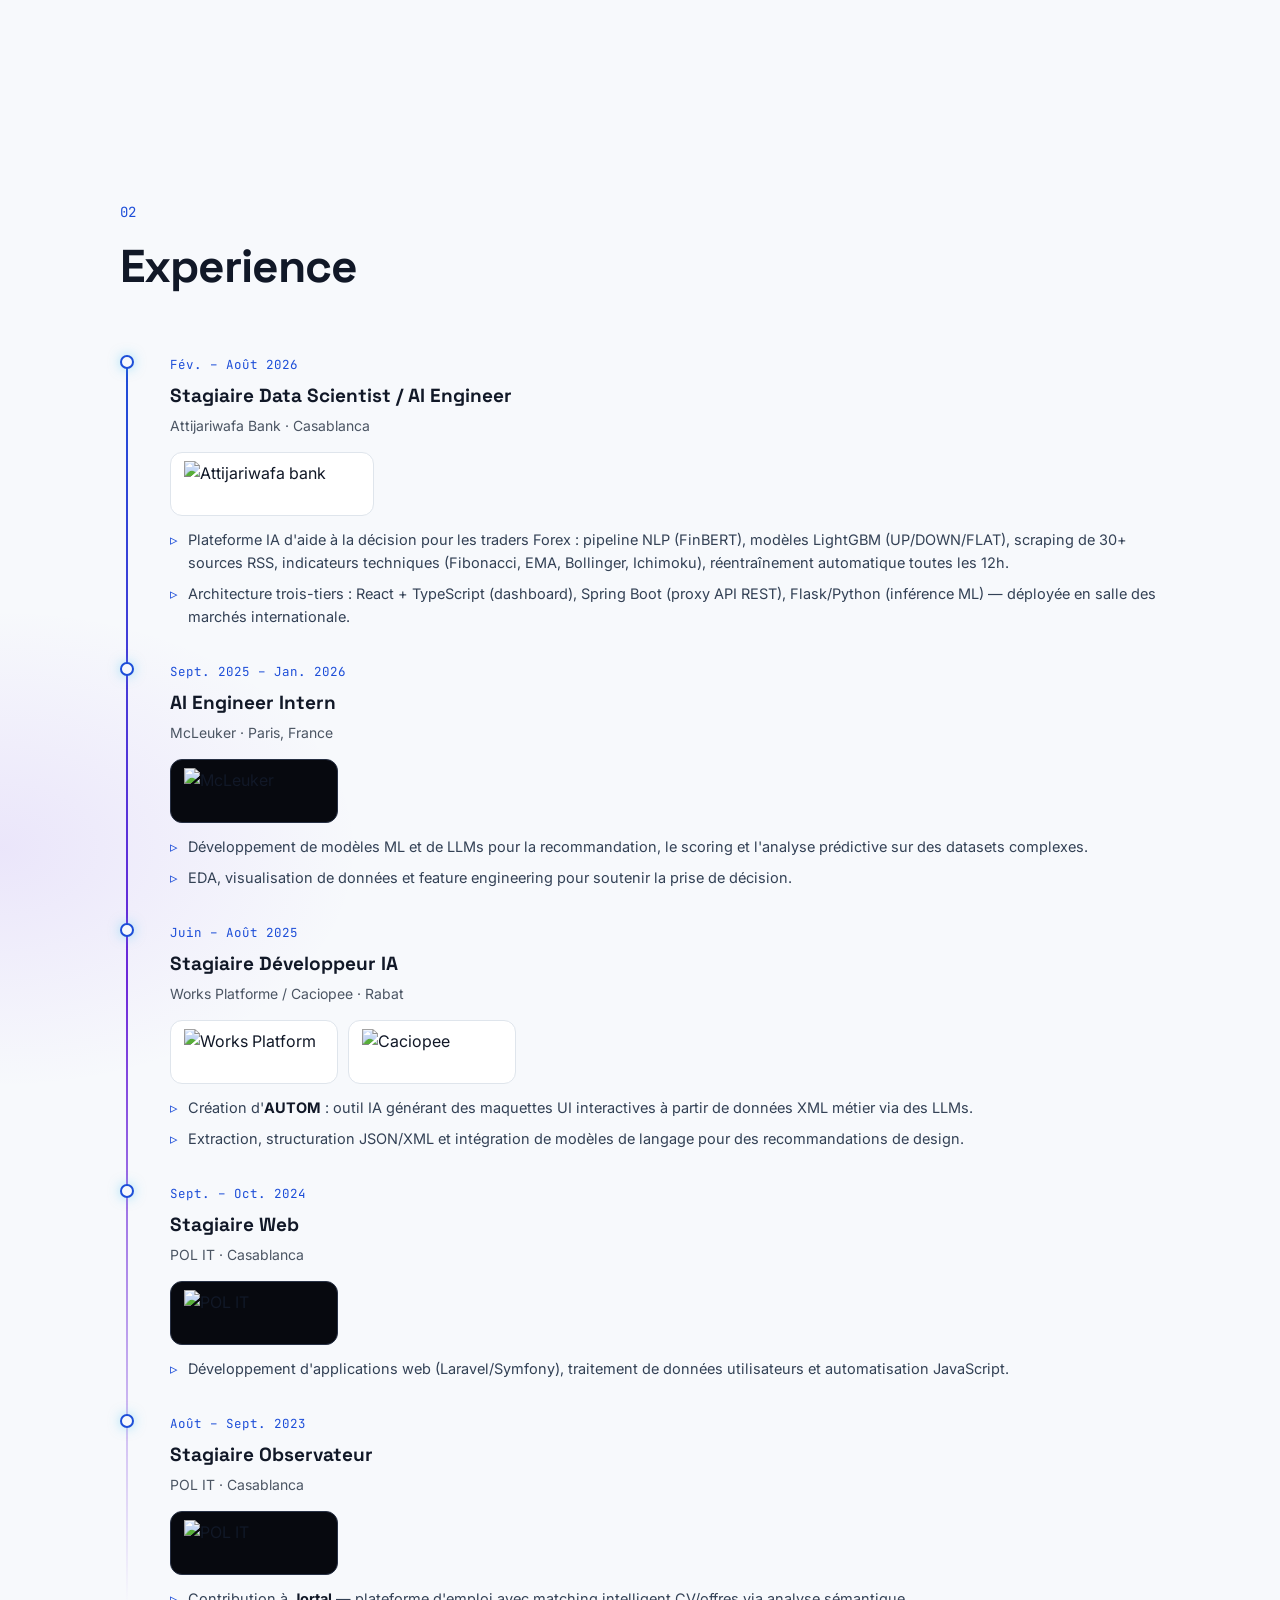
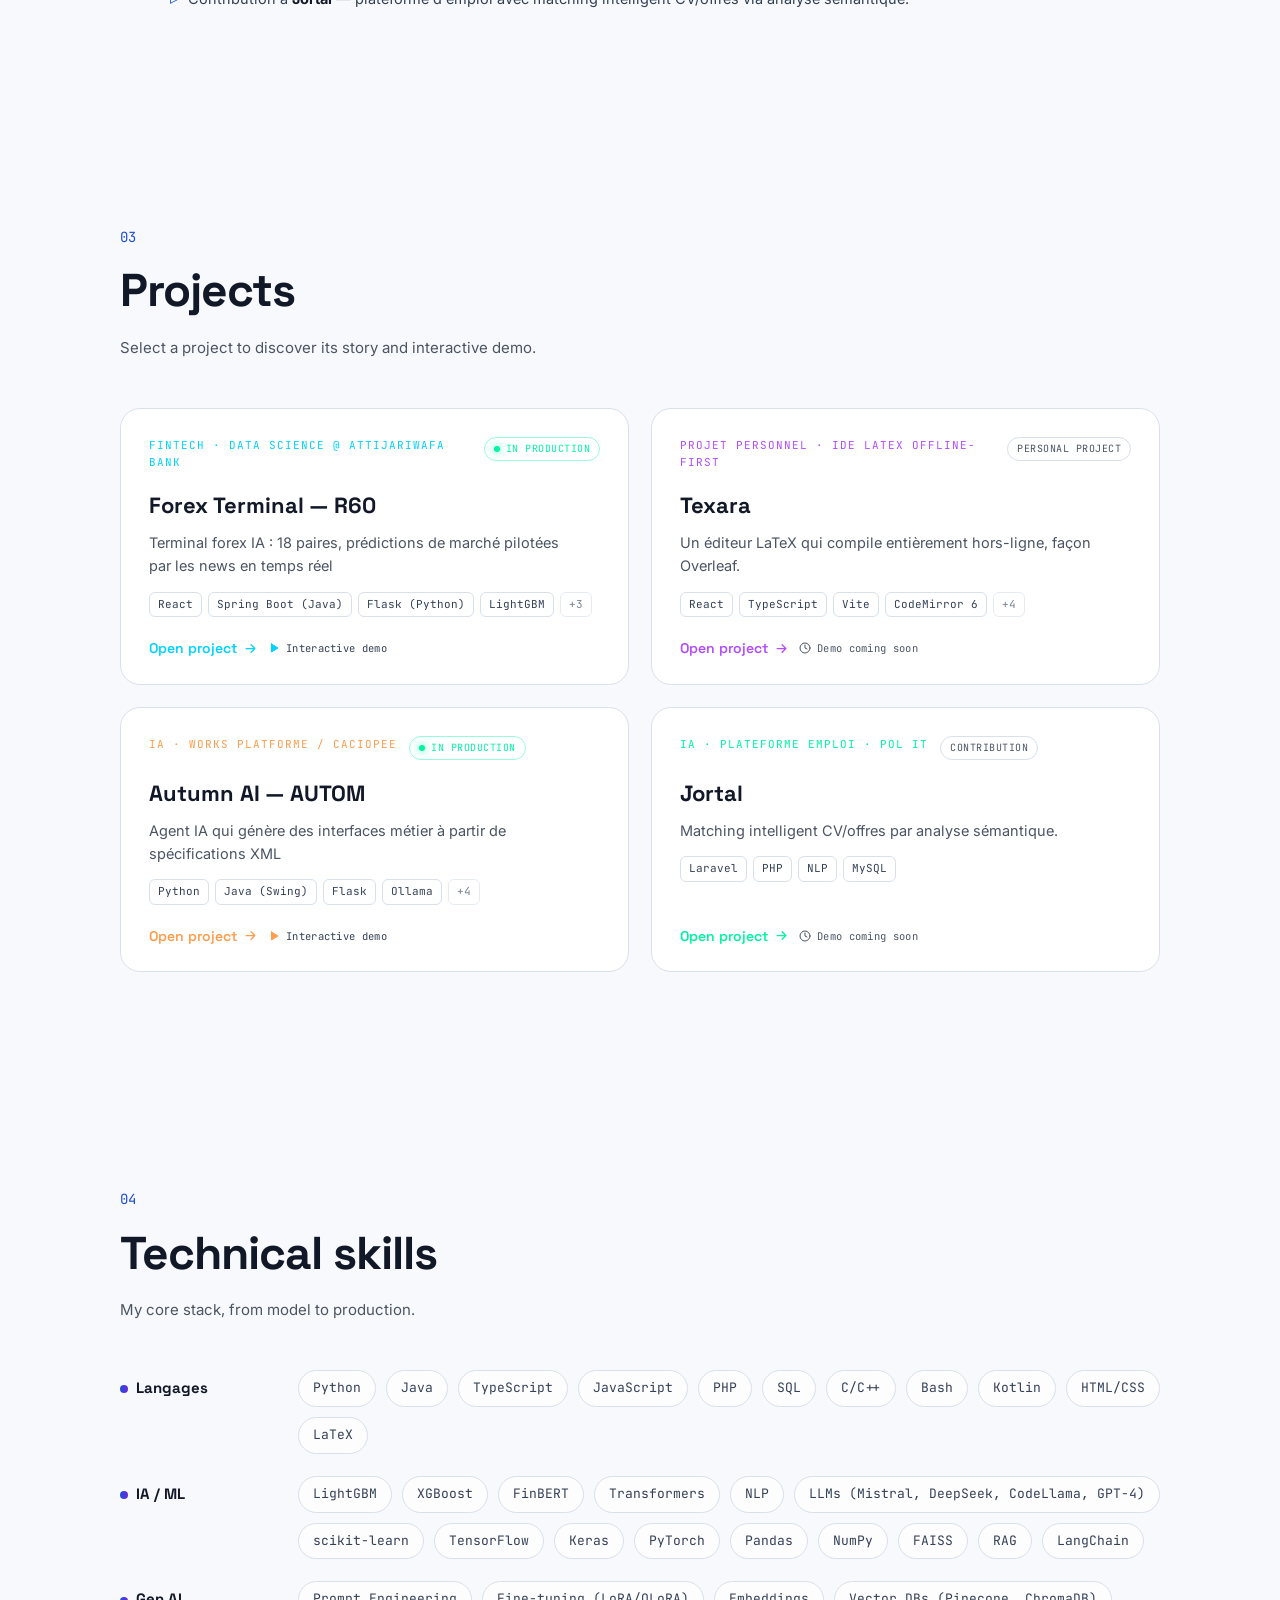
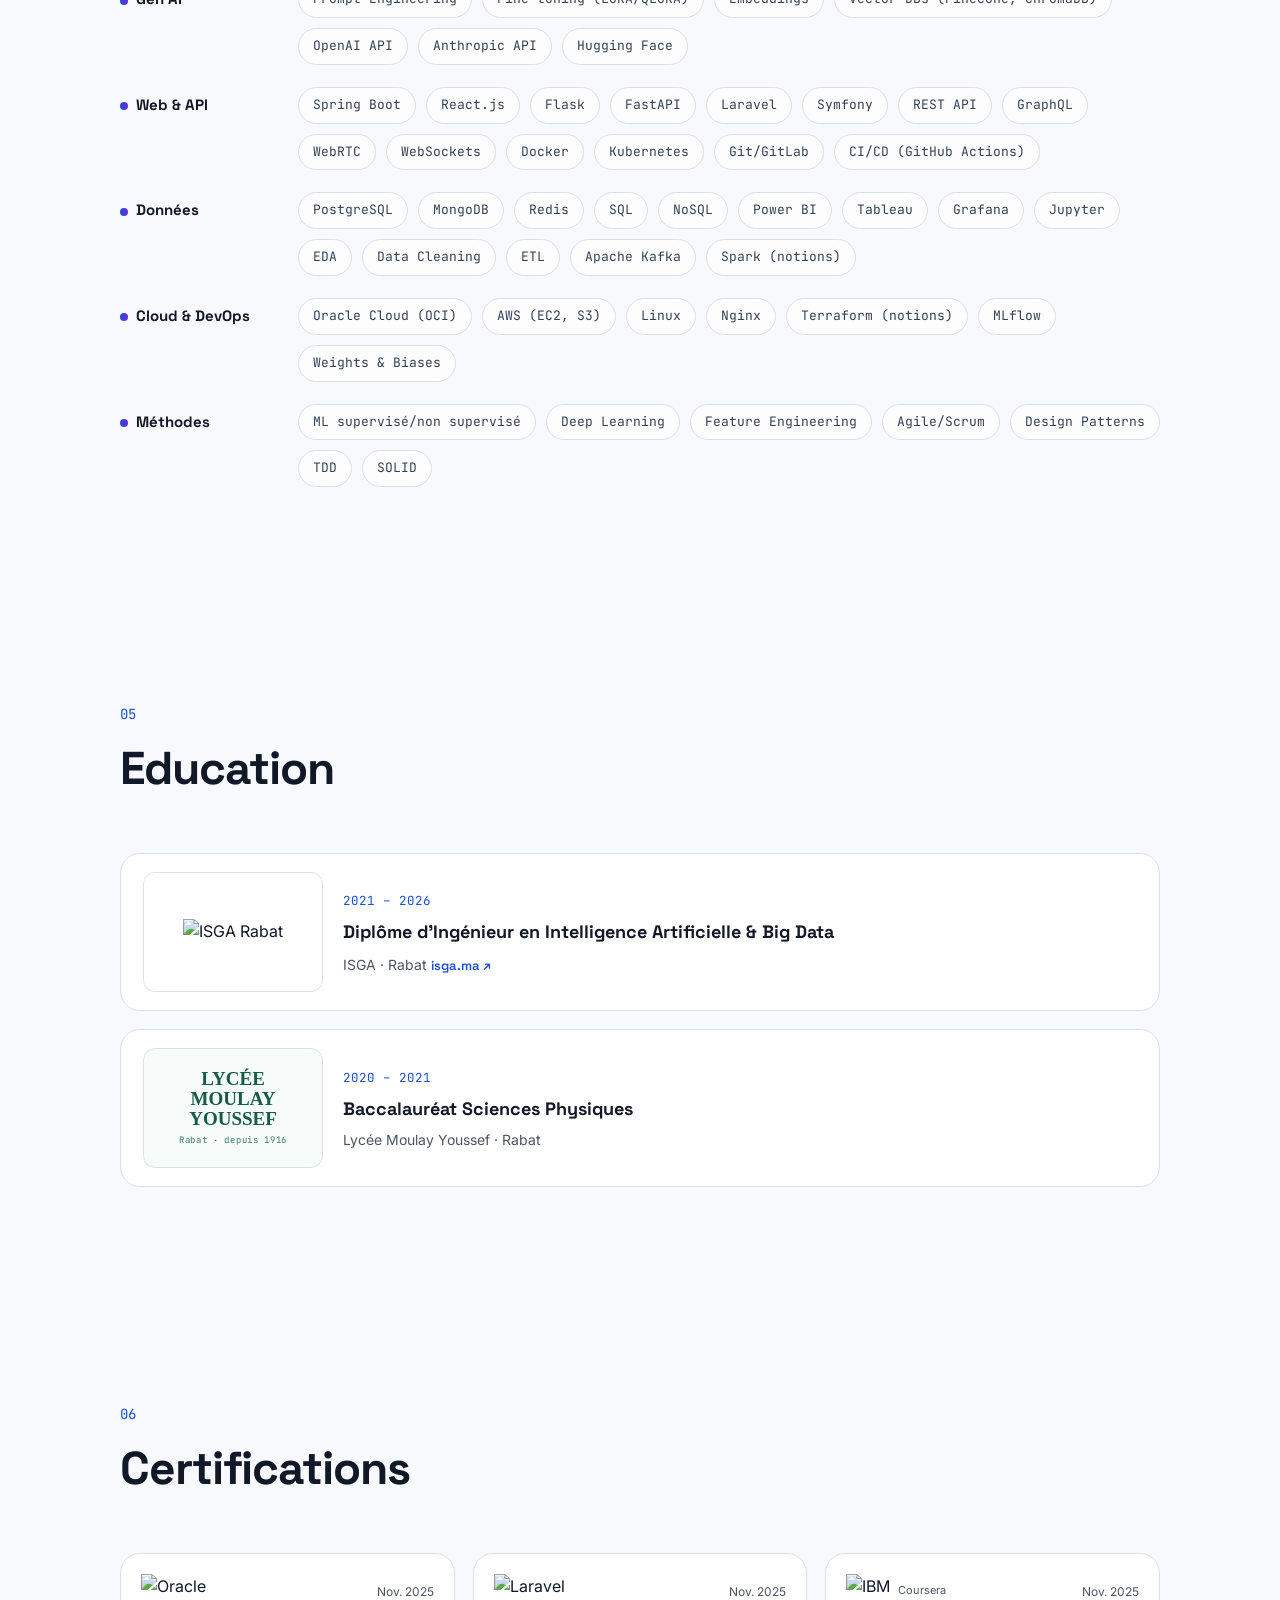
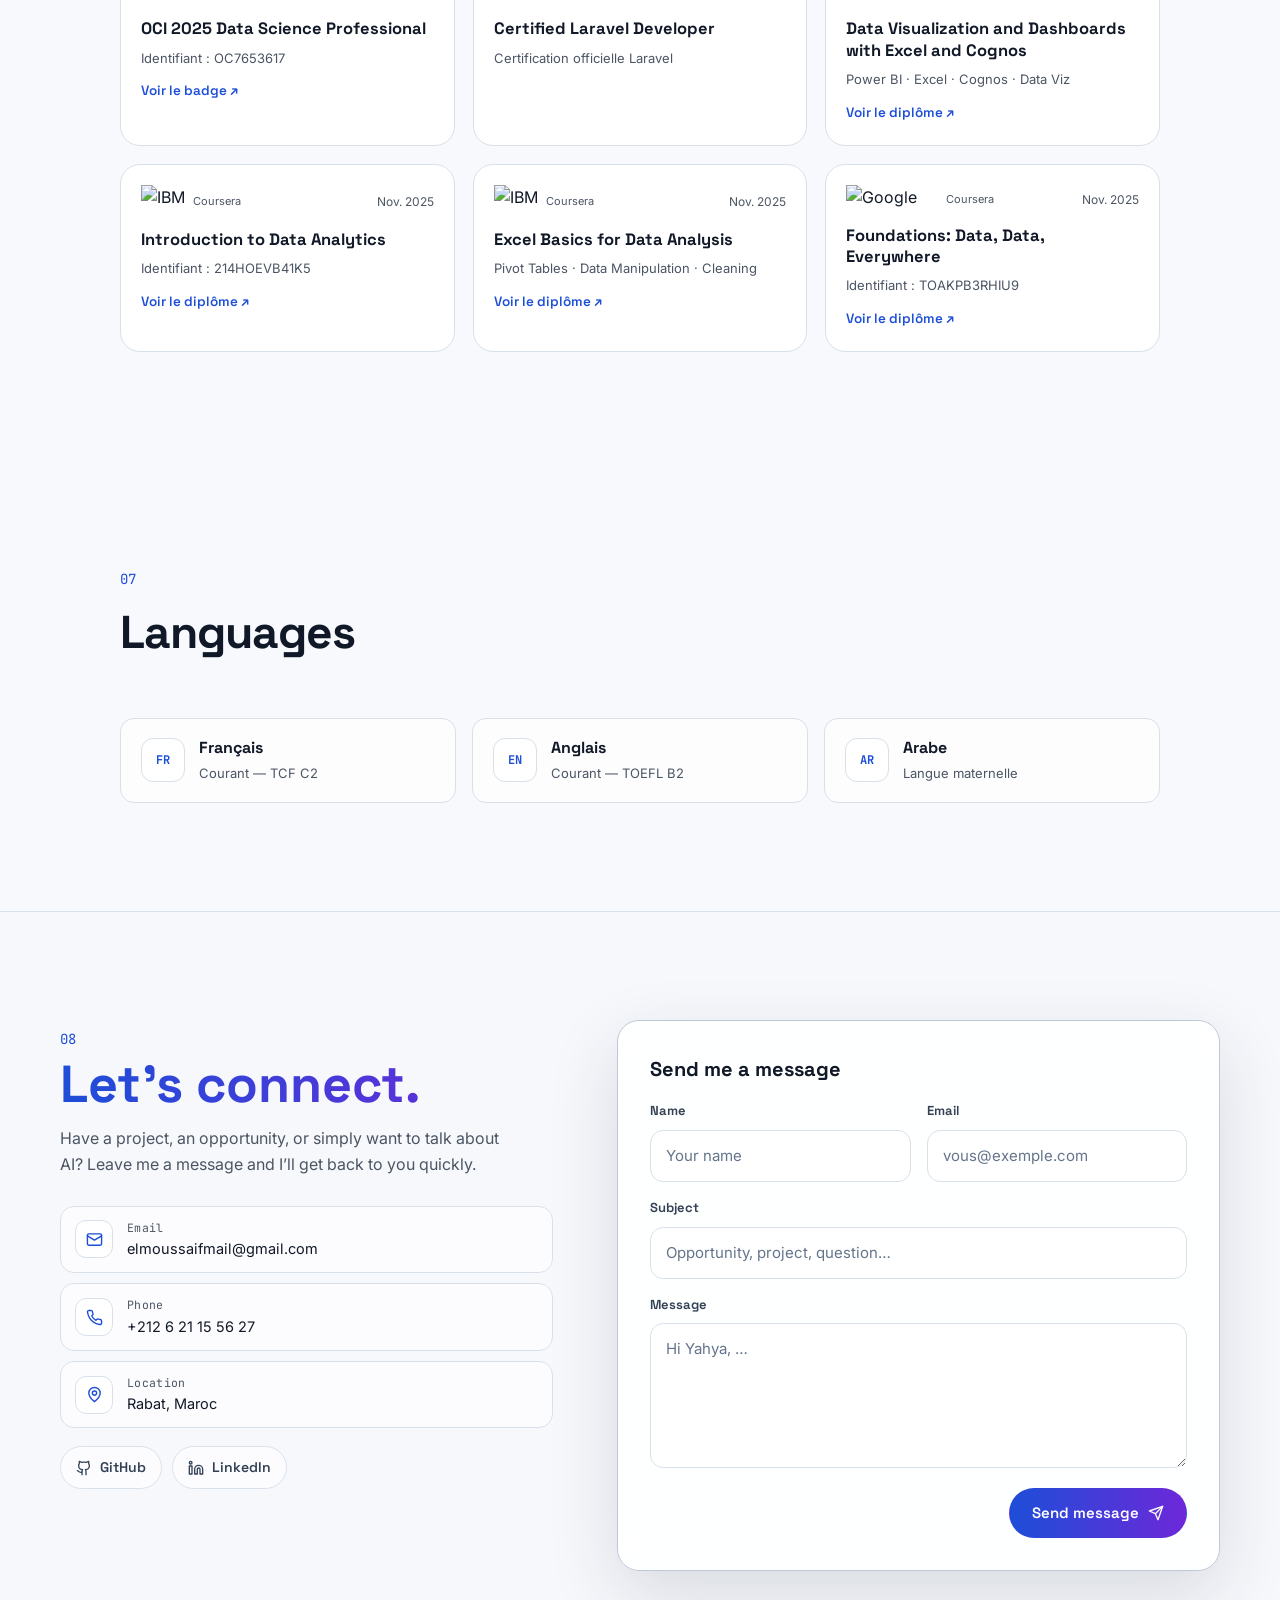
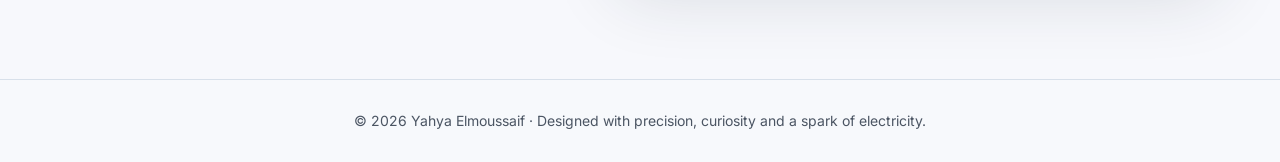
==== commit d4dec432: "Add contact form, demo-coming-soon state, and replace emojis with icons - Contact section redesigned" ====
--- a/index.html
+++ b/index.html
@@ -23,9 +23,35 @@
       } catch (_) {}
     })();
   </script>
-  <link rel="stylesheet" href="css/style.css?v=24" />
+  <link rel="stylesheet" href="css/style.css?v=26" />
 </head>
 <body>
+  <!-- Icônes (sprite SVG réutilisé via <use href="#i-...">) -->
+  <svg class="icon-sprite" xmlns="http://www.w3.org/2000/svg" aria-hidden="true" focusable="false">
+    <symbol id="i-pin" viewBox="0 0 24 24"><path d="M20 10c0 6-8 12-8 12s-8-6-8-12a8 8 0 0 1 16 0Z"/><circle cx="12" cy="10" r="3"/></symbol>
+    <symbol id="i-briefcase" viewBox="0 0 24 24"><rect x="2" y="7" width="20" height="14" rx="2"/><path d="M16 21V5a2 2 0 0 0-2-2h-4a2 2 0 0 0-2 2v16"/></symbol>
+    <symbol id="i-cap" viewBox="0 0 24 24"><path d="M22 10 12 5 2 10l10 5 10-5Z"/><path d="M6 12v5c3 3 9 3 12 0v-5"/></symbol>
+    <symbol id="i-globe" viewBox="0 0 24 24"><circle cx="12" cy="12" r="10"/><path d="M2 12h20M12 2a15.3 15.3 0 0 1 4 10 15.3 15.3 0 0 1-4 10 15.3 15.3 0 0 1-4-10 15.3 15.3 0 0 1 4-10Z"/></symbol>
+    <symbol id="i-phone" viewBox="0 0 24 24"><path d="M22 16.92v3a2 2 0 0 1-2.18 2 19.8 19.8 0 0 1-8.63-3.07 19.5 19.5 0 0 1-6-6A19.8 19.8 0 0 1 2.12 4.18 2 2 0 0 1 4.11 2h3a2 2 0 0 1 2 1.72c.13.96.36 1.9.7 2.81a2 2 0 0 1-.45 2.11L8.09 9.91a16 16 0 0 0 6 6l1.27-1.27a2 2 0 0 1 2.11-.45c.91.34 1.85.57 2.81.7A2 2 0 0 1 22 16.92Z"/></symbol>
+    <symbol id="i-mail" viewBox="0 0 24 24"><rect x="2" y="4" width="20" height="16" rx="2"/><path d="m22 7-10 6L2 7"/></symbol>
+    <symbol id="i-send" viewBox="0 0 24 24"><path d="M22 2 11 13"/><path d="M22 2 15 22l-4-9-9-4 20-7Z"/></symbol>
+    <symbol id="i-clock" viewBox="0 0 24 24"><circle cx="12" cy="12" r="10"/><path d="M12 6v6l4 2"/></symbol>
+    <symbol id="i-arrow" viewBox="0 0 24 24"><path d="M5 12h14M13 6l6 6-6 6"/></symbol>
+    <symbol id="i-sun" viewBox="0 0 24 24"><circle cx="12" cy="12" r="4"/><path d="M12 2v2M12 20v2M4.93 4.93l1.41 1.41M17.66 17.66l1.41 1.41M2 12h2M20 12h2M6.34 17.66l-1.41 1.41M19.07 4.93l-1.41 1.41"/></symbol>
+    <symbol id="i-moon" viewBox="0 0 24 24"><path d="M12 3a6 6 0 0 0 9 9 9 9 0 1 1-9-9Z"/></symbol>
+    <symbol id="i-close" viewBox="0 0 24 24"><path d="M18 6 6 18M6 6l12 12"/></symbol>
+    <symbol id="i-reload" viewBox="0 0 24 24"><path d="M21 12a9 9 0 1 1-2.64-6.36L21 8"/><path d="M21 3v5h-5"/></symbol>
+    <symbol id="i-check" viewBox="0 0 24 24"><path d="M22 11.08V12a10 10 0 1 1-5.93-9.14"/><path d="m9 11 3 3L22 4"/></symbol>
+    <symbol id="i-layers" viewBox="0 0 24 24"><path d="m12 2 10 5-10 5L2 7l10-5Z"/><path d="m2 17 10 5 10-5M2 12l10 5 10-5"/></symbol>
+    <symbol id="i-play" viewBox="0 0 24 24"><path d="m7 4 13 8-13 8V4Z"/></symbol>
+    <symbol id="i-users" viewBox="0 0 24 24"><path d="M16 21v-2a4 4 0 0 0-4-4H6a4 4 0 0 0-4 4v2"/><circle cx="9" cy="7" r="4"/><path d="M22 21v-2a4 4 0 0 0-3-3.87M16 3.13a4 4 0 0 1 0 7.75"/></symbol>
+    <symbol id="i-code" viewBox="0 0 24 24"><path d="m16 18 6-6-6-6M8 6l-6 6 6 6"/></symbol>
+    <symbol id="i-compass" viewBox="0 0 24 24"><circle cx="12" cy="12" r="10"/><path d="m16.24 7.76-2.12 6.36-6.36 2.12 2.12-6.36 6.36-2.12Z"/></symbol>
+    <symbol id="i-spark" viewBox="0 0 24 24"><path d="M12 3l1.9 5.8L20 11l-6.1 2.2L12 19l-1.9-5.8L4 11l6.1-2.2L12 3Z"/></symbol>
+    <symbol id="i-github" viewBox="0 0 24 24"><path d="M15 22v-4a4.8 4.8 0 0 0-1-3.5c3 0 6-2 6-5.5.08-1.25-.27-2.48-1-3.5.28-1.15.28-2.35 0-3.5 0 0-1 0-3 1.5-2.64-.5-5.36-.5-8 0C6 2 5 2 5 2c-.3 1.15-.3 2.35 0 3.5A5.4 5.4 0 0 0 4 9c0 3.5 3 5.5 6 5.5-.39.49-.68 1.05-.85 1.65S8.93 17.38 9 18v4"/><path d="M9 18c-4.51 2-5-2-7-2"/></symbol>
+    <symbol id="i-linkedin" viewBox="0 0 24 24"><path d="M16 8a6 6 0 0 1 6 6v7h-4v-7a2 2 0 0 0-4 0v7h-4v-7a6 6 0 0 1 6-6Z"/><rect x="2" y="9" width="4" height="12"/><circle cx="4" cy="4" r="2"/></symbol>
+  </svg>
+
   <a class="skip-link" href="#mainContent">Aller au contenu</a>
 
   <!-- ======================= ONBOARDING ======================= -->
@@ -40,7 +66,7 @@
           <span class="brand-monogram" aria-hidden="true">YE</span>
           <span><strong>Yahya Elmoussaif</strong><small>AI Engineer · Portfolio</small></span>
         </div>
-        <button class="onboarding__close" id="onboardingClose" type="button" aria-label="Fermer l’accueil">✕</button>
+        <button class="onboarding__close" id="onboardingClose" type="button" aria-label="Fermer l’accueil"><svg class="icon" aria-hidden="true"><use href="#i-close"/></svg></button>
       </header>
 
       <div class="onboarding__progress" aria-label="Progression">
@@ -98,11 +124,11 @@
 
           <fieldset class="role-choice">
             <legend id="roleLegend">Quel profil vous ressemble le plus&nbsp;?</legend>
-            <button type="button" data-role="recruiter" aria-pressed="false"><span>◎</span><strong data-role-label="recruiter">Recrutement</strong></button>
-            <button type="button" data-role="engineer" aria-pressed="false"><span>&lt;/&gt;</span><strong data-role-label="engineer">Tech & IA</strong></button>
-            <button type="button" data-role="student" aria-pressed="false"><span>◇</span><strong data-role-label="student">Étudiant·e</strong></button>
-            <button type="button" data-role="business" aria-pressed="false"><span>↗</span><strong data-role-label="business">Entreprise</strong></button>
-            <button type="button" data-role="curious" aria-pressed="false"><span>✦</span><strong data-role-label="curious">Curieux·se</strong></button>
+            <button type="button" data-role="recruiter" aria-pressed="false"><span><svg class="icon" aria-hidden="true"><use href="#i-users"/></svg></span><strong data-role-label="recruiter">Recrutement</strong></button>
+            <button type="button" data-role="engineer" aria-pressed="false"><span><svg class="icon" aria-hidden="true"><use href="#i-code"/></svg></span><strong data-role-label="engineer">Tech & IA</strong></button>
+            <button type="button" data-role="student" aria-pressed="false"><span><svg class="icon" aria-hidden="true"><use href="#i-cap"/></svg></span><strong data-role-label="student">Étudiant·e</strong></button>
+            <button type="button" data-role="business" aria-pressed="false"><span><svg class="icon" aria-hidden="true"><use href="#i-briefcase"/></svg></span><strong data-role-label="business">Entreprise</strong></button>
+            <button type="button" data-role="curious" aria-pressed="false"><span><svg class="icon" aria-hidden="true"><use href="#i-compass"/></svg></span><strong data-role-label="curious">Curieux·se</strong></button>
           </fieldset>
 
           <label class="field">
@@ -118,7 +144,7 @@
       </section>
 
       <section class="onboarding__step onboarding__step--final" data-step="3" hidden>
-        <div class="onboarding__spark" aria-hidden="true">✦</div>
+        <div class="onboarding__spark" aria-hidden="true"><svg class="icon" aria-hidden="true"><use href="#i-spark"/></svg></div>
         <span class="onboarding__eyebrow" id="welcomeEyebrow">Ravi de vous rencontrer</span>
         <h2 id="welcomeTitle">Bienvenue dans mon portfolio.</h2>
         <p id="welcomeText">Explorez mes projets, mon parcours et les produits IA que j’aime transformer en expériences concrètes.</p>
@@ -163,7 +189,7 @@
         </div>
       </div>
       <button class="theme-toggle" id="themeToggle" aria-label="Changer de thème" title="Thème clair / sombre">
-        <span class="theme-toggle__icon" aria-hidden="true">◐</span>
+        <span class="theme-toggle__icon" aria-hidden="true"><svg class="icon" aria-hidden="true"><use href="#i-moon"/></svg></span>
       </button>
       <button class="nav__burger" id="burger" type="button" aria-label="Ouvrir le menu" aria-controls="primaryNav" aria-expanded="false">
         <span></span><span></span><span></span>
@@ -186,9 +212,9 @@
       </h1>
       <p class="hero__sub" data-i18n="hero.sub">Data Science · Machine Learning · LLMs · Applications web</p>
       <ul class="hero__meta" aria-label="Informations clés">
-        <li><span aria-hidden="true">⌁</span> Rabat, Maroc</li>
-        <li><span aria-hidden="true">✦</span> IA appliquée</li>
-        <li><span aria-hidden="true">↗</span> Produits en production</li>
+        <li><svg class="icon" aria-hidden="true"><use href="#i-pin"/></svg><span data-i18n="hero.metaLocation">Rabat, Maroc</span></li>
+        <li><svg class="icon" aria-hidden="true"><use href="#i-layers"/></svg><span data-i18n="hero.metaApplied">IA appliquée</span></li>
+        <li><svg class="icon" aria-hidden="true"><use href="#i-check"/></svg><span data-i18n="hero.metaProd">Produits en production</span></li>
       </ul>
       <div class="hero__cta">
         <a href="#projects" class="btn btn--primary magnetic" data-i18n="hero.projects">Découvrir mes projets</a>
@@ -229,10 +255,10 @@
           </div>
         </div>
         <ul class="facts">
-          <li><span>📍 Localisation</span><strong>Rabat, Maroc</strong></li>
-          <li><span>💼 Spécialité</span><strong>IA appliquée · Data Science</strong></li>
-          <li><span>🎓 Formation</span><strong>Ingénierie IA &amp; Big Data — ISGA</strong></li>
-          <li><span>🌐 Langues</span><strong>FR (C2) · EN (B2) · AR (natif)</strong></li>
+          <li><span><svg class="icon" aria-hidden="true"><use href="#i-pin"/></svg>Localisation</span><strong>Rabat, Maroc</strong></li>
+          <li><span><svg class="icon" aria-hidden="true"><use href="#i-briefcase"/></svg>Spécialité</span><strong>IA appliquée · Data Science</strong></li>
+          <li><span><svg class="icon" aria-hidden="true"><use href="#i-cap"/></svg>Formation</span><strong>Ingénierie IA &amp; Big Data — ISGA</strong></li>
+          <li><span><svg class="icon" aria-hidden="true"><use href="#i-globe"/></svg>Langues</span><strong>FR (C2) · EN (B2) · AR (natif)</strong></li>
         </ul>
       </div>
     </div>
@@ -509,9 +535,9 @@
       <h2 class="section__title" data-i18n="section.languages">Langues</h2>
     </div>
     <div class="langs">
-      <div class="lang"><span class="lang__flag">🇫🇷</span><div><strong>Français</strong><span>Courant — TCF C2</span></div></div>
-      <div class="lang"><span class="lang__flag">🇬🇧</span><div><strong>Anglais</strong><span>Courant — TOEFL B2</span></div></div>
-      <div class="lang"><span class="lang__flag">🇲🇦</span><div><strong>Arabe</strong><span>Langue maternelle</span></div></div>
+      <div class="lang"><span class="lang__code">FR</span><div><strong>Français</strong><span>Courant — TCF C2</span></div></div>
+      <div class="lang"><span class="lang__code">EN</span><div><strong>Anglais</strong><span>Courant — TOEFL B2</span></div></div>
+      <div class="lang"><span class="lang__code">AR</span><div><strong>Arabe</strong><span>Langue maternelle</span></div></div>
     </div>
   </section>
 
@@ -519,20 +545,51 @@
   <section class="connect" id="connect">
     <canvas class="connect__canvas" id="connectCanvas" aria-hidden="true"></canvas>
     <div class="connect__inner">
-      <span class="section__no">08</span>
-      <h2 class="connect__title grad" data-i18n="section.contact">On se connecte ?</h2>
-      <p class="connect__sub" data-i18n="section.contactText">Un projet, une opportunité, ou simplement envie d’échanger sur l’IA ? Ma boîte mail est ouverte.</p>
-      <a href="mailto:elmoussaifmail@gmail.com" class="btn btn--primary btn--lg">
-        elmoussaifmail@gmail.com
-      </a>
-      <div class="connect__details">
-        <span>📞 +212 6 21 15 56 27</span>
-        <span>📍 Rabat, Maroc</span>
-      </div>
-      <div class="connect__socials">
-        <a href="https://github.com/ELD1AVOLO" target="_blank" rel="noopener">GitHub</a>
-        <a href="https://www.linkedin.com/in/yahya-elmoussaif-aa6b65298" target="_blank" rel="noopener">LinkedIn</a>
-      </div>
+      <div class="connect__intro">
+        <span class="section__no">08</span>
+        <h2 class="connect__title grad" data-i18n="section.contact">On se connecte ?</h2>
+        <p class="connect__sub" data-i18n="section.contactText">Un projet, une opportunité, ou simplement envie d’échanger sur l’IA ? Laissez-moi un message, je vous réponds rapidement.</p>
+        <ul class="connect__list">
+          <li><a href="mailto:elmoussaifmail@gmail.com"><span class="connect__icon"><svg class="icon" aria-hidden="true"><use href="#i-mail"/></svg></span><span><small>Email</small>elmoussaifmail@gmail.com</span></a></li>
+          <li><a href="tel:+212621155627"><span class="connect__icon"><svg class="icon" aria-hidden="true"><use href="#i-phone"/></svg></span><span><small data-i18n="contact.phone">Téléphone</small>+212 6 21 15 56 27</span></a></li>
+          <li><span class="connect__row"><span class="connect__icon"><svg class="icon" aria-hidden="true"><use href="#i-pin"/></svg></span><span><small data-i18n="contact.location">Localisation</small>Rabat, Maroc</span></span></li>
+        </ul>
+        <div class="connect__socials">
+          <a href="https://github.com/ELD1AVOLO" target="_blank" rel="noopener"><svg class="icon" aria-hidden="true"><use href="#i-github"/></svg>GitHub</a>
+          <a href="https://www.linkedin.com/in/yahya-elmoussaif-aa6b65298" target="_blank" rel="noopener"><svg class="icon" aria-hidden="true"><use href="#i-linkedin"/></svg>LinkedIn</a>
+        </div>
+      </div>
+
+      <form class="contact-form" id="contactForm" novalidate>
+        <h3 class="contact-form__title" data-i18n="contact.formTitle">Envoyez-moi un message</h3>
+        <div class="contact-form__row">
+          <label class="field">
+            <span data-i18n="contact.name">Nom</span>
+            <input name="name" type="text" required maxlength="80" autocomplete="name" placeholder="Votre nom" data-i18n-placeholder="contact.namePlaceholder" />
+          </label>
+          <label class="field">
+            <span data-i18n="contact.email">Email</span>
+            <input name="email" type="email" required maxlength="120" autocomplete="email" placeholder="vous@exemple.com" />
+          </label>
+        </div>
+        <label class="field">
+          <span data-i18n="contact.subject">Sujet</span>
+          <input name="subject" id="contactSubject" type="text" maxlength="120" placeholder="Opportunité, projet, question…" data-i18n-placeholder="contact.subjectPlaceholder" />
+        </label>
+        <label class="field">
+          <span data-i18n="contact.message">Message</span>
+          <textarea name="message" id="contactMessage" required rows="5" maxlength="3000" placeholder="Bonjour Yahya, …" data-i18n-placeholder="contact.messagePlaceholder"></textarea>
+        </label>
+        <!-- piège anti-spam : invisible pour les humains -->
+        <input class="contact-form__trap" type="text" name="_honey" tabindex="-1" autocomplete="off" aria-hidden="true" />
+        <div class="contact-form__footer">
+          <p class="contact-form__status" id="contactStatus" role="status" aria-live="polite"></p>
+          <button class="btn btn--primary" type="submit" id="contactSubmit">
+            <span data-i18n="contact.send">Envoyer le message</span>
+            <svg class="icon" aria-hidden="true"><use href="#i-send"/></svg>
+          </button>
+        </div>
+      </form>
     </div>
   </section>
 
@@ -546,7 +603,7 @@
     <div class="modal__backdrop" data-close></div>
     <div class="modal__window" role="dialog" aria-modal="true" aria-labelledby="modalTitle" aria-describedby="modalDesc" tabindex="-1">
       <canvas class="modal__canvas" id="modalCanvas" aria-hidden="true"></canvas>
-      <button class="modal__close" data-close aria-label="Fermer">✕</button>
+      <button class="modal__close" data-close aria-label="Fermer"><svg class="icon" aria-hidden="true"><use href="#i-close"/></svg></button>
 
       <div class="modal__content">
         <!-- Colonne gauche : la "simulation" du projet -->
@@ -575,7 +632,7 @@
   <!-- Scripts -->
   <script src="js/lightning.js?v=3"></script>
   <script src="js/projects.js?v=11"></script>
-  <script src="js/onboarding.js?v=3"></script>
-  <script src="js/main.js?v=24"></script>
+  <script src="js/onboarding.js?v=4"></script>
+  <script src="js/main.js?v=25"></script>
 </body>
 </html>
--- a/css/style.css
+++ b/css/style.css
@@ -222,6 +222,13 @@
 .nav__burger span { width: 24px; height: 2px; background: var(--text); transition: .3s; }
 .nav__right { display: flex; align-items: center; gap: 9px; }
 
+/* ----- icônes SVG (sprite dans index.html) ----- */
+.icon-sprite { position: absolute; width: 0; height: 0; overflow: hidden; }
+.icon {
+  width: 1em; height: 1em; flex: 0 0 auto; display: inline-block; vertical-align: middle;
+  fill: none; stroke: currentColor; stroke-width: 2; stroke-linecap: round; stroke-linejoin: round;
+}
+
 /* ----- bouton thème ----- */
 .theme-toggle, .locale-toggle {
   width: 42px; height: 42px; border-radius: 50%; cursor: pointer;
@@ -230,6 +237,9 @@
   font-size: 17px; transition: transform .2s, border-color .2s, box-shadow .25s;
 }
 .locale-toggle { font-family: var(--font-m); font-size: 11px; font-weight: 700; letter-spacing: .5px; }
+.theme-toggle { color: var(--text); }
+.theme-toggle__icon { display: inline-flex; }
+.theme-toggle .icon { width: 18px; height: 18px; }
 .theme-toggle:hover, .locale-toggle:hover {
   transform: translateY(-2px) rotate(-12deg);
   border-color: var(--cyan); box-shadow: 0 0 18px rgba(76,201,240,0.3);
@@ -296,7 +306,7 @@
 }
 .hero__meta { list-style: none; display: flex; justify-content: center; flex-wrap: wrap; gap: 10px; margin-top: 24px; animation: fadeUp .7s .26s ease both; }
 .hero__meta li { display: inline-flex; align-items: center; gap: 7px; padding: 7px 11px; border-radius: 999px; color: var(--muted); background: color-mix(in srgb, var(--panel) 72%, transparent); border: 1px solid var(--border); font-size: 12.5px; }
-.hero__meta li span { color: var(--cyan); }
+.hero__meta li .icon { width: 14px; height: 14px; color: var(--cyan); }
 .hero__cta { display: flex; gap: 12px; justify-content: center; margin-top: 32px; flex-wrap: wrap; animation: fadeUp .7s .34s ease both; }
 .hero__scroll {
   position: absolute; bottom: 28px; left: 50%; transform: translateX(-50%); z-index: 2;
@@ -393,7 +403,8 @@
   background: var(--panel); border: 1px solid var(--border);
   border-radius: 12px; padding: 12px 16px;
 }
-.facts li span { font-size: 12px; color: var(--muted); }
+.facts li span { display: inline-flex; align-items: center; gap: 7px; font-size: 12px; color: var(--muted); }
+.facts li span .icon { width: 14px; height: 14px; color: var(--cyan); }
 .facts li strong { color: var(--text); font-weight: 600; }
 
 /* ===================== EXPÉRIENCE (timeline) ===================== */
@@ -502,23 +513,26 @@
   display: flex; align-items: center; gap: 14px;
   background: var(--panel); border: 1px solid var(--border); border-radius: 14px; padding: 16px 20px;
 }
-.lang__flag { font-size: 28px; }
+.lang__code {
+  flex: 0 0 auto; display: grid; place-items: center; width: 44px; height: 44px; border-radius: 12px;
+  background: var(--bg-soft); border: 1px solid var(--border); color: var(--cyan);
+  font-family: var(--font-m); font-size: 12px; font-weight: 700; letter-spacing: .5px;
+}
 .lang strong { display: block; font-family: var(--font-h); }
-.lang span { color: var(--muted); font-size: 13px; }
-
-/* contact : détails */
-.connect__details { display: flex; gap: 24px; justify-content: center; flex-wrap: wrap; margin-top: 20px; color: var(--muted); font-size: 14px; }
+.lang div span { color: var(--muted); font-size: 13px; }
+
 
 /* ===================== CARTES PROJETS ===================== */
 .cards {
   display: grid; gap: 22px;
-  grid-template-columns: repeat(auto-fill, minmax(240px, 1fr));
+  grid-template-columns: repeat(auto-fit, minmax(min(100%, 400px), 1fr));
 }
 .card {
   --accent: var(--cyan);
   position: relative; text-align: left; cursor: pointer;
   background: var(--bg-soft); border: 1px solid var(--border);
-  border-radius: var(--radius); padding: 26px 24px 22px;
+  border-radius: var(--radius); padding: 28px 28px 24px;
+  display: flex; flex-direction: column;
   color: var(--text); overflow: hidden; font-family: var(--font-b);
   transition: transform .45s var(--ease), border-color .35s var(--ease), box-shadow .45s var(--ease);
   opacity: 0; transform: translateY(20px);
@@ -538,16 +552,26 @@
   text-transform: uppercase; color: var(--accent);
 }
 .card__title { font-family: var(--font-h); font-size: 22px; margin: 10px 0 8px; }
-.card__short { color: var(--muted); font-size: 14px; min-height: 42px; }
+.card__short { color: var(--muted); font-size: 14.5px; max-width: 46ch; }
+.card__foot { display: flex; align-items: center; justify-content: space-between; gap: 10px; flex-wrap: wrap; margin-top: auto; padding-top: 20px; }
 .card__open {
-  display: inline-block; margin-top: 16px; font-family: var(--font-h);
+  display: inline-flex; align-items: center; gap: 6px; font-family: var(--font-h);
   font-weight: 600; font-size: 14px; color: var(--accent);
   transition: transform .2s;
 }
+.card__open .icon { width: 15px; height: 15px; }
+.card__demo {
+  display: inline-flex; align-items: center; gap: 6px; white-space: nowrap;
+  font-family: var(--font-m); font-size: 10.5px; letter-spacing: .3px; color: var(--muted);
+}
+.card__demo .icon { width: 12px; height: 12px; }
+.card__demo.is-ready { color: var(--text-soft); }
+.card__demo.is-ready .icon { color: var(--accent); fill: currentColor; }
 .card:hover .card__open { transform: translateX(4px); }
 
 /* cartes — sous-éléments enrichis (haut, statut, sheen, stack) */
-.card__top { display: flex; align-items: center; justify-content: space-between; gap: 10px; margin-bottom: 6px; }
+.card__top { display: flex; align-items: flex-start; justify-content: space-between; gap: 12px; margin-bottom: 6px; }
+.card__tag { line-height: 1.6; }
 .card__status {
   display: inline-flex; align-items: center; gap: 6px; white-space: nowrap;
   font-family: var(--font-m); font-size: 10px; text-transform: uppercase; letter-spacing: .5px;
@@ -570,17 +594,57 @@
 
 /* ===================== CONNECT ===================== */
 .connect {
-  position: relative; text-align: center; overflow: hidden;
+  position: relative; overflow: hidden;
   border-top: 1px solid var(--border);
 }
 .connect__canvas { position: absolute; inset: 0; width: 100%; height: 100%; z-index: 0; opacity: .8; }
-.connect__inner { position: relative; z-index: 2; max-width: 640px; margin: 0 auto; }
-.connect .section__no { text-align: center; }
-.connect__title { font-family: var(--font-h); font-weight: 700; font-size: clamp(30px, 5vw, 52px); margin-bottom: 14px; }
-.connect__sub { color: var(--muted); margin-bottom: 30px; }
-.connect__socials { display: flex; gap: 26px; justify-content: center; margin-top: 28px; }
-.connect__socials a { font-family: var(--font-h); color: var(--muted); transition: color .2s; }
-.connect__socials a:hover { color: var(--cyan); }
+.connect__inner {
+  position: relative; z-index: 2; max-width: var(--maxw); margin: 0 auto;
+  display: grid; grid-template-columns: minmax(0, .9fr) minmax(0, 1.1fr); gap: clamp(32px, 5vw, 64px); align-items: start;
+}
+.connect__intro { padding-top: 8px; }
+.connect__title { font-family: var(--font-h); font-weight: 700; font-size: clamp(30px, 5vw, 52px); line-height: 1.08; margin: 6px 0 14px; }
+.connect__sub { color: var(--muted); max-width: 440px; margin-bottom: 28px; }
+.connect__list { list-style: none; display: grid; gap: 10px; }
+.connect__list a, .connect__row {
+  display: flex; align-items: center; gap: 14px; padding: 12px 14px; color: var(--text);
+  background: color-mix(in srgb, var(--panel) 80%, transparent); border: 1px solid var(--border); border-radius: 14px;
+  transition: border-color .2s, transform .2s;
+}
+.connect__list a:hover { border-color: var(--cyan); transform: translateX(3px); }
+.connect__list small { display: block; color: var(--muted); font-size: 11.5px; font-family: var(--font-m); letter-spacing: .3px; }
+.connect__list span:last-child { min-width: 0; overflow-wrap: anywhere; font-size: 14.5px; }
+.connect__icon {
+  flex: 0 0 auto; display: grid; place-items: center; width: 38px; height: 38px; border-radius: 11px;
+  background: var(--bg-soft); border: 1px solid var(--border); color: var(--cyan);
+}
+.connect__icon .icon { width: 17px; height: 17px; }
+.connect__socials { display: flex; gap: 10px; flex-wrap: wrap; margin-top: 18px; }
+.connect__socials a {
+  display: inline-flex; align-items: center; gap: 8px; padding: 9px 15px; border-radius: 999px;
+  font-family: var(--font-h); font-weight: 600; font-size: 14px; color: var(--text-soft);
+  border: 1px solid var(--border); background: color-mix(in srgb, var(--panel) 80%, transparent); transition: color .2s, border-color .2s;
+}
+.connect__socials a .icon { width: 16px; height: 16px; }
+.connect__socials a:hover { color: var(--cyan); border-color: var(--cyan); }
+
+/* formulaire de contact */
+.contact-form {
+  display: grid; gap: 16px; padding: clamp(22px, 3vw, 32px);
+  background: color-mix(in srgb, var(--bg-soft) 88%, transparent); backdrop-filter: blur(14px);
+  border: 1px solid var(--border-strong); border-radius: 22px; box-shadow: var(--shadow);
+}
+.contact-form__title { font-family: var(--font-h); font-size: 20px; }
+.contact-form__row { display: grid; grid-template-columns: 1fr 1fr; gap: 16px; }
+.contact-form .field [aria-invalid="true"] { border-color: #f43f5e; box-shadow: 0 0 0 3px rgba(244,63,94,.14); }
+.contact-form__trap { position: absolute; left: -9999px; width: 1px; height: 1px; opacity: 0; }
+.contact-form__footer { display: flex; align-items: center; justify-content: space-between; gap: 14px; flex-wrap: wrap; margin-top: 4px; }
+.contact-form__footer .btn { display: inline-flex; align-items: center; gap: 9px; margin-inline-start: auto; }
+.contact-form__footer .btn .icon { width: 16px; height: 16px; }
+.contact-form__footer .btn:disabled { opacity: .6; cursor: progress; }
+.contact-form__status { flex: 1 1 220px; min-height: 1.4em; font-size: 13.5px; color: var(--muted); }
+.contact-form__status[data-state="success"] { color: #10b981; }
+.contact-form__status[data-state="error"] { color: #f43f5e; }
 
 /* ===================== FOOTER ===================== */
 .footer { text-align: center; padding: 30px; color: var(--muted); font-size: 14px; border-top: 1px solid var(--border); }
@@ -679,21 +743,24 @@
 .visitor-form { width: min(720px, 100%); margin: 28px auto 0; }
 .field { display: grid; gap: 8px; color: var(--text-soft); font-family: var(--font-h); font-size: 13px; font-weight: 650; }
 .field + .role-choice, .role-choice + .field { margin-top: 20px; }
-.field input {
-  width: 100%; min-height: 50px; padding: 13px 15px; color: var(--text); background: var(--panel);
+.field input, .field textarea {
+  width: 100%; min-height: 50px; font: inherit; font-family: var(--font-b); font-weight: 400; font-size: 15px; padding: 13px 15px; color: var(--text); background: var(--panel);
   border: 1px solid var(--border); border-radius: 13px; outline: none; transition: border-color .2s, box-shadow .2s, background .2s;
 }
-.field input::placeholder { color: var(--subtle); }
-.field input:focus { border-color: var(--cyan); box-shadow: 0 0 0 4px color-mix(in srgb, var(--cyan) 13%, transparent); background: color-mix(in srgb, var(--cyan) 4%, var(--panel)); }
+.field input::placeholder, .field textarea::placeholder { color: var(--subtle); }
+.field textarea { resize: vertical; min-height: 130px; line-height: 1.55; }
+.field input:focus, .field textarea:focus { border-color: var(--cyan); box-shadow: 0 0 0 4px color-mix(in srgb, var(--cyan) 13%, transparent); background: color-mix(in srgb, var(--cyan) 4%, var(--panel)); }
 .role-choice { display: grid; grid-template-columns: repeat(5, 1fr); gap: 9px; }
 .role-choice legend { grid-column: 1 / -1; text-align: left; }
 .role-choice button { min-height: 82px; display: grid; place-items: center; align-content: center; gap: 5px; padding: 10px 7px; background: var(--panel); border: 1px solid var(--border); border-radius: 14px; cursor: pointer; transition: transform .2s, border-color .2s, background .2s; }
 .role-choice button:hover { transform: translateY(-2px); border-color: var(--border-strong); }
 .role-choice button.is-selected { border-color: var(--cyan); background: color-mix(in srgb, var(--cyan) 9%, var(--panel)); }
-.role-choice button > span { color: var(--cyan); font-family: var(--font-m); font-size: 17px; }
+.role-choice button > span { display: inline-flex; color: var(--cyan); }
+.role-choice button > span .icon { width: 20px; height: 20px; }
 .role-choice button strong { font-size: 11px; line-height: 1.2; text-align: center; }
 .onboarding__step--final { min-height: 470px; display: flex; flex-direction: column; align-items: center; justify-content: center; text-align: center; }
 .onboarding__spark { width: 72px; height: 72px; display: grid; place-items: center; margin-bottom: 22px; border-radius: 22px; color: var(--on-accent); background: linear-gradient(135deg, var(--cyan), var(--purple)); box-shadow: 0 18px 50px color-mix(in srgb, var(--purple) 30%, transparent); font-size: 28px; }
+.onboarding__spark .icon { width: 30px; height: 30px; fill: currentColor; }
 .onboarding__summary { margin: 18px 0 0; padding: 9px 13px; border: 1px solid var(--border); border-radius: 999px; background: var(--panel); color: var(--text-soft); font-size: 12px; }
 .onboarding__step--final .btn { margin-top: 26px; }
 
@@ -741,7 +808,10 @@
   width: 38px; height: 38px; border-radius: 50%; cursor: pointer;
   background: rgba(255,255,255,0.06); border: 1px solid var(--border);
   color: var(--text); font-size: 15px; transition: .2s;
-}
+  display: grid; place-items: center;
+}
+.modal__close .icon, .onboarding__close .icon { width: 17px; height: 17px; }
+.onboarding__close { color: var(--text); }
 .modal__close:hover { background: rgba(255,80,110,0.2); border-color: #ff5c7c; }
 .modal__content {
   position: relative; z-index: 2;
@@ -758,8 +828,8 @@
   position: relative; padding-left: 22px; color: var(--text-soft); font-size: 14.5px;
 }
 .modal__features li::before {
-  content: "⚡"; position: absolute; left: 0; top: 0;
-  color: var(--cyan); filter: drop-shadow(0 0 4px var(--cyan));
+  content: ""; position: absolute; left: 3px; top: .62em; width: 7px; height: 7px; border-radius: 2px;
+  background: linear-gradient(135deg, var(--cyan), var(--purple)); transform: rotate(45deg);
 }
 .modal__orgs { display: flex; align-items: center; gap: 12px; flex-wrap: wrap; margin: 0 0 20px; }
 .modal__orgs-label { font-size: 12px; color: var(--muted); text-transform: uppercase; letter-spacing: .5px; }
@@ -813,7 +883,8 @@
   background: rgba(0,0,0,0.28); border-radius: 8px; padding: 5px 12px;
   white-space: nowrap; overflow: hidden; text-overflow: ellipsis;
 }
-.browser__reload { background: none; border: 0; color: var(--muted); cursor: pointer; font-size: 16px; line-height: 1; }
+.browser__reload { display: grid; place-items: center; background: none; border: 0; color: var(--muted); cursor: pointer; line-height: 1; }
+.browser__reload .icon { width: 15px; height: 15px; }
 .browser__reload:hover { color: var(--text); transform: rotate(90deg); transition: transform .2s; }
 .browser__viewport { position: relative; width: 100%; height: 460px; overflow: hidden; background: #0b0d16; }
 .browser__frame { width: 100%; height: 100%; border: 0; display: block; background: #0b0d16; }
@@ -827,13 +898,22 @@
 .appsim, .browser, .browser__viewport { max-width: 100%; }
 .modal--wide .modal__info { border-left: 0; border-top: 1px solid var(--border); padding: 26px 32px 34px; }
 
-.sim--ambient {
-  display: flex; flex-direction: column; align-items: center; justify-content: center;
-  gap: 14px; height: 320px; border-style: dashed;
-}
-.sim--ambient span { font-size: 54px; filter: drop-shadow(0 0 18px var(--cyan)); animation: pulse 2.4s ease infinite; }
-.sim--ambient p { font-family: var(--font-h); color: var(--muted); }
-@keyframes pulse { 0%,100%{ transform: scale(1); opacity:.85 } 50%{ transform: scale(1.12); opacity:1 } }
+.sim--soon {
+  display: flex; flex-direction: column; align-items: center; justify-content: center; text-align: center;
+  gap: 10px; min-height: 320px; padding: 32px 28px; border-style: dashed;
+  background: color-mix(in srgb, var(--bg-soft) 78%, transparent); backdrop-filter: blur(6px);
+}
+.soon__icon {
+  display: grid; place-items: center; width: 54px; height: 54px; margin-bottom: 6px; border-radius: 16px;
+  color: var(--on-accent); background: linear-gradient(135deg, var(--cyan), var(--purple));
+  box-shadow: 0 12px 34px color-mix(in srgb, var(--purple) 30%, transparent);
+}
+.soon__icon .icon { width: 24px; height: 24px; }
+.soon__eyebrow { font-family: var(--font-m); font-size: 11px; letter-spacing: 1.2px; text-transform: uppercase; color: var(--cyan); }
+.soon__title { max-width: 340px; font-family: var(--font-h); font-size: 19px; font-weight: 600; line-height: 1.35; color: var(--text); }
+.soon__text { max-width: 340px; color: var(--muted); font-size: 14px; }
+.sim--soon .btn { margin-top: 10px; display: inline-flex; align-items: center; gap: 8px; }
+.sim--soon .btn .icon { width: 15px; height: 15px; }
 
 /* ===================== REVEAL AU SCROLL ===================== */
 /* Le contenu n'est masqué QUE si le JS a démarré (classe js-ready sur <html>).
@@ -869,6 +949,7 @@
   .modal__info { border-left: 0; border-top: 1px solid var(--border); }
   .modal__window { max-height: 90vh; }
   .modal__content { overflow-y: auto; }
+  .connect__inner { grid-template-columns: 1fr; }
 }
 
 @media (max-width: 720px) {
@@ -890,6 +971,8 @@
   .brand-logo { width: 150px; height: 60px; }
   .brand-logo--wide { width: 190px; }
   .certs { grid-template-columns: 1fr; }
+  .contact-form__row { grid-template-columns: 1fr; }
+  .contact-form__footer .btn { width: 100%; justify-content: center; }
   .modal { padding: 8px; }
   .modal__window { border-radius: 18px; max-height: 94dvh; }
   .modal__stage { padding: 20px 14px 8px; min-height: 290px; }
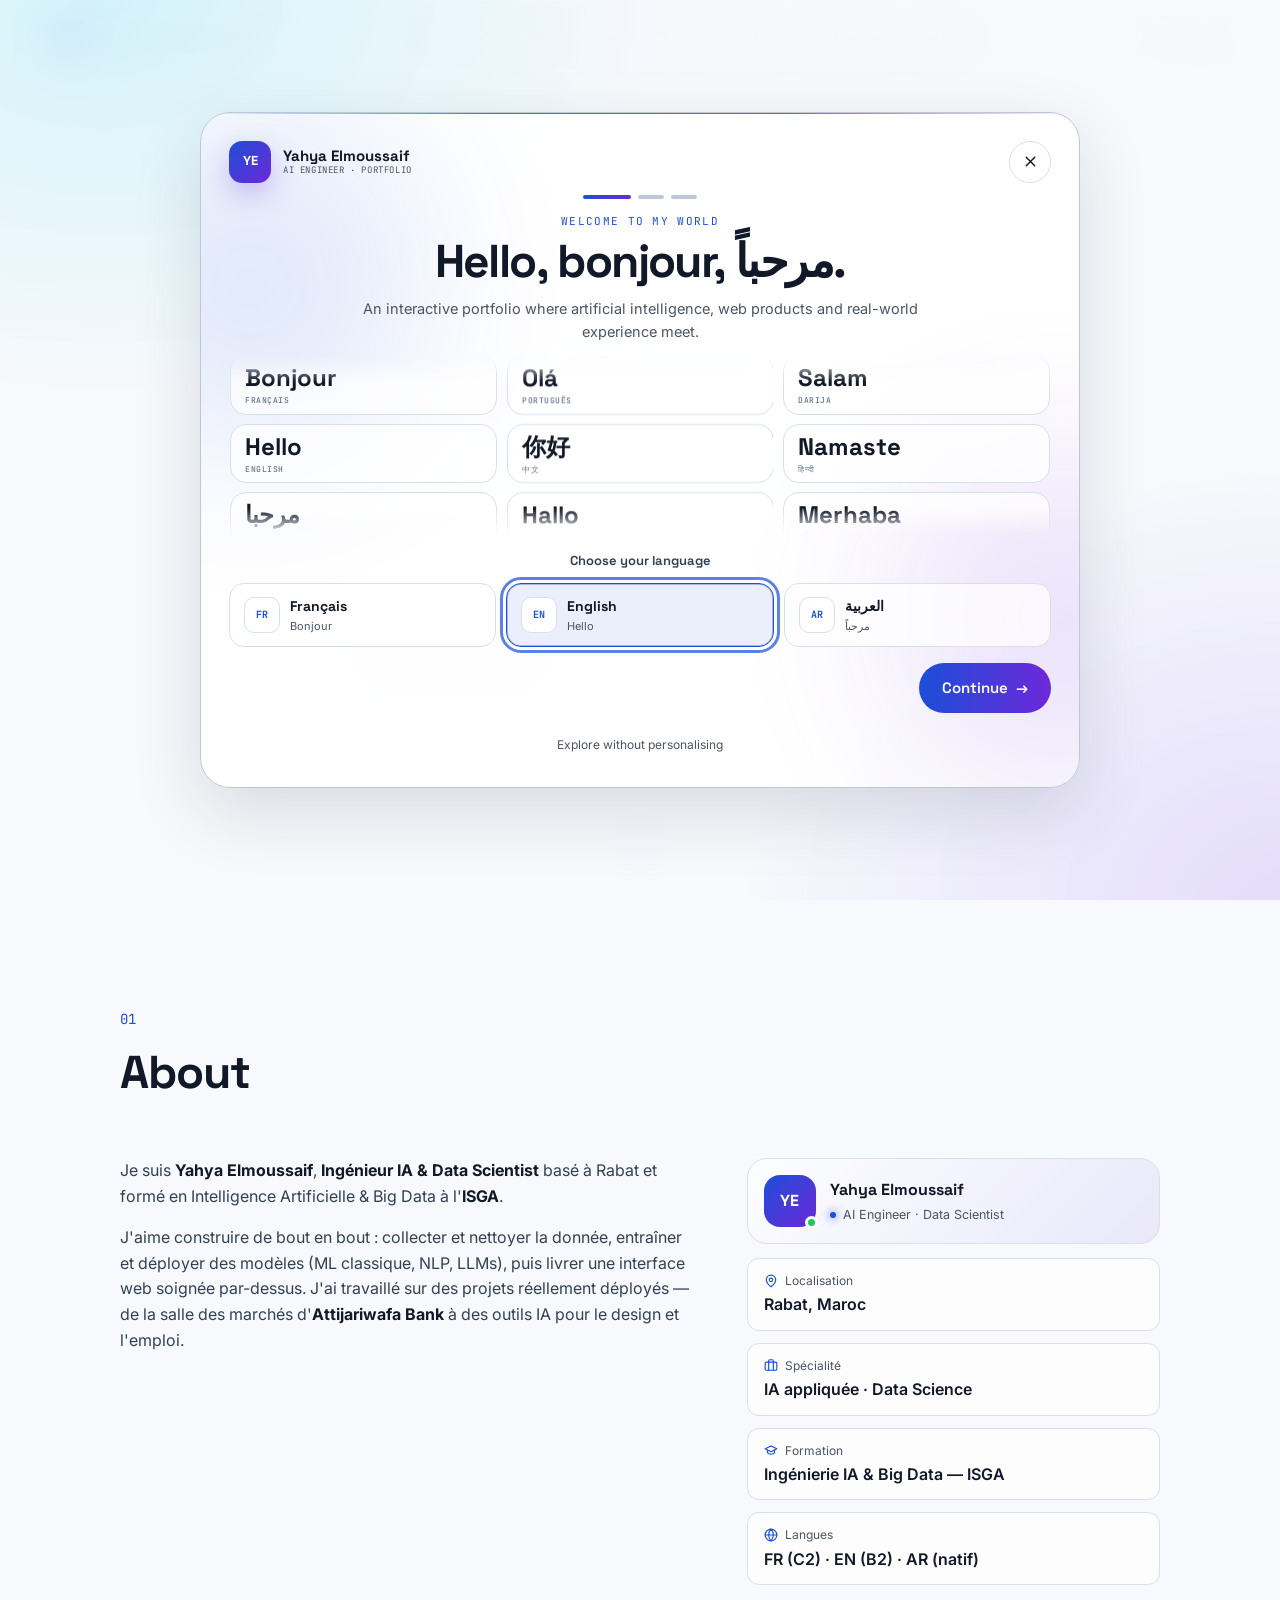
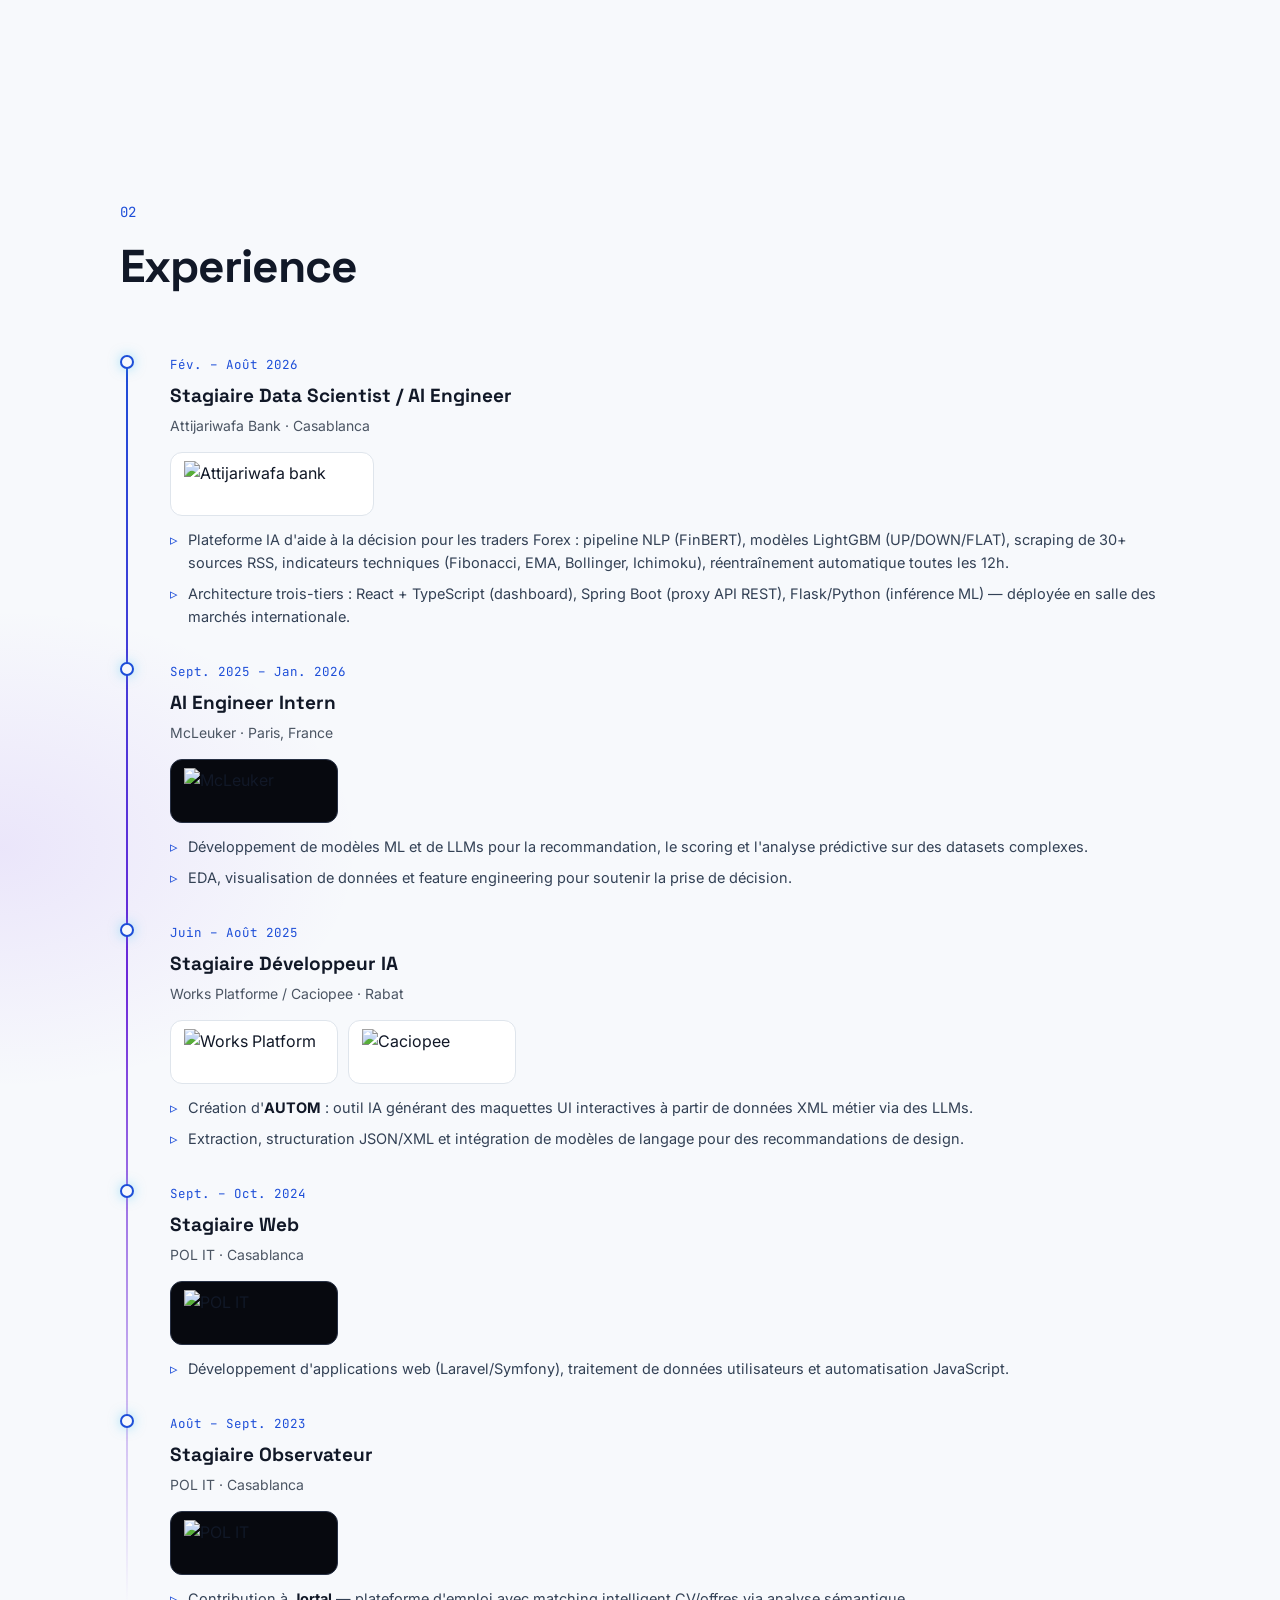
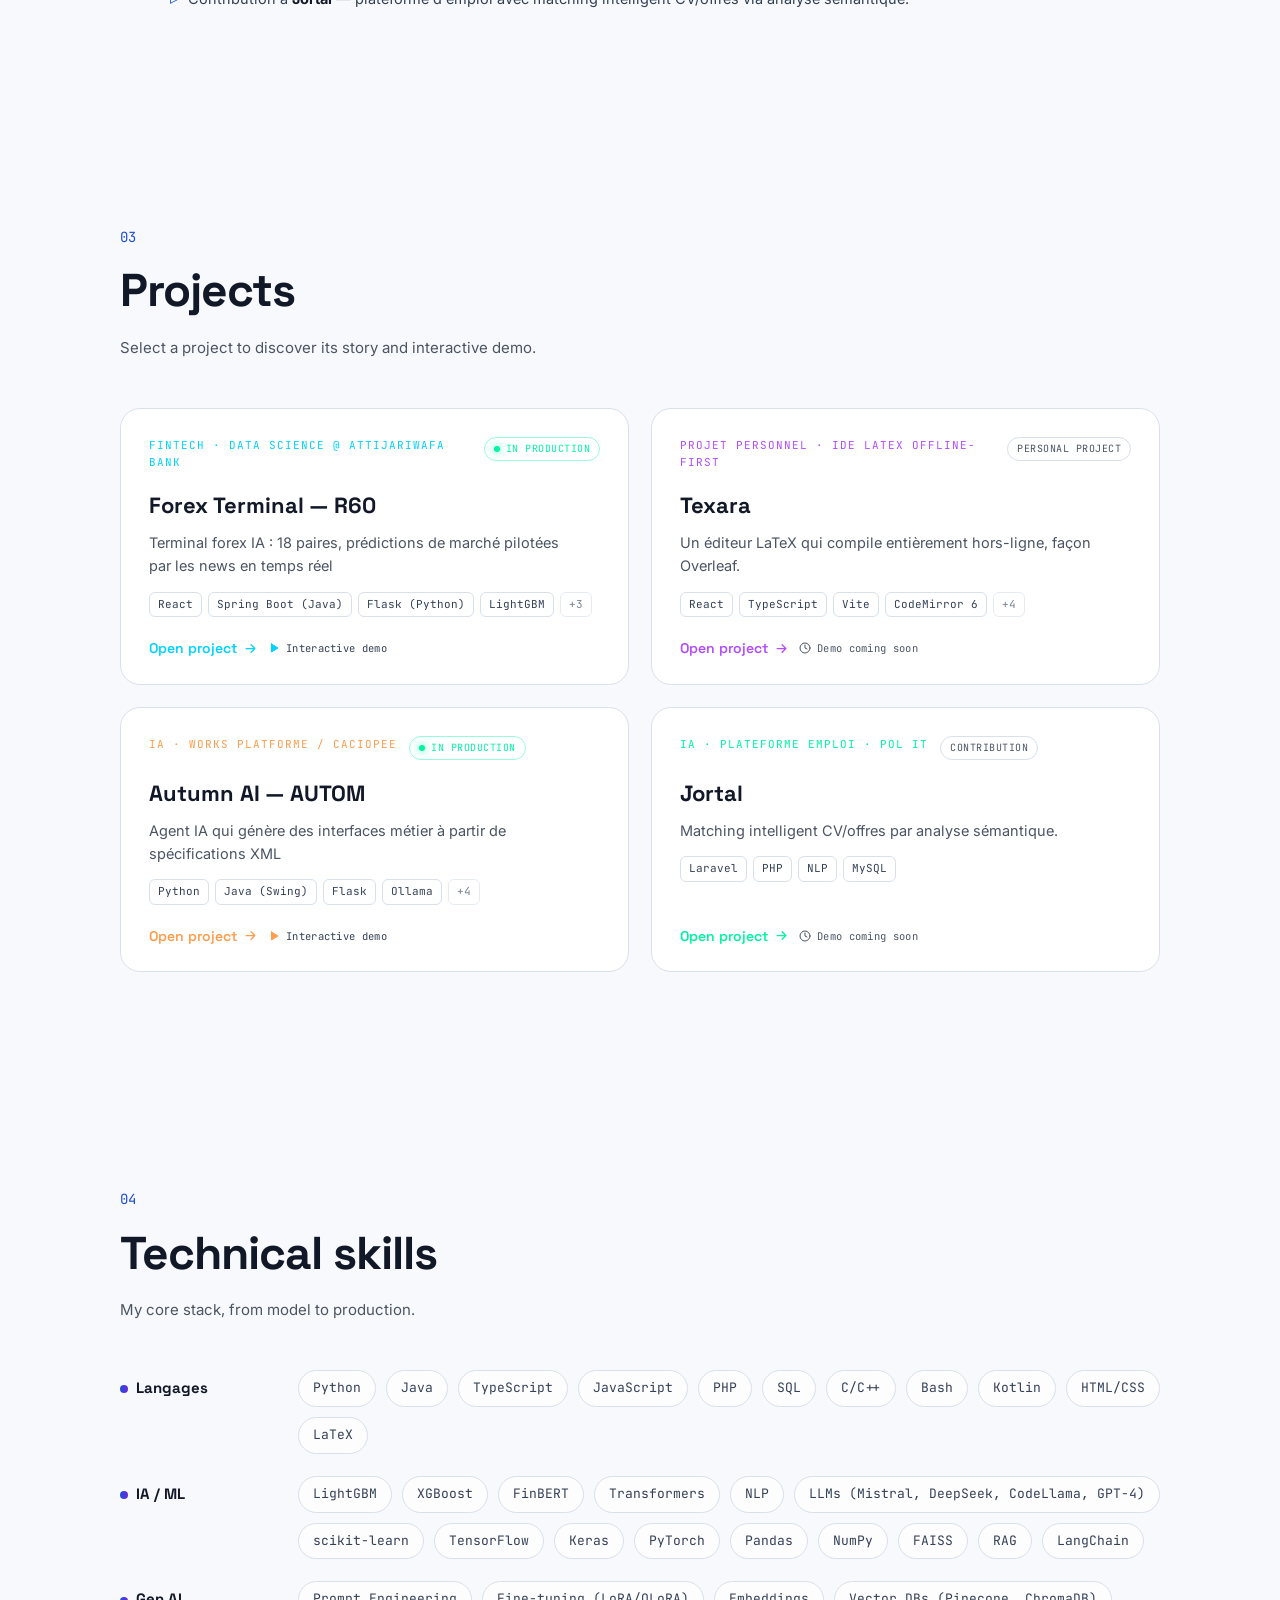
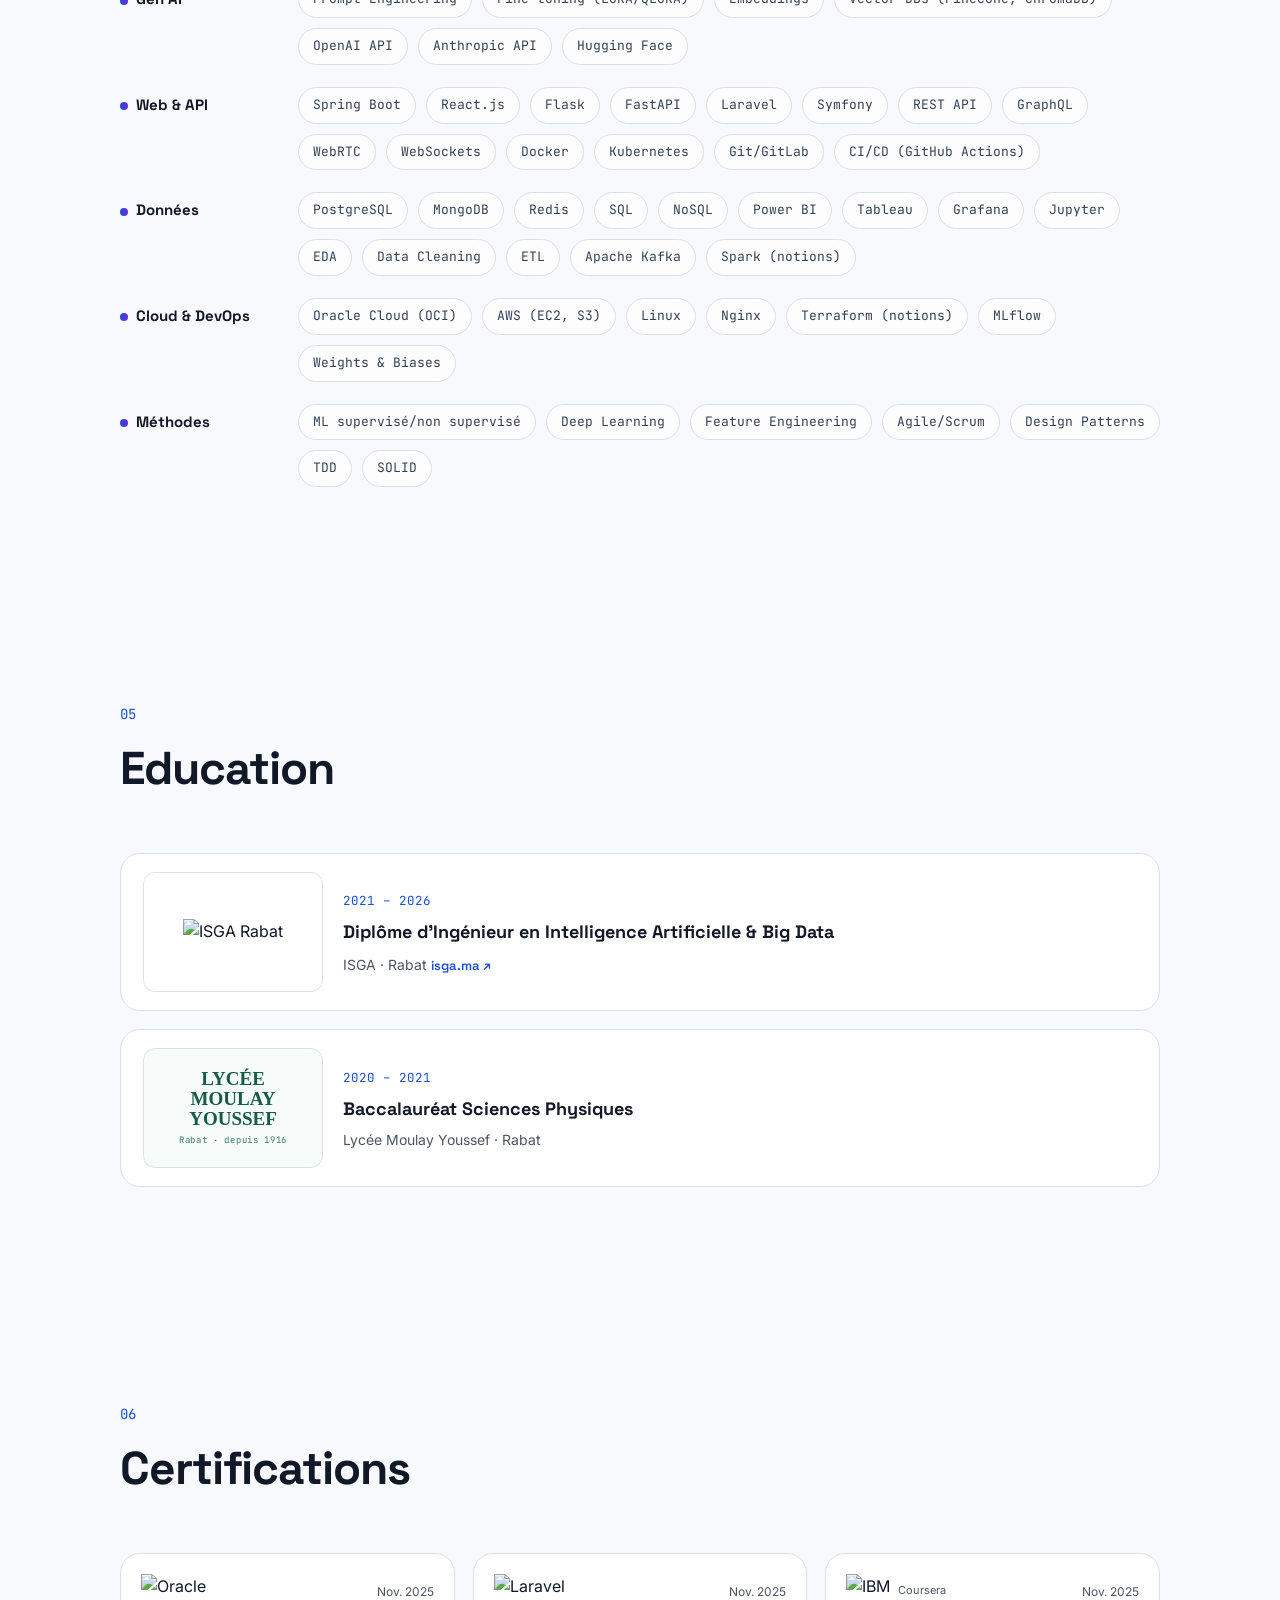
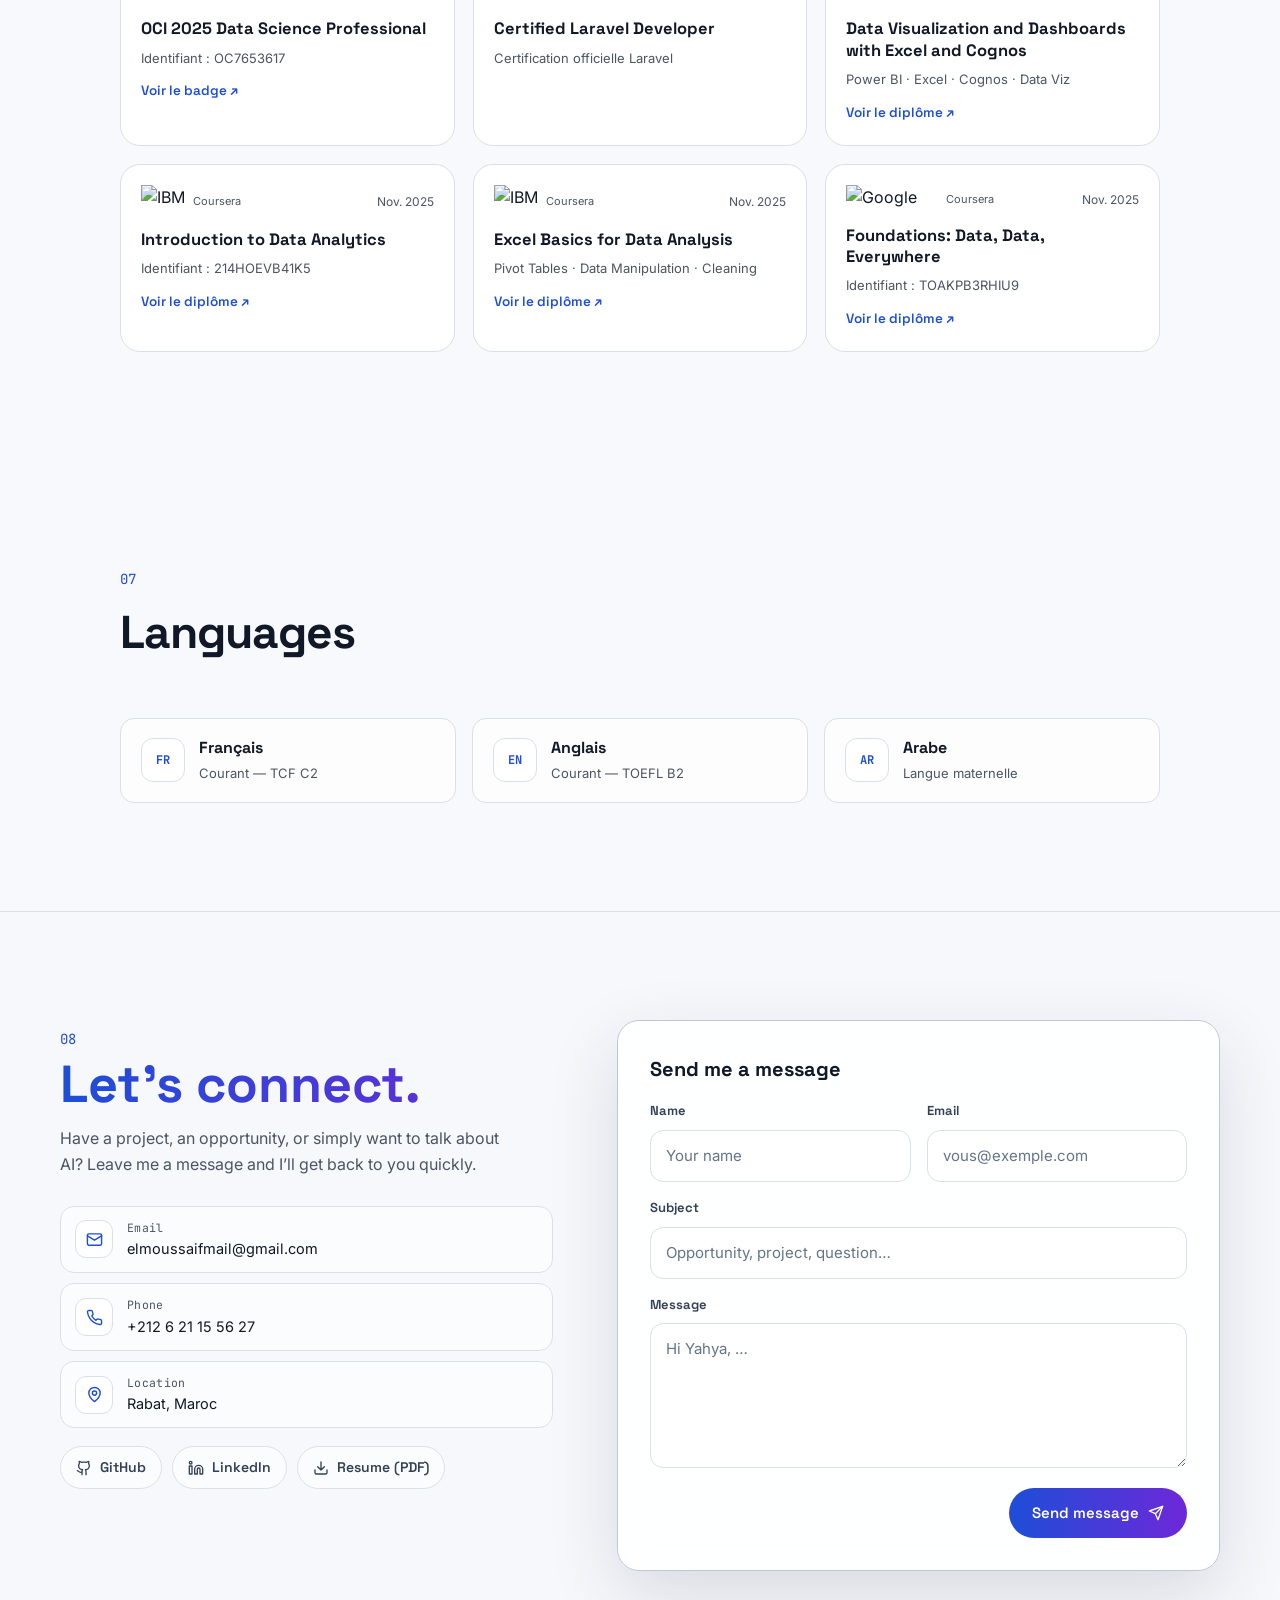
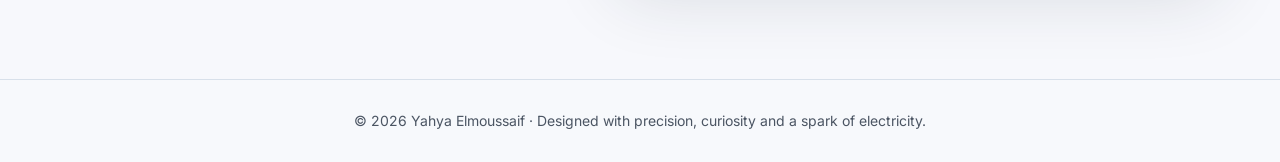
==== commit f4e554c6: "Add downloadable resume to hero and contact section Co-Authored-By: Claude Opus 5.5 <noreply@anthrop" ====
--- a/index.html
+++ b/index.html
@@ -43,6 +43,7 @@
     <symbol id="i-reload" viewBox="0 0 24 24"><path d="M21 12a9 9 0 1 1-2.64-6.36L21 8"/><path d="M21 3v5h-5"/></symbol>
     <symbol id="i-check" viewBox="0 0 24 24"><path d="M22 11.08V12a10 10 0 1 1-5.93-9.14"/><path d="m9 11 3 3L22 4"/></symbol>
     <symbol id="i-layers" viewBox="0 0 24 24"><path d="m12 2 10 5-10 5L2 7l10-5Z"/><path d="m2 17 10 5 10-5M2 12l10 5 10-5"/></symbol>
+    <symbol id="i-download" viewBox="0 0 24 24"><path d="M21 15v4a2 2 0 0 1-2 2H5a2 2 0 0 1-2-2v-4"/><path d="m7 10 5 5 5-5M12 15V3"/></symbol>
     <symbol id="i-play" viewBox="0 0 24 24"><path d="m7 4 13 8-13 8V4Z"/></symbol>
     <symbol id="i-users" viewBox="0 0 24 24"><path d="M16 21v-2a4 4 0 0 0-4-4H6a4 4 0 0 0-4 4v2"/><circle cx="9" cy="7" r="4"/><path d="M22 21v-2a4 4 0 0 0-3-3.87M16 3.13a4 4 0 0 1 0 7.75"/></symbol>
     <symbol id="i-code" viewBox="0 0 24 24"><path d="m16 18 6-6-6-6M8 6l-6 6 6 6"/></symbol>
@@ -219,6 +220,7 @@
       <div class="hero__cta">
         <a href="#projects" class="btn btn--primary magnetic" data-i18n="hero.projects">Découvrir mes projets</a>
         <a href="#connect" class="btn btn--ghost magnetic" data-i18n="hero.contact">Me contacter</a>
+        <a href="assets/YahyaElmoussaif_resume.pdf" download="YahyaElmoussaif_resume.pdf" class="btn btn--ghost magnetic"><svg class="icon" aria-hidden="true"><use href="#i-download"/></svg><span data-i18n="hero.cv">Télécharger mon CV</span></a>
       </div>
     </div>
     <a href="#about" class="hero__scroll" aria-label="Descendre">
@@ -557,6 +559,7 @@
         <div class="connect__socials">
           <a href="https://github.com/ELD1AVOLO" target="_blank" rel="noopener"><svg class="icon" aria-hidden="true"><use href="#i-github"/></svg>GitHub</a>
           <a href="https://www.linkedin.com/in/yahya-elmoussaif-aa6b65298" target="_blank" rel="noopener"><svg class="icon" aria-hidden="true"><use href="#i-linkedin"/></svg>LinkedIn</a>
+          <a href="assets/YahyaElmoussaif_resume.pdf" download="YahyaElmoussaif_resume.pdf"><svg class="icon" aria-hidden="true"><use href="#i-download"/></svg><span data-i18n="contact.cv">CV (PDF)</span></a>
         </div>
       </div>
 
@@ -632,7 +635,7 @@
   <!-- Scripts -->
   <script src="js/lightning.js?v=3"></script>
   <script src="js/projects.js?v=11"></script>
-  <script src="js/onboarding.js?v=4"></script>
+  <script src="js/onboarding.js?v=5"></script>
   <script src="js/main.js?v=25"></script>
 </body>
 </html>
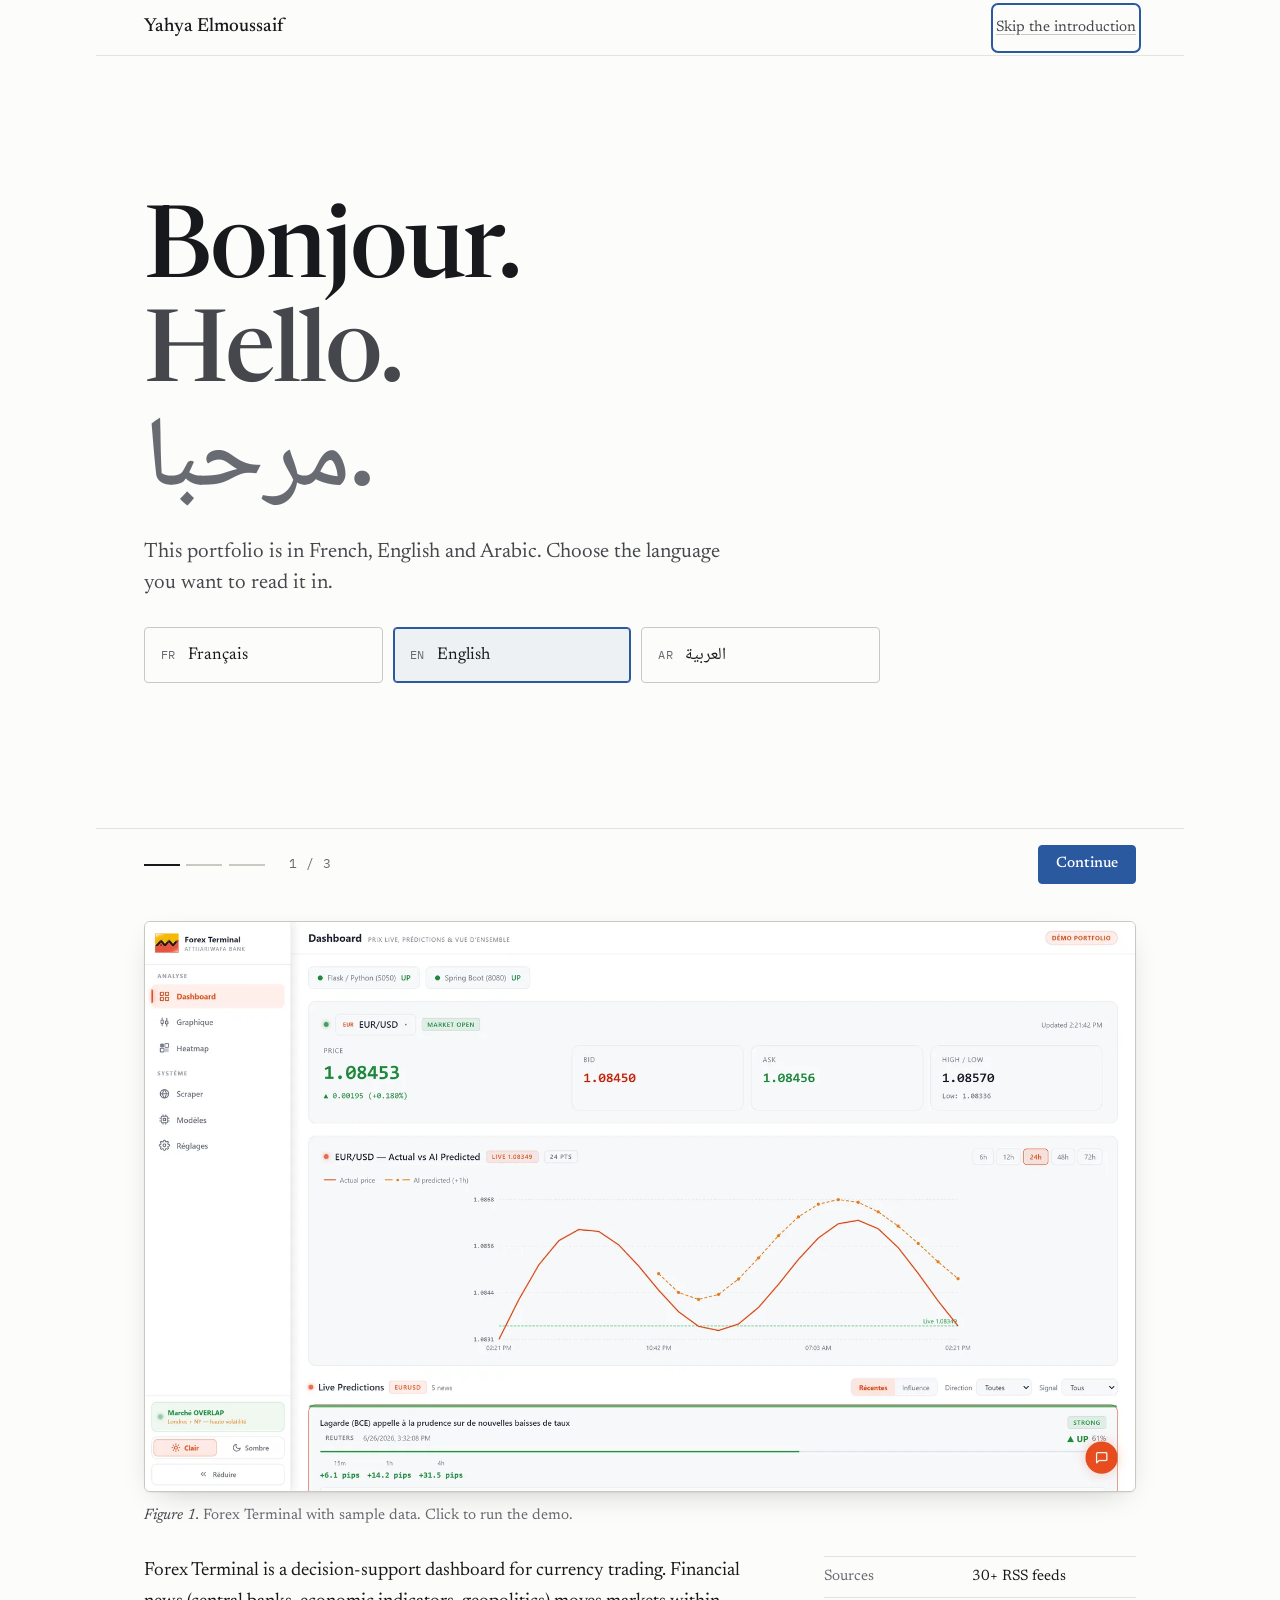
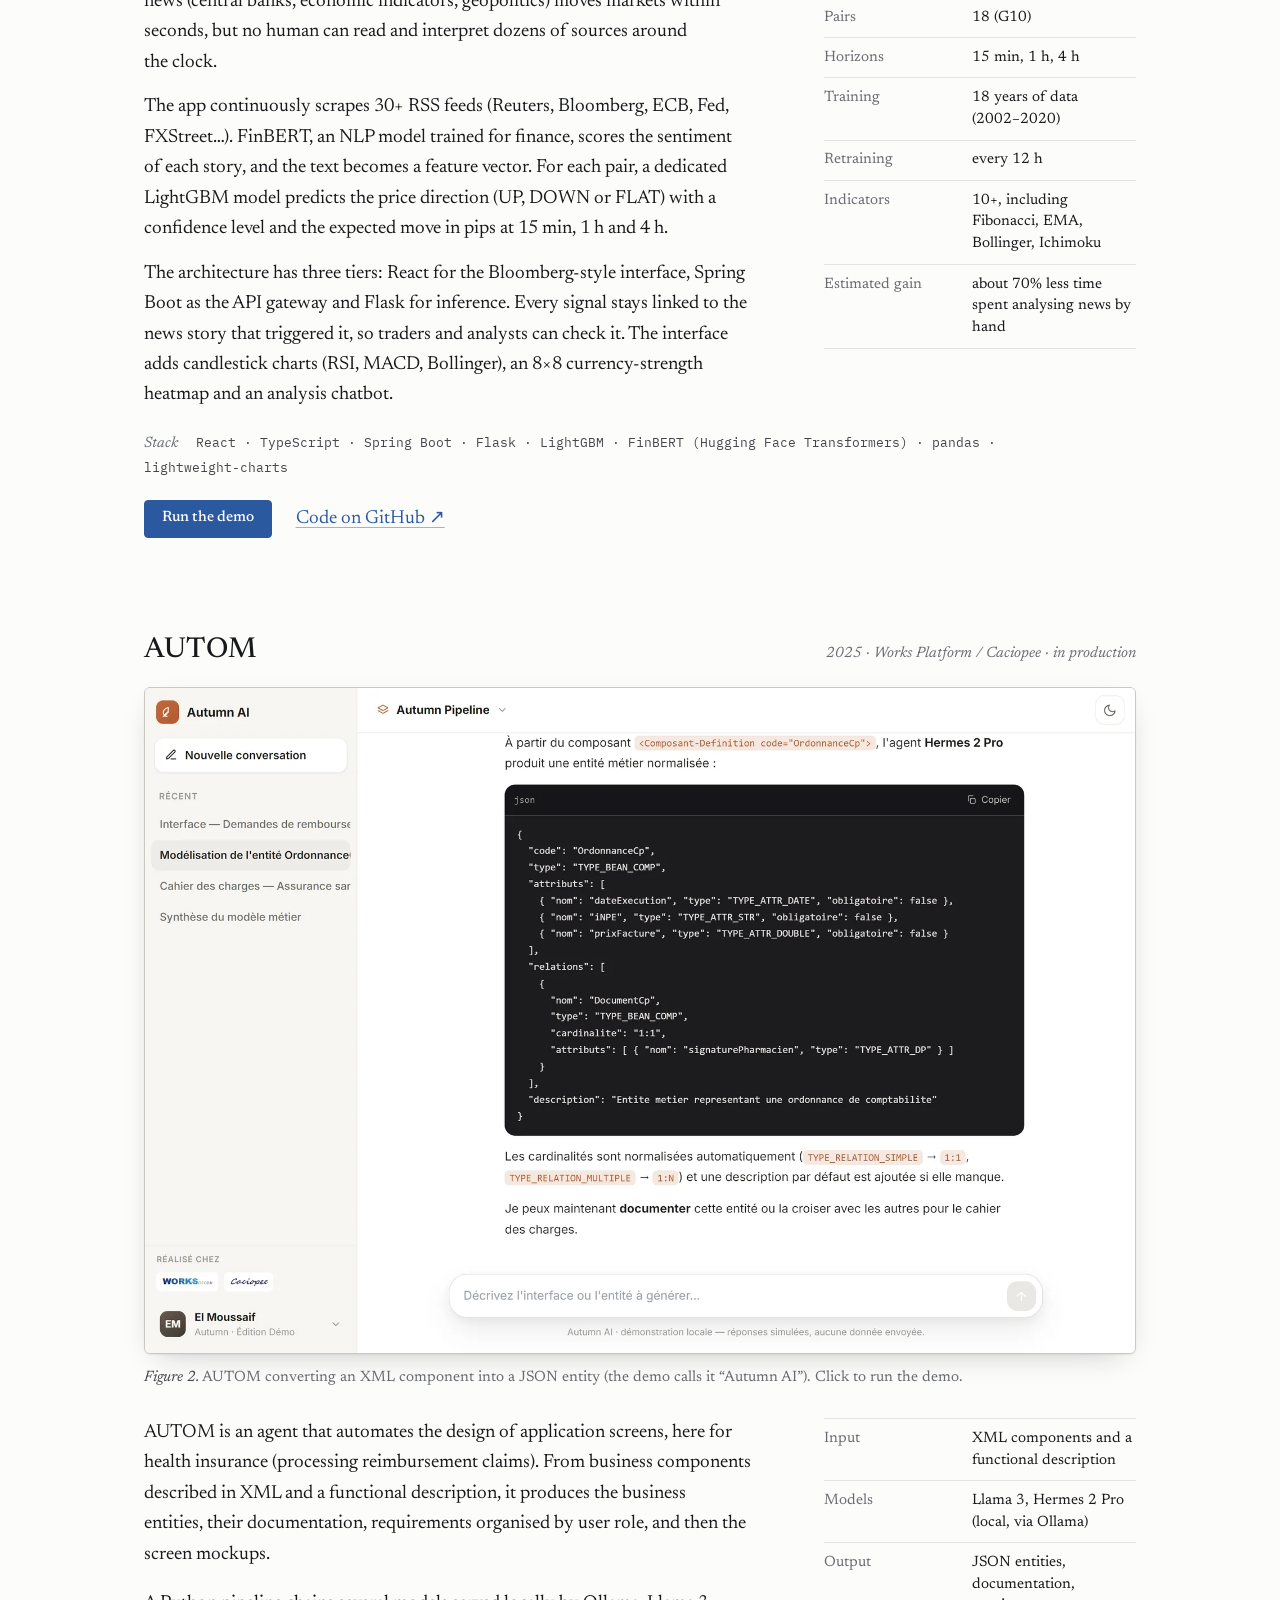
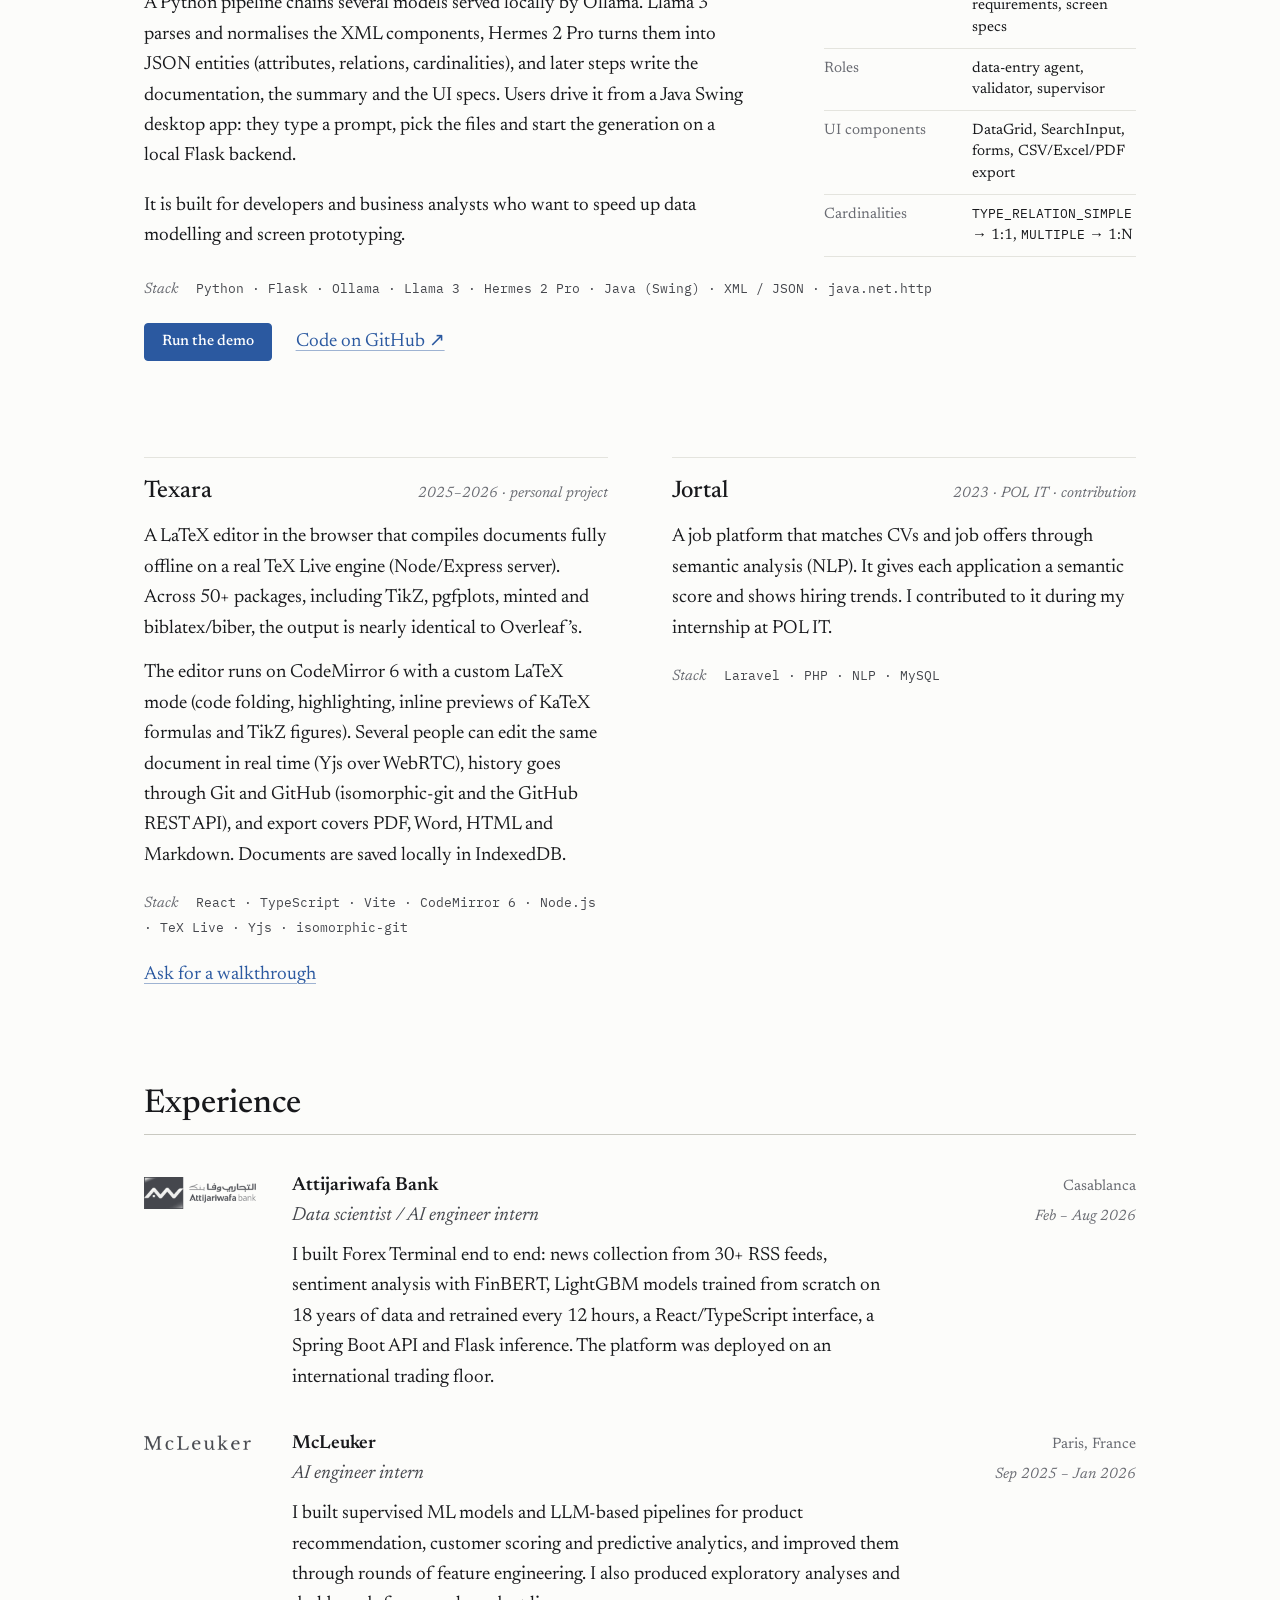
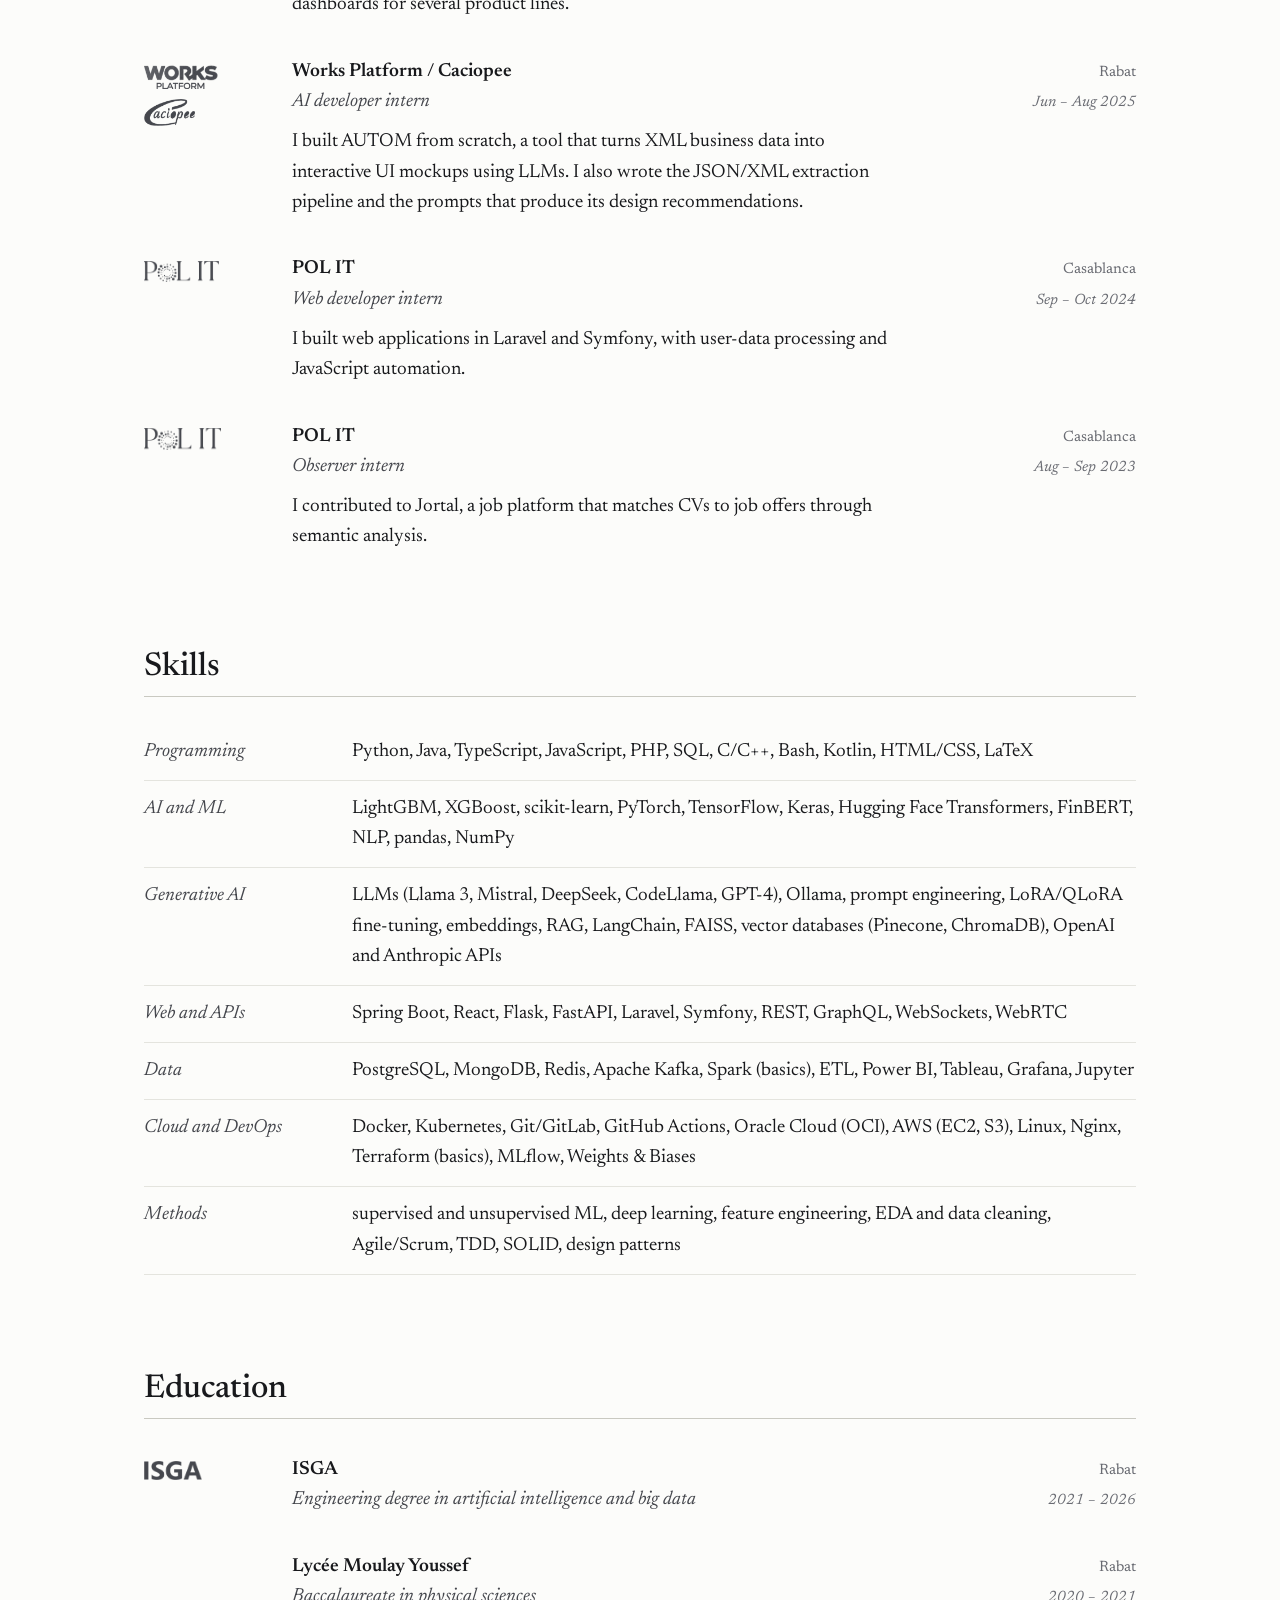
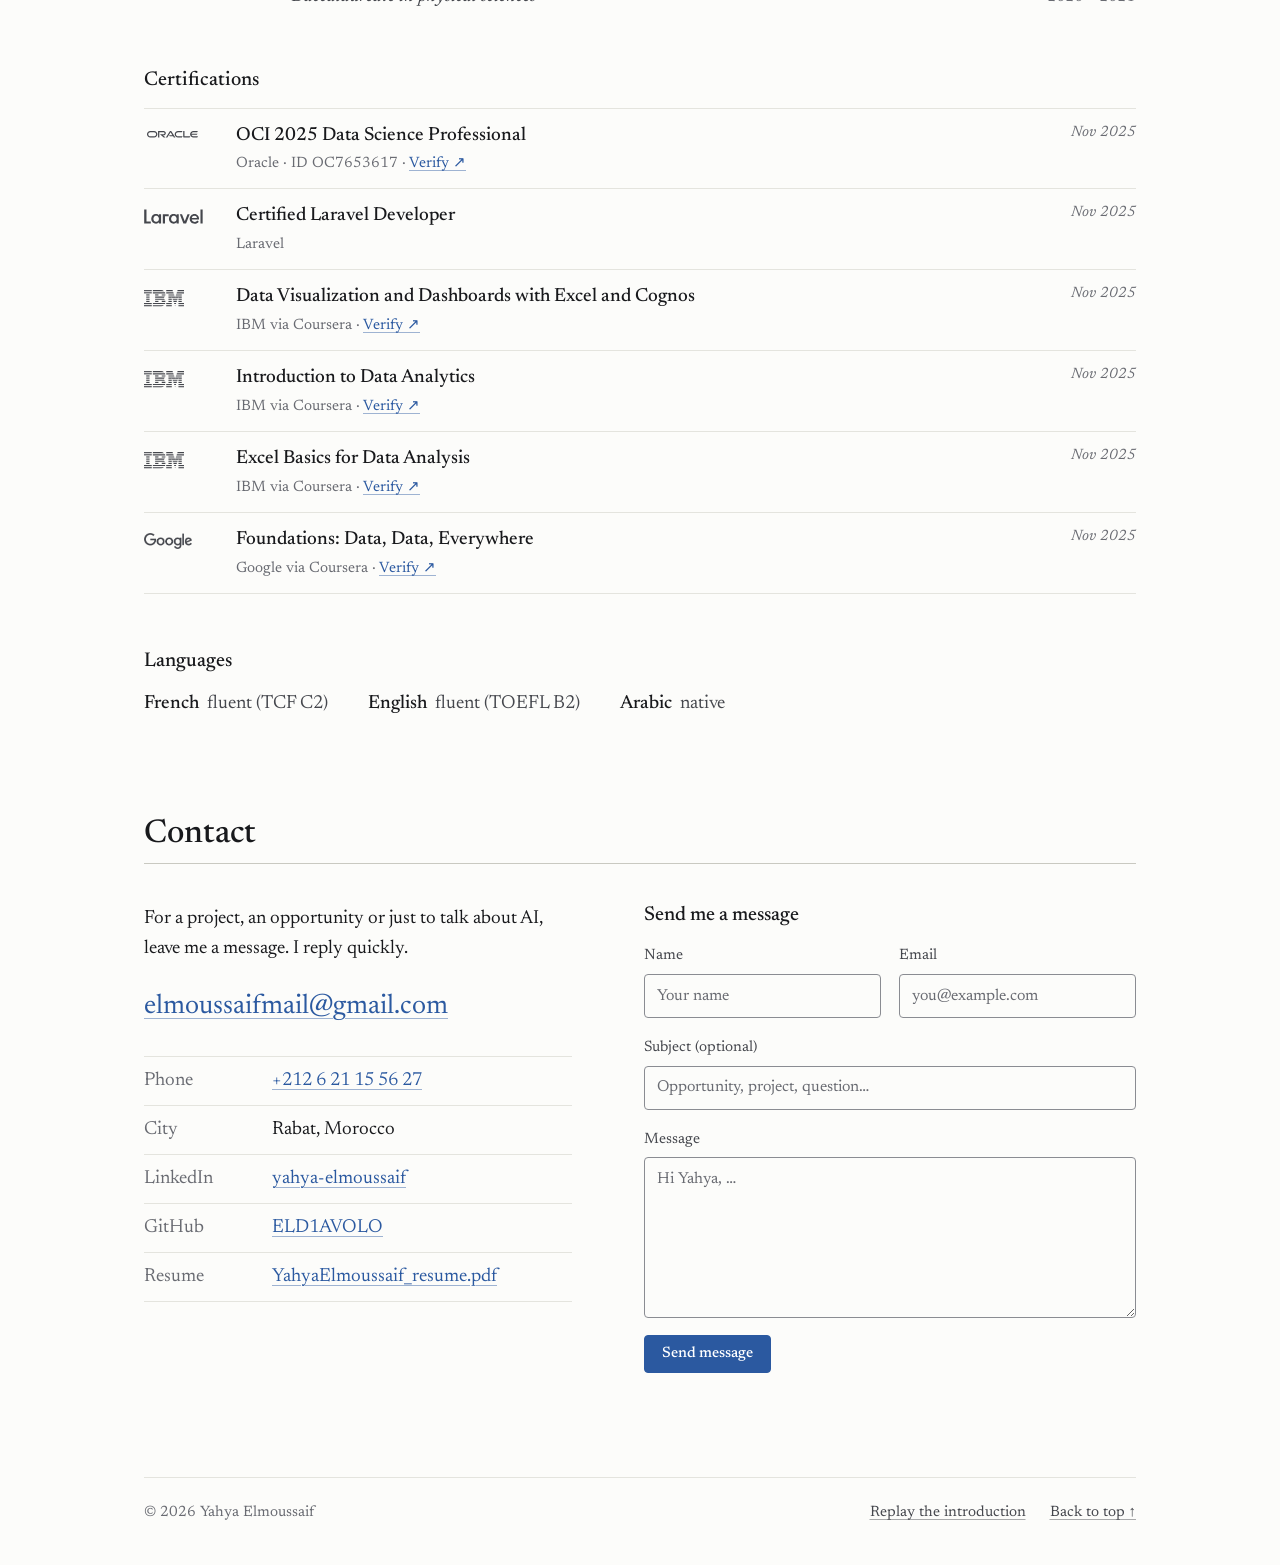
==== commit b2f0bf31: "Redesign portfolio: typeset layout, full FR/EN/AR copy, logos, welcome slides - Rewrite all copy wit" ====
--- a/index.html
+++ b/index.html
@@ -1,641 +1,499 @@
 <!DOCTYPE html>
-<html lang="fr">
+<html lang="fr" dir="ltr">
 <head>
-  <meta charset="UTF-8" />
-  <meta name="viewport" content="width=device-width, initial-scale=1.0" />
-  <meta name="description" content="Portfolio de Yahya Elmoussaif — Ingénieur en Intelligence Artificielle & Big Data. Projets IA/ML, expériences et applications en production." />
-  <meta name="theme-color" content="#070a12" />
-  <title>Yahya Elmoussaif — Ingénieur IA & Data Scientist</title>
-
-  <!-- Polices -->
+  <meta charset="utf-8" />
+  <meta name="viewport" content="width=device-width, initial-scale=1" />
+  <title data-i18n="meta.title">Yahya Elmoussaif · Ingénieur IA et data scientist</title>
+  <meta name="description" content="Ingénieur IA et data scientist à Rabat. Plateforme de prédiction Forex déployée chez Attijariwafa Bank, agent AUTOM, éditeur LaTeX Texara." data-i18n-attr="content:meta.description" />
+  <link rel="canonical" href="https://portfolio-ogqx.vercel.app/" />
+  <meta name="theme-color" content="#fcfcfa" media="(prefers-color-scheme: light)" />
+  <meta name="theme-color" content="#121315" media="(prefers-color-scheme: dark)" />
+
+  <meta property="og:type" content="profile" />
+  <meta property="og:url" content="https://portfolio-ogqx.vercel.app/" />
+  <meta property="og:title" content="Yahya Elmoussaif · Ingénieur IA et data scientist" />
+  <meta property="og:description" content="Plateforme de prédiction Forex déployée en salle des marchés chez Attijariwafa Bank, agent AUTOM, éditeur LaTeX Texara." />
+  <meta property="og:image" content="https://portfolio-ogqx.vercel.app/assets/og.png" />
+  <meta property="og:image:width" content="1200" />
+  <meta property="og:image:height" content="630" />
+  <meta property="og:locale" content="fr_FR" />
+  <meta property="og:locale:alternate" content="en_US" />
+  <meta property="og:locale:alternate" content="ar_MA" />
+  <meta name="twitter:card" content="summary_large_image" />
+
+  <link rel="icon" href="assets/favicon.svg" type="image/svg+xml" />
+  <link rel="apple-touch-icon" href="assets/apple-touch-icon.png" />
+
   <link rel="preconnect" href="https://fonts.googleapis.com" />
   <link rel="preconnect" href="https://fonts.gstatic.com" crossorigin />
-  <link href="https://fonts.googleapis.com/css2?family=Space+Grotesk:wght@400;500;600;700&family=Inter:wght@300;400;500;600&family=JetBrains+Mono:wght@400;500&display=swap" rel="stylesheet" />
-
+  <link rel="stylesheet" href="https://fonts.googleapis.com/css2?family=IBM+Plex+Mono:wght@400;500&family=Newsreader:ital,opsz,wght@0,6..72,400..600;1,6..72,400..500&family=Noto+Naskh+Arabic:wght@400..600&display=swap" />
+
+  <!-- Thème et langue appliqués avant l'affichage (évite un flash) -->
   <script>
     (() => {
+      const root = document.documentElement;
+      root.classList.add("js");
+      const langs = ["fr", "en", "ar"];
+      let lang = new URLSearchParams(location.search).get("lang");
       try {
-        const theme = localStorage.getItem("theme");
-        if (theme === "light") document.documentElement.dataset.theme = "light";
-        if (!localStorage.getItem("yahya_portfolio_profile_v1")) {
-          document.documentElement.classList.add("onboarding-pending");
-        }
+        const theme = localStorage.getItem("site-theme");
+        if (theme === "light" || theme === "dark") root.dataset.theme = theme;
+        if (!langs.includes(lang)) lang = localStorage.getItem("lang");
       } catch (_) {}
+      if (!langs.includes(lang)) lang = (navigator.language || "fr").slice(0, 2).toLowerCase();
+      if (!langs.includes(lang)) lang = "fr";
+      root.lang = lang;
+      root.dir = lang === "ar" ? "rtl" : "ltr";
     })();
   </script>
-  <link rel="stylesheet" href="css/style.css?v=26" />
+  <link rel="stylesheet" href="css/style.css?v=32" />
+
+  <script type="application/ld+json">
+  {
+    "@context": "https://schema.org",
+    "@type": "Person",
+    "name": "Yahya Elmoussaif",
+    "jobTitle": "AI Engineer & Data Scientist",
+    "url": "https://portfolio-ogqx.vercel.app/",
+    "email": "mailto:elmoussaifmail@gmail.com",
+    "address": { "@type": "PostalAddress", "addressLocality": "Rabat", "addressCountry": "MA" },
+    "alumniOf": { "@type": "CollegeOrUniversity", "name": "ISGA", "url": "https://isga.ma/" },
+    "knowsLanguage": ["fr", "en", "ar"],
+    "sameAs": ["https://github.com/ELD1AVOLO", "https://www.linkedin.com/in/yahya-elmoussaif-aa6b65298"]
+  }
+  </script>
 </head>
 <body>
-  <!-- Icônes (sprite SVG réutilisé via <use href="#i-...">) -->
-  <svg class="icon-sprite" xmlns="http://www.w3.org/2000/svg" aria-hidden="true" focusable="false">
-    <symbol id="i-pin" viewBox="0 0 24 24"><path d="M20 10c0 6-8 12-8 12s-8-6-8-12a8 8 0 0 1 16 0Z"/><circle cx="12" cy="10" r="3"/></symbol>
-    <symbol id="i-briefcase" viewBox="0 0 24 24"><rect x="2" y="7" width="20" height="14" rx="2"/><path d="M16 21V5a2 2 0 0 0-2-2h-4a2 2 0 0 0-2 2v16"/></symbol>
-    <symbol id="i-cap" viewBox="0 0 24 24"><path d="M22 10 12 5 2 10l10 5 10-5Z"/><path d="M6 12v5c3 3 9 3 12 0v-5"/></symbol>
-    <symbol id="i-globe" viewBox="0 0 24 24"><circle cx="12" cy="12" r="10"/><path d="M2 12h20M12 2a15.3 15.3 0 0 1 4 10 15.3 15.3 0 0 1-4 10 15.3 15.3 0 0 1-4-10 15.3 15.3 0 0 1 4-10Z"/></symbol>
-    <symbol id="i-phone" viewBox="0 0 24 24"><path d="M22 16.92v3a2 2 0 0 1-2.18 2 19.8 19.8 0 0 1-8.63-3.07 19.5 19.5 0 0 1-6-6A19.8 19.8 0 0 1 2.12 4.18 2 2 0 0 1 4.11 2h3a2 2 0 0 1 2 1.72c.13.96.36 1.9.7 2.81a2 2 0 0 1-.45 2.11L8.09 9.91a16 16 0 0 0 6 6l1.27-1.27a2 2 0 0 1 2.11-.45c.91.34 1.85.57 2.81.7A2 2 0 0 1 22 16.92Z"/></symbol>
-    <symbol id="i-mail" viewBox="0 0 24 24"><rect x="2" y="4" width="20" height="16" rx="2"/><path d="m22 7-10 6L2 7"/></symbol>
-    <symbol id="i-send" viewBox="0 0 24 24"><path d="M22 2 11 13"/><path d="M22 2 15 22l-4-9-9-4 20-7Z"/></symbol>
-    <symbol id="i-clock" viewBox="0 0 24 24"><circle cx="12" cy="12" r="10"/><path d="M12 6v6l4 2"/></symbol>
-    <symbol id="i-arrow" viewBox="0 0 24 24"><path d="M5 12h14M13 6l6 6-6 6"/></symbol>
-    <symbol id="i-sun" viewBox="0 0 24 24"><circle cx="12" cy="12" r="4"/><path d="M12 2v2M12 20v2M4.93 4.93l1.41 1.41M17.66 17.66l1.41 1.41M2 12h2M20 12h2M6.34 17.66l-1.41 1.41M19.07 4.93l-1.41 1.41"/></symbol>
-    <symbol id="i-moon" viewBox="0 0 24 24"><path d="M12 3a6 6 0 0 0 9 9 9 9 0 1 1-9-9Z"/></symbol>
-    <symbol id="i-close" viewBox="0 0 24 24"><path d="M18 6 6 18M6 6l12 12"/></symbol>
-    <symbol id="i-reload" viewBox="0 0 24 24"><path d="M21 12a9 9 0 1 1-2.64-6.36L21 8"/><path d="M21 3v5h-5"/></symbol>
-    <symbol id="i-check" viewBox="0 0 24 24"><path d="M22 11.08V12a10 10 0 1 1-5.93-9.14"/><path d="m9 11 3 3L22 4"/></symbol>
-    <symbol id="i-layers" viewBox="0 0 24 24"><path d="m12 2 10 5-10 5L2 7l10-5Z"/><path d="m2 17 10 5 10-5M2 12l10 5 10-5"/></symbol>
-    <symbol id="i-download" viewBox="0 0 24 24"><path d="M21 15v4a2 2 0 0 1-2 2H5a2 2 0 0 1-2-2v-4"/><path d="m7 10 5 5 5-5M12 15V3"/></symbol>
-    <symbol id="i-play" viewBox="0 0 24 24"><path d="m7 4 13 8-13 8V4Z"/></symbol>
-    <symbol id="i-users" viewBox="0 0 24 24"><path d="M16 21v-2a4 4 0 0 0-4-4H6a4 4 0 0 0-4 4v2"/><circle cx="9" cy="7" r="4"/><path d="M22 21v-2a4 4 0 0 0-3-3.87M16 3.13a4 4 0 0 1 0 7.75"/></symbol>
-    <symbol id="i-code" viewBox="0 0 24 24"><path d="m16 18 6-6-6-6M8 6l-6 6 6 6"/></symbol>
-    <symbol id="i-compass" viewBox="0 0 24 24"><circle cx="12" cy="12" r="10"/><path d="m16.24 7.76-2.12 6.36-6.36 2.12 2.12-6.36 6.36-2.12Z"/></symbol>
-    <symbol id="i-spark" viewBox="0 0 24 24"><path d="M12 3l1.9 5.8L20 11l-6.1 2.2L12 19l-1.9-5.8L4 11l6.1-2.2L12 3Z"/></symbol>
-    <symbol id="i-github" viewBox="0 0 24 24"><path d="M15 22v-4a4.8 4.8 0 0 0-1-3.5c3 0 6-2 6-5.5.08-1.25-.27-2.48-1-3.5.28-1.15.28-2.35 0-3.5 0 0-1 0-3 1.5-2.64-.5-5.36-.5-8 0C6 2 5 2 5 2c-.3 1.15-.3 2.35 0 3.5A5.4 5.4 0 0 0 4 9c0 3.5 3 5.5 6 5.5-.39.49-.68 1.05-.85 1.65S8.93 17.38 9 18v4"/><path d="M9 18c-4.51 2-5-2-7-2"/></symbol>
-    <symbol id="i-linkedin" viewBox="0 0 24 24"><path d="M16 8a6 6 0 0 1 6 6v7h-4v-7a2 2 0 0 0-4 0v7h-4v-7a6 6 0 0 1 6-6Z"/><rect x="2" y="9" width="4" height="12"/><circle cx="4" cy="4" r="2"/></symbol>
-  </svg>
-
-  <a class="skip-link" href="#mainContent">Aller au contenu</a>
-
-  <!-- ======================= ONBOARDING ======================= -->
-  <div class="onboarding" id="onboarding" aria-hidden="true">
-    <div class="onboarding__backdrop"></div>
-    <div class="onboarding__shell" role="dialog" aria-modal="true" aria-labelledby="onboardingTitle" tabindex="-1">
-      <div class="onboarding__aurora onboarding__aurora--one"></div>
-      <div class="onboarding__aurora onboarding__aurora--two"></div>
-
-      <header class="onboarding__top">
-        <div class="onboarding__brand" aria-label="Portfolio de Yahya Elmoussaif">
-          <span class="brand-monogram" aria-hidden="true">YE</span>
-          <span><strong>Yahya Elmoussaif</strong><small>AI Engineer · Portfolio</small></span>
-        </div>
-        <button class="onboarding__close" id="onboardingClose" type="button" aria-label="Fermer l’accueil"><svg class="icon" aria-hidden="true"><use href="#i-close"/></svg></button>
-      </header>
-
-      <div class="onboarding__progress" aria-label="Progression">
-        <span class="is-active" data-progress="1"></span>
-        <span data-progress="2"></span>
-        <span data-progress="3"></span>
+  <a class="skip" href="#main" data-i18n="skip">Aller au contenu</a>
+
+  <header class="top">
+    <div class="top__in wrap">
+      <a class="top__name" href="#top">Yahya Elmoussaif</a>
+      <nav class="top__nav" aria-label="Sections" data-i18n-attr="aria-label:nav.label">
+        <a href="#projects" data-i18n="nav.projects">Projets</a>
+        <a href="#experience" data-i18n="nav.experience">Expérience</a>
+        <a href="#skills" data-i18n="nav.skills">Compétences</a>
+        <a href="#education" data-i18n="nav.education">Formation</a>
+        <a href="#contact" data-i18n="nav.contact">Contact</a>
+      </nav>
+      <div class="top__tools">
+        <div class="langs" role="group" aria-label="Langue" data-i18n-attr="aria-label:lang.label">
+          <button type="button" data-lang="fr" lang="fr" title="Français" aria-pressed="true">FR</button>
+          <button type="button" data-lang="en" lang="en" title="English" aria-pressed="false">EN</button>
+          <button type="button" data-lang="ar" lang="ar" title="العربية" aria-pressed="false">AR</button>
+        </div>
+        <button class="theme" id="theme" type="button" aria-pressed="false" aria-label="Thème sombre" title="Thème sombre" data-i18n-attr="aria-label:theme.label;title:theme.label">
+          <svg viewBox="0 0 24 24" width="18" height="18" aria-hidden="true"><circle cx="12" cy="12" r="8.25" fill="none" stroke="currentColor" stroke-width="1.6" /><path d="M12 3.75a8.25 8.25 0 0 1 0 16.5Z" fill="currentColor" /></svg>
+        </button>
       </div>
-
-      <section class="onboarding__step is-active" data-step="1">
-        <div class="onboarding__copy">
-          <span class="onboarding__eyebrow" id="onboardingEyebrow">Bienvenue dans mon univers</span>
-          <h1 id="onboardingTitle">Bonjour, hello, مرحباً.</h1>
-          <p id="onboardingIntro">Un portfolio interactif où se rencontrent intelligence artificielle, produits web et expériences de terrain.</p>
-        </div>
-
-        <div class="hello-wall" aria-hidden="true">
-          <div class="hello-stream hello-stream--one"><div class="hello-stream__track">
-            <span>Bonjour<small>Français</small></span><span>Hello<small>English</small></span><span>مرحبا<small>العربية</small></span><span>Hola<small>Español</small></span><span>Ciao<small>Italiano</small></span>
-            <span>Bonjour<small>Français</small></span><span>Hello<small>English</small></span><span>مرحبا<small>العربية</small></span><span>Hola<small>Español</small></span><span>Ciao<small>Italiano</small></span>
-          </div></div>
-          <div class="hello-stream hello-stream--two"><div class="hello-stream__track">
-            <span>Olá<small>Português</small></span><span>你好<small>中文</small></span><span>Hallo<small>Deutsch</small></span><span>こんにちは<small>日本語</small></span><span>안녕하세요<small>한국어</small></span>
-            <span>Olá<small>Português</small></span><span>你好<small>中文</small></span><span>Hallo<small>Deutsch</small></span><span>こんにちは<small>日本語</small></span><span>안녕하세요<small>한국어</small></span>
-          </div></div>
-          <div class="hello-stream hello-stream--three"><div class="hello-stream__track">
-            <span>Salam<small>Darija</small></span><span>Namaste<small>हिन्दी</small></span><span>Merhaba<small>Türkçe</small></span><span>Hej<small>Svenska</small></span><span>Jambo<small>Kiswahili</small></span>
-            <span>Salam<small>Darija</small></span><span>Namaste<small>हिन्दी</small></span><span>Merhaba<small>Türkçe</small></span><span>Hej<small>Svenska</small></span><span>Jambo<small>Kiswahili</small></span>
-          </div></div>
-        </div>
-
-        <fieldset class="language-choice">
-          <legend id="languageLegend">Choisissez votre langue</legend>
-          <button type="button" class="language-choice__item is-selected" data-language="fr" aria-pressed="true"><span>FR</span><strong>Français</strong><small>Bonjour</small></button>
-          <button type="button" class="language-choice__item" data-language="en" aria-pressed="false"><span>EN</span><strong>English</strong><small>Hello</small></button>
-          <button type="button" class="language-choice__item" data-language="ar" aria-pressed="false"><span>AR</span><strong>العربية</strong><small>مرحباً</small></button>
-        </fieldset>
-
-        <div class="onboarding__actions onboarding__actions--end">
-          <button class="btn btn--primary" id="languageContinue" type="button">Continuer <span aria-hidden="true">→</span></button>
-        </div>
-      </section>
-
-      <section class="onboarding__step" data-step="2" hidden>
-        <div class="onboarding__copy">
-          <span class="onboarding__eyebrow" id="profileEyebrow">Faisons connaissance</span>
-          <h2 id="profileTitle">Et vous, qui êtes-vous&nbsp;?</h2>
-          <p id="profileIntro">Quelques mots suffisent pour rendre votre visite plus personnelle.</p>
-        </div>
-
-        <form class="visitor-form" id="visitorForm">
+    </div>
+  </header>
+
+  <main id="main">
+    <!-- ======================= INTRO ======================= -->
+    <section class="intro wrap" aria-labelledby="name">
+      <p class="greeting" id="greeting" hidden></p>
+      <h1 class="intro__name" id="name">Yahya Elmoussaif</h1>
+      <p class="intro__role" data-i18n="hero.role">Ingénieur IA et data scientist</p>
+      <div class="intro__text">
+        <p data-i18n="hero.p1">J’aime construire de bout en bout&nbsp;: collecter et nettoyer la donnée, entraîner et déployer des modèles (ML classique, NLP, LLM), puis livrer une interface web soignée par-dessus.</p>
+        <p data-i18n="hero.p2">Mon dernier projet est une plateforme qui prédit la direction de 18 paires de devises à partir des news financières. Elle a été déployée en salle des marchés chez Attijariwafa Bank.</p>
+      </div>
+      <ul class="intro__facts">
+        <li data-i18n="hero.status">Disponible pour des opportunités en IA</li>
+        <li data-i18n="hero.city">Rabat, Maroc</li>
+        <li data-i18n="hero.langs">Français, anglais, arabe</li>
+      </ul>
+      <p class="intro__links">
+        <a class="btn" href="#contact" data-i18n="hero.contact">Me contacter</a>
+        <a href="assets/YahyaElmoussaif_resume.pdf" download="YahyaElmoussaif_resume.pdf" data-i18n="hero.cv">CV (PDF)</a>
+        <a href="https://github.com/ELD1AVOLO" target="_blank" rel="me noopener">GitHub</a>
+        <a href="https://www.linkedin.com/in/yahya-elmoussaif-aa6b65298" target="_blank" rel="me noopener">LinkedIn</a>
+      </p>
+    </section>
+
+    <!-- ======================= PROJETS ======================= -->
+    <section class="section wrap" id="projects" aria-labelledby="projects-h">
+      <h2 class="section__title" id="projects-h" data-i18n="projects.title">Projets</h2>
+
+      <!-- Pour une démo : data-demo = fichier dans demos/, data-demo-size = taille de l'écran virtuel -->
+      <article class="project" id="forex-terminal" data-demo="demos/demo.html" data-demo-size="1600x920" data-demo-title="Forex Terminal">
+        <header class="line">
+          <h3 class="project__title">Forex Terminal <span class="project__code">R60</span></h3>
+          <p class="line__meta">2026 · Attijariwafa Bank · <span data-i18n="status.prod">en production</span></p>
+        </header>
+        <figure class="shot">
+          <a class="shot__link" href="demos/demo.html" target="_blank" rel="noopener" data-demo-open>
+            <span class="sr" data-i18n="demo.run">Lancer la démo</span>
+            <img src="assets/shots/forex-terminal-1760.webp" srcset="assets/shots/forex-terminal-960.webp 960w, assets/shots/forex-terminal-1760.webp 1760w" sizes="(min-width: 68rem) 62rem, 100vw" width="1760" height="1012" fetchpriority="high" alt="Capture de Forex Terminal : cours EUR/USD, prix réel et prix prédit sur 24 h, et une prédiction tirée d’une news Reuters." data-i18n-attr="alt:forex.alt" />
+            <span class="shot__hint" aria-hidden="true" data-i18n="demo.run">Lancer la démo</span>
+          </a>
+          <figcaption data-i18n="forex.caption"><span class="fig">Figure 1.</span> Forex Terminal avec des données d’exemple. Cliquez pour lancer la démo.</figcaption>
+        </figure>
+        <div class="project__body">
+          <div class="prose">
+            <p data-i18n="forex.p1">Forex Terminal est un tableau de bord d’aide à la décision pour le trading de devises. Les news financières (banques centrales, indicateurs économiques, géopolitique) font bouger les marchés en quelques secondes, mais un humain ne peut pas lire et interpréter des dizaines de sources en continu.</p>
+            <p data-i18n="forex.p2">L’application scrape en continu plus de 30 flux RSS (Reuters, Bloomberg, BCE, Fed, FXStreet…). FinBERT, un modèle NLP spécialisé en finance, analyse le sentiment de chaque news, puis le texte devient un vecteur de caractéristiques. Pour chaque paire, un modèle LightGBM dédié prédit la direction du prix (UP, DOWN ou FLAT) avec un niveau de confiance et le mouvement attendu en pips à 15&nbsp;min, 1&nbsp;h et 4&nbsp;h.</p>
+            <p data-i18n="forex.p3">L’architecture compte trois tiers&nbsp;: React pour l’interface façon Bloomberg, Spring Boot comme passerelle API et Flask pour l’inférence. Chaque signal reste relié à la news qui l’a déclenché, pour que les traders et les analystes puissent le vérifier. L’interface ajoute des graphiques en chandeliers (RSI, MACD, Bollinger), une heatmap 8×8 de la force des devises et un chatbot d’analyse.</p>
+          </div>
+          <dl class="facts">
+            <div><dt data-i18n="forex.k1">Sources</dt><dd data-i18n="forex.v1">30+ flux RSS</dd></div>
+            <div><dt data-i18n="forex.k2">Paires</dt><dd>18 (G10)</dd></div>
+            <div><dt data-i18n="forex.k3">Horizons</dt><dd data-i18n="forex.v3">15&nbsp;min, 1&nbsp;h, 4&nbsp;h</dd></div>
+            <div><dt data-i18n="forex.k4">Entraînement</dt><dd data-i18n="forex.v4">18 ans de données (<span class="nw">2002–2020</span>)</dd></div>
+            <div><dt data-i18n="forex.k5">Réentraînement</dt><dd data-i18n="forex.v5">toutes les 12&nbsp;h</dd></div>
+            <div><dt data-i18n="forex.k6">Indicateurs</dt><dd data-i18n="forex.v6">10+, dont Fibonacci, EMA, Bollinger, Ichimoku</dd></div>
+            <div><dt data-i18n="forex.k7">Gain estimé</dt><dd data-i18n="forex.v7">environ 70&nbsp;% de temps en moins sur l’analyse manuelle des news</dd></div>
+          </dl>
+        </div>
+        <p class="stack"><span class="stack__label" data-i18n="label.stack">Stack</span> React · TypeScript · Spring Boot · Flask · LightGBM · FinBERT (Hugging Face Transformers) · pandas · lightweight-charts</p>
+        <p class="project__links">
+          <a class="btn" href="demos/demo.html" target="_blank" rel="noopener" data-demo-open data-i18n="demo.run">Lancer la démo</a>
+          <a href="https://github.com/ELD1AVOLO/EUR-USD-Intelligence-Dashboard" target="_blank" rel="noopener" data-i18n="link.code">Code sur GitHub ↗</a>
+        </p>
+      </article>
+
+      <article class="project" id="autom" data-demo="demos/demo_automn.html" data-demo-size="1280x860" data-demo-title="AUTOM">
+        <header class="line">
+          <h3 class="project__title">AUTOM</h3>
+          <p class="line__meta">2025 · Works Platform / Caciopee · <span data-i18n="status.prod">en production</span></p>
+        </header>
+        <figure class="shot">
+          <a class="shot__link" href="demos/demo_automn.html" target="_blank" rel="noopener" data-demo-open>
+            <span class="sr" data-i18n="demo.run">Lancer la démo</span>
+            <img src="assets/shots/autom-1760.webp" srcset="assets/shots/autom-960.webp 960w, assets/shots/autom-1760.webp 1760w" sizes="(min-width: 68rem) 62rem, 100vw" width="1760" height="1182" loading="lazy" decoding="async" alt="Capture d’AUTOM : le composant XML OrdonnanceCp converti en entité JSON, avec ses attributs, ses relations et leurs cardinalités." data-i18n-attr="alt:autom.alt" />
+            <span class="shot__hint" aria-hidden="true" data-i18n="demo.run">Lancer la démo</span>
+          </a>
+          <figcaption data-i18n="autom.caption"><span class="fig">Figure 2.</span> AUTOM convertit un composant XML en entité JSON (la démo l’appelle «&nbsp;Autumn AI&nbsp;»). Cliquez pour lancer la démo.</figcaption>
+        </figure>
+        <div class="project__body">
+          <div class="prose">
+            <p data-i18n="autom.p1">AUTOM est un agent qui automatise la conception d’interfaces applicatives, ici pour l’assurance santé (gestion des demandes de remboursement). À partir de composants métier décrits en XML et d’une description fonctionnelle, il produit les entités métier, leur documentation, un cahier des charges par rôle utilisateur, puis la maquette des écrans.</p>
+            <p data-i18n="autom.p2">Un pipeline Python enchaîne plusieurs modèles servis en local par Ollama. Llama&nbsp;3 parse et normalise les composants XML, Hermes&nbsp;2&nbsp;Pro les transforme en entités JSON (attributs, relations, cardinalités), et les étapes suivantes génèrent la documentation, la synthèse et les spécifications d’UI. L’utilisateur pilote le tout depuis une application de bureau Java Swing&nbsp;: il saisit son prompt, choisit les fichiers et lance la génération sur un backend Flask local.</p>
+            <p data-i18n="autom.p3">L’outil s’adresse aux développeurs et aux analystes métier qui veulent accélérer la modélisation et le prototypage d’écrans.</p>
+          </div>
+          <dl class="facts">
+            <div><dt data-i18n="autom.k1">Entrée</dt><dd data-i18n="autom.v1">composants XML et description fonctionnelle</dd></div>
+            <div><dt data-i18n="autom.k2">Modèles</dt><dd data-i18n="autom.v2">Llama&nbsp;3, Hermes&nbsp;2&nbsp;Pro (en local, via Ollama)</dd></div>
+            <div><dt data-i18n="autom.k3">Sorties</dt><dd data-i18n="autom.v3">entités JSON, documentation, cahier des charges, spécification des écrans</dd></div>
+            <div><dt data-i18n="autom.k4">Rôles</dt><dd data-i18n="autom.v4">agent de saisie, valideur, superviseur</dd></div>
+            <div><dt data-i18n="autom.k5">Composants d’UI</dt><dd data-i18n="autom.v5">DataGrid, SearchInput, formulaires, export CSV/Excel/PDF</dd></div>
+            <div><dt data-i18n="autom.k6">Cardinalités</dt><dd><code>TYPE_RELATION_SIMPLE</code> → 1:1, <code>MULTIPLE</code> → 1:N</dd></div>
+          </dl>
+        </div>
+        <p class="stack"><span class="stack__label" data-i18n="label.stack">Stack</span> Python · Flask · Ollama · Llama 3 · Hermes 2 Pro · Java (Swing) · XML / JSON · java.net.http</p>
+        <p class="project__links">
+          <a class="btn" href="demos/demo_automn.html" target="_blank" rel="noopener" data-demo-open data-i18n="demo.run">Lancer la démo</a>
+          <a href="https://github.com/ELD1AVOLO/AUTOMN_AI_AGENT" target="_blank" rel="noopener" data-i18n="link.code">Code sur GitHub ↗</a>
+        </p>
+      </article>
+
+      <div class="minor">
+        <article class="project project--minor" id="texara">
+          <header class="line">
+            <h3 class="project__title">Texara</h3>
+            <p class="line__meta">2025–2026 · <span data-i18n="status.personal">projet personnel</span></p>
+          </header>
+          <div class="prose">
+            <p data-i18n="texara.p1">Un éditeur LaTeX dans le navigateur qui compile les documents entièrement hors ligne sur un vrai moteur TeX Live (serveur Node/Express). Sur plus de 50 packages, dont TikZ, pgfplots, minted et biblatex/biber, la sortie est quasi identique à celle d’Overleaf.</p>
+            <p data-i18n="texara.p2">L’éditeur repose sur CodeMirror&nbsp;6 avec un mode LaTeX sur mesure (repli de code, coloration, aperçu en ligne des formules KaTeX et des figures TikZ). Plusieurs personnes peuvent éditer le même document en temps réel (Yjs sur WebRTC), l’historique passe par Git et GitHub (isomorphic-git et l’API REST de GitHub), et l’export couvre PDF, Word, HTML et Markdown. Les documents sont enregistrés en local dans IndexedDB.</p>
+          </div>
+          <p class="stack"><span class="stack__label" data-i18n="label.stack">Stack</span> React · TypeScript · Vite · CodeMirror 6 · Node.js · TeX Live · Yjs · isomorphic-git</p>
+          <p class="project__links">
+            <a href="#contact" data-subject="Démonstration de Texara" data-i18n-attr="data-subject:texara.subject" data-i18n="link.walkthrough">Demander une démonstration</a>
+          </p>
+        </article>
+
+        <article class="project project--minor" id="jortal">
+          <header class="line">
+            <h3 class="project__title">Jortal</h3>
+            <p class="line__meta">2023 · POL IT · <span data-i18n="status.contribution">contribution</span></p>
+          </header>
+          <div class="prose">
+            <p data-i18n="jortal.p1">Une plateforme d’emploi qui rapproche CV et offres par analyse sémantique (NLP). Elle attribue un score sémantique à chaque candidature et affiche les tendances du recrutement. J’y ai contribué pendant mon stage chez POL IT.</p>
+          </div>
+          <p class="stack"><span class="stack__label" data-i18n="label.stack">Stack</span> Laravel · PHP · NLP · MySQL</p>
+        </article>
+      </div>
+    </section>
+
+    <!-- ======================= EXPÉRIENCE ======================= -->
+    <section class="section wrap" id="experience" aria-labelledby="experience-h">
+      <h2 class="section__title" id="experience-h" data-i18n="experience.title">Expérience</h2>
+      <ol class="entries">
+        <li class="entry">
+          <span class="entry__logo" aria-hidden="true"><span class="logo logo--attijariwafa"></span></span>
+          <div class="entry__head">
+            <h3 class="entry__org"><a href="https://www.attijariwafabank.com/" target="_blank" rel="noopener">Attijariwafa Bank</a></h3>
+            <p class="entry__place" data-i18n="city.casablanca">Casablanca</p>
+            <p class="entry__role" data-i18n="exp1.role">Stagiaire data scientist / ingénieur IA</p>
+            <p class="entry__date" data-i18n="exp1.date">Févr. – août 2026</p>
+          </div>
+          <p class="entry__text" data-i18n="exp1.text">J’ai construit Forex Terminal de bout en bout&nbsp;: collecte des news sur plus de 30 flux RSS, analyse de sentiment avec FinBERT, modèles LightGBM entraînés de zéro sur 18 ans de données et réentraînés toutes les 12&nbsp;h, interface React/TypeScript, API Spring Boot et inférence Flask. La plateforme a été déployée en salle des marchés internationale.</p>
+        </li>
+        <li class="entry">
+          <span class="entry__logo" aria-hidden="true"><span class="logo logo--mcleuker"></span></span>
+          <div class="entry__head">
+            <h3 class="entry__org"><a href="https://www.mcleuker.com/" target="_blank" rel="noopener">McLeuker</a></h3>
+            <p class="entry__place" data-i18n="city.paris">Paris, France</p>
+            <p class="entry__role" data-i18n="exp2.role">Stagiaire ingénieur IA</p>
+            <p class="entry__date" data-i18n="exp2.date">Sept. 2025 – janv. 2026</p>
+          </div>
+          <p class="entry__text" data-i18n="exp2.text">J’ai développé des modèles de ML supervisé et des pipelines à base de LLM pour la recommandation produit, le scoring client et l’analyse prédictive, et je les ai améliorés par itérations de feature engineering. J’ai aussi produit des analyses exploratoires et des tableaux de bord pour plusieurs gammes de produits.</p>
+        </li>
+        <li class="entry">
+          <span class="entry__logo" aria-hidden="true"><span class="logo logo--works-platform"></span><span class="logo logo--caciopee"></span></span>
+          <div class="entry__head">
+            <h3 class="entry__org"><a href="https://worksplatform.com/works/" target="_blank" rel="noopener">Works Platform</a> / <a href="https://www.caciopee.com/" target="_blank" rel="noopener">Caciopee</a></h3>
+            <p class="entry__place" data-i18n="city.rabat">Rabat</p>
+            <p class="entry__role" data-i18n="exp3.role">Stagiaire développeur IA</p>
+            <p class="entry__date" data-i18n="exp3.date">Juin – août 2025</p>
+          </div>
+          <p class="entry__text" data-i18n="exp3.text">J’ai construit AUTOM de zéro, un outil qui transforme des données métier XML en maquettes d’interface interactives à l’aide de LLM. J’ai aussi écrit le pipeline d’extraction et de structuration JSON/XML, et les prompts qui produisent les recommandations de design.</p>
+        </li>
+        <li class="entry">
+          <span class="entry__logo" aria-hidden="true"><span class="logo logo--pol-it"></span></span>
+          <div class="entry__head">
+            <h3 class="entry__org"><a href="https://pol-it.ma/" target="_blank" rel="noopener">POL IT</a></h3>
+            <p class="entry__place" data-i18n="city.casablanca">Casablanca</p>
+            <p class="entry__role" data-i18n="exp4.role">Stagiaire développeur web</p>
+            <p class="entry__date" data-i18n="exp4.date">Sept. – oct. 2024</p>
+          </div>
+          <p class="entry__text" data-i18n="exp4.text">J’ai développé des applications web en Laravel et Symfony, avec du traitement de données utilisateurs et de l’automatisation en JavaScript.</p>
+        </li>
+        <li class="entry">
+          <span class="entry__logo" aria-hidden="true"><span class="logo logo--pol-it"></span></span>
+          <div class="entry__head">
+            <h3 class="entry__org"><a href="https://pol-it.ma/" target="_blank" rel="noopener">POL IT</a></h3>
+            <p class="entry__place" data-i18n="city.casablanca">Casablanca</p>
+            <p class="entry__role" data-i18n="exp5.role">Stagiaire observateur</p>
+            <p class="entry__date" data-i18n="exp5.date">Août – sept. 2023</p>
+          </div>
+          <p class="entry__text" data-i18n="exp5.text">J’ai contribué à Jortal, une plateforme d’emploi qui rapproche CV et offres par analyse sémantique.</p>
+        </li>
+      </ol>
+    </section>
+
+    <!-- ======================= COMPÉTENCES ======================= -->
+    <section class="section wrap" id="skills" aria-labelledby="skills-h">
+      <h2 class="section__title" id="skills-h" data-i18n="skills.title">Compétences</h2>
+      <dl class="skills">
+        <div><dt data-i18n="skills.k1">Langages</dt><dd>Python, Java, TypeScript, JavaScript, PHP, SQL, C/C++, Bash, Kotlin, HTML/CSS, LaTeX</dd></div>
+        <div><dt data-i18n="skills.k2">IA et ML</dt><dd>LightGBM, XGBoost, scikit-learn, PyTorch, TensorFlow, Keras, Hugging Face Transformers, FinBERT, NLP, pandas, NumPy</dd></div>
+        <div><dt data-i18n="skills.k3">IA générative</dt><dd data-i18n="skills.v3">LLM (Llama&nbsp;3, Mistral, DeepSeek, CodeLlama, GPT-4), Ollama, prompt engineering, fine-tuning LoRA/QLoRA, embeddings, RAG, LangChain, FAISS, bases vectorielles (Pinecone, ChromaDB), API OpenAI et Anthropic</dd></div>
+        <div><dt data-i18n="skills.k4">Web et API</dt><dd>Spring Boot, React, Flask, FastAPI, Laravel, Symfony, REST, GraphQL, WebSockets, WebRTC</dd></div>
+        <div><dt data-i18n="skills.k5">Données</dt><dd data-i18n="skills.v5">PostgreSQL, MongoDB, Redis, Apache Kafka, Spark (notions), ETL, Power BI, Tableau, Grafana, Jupyter</dd></div>
+        <div><dt data-i18n="skills.k6">Cloud et DevOps</dt><dd data-i18n="skills.v6">Docker, Kubernetes, Git/GitLab, GitHub Actions, Oracle Cloud (OCI), AWS (EC2, S3), Linux, Nginx, Terraform (notions), MLflow, Weights &amp; Biases</dd></div>
+        <div><dt data-i18n="skills.k7">Méthodes</dt><dd data-i18n="skills.v7">ML supervisé et non supervisé, deep learning, feature engineering, EDA et nettoyage de données, Agile/Scrum, TDD, SOLID, design patterns</dd></div>
+      </dl>
+    </section>
+
+    <!-- ======================= FORMATION ======================= -->
+    <section class="section wrap" id="education" aria-labelledby="education-h">
+      <h2 class="section__title" id="education-h" data-i18n="education.title">Formation</h2>
+      <ol class="entries">
+        <li class="entry">
+          <span class="entry__logo" aria-hidden="true"><span class="logo logo--isga"></span></span>
+          <div class="entry__head">
+            <h3 class="entry__org"><a href="https://isga.ma/" target="_blank" rel="noopener">ISGA</a></h3>
+            <p class="entry__place" data-i18n="city.rabat">Rabat</p>
+            <p class="entry__role" data-i18n="edu1.degree">Diplôme d’ingénieur en intelligence artificielle et big data</p>
+            <p class="entry__date">2021 – 2026</p>
+          </div>
+        </li>
+        <li class="entry">
+          <div class="entry__head">
+            <h3 class="entry__org" data-i18n="edu2.school">Lycée Moulay Youssef</h3>
+            <p class="entry__place" data-i18n="city.rabat">Rabat</p>
+            <p class="entry__role" data-i18n="edu2.degree">Baccalauréat sciences physiques</p>
+            <p class="entry__date">2020 – 2021</p>
+          </div>
+        </li>
+      </ol>
+
+      <h3 class="sub" data-i18n="certs.title">Certifications</h3>
+      <ul class="certs">
+        <li>
+          <span class="certs__logo" aria-hidden="true"><span class="logo logo--oracle"></span></span>
+          <p class="certs__name">OCI 2025 Data Science Professional</p>
+          <p class="certs__date" data-i18n="certs.date">Nov. 2025</p>
+          <p class="certs__meta">Oracle · ID OC7653617 · <a href="https://catalog-education.oracle.com/ords/certview/sharebadge?id=1A46498CA8F40DE4063FC24EA1F23C369F93D2C2E2E21D0A244A8CAD5DFB439E" target="_blank" rel="noopener" data-i18n="certs.verify">Vérifier ↗</a></p>
+        </li>
+        <li>
+          <span class="certs__logo" aria-hidden="true"><span class="logo logo--laravel"></span></span>
+          <p class="certs__name">Certified Laravel Developer</p>
+          <p class="certs__date" data-i18n="certs.date">Nov. 2025</p>
+          <p class="certs__meta">Laravel</p>
+        </li>
+        <li>
+          <span class="certs__logo" aria-hidden="true"><span class="logo logo--ibm"></span></span>
+          <p class="certs__name">Data Visualization and Dashboards with Excel and Cognos</p>
+          <p class="certs__date" data-i18n="certs.date">Nov. 2025</p>
+          <p class="certs__meta"><span data-i18n="certs.ibm">IBM, via Coursera</span> · <a href="https://www.coursera.org/account/accomplishments/verify/PGSA59IUE5VS" target="_blank" rel="noopener" data-i18n="certs.verify">Vérifier ↗</a></p>
+        </li>
+        <li>
+          <span class="certs__logo" aria-hidden="true"><span class="logo logo--ibm"></span></span>
+          <p class="certs__name">Introduction to Data Analytics</p>
+          <p class="certs__date" data-i18n="certs.date">Nov. 2025</p>
+          <p class="certs__meta"><span data-i18n="certs.ibm">IBM, via Coursera</span> · <a href="https://www.coursera.org/account/accomplishments/verify/214HOEVB41K5" target="_blank" rel="noopener" data-i18n="certs.verify">Vérifier ↗</a></p>
+        </li>
+        <li>
+          <span class="certs__logo" aria-hidden="true"><span class="logo logo--ibm"></span></span>
+          <p class="certs__name">Excel Basics for Data Analysis</p>
+          <p class="certs__date" data-i18n="certs.date">Nov. 2025</p>
+          <p class="certs__meta"><span data-i18n="certs.ibm">IBM, via Coursera</span> · <a href="https://www.coursera.org/account/accomplishments/verify/8ITD29ZMKWCW" target="_blank" rel="noopener" data-i18n="certs.verify">Vérifier ↗</a></p>
+        </li>
+        <li>
+          <span class="certs__logo" aria-hidden="true"><span class="logo logo--google"></span></span>
+          <p class="certs__name">Foundations: Data, Data, Everywhere</p>
+          <p class="certs__date" data-i18n="certs.date">Nov. 2025</p>
+          <p class="certs__meta"><span data-i18n="certs.google">Google, via Coursera</span> · <a href="https://www.coursera.org/account/accomplishments/verify/TOAKPB3RHIU9" target="_blank" rel="noopener" data-i18n="certs.verify">Vérifier ↗</a></p>
+        </li>
+      </ul>
+
+      <h3 class="sub" data-i18n="langs.title">Langues</h3>
+      <dl class="langlist">
+        <div><dt data-i18n="langs.fr">Français</dt><dd data-i18n="langs.frLevel">courant (TCF C2)</dd></div>
+        <div><dt data-i18n="langs.en">Anglais</dt><dd data-i18n="langs.enLevel">courant (TOEFL B2)</dd></div>
+        <div><dt data-i18n="langs.ar">Arabe</dt><dd data-i18n="langs.arLevel">langue maternelle</dd></div>
+      </dl>
+    </section>
+
+    <!-- ======================= CONTACT ======================= -->
+    <section class="section wrap" id="contact" aria-labelledby="contact-h">
+      <h2 class="section__title" id="contact-h" data-i18n="contact.title">Contact</h2>
+      <div class="contact">
+        <div class="contact__info">
+          <p class="contact__lede" data-i18n="contact.text">Pour un projet, une opportunité ou simplement pour échanger sur l’IA, laissez-moi un message. Je vous réponds rapidement.</p>
+          <p class="contact__mail"><a href="mailto:elmoussaifmail@gmail.com" dir="ltr">elmoussaifmail@gmail.com</a></p>
+          <dl class="contact__list">
+            <div><dt data-i18n="contact.phone">Téléphone</dt><dd><a href="tel:+212621155627" dir="ltr">+212 6 21 15 56 27</a></dd></div>
+            <div><dt data-i18n="contact.city">Ville</dt><dd data-i18n="hero.city">Rabat, Maroc</dd></div>
+            <div><dt>LinkedIn</dt><dd><a href="https://www.linkedin.com/in/yahya-elmoussaif-aa6b65298" target="_blank" rel="me noopener" dir="ltr">yahya-elmoussaif</a></dd></div>
+            <div><dt>GitHub</dt><dd><a href="https://github.com/ELD1AVOLO" target="_blank" rel="me noopener" dir="ltr">ELD1AVOLO</a></dd></div>
+            <div><dt data-i18n="contact.resume">CV</dt><dd><a href="assets/YahyaElmoussaif_resume.pdf" download="YahyaElmoussaif_resume.pdf" dir="ltr">YahyaElmoussaif_resume.pdf</a></dd></div>
+          </dl>
+        </div>
+
+        <form class="form" id="contact-form" novalidate>
+          <h3 class="form__title" data-i18n="form.title">Envoyez-moi un message</h3>
+          <div class="form__row">
+            <label class="field">
+              <span data-i18n="form.name">Nom</span>
+              <input id="f-name" name="name" type="text" required maxlength="80" autocomplete="name" placeholder="Votre nom" data-i18n-attr="placeholder:form.namePh" />
+            </label>
+            <label class="field">
+              <span data-i18n="form.email">Email</span>
+              <input id="f-email" name="email" type="email" required maxlength="120" autocomplete="email" placeholder="vous@exemple.com" dir="ltr" data-i18n-attr="placeholder:form.emailPh" />
+            </label>
+          </div>
           <label class="field">
-            <span id="nameLabel">Comment puis-je vous appeler&nbsp;?</span>
-            <input id="visitorName" name="name" type="text" maxlength="40" autocomplete="given-name" placeholder="Votre prénom" />
-          </label>
-
-          <fieldset class="role-choice">
-            <legend id="roleLegend">Quel profil vous ressemble le plus&nbsp;?</legend>
-            <button type="button" data-role="recruiter" aria-pressed="false"><span><svg class="icon" aria-hidden="true"><use href="#i-users"/></svg></span><strong data-role-label="recruiter">Recrutement</strong></button>
-            <button type="button" data-role="engineer" aria-pressed="false"><span><svg class="icon" aria-hidden="true"><use href="#i-code"/></svg></span><strong data-role-label="engineer">Tech & IA</strong></button>
-            <button type="button" data-role="student" aria-pressed="false"><span><svg class="icon" aria-hidden="true"><use href="#i-cap"/></svg></span><strong data-role-label="student">Étudiant·e</strong></button>
-            <button type="button" data-role="business" aria-pressed="false"><span><svg class="icon" aria-hidden="true"><use href="#i-briefcase"/></svg></span><strong data-role-label="business">Entreprise</strong></button>
-            <button type="button" data-role="curious" aria-pressed="false"><span><svg class="icon" aria-hidden="true"><use href="#i-compass"/></svg></span><strong data-role-label="curious">Curieux·se</strong></button>
-          </fieldset>
-
-          <label class="field">
-            <span id="professionLabel">Votre métier ou spécialité <small>(facultatif)</small></span>
-            <input id="visitorProfession" name="profession" type="text" maxlength="60" autocomplete="organization-title" placeholder="Ex. Talent Acquisition, Data Engineer…" />
-          </label>
-
-          <div class="onboarding__actions">
-            <button class="btn btn--ghost" id="profileBack" type="button"><span aria-hidden="true">←</span> Retour</button>
-            <button class="btn btn--primary" type="submit" id="profileContinue">Faire connaissance <span aria-hidden="true">→</span></button>
-          </div>
-        </form>
-      </section>
-
-      <section class="onboarding__step onboarding__step--final" data-step="3" hidden>
-        <div class="onboarding__spark" aria-hidden="true"><svg class="icon" aria-hidden="true"><use href="#i-spark"/></svg></div>
-        <span class="onboarding__eyebrow" id="welcomeEyebrow">Ravi de vous rencontrer</span>
-        <h2 id="welcomeTitle">Bienvenue dans mon portfolio.</h2>
-        <p id="welcomeText">Explorez mes projets, mon parcours et les produits IA que j’aime transformer en expériences concrètes.</p>
-        <div class="onboarding__summary" id="visitorSummary" hidden></div>
-        <button class="btn btn--primary btn--lg" id="enterPortfolio" type="button">Découvrir le portfolio <span aria-hidden="true">↗</span></button>
-      </section>
-
-      <button class="onboarding__skip" id="onboardingSkip" type="button">Explorer sans personnaliser</button>
-    </div>
-  </div>
-
-  <!-- Barre de progression de lecture -->
-  <div class="scroll-progress" id="scrollProgress"></div>
-
-  <!-- Overlay global : éclairs qui suivent la souris (toute la page) -->
-  <canvas class="fx-canvas" id="fxCanvas" aria-hidden="true"></canvas>
-
-  <!-- ======================= NAV ======================= -->
-  <header class="nav" id="nav">
-    <a href="#hero" class="nav__logo" aria-label="Yahya Elmoussaif — accueil">
-      <span class="brand-monogram brand-monogram--nav" aria-hidden="true">YE</span>
-      <span class="nav__wordmark">Yahya&nbsp;Elmoussaif</span>
-    </a>
-    <nav class="nav__links" id="primaryNav" aria-label="Navigation principale">
-      <a href="#about" data-i18n="nav.about">À propos</a>
-      <a href="#experience" data-i18n="nav.experience">Expérience</a>
-      <a href="#projects" data-i18n="nav.projects">Projets</a>
-      <a href="#skills" data-i18n="nav.skills">Compétences</a>
-      <a href="#education" data-i18n="nav.education">Formation</a>
-      <a href="#certifications" data-i18n="nav.certifications">Certifications</a>
-      <a href="#connect" data-i18n="nav.contact">Contact</a>
-    </nav>
-    <div class="nav__right">
-      <div class="locale">
-        <button class="locale-toggle" id="localeToggle" type="button" aria-label="Changer la langue" title="Langue" aria-haspopup="true" aria-expanded="false" aria-controls="localeMenu">
-          <span id="localeCode">FR</span>
-        </button>
-        <div class="locale-menu" id="localeMenu" hidden>
-          <button type="button" data-locale-option="fr" aria-pressed="false"><span>FR</span>Français</button>
-          <button type="button" data-locale-option="en" aria-pressed="false"><span>EN</span>English</button>
-          <button type="button" data-locale-option="ar" aria-pressed="false"><span>AR</span>العربية</button>
-        </div>
-      </div>
-      <button class="theme-toggle" id="themeToggle" aria-label="Changer de thème" title="Thème clair / sombre">
-        <span class="theme-toggle__icon" aria-hidden="true"><svg class="icon" aria-hidden="true"><use href="#i-moon"/></svg></span>
-      </button>
-      <button class="nav__burger" id="burger" type="button" aria-label="Ouvrir le menu" aria-controls="primaryNav" aria-expanded="false">
-        <span></span><span></span><span></span>
-      </button>
-    </div>
-  </header>
-
-  <!-- ======================= HERO ======================= -->
-  <main id="mainContent">
-  <section class="hero" id="hero">
-    <canvas class="hero__canvas" id="heroCanvas" aria-hidden="true"></canvas>
-    <div class="hero__inner">
-      <p class="visitor-greeting" id="visitorGreeting" hidden></p>
-      <span class="hero__badge">
-        <span class="hero__badge-dot"></span> <span data-i18n="hero.available">Disponible pour des opportunités IA</span>
-      </span>
-      <h1 class="hero__title">
-        <span class="hero__name">Yahya Elmoussaif</span>
-        <span class="hero__role" data-i18n="hero.role">Ingénieur en Intelligence Artificielle &amp; Big Data</span>
-      </h1>
-      <p class="hero__sub" data-i18n="hero.sub">Data Science · Machine Learning · LLMs · Applications web</p>
-      <ul class="hero__meta" aria-label="Informations clés">
-        <li><svg class="icon" aria-hidden="true"><use href="#i-pin"/></svg><span data-i18n="hero.metaLocation">Rabat, Maroc</span></li>
-        <li><svg class="icon" aria-hidden="true"><use href="#i-layers"/></svg><span data-i18n="hero.metaApplied">IA appliquée</span></li>
-        <li><svg class="icon" aria-hidden="true"><use href="#i-check"/></svg><span data-i18n="hero.metaProd">Produits en production</span></li>
-      </ul>
-      <div class="hero__cta">
-        <a href="#projects" class="btn btn--primary magnetic" data-i18n="hero.projects">Découvrir mes projets</a>
-        <a href="#connect" class="btn btn--ghost magnetic" data-i18n="hero.contact">Me contacter</a>
-        <a href="assets/YahyaElmoussaif_resume.pdf" download="YahyaElmoussaif_resume.pdf" class="btn btn--ghost magnetic"><svg class="icon" aria-hidden="true"><use href="#i-download"/></svg><span data-i18n="hero.cv">Télécharger mon CV</span></a>
-      </div>
-    </div>
-    <a href="#about" class="hero__scroll" aria-label="Descendre">
-      <span></span>
-    </a>
-  </section>
-
-  <!-- ======================= ABOUT ======================= -->
-  <section class="about" id="about">
-    <div class="section__head">
-      <span class="section__no">01</span>
-      <h2 class="section__title" data-i18n="section.about">À propos</h2>
-    </div>
-    <div class="about__grid">
-      <div class="about__bio">
-        <p>
-          Je suis <strong>Yahya Elmoussaif</strong>, <strong>Ingénieur IA &amp; Data Scientist</strong>
-          basé à Rabat et formé en Intelligence Artificielle &amp; Big Data à l'<strong>ISGA</strong>.
-        </p>
-        <p>
-          J'aime construire de bout en bout : collecter et nettoyer la donnée,
-          entraîner et déployer des modèles (ML classique, NLP, LLMs), puis livrer
-          une interface web soignée par-dessus. J'ai travaillé sur des projets
-          réellement déployés — de la salle des marchés d'<strong>Attijariwafa Bank</strong>
-          à des outils IA pour le design et l'emploi.
-        </p>
-      </div>
-      <div class="about__facts">
-        <div class="about__card">
-          <div class="about__avatar"><span>YE</span><i class="about__avatar-pulse"></i></div>
-          <div class="about__id">
-            <strong>Yahya Elmoussaif</strong>
-            <span class="about__status"><i></i> AI Engineer · Data Scientist</span>
-          </div>
-        </div>
-        <ul class="facts">
-          <li><span><svg class="icon" aria-hidden="true"><use href="#i-pin"/></svg>Localisation</span><strong>Rabat, Maroc</strong></li>
-          <li><span><svg class="icon" aria-hidden="true"><use href="#i-briefcase"/></svg>Spécialité</span><strong>IA appliquée · Data Science</strong></li>
-          <li><span><svg class="icon" aria-hidden="true"><use href="#i-cap"/></svg>Formation</span><strong>Ingénierie IA &amp; Big Data — ISGA</strong></li>
-          <li><span><svg class="icon" aria-hidden="true"><use href="#i-globe"/></svg>Langues</span><strong>FR (C2) · EN (B2) · AR (natif)</strong></li>
-        </ul>
-      </div>
-    </div>
-  </section>
-
-  <!-- ======================= EXPÉRIENCE ======================= -->
-  <section class="experience" id="experience">
-    <div class="section__head">
-      <span class="section__no">02</span>
-      <h2 class="section__title" data-i18n="section.experience">Expérience</h2>
-    </div>
-    <div class="timeline">
-      <article class="tl-item">
-        <div class="tl-dot"></div>
-        <div class="tl-body">
-          <span class="tl-date">Fév. – Août 2026</span>
-          <h3 class="tl-role">Stagiaire Data Scientist / AI Engineer</h3>
-          <span class="tl-org">Attijariwafa Bank · Casablanca</span>
-          <div class="tl-logos">
-            <a class="brand-logo brand-logo--wide" href="https://www.attijariwafabank.com/" target="_blank" rel="noopener" aria-label="Site officiel Attijariwafa bank">
-              <img src="https://ir.attijariwafabank.com/sites/g/files/knoqqb15906/themes/site/nir_pid1467/client/images/ATTIJARIWAFA_LOGO_GROUPE_CMJN.png" data-fallback-src="https://thumb.wikimedia.org/wikipedia/fr/thumb/1/1d/Logo_AWB.svg/langfr-500px-Logo_AWB.svg.png" alt="Attijariwafa bank" />
-              <span class="brand-logo__fallback">Attijariwafa bank</span>
-            </a>
-          </div>
-          <ul class="tl-points">
-            <li>Plateforme IA d'aide à la décision pour les traders Forex : pipeline NLP (FinBERT), modèles LightGBM (UP/DOWN/FLAT), scraping de 30+ sources RSS, indicateurs techniques (Fibonacci, EMA, Bollinger, Ichimoku), réentraînement automatique toutes les 12h.</li>
-            <li>Architecture trois-tiers : React + TypeScript (dashboard), Spring Boot (proxy API REST), Flask/Python (inférence ML) — déployée en salle des marchés internationale.</li>
-          </ul>
-        </div>
-      </article>
-
-      <article class="tl-item">
-        <div class="tl-dot"></div>
-        <div class="tl-body">
-          <span class="tl-date">Sept. 2025 – Jan. 2026</span>
-          <h3 class="tl-role">AI Engineer Intern</h3>
-          <span class="tl-org">McLeuker · Paris, France</span>
-          <div class="tl-logos">
-            <a class="brand-logo brand-logo--dark" href="https://www.mcleuker.com/" target="_blank" rel="noopener" aria-label="Site officiel McLeuker">
-              <img src="https://www.mcleuker.com/mcleuker-logo.png" alt="McLeuker" />
-              <span class="brand-logo__fallback">McLeuker</span>
-            </a>
-          </div>
-          <ul class="tl-points">
-            <li>Développement de modèles ML et de LLMs pour la recommandation, le scoring et l'analyse prédictive sur des datasets complexes.</li>
-            <li>EDA, visualisation de données et feature engineering pour soutenir la prise de décision.</li>
-          </ul>
-        </div>
-      </article>
-
-      <article class="tl-item">
-        <div class="tl-dot"></div>
-        <div class="tl-body">
-          <span class="tl-date">Juin – Août 2025</span>
-          <h3 class="tl-role">Stagiaire Développeur IA</h3>
-          <span class="tl-org">Works Platforme / Caciopee · Rabat</span>
-          <div class="tl-logos">
-            <a class="brand-logo" href="https://worksplatform.com/works/" target="_blank" rel="noopener" aria-label="Site officiel Works Platform">
-              <img src="https://media.licdn.com/dms/image/v2/D4E0BAQHdRZwIQChpRQ/company-logo_200_200/B4EaC.neUbIIAE-/0/1789904414250/worksplatform_logo?e=2147483647&amp;v=beta&amp;t=vkbVnDFGYGEKiqQKrzT8tp8SsdozOeZovHkdfYNbJcM" alt="Works Platform" />
-              <span class="brand-logo__fallback">Works Platform</span>
-            </a>
-            <a class="brand-logo" href="https://www.caciopee.com/" target="_blank" rel="noopener" aria-label="Site officiel Caciopee">
-              <img src="https://www.caciopee.com/images/Caciopee_Logo.png" alt="Caciopee" />
-              <span class="brand-logo__fallback">Caciopee</span>
-            </a>
-          </div>
-          <ul class="tl-points">
-            <li>Création d'<strong>AUTOM</strong> : outil IA générant des maquettes UI interactives à partir de données XML métier via des LLMs.</li>
-            <li>Extraction, structuration JSON/XML et intégration de modèles de langage pour des recommandations de design.</li>
-          </ul>
-        </div>
-      </article>
-
-      <article class="tl-item">
-        <div class="tl-dot"></div>
-        <div class="tl-body">
-          <span class="tl-date">Sept. – Oct. 2024</span>
-          <h3 class="tl-role">Stagiaire Web</h3>
-          <span class="tl-org">POL IT · Casablanca</span>
-          <div class="tl-logos">
-            <a class="brand-logo brand-logo--dark" href="https://pol-it.ma/" target="_blank" rel="noopener" aria-label="Site officiel POL IT">
-              <img src="https://pol-it.ma/images/logo.png" alt="POL IT" />
-              <span class="brand-logo__fallback">POL IT</span>
-            </a>
-          </div>
-          <ul class="tl-points">
-            <li>Développement d'applications web (Laravel/Symfony), traitement de données utilisateurs et automatisation JavaScript.</li>
-          </ul>
-        </div>
-      </article>
-
-      <article class="tl-item">
-        <div class="tl-dot"></div>
-        <div class="tl-body">
-          <span class="tl-date">Août – Sept. 2023</span>
-          <h3 class="tl-role">Stagiaire Observateur</h3>
-          <span class="tl-org">POL IT · Casablanca</span>
-          <div class="tl-logos">
-            <a class="brand-logo brand-logo--dark" href="https://pol-it.ma/" target="_blank" rel="noopener" aria-label="Site officiel POL IT">
-              <img src="https://pol-it.ma/images/logo.png" alt="POL IT" />
-              <span class="brand-logo__fallback">POL IT</span>
-            </a>
-          </div>
-          <ul class="tl-points">
-            <li>Contribution à <strong>Jortal</strong> — plateforme d'emploi avec matching intelligent CV/offres via analyse sémantique.</li>
-          </ul>
-        </div>
-      </article>
-    </div>
-  </section>
-
-  <!-- ======================= PROJECTS ======================= -->
-  <section class="projects" id="projects">
-    <div class="section__head">
-      <span class="section__no">03</span>
-      <h2 class="section__title" data-i18n="section.projects">Projets</h2>
-      <p class="section__hint" data-i18n="section.projectsHint">Sélectionnez un projet pour découvrir son histoire et sa démo.</p>
-    </div>
-    <!-- Les cartes sont générées par JS depuis js/projects.js -->
-    <div class="cards" id="cards"></div>
-  </section>
-
-  <!-- ======================= COMPÉTENCES ======================= -->
-  <section class="skills" id="skills">
-    <div class="section__head">
-      <span class="section__no">04</span>
-      <h2 class="section__title" data-i18n="section.skills">Compétences techniques</h2>
-      <p class="section__hint" data-i18n="section.skillsHint">Le cœur de mon stack, du modèle à la mise en production.</p>
-    </div>
-
-    <div class="skillset">
-      <div class="skillrow">
-        <h3>Langages</h3>
-        <ul class="chips">
-          <li>Python</li><li>Java</li><li>TypeScript</li><li>JavaScript</li><li>PHP</li>
-          <li>SQL</li><li>C/C++</li><li>Bash</li><li>Kotlin</li><li>HTML/CSS</li><li>LaTeX</li>
-        </ul>
-      </div>
-      <div class="skillrow">
-        <h3>IA / ML</h3>
-        <ul class="chips">
-          <li>LightGBM</li><li>XGBoost</li><li>FinBERT</li><li>Transformers</li><li>NLP</li>
-          <li>LLMs (Mistral, DeepSeek, CodeLlama, GPT-4)</li><li>scikit-learn</li>
-          <li>TensorFlow</li><li>Keras</li><li>PyTorch</li><li>Pandas</li><li>NumPy</li>
-          <li>FAISS</li><li>RAG</li><li>LangChain</li>
-        </ul>
-      </div>
-      <div class="skillrow">
-        <h3>Gen AI</h3>
-        <ul class="chips">
-          <li>Prompt Engineering</li><li>Fine-tuning (LoRA/QLoRA)</li><li>Embeddings</li>
-          <li>Vector DBs (Pinecone, ChromaDB)</li><li>OpenAI API</li><li>Anthropic API</li><li>Hugging Face</li>
-        </ul>
-      </div>
-      <div class="skillrow">
-        <h3>Web & API</h3>
-        <ul class="chips">
-          <li>Spring Boot</li><li>React.js</li><li>Flask</li><li>FastAPI</li><li>Laravel</li>
-          <li>Symfony</li><li>REST API</li><li>GraphQL</li><li>WebRTC</li><li>WebSockets</li>
-          <li>Docker</li><li>Kubernetes</li><li>Git/GitLab</li><li>CI/CD (GitHub Actions)</li>
-        </ul>
-      </div>
-      <div class="skillrow">
-        <h3>Données</h3>
-        <ul class="chips">
-          <li>PostgreSQL</li><li>MongoDB</li><li>Redis</li><li>SQL</li><li>NoSQL</li>
-          <li>Power BI</li><li>Tableau</li><li>Grafana</li><li>Jupyter</li><li>EDA</li>
-          <li>Data Cleaning</li><li>ETL</li><li>Apache Kafka</li><li>Spark (notions)</li>
-        </ul>
-      </div>
-      <div class="skillrow">
-        <h3>Cloud & DevOps</h3>
-        <ul class="chips">
-          <li>Oracle Cloud (OCI)</li><li>AWS (EC2, S3)</li><li>Linux</li><li>Nginx</li>
-          <li>Terraform (notions)</li><li>MLflow</li><li>Weights & Biases</li>
-        </ul>
-      </div>
-      <div class="skillrow">
-        <h3>Méthodes</h3>
-        <ul class="chips">
-          <li>ML supervisé/non supervisé</li><li>Deep Learning</li><li>Feature Engineering</li>
-          <li>Agile/Scrum</li><li>Design Patterns</li><li>TDD</li><li>SOLID</li>
-        </ul>
-      </div>
-    </div>
-  </section>
-
-  <!-- ======================= FORMATION ======================= -->
-  <section class="education" id="education">
-    <div class="section__head">
-      <span class="section__no">05</span>
-      <h2 class="section__title" data-i18n="section.education">Formation</h2>
-    </div>
-    <div class="edu">
-      <article class="edu__item">
-        <a class="edu__photo" href="https://isga.ma/" target="_blank" rel="noopener" data-label="ISGA" title="Visiter isga.ma">
-          <img src="https://info.isga.ma/hs-fs/hubfs/isga-logo-ISGA-ROUGE%20et%20gris-1.png" data-fallback-src="https://isga.ma/wp-content/uploads/2025/04/logo-grey.png" alt="ISGA Rabat" />
-        </a>
-        <div class="edu__body">
-          <span class="edu__date">2021 – 2026</span>
-          <h3 class="edu__deg">Diplôme d'Ingénieur en Intelligence Artificielle & Big Data</h3>
-          <span class="edu__org">ISGA · Rabat</span>
-          <a class="edu__link" href="https://isga.ma/" target="_blank" rel="noopener">isga.ma ↗</a>
-        </div>
-      </article>
-
-      <article class="edu__item">
-        <div class="edu__photo edu__photo--wordmark" data-label="Lycée Moulay Youssef">
-          <strong>Lycée<br />Moulay Youssef</strong><small>Rabat · depuis 1916</small>
-        </div>
-        <div class="edu__body">
-          <span class="edu__date">2020 – 2021</span>
-          <h3 class="edu__deg">Baccalauréat Sciences Physiques</h3>
-          <span class="edu__org">Lycée Moulay Youssef · Rabat</span>
-        </div>
-      </article>
-    </div>
-  </section>
-
-  <!-- ======================= CERTIFICATIONS ======================= -->
-  <section class="certifications" id="certifications">
-    <div class="section__head">
-      <span class="section__no">06</span>
-      <h2 class="section__title" data-i18n="section.certifications">Certifications</h2>
-    </div>
-    <div class="certs">
-      <a class="cert" href="https://catalog-education.oracle.com/ords/certview/sharebadge?id=1A46498CA8F40DE4063FC24EA1F23C369F93D2C2E2E21D0A244A8CAD5DFB439E" target="_blank" rel="noopener">
-        <div class="cert__top"><span class="cert__logo"><img src="https://www.oracle.com/a/ocom/img/oracle-logo.svg" alt="Oracle" /></span><span class="cert__date">Nov. 2025</span></div>
-        <h3 class="cert__title">OCI 2025 Data Science Professional</h3>
-        <p class="cert__meta">Identifiant : OC7653617</p>
-        <span class="cert__link">Voir le badge ↗</span>
-      </a>
-
-      <div class="cert">
-        <div class="cert__top"><span class="cert__logo"><img src="https://laravel.com/img/logotype.min.svg" alt="Laravel" /></span><span class="cert__date">Nov. 2025</span></div>
-        <h3 class="cert__title">Certified Laravel Developer</h3>
-        <p class="cert__meta">Certification officielle Laravel</p>
-      </div>
-
-      <a class="cert" href="https://www.coursera.org/account/accomplishments/verify/PGSA59IUE5VS" target="_blank" rel="noopener">
-        <div class="cert__top"><span class="cert__logo"><img src="https://www.ibm.com/design/language/2285fa814297ab5eb0ffa21d2ee009db/ibm.svg" alt="IBM" /><small>Coursera</small></span><span class="cert__date">Nov. 2025</span></div>
-        <h3 class="cert__title">Data Visualization and Dashboards with Excel and Cognos</h3>
-        <p class="cert__meta">Power BI · Excel · Cognos · Data Viz</p>
-        <span class="cert__link">Voir le diplôme ↗</span>
-      </a>
-
-      <a class="cert" href="https://www.coursera.org/account/accomplishments/verify/214HOEVB41K5" target="_blank" rel="noopener">
-        <div class="cert__top"><span class="cert__logo"><img src="https://www.ibm.com/design/language/2285fa814297ab5eb0ffa21d2ee009db/ibm.svg" alt="IBM" /><small>Coursera</small></span><span class="cert__date">Nov. 2025</span></div>
-        <h3 class="cert__title">Introduction to Data Analytics</h3>
-        <p class="cert__meta">Identifiant : 214HOEVB41K5</p>
-        <span class="cert__link">Voir le diplôme ↗</span>
-      </a>
-
-      <a class="cert" href="https://www.coursera.org/account/accomplishments/verify/8ITD29ZMKWCW" target="_blank" rel="noopener">
-        <div class="cert__top"><span class="cert__logo"><img src="https://www.ibm.com/design/language/2285fa814297ab5eb0ffa21d2ee009db/ibm.svg" alt="IBM" /><small>Coursera</small></span><span class="cert__date">Nov. 2025</span></div>
-        <h3 class="cert__title">Excel Basics for Data Analysis</h3>
-        <p class="cert__meta">Pivot Tables · Data Manipulation · Cleaning</p>
-        <span class="cert__link">Voir le diplôme ↗</span>
-      </a>
-
-      <a class="cert" href="https://www.coursera.org/account/accomplishments/verify/TOAKPB3RHIU9" target="_blank" rel="noopener">
-        <div class="cert__top"><span class="cert__logo"><img class="cert__logo--google" src="https://www.google.com/images/branding/googlelogo/2x/googlelogo_color_272x92dp.png" alt="Google" /><small>Coursera</small></span><span class="cert__date">Nov. 2025</span></div>
-        <h3 class="cert__title">Foundations: Data, Data, Everywhere</h3>
-        <p class="cert__meta">Identifiant : TOAKPB3RHIU9</p>
-        <span class="cert__link">Voir le diplôme ↗</span>
-      </a>
-    </div>
-  </section>
-
-  <!-- ======================= LANGUES ======================= -->
-  <section class="languages" id="languages">
-    <div class="section__head">
-      <span class="section__no">07</span>
-      <h2 class="section__title" data-i18n="section.languages">Langues</h2>
-    </div>
-    <div class="langs">
-      <div class="lang"><span class="lang__code">FR</span><div><strong>Français</strong><span>Courant — TCF C2</span></div></div>
-      <div class="lang"><span class="lang__code">EN</span><div><strong>Anglais</strong><span>Courant — TOEFL B2</span></div></div>
-      <div class="lang"><span class="lang__code">AR</span><div><strong>Arabe</strong><span>Langue maternelle</span></div></div>
-    </div>
-  </section>
-
-  <!-- ======================= CONNECT / CONTACT ======================= -->
-  <section class="connect" id="connect">
-    <canvas class="connect__canvas" id="connectCanvas" aria-hidden="true"></canvas>
-    <div class="connect__inner">
-      <div class="connect__intro">
-        <span class="section__no">08</span>
-        <h2 class="connect__title grad" data-i18n="section.contact">On se connecte ?</h2>
-        <p class="connect__sub" data-i18n="section.contactText">Un projet, une opportunité, ou simplement envie d’échanger sur l’IA ? Laissez-moi un message, je vous réponds rapidement.</p>
-        <ul class="connect__list">
-          <li><a href="mailto:elmoussaifmail@gmail.com"><span class="connect__icon"><svg class="icon" aria-hidden="true"><use href="#i-mail"/></svg></span><span><small>Email</small>elmoussaifmail@gmail.com</span></a></li>
-          <li><a href="tel:+212621155627"><span class="connect__icon"><svg class="icon" aria-hidden="true"><use href="#i-phone"/></svg></span><span><small data-i18n="contact.phone">Téléphone</small>+212 6 21 15 56 27</span></a></li>
-          <li><span class="connect__row"><span class="connect__icon"><svg class="icon" aria-hidden="true"><use href="#i-pin"/></svg></span><span><small data-i18n="contact.location">Localisation</small>Rabat, Maroc</span></span></li>
-        </ul>
-        <div class="connect__socials">
-          <a href="https://github.com/ELD1AVOLO" target="_blank" rel="noopener"><svg class="icon" aria-hidden="true"><use href="#i-github"/></svg>GitHub</a>
-          <a href="https://www.linkedin.com/in/yahya-elmoussaif-aa6b65298" target="_blank" rel="noopener"><svg class="icon" aria-hidden="true"><use href="#i-linkedin"/></svg>LinkedIn</a>
-          <a href="assets/YahyaElmoussaif_resume.pdf" download="YahyaElmoussaif_resume.pdf"><svg class="icon" aria-hidden="true"><use href="#i-download"/></svg><span data-i18n="contact.cv">CV (PDF)</span></a>
-        </div>
-      </div>
-
-      <form class="contact-form" id="contactForm" novalidate>
-        <h3 class="contact-form__title" data-i18n="contact.formTitle">Envoyez-moi un message</h3>
-        <div class="contact-form__row">
-          <label class="field">
-            <span data-i18n="contact.name">Nom</span>
-            <input name="name" type="text" required maxlength="80" autocomplete="name" placeholder="Votre nom" data-i18n-placeholder="contact.namePlaceholder" />
+            <span data-i18n="form.subject">Sujet (facultatif)</span>
+            <input id="f-subject" name="subject" type="text" maxlength="120" placeholder="Opportunité, projet, question…" data-i18n-attr="placeholder:form.subjectPh" />
           </label>
           <label class="field">
-            <span data-i18n="contact.email">Email</span>
-            <input name="email" type="email" required maxlength="120" autocomplete="email" placeholder="vous@exemple.com" />
+            <span data-i18n="form.message">Message</span>
+            <textarea id="f-message" name="message" required rows="6" maxlength="3000" placeholder="Bonjour Yahya, …" data-i18n-attr="placeholder:form.messagePh"></textarea>
           </label>
-        </div>
-        <label class="field">
-          <span data-i18n="contact.subject">Sujet</span>
-          <input name="subject" id="contactSubject" type="text" maxlength="120" placeholder="Opportunité, projet, question…" data-i18n-placeholder="contact.subjectPlaceholder" />
+          <!-- piège anti-spam : invisible pour les humains -->
+          <input class="trap" type="text" name="_honey" tabindex="-1" autocomplete="off" aria-hidden="true" />
+          <div class="form__foot">
+            <p class="form__status" id="f-status" role="status" aria-live="polite"></p>
+            <button class="btn" type="submit" id="f-submit" data-i18n="form.send">Envoyer le message</button>
+          </div>
+        </form>
+      </div>
+    </section>
+  </main>
+
+  <footer class="foot wrap">
+    <p><bdi>© <span id="year">2026</span> Yahya Elmoussaif</bdi></p>
+    <p class="foot__links"><button class="foot__replay" type="button" data-welcome-open data-i18n="foot.welcome">Revoir l’introduction</button><a href="#top" data-i18n="foot.top">Haut de page ↑</a></p>
+  </footer>
+
+  <!-- ======================= DÉMO (plein écran) ======================= -->
+  <dialog class="demo" id="demo" aria-labelledby="demo-title">
+    <div class="demo__bar">
+      <p class="demo__title" id="demo-title"></p>
+      <p class="demo__note" data-i18n="demo.note">Démo interactive avec des données d’exemple.</p>
+      <a class="demo__tab" href="demos/demo.html" target="_blank" rel="noopener" data-i18n="demo.tab">Nouvel onglet ↗</a>
+      <button class="demo__close" type="button" autofocus data-i18n="demo.close">Fermer</button>
+    </div>
+    <div class="demo__stage">
+      <p class="demo__loading" data-i18n="demo.loading">Chargement de la démo…</p>
+      <iframe class="demo__frame" title="Démo" src="about:blank"></iframe>
+    </div>
+  </dialog>
+
+  <!-- ======================= ACCUEIL (première visite) ======================= -->
+  <dialog class="welcome" id="welcome" aria-labelledby="welcome-title-1">
+    <div class="welcome__top wrap">
+      <p class="welcome__name">Yahya Elmoussaif</p>
+      <button class="welcome__skip" type="button" data-welcome-skip data-i18n="welcome.skip">Passer l’introduction</button>
+    </div>
+
+    <div class="welcome__body wrap">
+      <section class="welcome__slide" data-slide>
+        <h2 class="welcome__hello" id="welcome-title-1" tabindex="-1">
+          <span lang="fr"><bdi>Bonjour.</bdi></span>
+          <span lang="en"><bdi>Hello.</bdi></span>
+          <span lang="ar">مرحبا.</span>
+        </h2>
+        <p class="welcome__lede" data-i18n="welcome.langText">Ce portfolio existe en français, en anglais et en arabe. Choisissez la langue dans laquelle vous voulez le lire.</p>
+        <div class="welcome__choices welcome__choices--lang" role="group" aria-label="Langue" data-i18n-attr="aria-label:lang.label">
+          <button class="choice" type="button" data-welcome-lang="fr" lang="fr" aria-pressed="true"><span class="choice__code">FR</span>Français</button>
+          <button class="choice" type="button" data-welcome-lang="en" lang="en" aria-pressed="false"><span class="choice__code">EN</span>English</button>
+          <button class="choice" type="button" data-welcome-lang="ar" lang="ar" aria-pressed="false"><span class="choice__code">AR</span>العربية</button>
+        </div>
+      </section>
+
+      <section class="welcome__slide" data-slide hidden>
+        <h2 class="welcome__title" id="welcome-title-2" tabindex="-1" data-i18n="welcome.whoTitle">Qu’est-ce qui vous amène&nbsp;?</h2>
+        <div class="welcome__choices welcome__choices--roles" role="group" aria-labelledby="welcome-title-2">
+          <button class="choice" type="button" data-role="recruiter" aria-pressed="false" data-i18n="welcome.role1">Je recrute</button>
+          <button class="choice" type="button" data-role="engineer" aria-pressed="false" data-i18n="welcome.role2">Je travaille dans la tech</button>
+          <button class="choice" type="button" data-role="student" aria-pressed="false" data-i18n="welcome.role3">J’étudie</button>
+          <button class="choice" type="button" data-role="project" aria-pressed="false" data-i18n="welcome.role4">J’ai un projet</button>
+          <button class="choice" type="button" data-role="curious" aria-pressed="false" data-i18n="welcome.role5">Simple curiosité</button>
+        </div>
+        <label class="field welcome__field">
+          <span data-i18n="welcome.nameLabel">Votre prénom (facultatif)</span>
+          <input id="welcome-name" type="text" maxlength="40" autocomplete="given-name" placeholder="Prénom" data-i18n-attr="placeholder:welcome.namePh" />
         </label>
-        <label class="field">
-          <span data-i18n="contact.message">Message</span>
-          <textarea name="message" id="contactMessage" required rows="5" maxlength="3000" placeholder="Bonjour Yahya, …" data-i18n-placeholder="contact.messagePlaceholder"></textarea>
-        </label>
-        <!-- piège anti-spam : invisible pour les humains -->
-        <input class="contact-form__trap" type="text" name="_honey" tabindex="-1" autocomplete="off" aria-hidden="true" />
-        <div class="contact-form__footer">
-          <p class="contact-form__status" id="contactStatus" role="status" aria-live="polite"></p>
-          <button class="btn btn--primary" type="submit" id="contactSubmit">
-            <span data-i18n="contact.send">Envoyer le message</span>
-            <svg class="icon" aria-hidden="true"><use href="#i-send"/></svg>
-          </button>
-        </div>
-      </form>
-    </div>
-  </section>
-
-  <footer class="footer">
-    <p>© <span id="year"></span> Yahya Elmoussaif · <span data-i18n="footer.text">Conçu avec précision, curiosité et une touche d’électricité.</span></p>
-  </footer>
-  </main>
-
-  <!-- ======================= MODAL (grande fenêtre projet) ======================= -->
-  <div class="modal" id="modal" aria-hidden="true">
-    <div class="modal__backdrop" data-close></div>
-    <div class="modal__window" role="dialog" aria-modal="true" aria-labelledby="modalTitle" aria-describedby="modalDesc" tabindex="-1">
-      <canvas class="modal__canvas" id="modalCanvas" aria-hidden="true"></canvas>
-      <button class="modal__close" data-close aria-label="Fermer"><svg class="icon" aria-hidden="true"><use href="#i-close"/></svg></button>
-
-      <div class="modal__content">
-        <!-- Colonne gauche : la "simulation" du projet -->
-        <div class="modal__stage">
-          <div class="modal__preview" id="modalPreview"></div>
-        </div>
-        <!-- Colonne droite : infos -->
-        <div class="modal__info">
-          <span class="modal__tag" id="modalTag">PROJET</span>
-          <h3 class="modal__title" id="modalTitle">Titre</h3>
-          <p class="modal__desc" id="modalDesc">Description</p>
-          <ul class="modal__features" id="modalFeatures"></ul>
-          <div class="modal__orgs" id="modalOrgs"></div>
-          <ul class="chips chips--sm" id="modalTech"></ul>
-          <div class="modal__links" id="modalLinks"></div>
-        </div>
+        <p class="welcome__note" data-i18n="welcome.nameNote">Il sert à pré-remplir le formulaire de contact. Rien ne quitte votre navigateur.</p>
+      </section>
+
+      <section class="welcome__slide" data-slide hidden>
+        <h2 class="welcome__title" id="welcome-title-3" tabindex="-1"><span data-i18n="welcome.title3">Bienvenue.</span><span data-welcome-named hidden></span></h2>
+        <p class="welcome__lede" data-for="recruiter" data-i18n="welcome.for1">Commencez par l’expérience, puis téléchargez le CV. Mon dernier stage, chez Attijariwafa Bank, s’est terminé en août 2026.</p>
+        <p class="welcome__lede" data-for="engineer" data-i18n="welcome.for2">Commencez par la démo de Forex Terminal, la plateforme déployée chez Attijariwafa Bank, ici avec des données d’exemple.</p>
+        <p class="welcome__lede" data-for="student" data-i18n="welcome.for3">Commencez par les projets. Chaque fiche détaille les modèles, les données et l’architecture.</p>
+        <p class="welcome__lede" data-for="project" data-i18n="welcome.for4">Le plus simple est de m’écrire. Les projets montrent ce que j’ai déjà livré.</p>
+        <p class="welcome__lede" data-for="curious" data-i18n="welcome.for5">Commencez par les projets. Les deux premiers ont une démo que vous pouvez utiliser.</p>
+        <p class="welcome__go">
+          <a class="btn" href="#experience" data-for="recruiter" data-welcome-close data-i18n="welcome.goExperience">Voir l’expérience</a>
+          <a class="btn btn--ghost" href="assets/YahyaElmoussaif_resume.pdf" download="YahyaElmoussaif_resume.pdf" data-for="recruiter" data-welcome-close data-i18n="welcome.goCv">Télécharger le CV</a>
+          <a class="btn" href="demos/demo.html" target="_blank" rel="noopener" data-for="engineer" data-welcome-close data-demo-open data-demo="demos/demo.html" data-demo-size="1600x920" data-demo-title="Forex Terminal" data-i18n="welcome.goDemo">Lancer la démo de Forex Terminal</a>
+          <a class="btn" href="#contact" data-for="project" data-welcome-close data-i18n="welcome.goContact">M’écrire</a>
+          <a class="btn" href="#projects" data-for="student curious" data-welcome-close data-i18n="welcome.goProjects">Voir les projets</a>
+          <a class="btn btn--ghost" href="#projects" data-for="engineer project" data-welcome-close data-i18n="welcome.goProjects">Voir les projets</a>
+        </p>
+      </section>
+    </div>
+
+    <div class="welcome__bottom wrap">
+      <div class="welcome__progress" aria-hidden="true"><span></span><span></span><span></span></div>
+      <p class="welcome__count" dir="ltr" aria-hidden="true">1 / 3</p>
+      <div class="welcome__nav">
+        <button class="welcome__back" type="button" data-welcome-back hidden data-i18n="welcome.back">Retour</button>
+        <button class="btn" type="button" data-welcome-next data-i18n="welcome.next">Continuer</button>
+        <button class="btn" type="button" data-welcome-enter hidden data-i18n="welcome.enter">Entrer dans le portfolio</button>
       </div>
     </div>
-  </div>
-
-  <!-- Bouton retour en haut -->
-  <button class="to-top" id="toTop" aria-label="Remonter en haut" title="Remonter">
-    <svg viewBox="0 0 24 24" width="20" height="20" fill="none" stroke="currentColor" stroke-width="2.4" stroke-linecap="round" stroke-linejoin="round"><path d="M12 19V5M5 12l7-7 7 7"/></svg>
-  </button>
-
-  <!-- Scripts -->
-  <script src="js/lightning.js?v=3"></script>
-  <script src="js/projects.js?v=11"></script>
-  <script src="js/onboarding.js?v=5"></script>
-  <script src="js/main.js?v=25"></script>
+  </dialog>
+
+  <script src="js/i18n.js?v=3"></script>
+  <script src="js/main.js?v=32"></script>
+  <script src="js/welcome.js?v=2"></script>
 </body>
 </html>
--- a/css/style.css
+++ b/css/style.css
@@ -1,1029 +1,965 @@
 /* =====================================================================
-   style.css — Thème sombre "électrique / foudre"
+   style.css — mise en page « document » : une colonne de lecture,
+   des filets fins, Newsreader pour le texte, IBM Plex Mono pour la stack.
+   - Couleurs : jetons sur :root (clair) ; sombre via prefers-color-scheme
+     ou [data-theme="dark"] (bouton du header).
+   - Propriétés logiques (inline/block) partout : l'arabe (RTL) se met
+     en miroir sans règles supplémentaires.
    ===================================================================== */
 
+/* ---------- Jetons ---------- */
 :root {
-  --bg:        #070a12;
-  --bg-soft:   #0d1220;
-  --surface:   rgba(14, 20, 35, 0.82);
-  --panel:     rgba(255, 255, 255, 0.055);
-  --border:    rgba(210, 226, 255, 0.14);
-  --border-strong: rgba(210, 226, 255, 0.24);
-  --text:      #f7faff;
-  --text-soft: #d7deea;
-  --muted:     #aab5c7;
-  --subtle:    #7e8ba3;
-  --cyan:      #22d3ee;
-  --purple:    #8b5cf6;
-  --on-accent: #07111a;
-  --shadow:    0 24px 80px rgba(0, 0, 0, 0.38);
-  --accent:    var(--cyan);
-  --radius:    20px;
-  --maxw:      1160px;
-  --nav-h:     76px;
-  --font-h:    "Space Grotesk", sans-serif;
-  --font-b:    "Inter", sans-serif;
-  --font-m:    "JetBrains Mono", monospace;
-  --ease:      cubic-bezier(0.16, 1, 0.3, 1);   /* easing fluide façon agence */
-}
-
-/* ----- THÈME CLAIR (fond blanc, éclairs foncés) ----- */
-body.light {
-  --bg:        #f7f9fc;
-  --bg-soft:   #ffffff;
-  --surface:   rgba(255, 255, 255, 0.88);
-  --panel:     rgba(255, 255, 255, 0.72);
-  --border:    #d8e0ea;
-  --border-strong: #bdc8d7;
-  --text:      #111827;
-  --text-soft: #334155;
-  --muted:     #4b5563;
-  --subtle:    #64748b;
-  --cyan:      #1d4ed8;
-  --purple:    #6d28d9;
+  color-scheme: light;
+  --bg: #fcfcfa;
+  --bg-2: #f3f3ef;
+  --ink: #18191c;
+  --ink-2: #45474d;
+  --ink-3: #696b72;
+  --rule: #e4e4de;
+  --rule-2: #c9c9c1;
+  --field: #8a8c92;          /* bordure des champs : contraste 3:1 */
+  --accent: #2b59a0;         /* le bleu des titres du CV */
+  --accent-hover: #1d4380;
   --on-accent: #ffffff;
-  --shadow:    0 24px 70px rgba(30, 41, 59, 0.14);
-}
-
-html[data-theme="light"] body {
-  --bg: #f7f9fc; --bg-soft: #ffffff; --surface: rgba(255,255,255,.88);
-  --panel: rgba(255,255,255,.72); --border: #d8e0ea; --border-strong: #bdc8d7;
-  --text: #111827; --text-soft: #334155; --muted: #4b5563; --subtle: #64748b;
-  --cyan: #1d4ed8; --purple: #6d28d9; --on-accent: #ffffff;
-  --shadow: 0 24px 70px rgba(30,41,59,.14);
-}
-
-* { margin: 0; padding: 0; box-sizing: border-box; }
-
-html { scroll-behavior: smooth; scroll-padding-top: calc(var(--nav-h) + 16px); color-scheme: dark; }
-html[data-theme="light"] { color-scheme: light; }
-
-/* Overlay global des éclairs souris : couvre tout, ne bloque pas les clics */
-.fx-canvas {
-  position: fixed; inset: 0; width: 100%; height: 100%;
-  z-index: 40; pointer-events: none; mix-blend-mode: screen;
-}
+  --select: rgba(43, 89, 160, 0.16);
+  --danger: #b3261e;
+  --ok: #1d6b3a;
+  --shadow: 0 1px 2px rgba(24, 25, 28, 0.06), 0 10px 30px -14px rgba(24, 25, 28, 0.28);
+
+  --serif: "Newsreader", "Noto Naskh Arabic", "Iowan Old Style", "Palatino Linotype", Palatino, Georgia, serif;
+  --mono: "IBM Plex Mono", ui-monospace, "Cascadia Mono", Consolas, monospace;
+
+  --wrap: 68rem;
+  --gutter: clamp(1rem, 5vw, 3rem);
+  --measure: 38rem;
+  --radius: 4px;
+  --shot-filter: none;
+  --ease-out: cubic-bezier(0.2, 0.7, 0.2, 1);
+}
+
+@media (prefers-color-scheme: dark) {
+  :root:not([data-theme="light"]) {
+    color-scheme: dark;
+    --bg: #121315;
+    --bg-2: #1b1c1f;
+    --ink: #e9e9e6;
+    --ink-2: #bbbcb8;
+    --ink-3: #8f9197;
+    --rule: #2a2b2f;
+    --rule-2: #3c3e43;
+    --field: #6f7177;
+    --accent: #8cb0ea;
+    --accent-hover: #b0c9f2;
+    --on-accent: #121315;
+    --select: rgba(140, 176, 234, 0.22);
+    --danger: #f2b8b5;
+    --ok: #8fd5a6;
+    --shadow: 0 1px 2px rgba(0, 0, 0, 0.4), 0 12px 32px -16px rgba(0, 0, 0, 0.7);
+  --shot-filter: brightness(0.9);
+  }
+}
+
+:root[data-theme="dark"] {
+  color-scheme: dark;
+  --bg: #121315;
+  --bg-2: #1b1c1f;
+  --ink: #e9e9e6;
+  --ink-2: #bbbcb8;
+  --ink-3: #8f9197;
+  --rule: #2a2b2f;
+  --rule-2: #3c3e43;
+  --field: #6f7177;
+  --accent: #8cb0ea;
+  --accent-hover: #b0c9f2;
+  --on-accent: #121315;
+  --select: rgba(140, 176, 234, 0.22);
+  --danger: #f2b8b5;
+  --ok: #8fd5a6;
+  --shadow: 0 1px 2px rgba(0, 0, 0, 0.4), 0 12px 32px -16px rgba(0, 0, 0, 0.7);
+  --shot-filter: brightness(0.9);
+}
+
+/* ---------- Base ---------- */
+*, *::before, *::after { box-sizing: border-box; }
+
+html {
+  -webkit-text-size-adjust: 100%;
+  text-size-adjust: 100%;
+  scroll-padding-top: 4.5rem;
+}
+@media (prefers-reduced-motion: no-preference) {
+  html { scroll-behavior: smooth; }
+}
+html:has(.demo[open]) { overflow: hidden; }
 
 body {
+  margin: 0;
   background: var(--bg);
-  color: var(--text);
-  font-family: var(--font-b);
+  color: var(--ink);
+  font-family: var(--serif);
+  font-size: clamp(1.0625rem, 1rem + 0.25vw, 1.1875rem);
   line-height: 1.6;
-  overflow-x: hidden;
-  /* halos d'ambiance */
-  background-image:
-    radial-gradient(700px 500px at 80% -10%, rgba(76,201,240,0.10), transparent 60%),
-    radial-gradient(600px 400px at 0% 30%, rgba(177,76,255,0.08), transparent 60%);
-  transition: background-color .4s ease, color .4s ease;
-  min-height: 100vh;
-}
-body.light, html[data-theme="light"] body {
-  background-image:
-    radial-gradient(700px 500px at 80% -10%, rgba(37,99,235,0.10), transparent 60%),
-    radial-gradient(600px 400px at 0% 30%, rgba(124,58,237,0.10), transparent 60%);
-}
-
-/* ===== Curseur éclair personnalisé (SVG vectoriel, hotspot à la pointe) ===== */
-body {
-  /* éclair cyan lumineux, contour foncé pour rester visible partout */
-  --cur: url("data:image/svg+xml,%3Csvg%20xmlns='http://www.w3.org/2000/svg'%20width='32'%20height='32'%20viewBox='0%200%2032%2032'%3E%3Cpath%20d='M16%201%20L7%2017%20L13%2017%20L10%2031%20L25%2012%20L16%2012%20Z'%20fill='%2333e1ff'%20stroke='%2306243a'%20stroke-width='1.6'%20stroke-linejoin='round'/%3E%3C/svg%3E") 16 1;
-  cursor: var(--cur), auto;
-}
-body.light {
-  /* éclair violet foncé, contour blanc pour ressortir sur le fond clair */
-  --cur: url("data:image/svg+xml,%3Csvg%20xmlns='http://www.w3.org/2000/svg'%20width='32'%20height='32'%20viewBox='0%200%2032%2032'%3E%3Cpath%20d='M16%201%20L7%2017%20L13%2017%20L10%2031%20L25%2012%20L16%2012%20Z'%20fill='%235b21b6'%20stroke='%23ffffff'%20stroke-width='1.6'%20stroke-linejoin='round'/%3E%3C/svg%3E") 16 1;
-}
-/* garder le curseur éclair sur les éléments cliquables (au lieu de la main) */
-body a, body button, body .btn, body .card,
-body .theme-toggle, body .nav__burger, body .modal__close {
-  cursor: var(--cur), auto;
-}
-
-a { color: inherit; text-decoration: none; }
-strong { color: var(--text); }
-button, input { font: inherit; }
-button { color: inherit; }
-
-:where(a, button, input, [tabindex]):focus-visible {
-  outline: 3px solid color-mix(in srgb, var(--cyan) 72%, white);
-  outline-offset: 3px;
-}
-
-.skip-link {
-  position: fixed; top: 10px; left: 14px; z-index: 300;
-  padding: 10px 15px; border-radius: 10px; background: var(--text); color: var(--bg);
-  transform: translateY(-160%); transition: transform .2s var(--ease);
-  font-family: var(--font-h); font-weight: 700;
-}
-.skip-link:focus { transform: none; }
-
-.grad {
-  background: linear-gradient(90deg, var(--cyan), var(--purple));
-  -webkit-background-clip: text; background-clip: text;
-  -webkit-text-fill-color: transparent;
-}
-
-/* ----- flash sur un mot ----- */
-.flash { position: relative; color: var(--text); }
-.flash::after {
-  content: ""; position: absolute; inset: 0;
-  background: var(--cyan); filter: blur(18px); opacity: 0;
-  animation: flash 6s ease-in-out infinite; z-index: -1;
-}
-@keyframes flash {
-  0%, 92%, 100% { opacity: 0; }
-  93%, 95% { opacity: 0.7; }
-  94% { opacity: 0.2; }
-}
-
-/* ===================== BOUTONS ===================== */
+  font-optical-sizing: auto;
+  font-kerning: normal;
+  text-rendering: optimizeLegibility;
+  -webkit-font-smoothing: antialiased;
+  -moz-osx-font-smoothing: grayscale;
+}
+html:lang(ar) body { font-size: clamp(1.125rem, 1.05rem + 0.25vw, 1.25rem); line-height: 1.85; }
+
+h1, h2, h3 { margin: 0; font-weight: 500; line-height: 1.15; text-wrap: balance; }
+p, dl, dd, figure { margin: 0; }
+p { text-wrap: pretty; }
+img { display: block; max-width: 100%; height: auto; }
+code { font-family: var(--mono); font-size: 0.85em; }
+button { font: inherit; color: inherit; }
+[hidden] { display: none !important; }
+::selection { background: var(--select); }
+
+a {
+  color: var(--accent);
+  text-decoration-line: underline;
+  text-decoration-thickness: 1px;
+  text-underline-offset: 0.2em;
+  text-decoration-color: color-mix(in srgb, currentColor 45%, transparent);
+}
+a:hover { color: var(--accent-hover); text-decoration-color: currentColor; }
+
+:focus-visible { outline: 2px solid var(--accent); outline-offset: 3px; border-radius: 2px; }
+
+.nw { white-space: nowrap; }
+
+.sr {
+  position: absolute;
+  width: 1px;
+  height: 1px;
+  overflow: hidden;
+  clip-path: inset(50%);
+  white-space: nowrap;
+}
+
+.wrap {
+  width: 100%;
+  max-width: var(--wrap);
+  margin-inline: auto;
+  padding-inline: var(--gutter);
+}
+
+.skip {
+  position: absolute;
+  inset-inline-start: 1rem;
+  top: -4rem;
+  z-index: 30;
+  padding: 0.5rem 0.85rem;
+  background: var(--ink);
+  color: var(--bg);
+  text-decoration: none;
+  border-radius: var(--radius);
+}
+.skip:focus { top: 0.75rem; color: var(--bg); }
+
+/* ---------- Boutons ---------- */
 .btn {
-  display: inline-flex; align-items: center; gap: 8px;
-  padding: 12px 22px; border-radius: 999px;
-  font-family: var(--font-h); font-weight: 600; font-size: 15px;
-  cursor: pointer; border: 1px solid transparent;
-  position: relative; overflow: hidden; z-index: 0;
-  transition: transform .35s var(--ease), box-shadow .35s var(--ease), color .35s var(--ease), border-color .35s var(--ease);
-}
-.btn::before { content: ""; position: absolute; inset: 0; z-index: -1; }
-/* remplissage vers le haut (boutons fantômes) */
-.btn--ghost::before {
-  background: linear-gradient(90deg, var(--cyan), var(--purple));
-  transform: translateY(101%); transition: transform .45s var(--ease);
-}
-.btn--ghost:hover::before { transform: translateY(0); }
-/* balayage lumineux (bouton primaire) */
-.btn--primary::before {
-  background: linear-gradient(120deg, transparent 35%, rgba(255,255,255,0.5) 50%, transparent 65%);
-  transform: translateX(-130%); transition: transform .6s var(--ease);
-}
-.btn--primary:hover::before { transform: translateX(130%); }
-.btn--sm { padding: 8px 16px; font-size: 13px; }
-.btn--lg { padding: 16px 32px; font-size: 17px; }
-.btn--primary {
-  background: linear-gradient(90deg, var(--cyan), var(--purple));
+  display: inline-flex;
+  align-items: center;
+  gap: 0.5em;
+  padding: 0.55rem 1.05rem;
+  border: 1px solid var(--accent);
+  border-radius: var(--radius);
+  background: var(--accent);
   color: var(--on-accent);
-  box-shadow: 0 0 0 rgba(76,201,240,0);
-}
-.btn--primary:hover {
-  transform: translateY(-2px);
-  box-shadow: 0 10px 30px rgba(76,201,240,0.35);
-}
-.btn--ghost {
-  background: var(--panel); color: var(--text); border-color: var(--border);
-}
-.btn--ghost:hover {
-  color: var(--on-accent); border-color: transparent;
-  box-shadow: 0 10px 30px rgba(76,201,240,0.30);
-  transform: translateY(-2px);
-}
-
-/* ===================== NAV ===================== */
-.nav {
-  position: fixed; top: 0; left: 0; right: 0; z-index: 50;
-  display: flex; align-items: center; justify-content: space-between;
-  min-height: var(--nav-h); padding: 14px clamp(20px, 4vw, 56px);
-  transition: background .3s, backdrop-filter .3s, border-color .3s;
-  border-bottom: 1px solid transparent;
-}
-.nav--scrolled {
-  background: rgba(7,10,18,0.78);
-  backdrop-filter: blur(18px) saturate(150%);
-  border-bottom: 1px solid var(--border);
-}
-.nav__logo {
-  font-family: var(--font-h); font-weight: 700; letter-spacing: .5px;
-  display: flex; align-items: center; gap: 8px; font-size: 18px;
-}
-.brand-monogram {
-  display: inline-grid; place-items: center; flex: 0 0 auto;
-  width: 42px; height: 42px; border-radius: 13px;
-  color: var(--on-accent); font-family: var(--font-h); font-weight: 800; font-size: 13px;
-  background: linear-gradient(135deg, var(--cyan), var(--purple));
-  box-shadow: 0 10px 28px color-mix(in srgb, var(--purple) 28%, transparent);
-}
-.brand-monogram--nav { width: 38px; height: 38px; border-radius: 12px; font-size: 12px; }
-.nav__wordmark { white-space: nowrap; }
-.nav__links { display: flex; align-items: center; gap: clamp(13px, 1.6vw, 24px); }
-.nav__links a {
-  font-family: var(--font-h); font-weight: 600; font-size: 14px; color: var(--muted);
-  position: relative; transition: color .2s;
-}
-.nav__links a:hover { color: var(--text); }
-.nav__links a::after {
-  content: ""; position: absolute; left: 0; bottom: -6px; height: 2px; width: 0;
-  background: linear-gradient(90deg, var(--cyan), var(--purple));
-  transition: width .25s;
-}
-.nav__links a:hover::after { width: 100%; }
-.nav__links a.active { color: var(--text); }
-.nav__links a.active::after { width: 100%; }
-.nav__burger { display: none; width: 44px; height: 44px; background: var(--panel); border: 1px solid var(--border); border-radius: 50%; cursor: pointer; flex-direction: column; align-items: center; justify-content: center; gap: 5px; }
-.nav__burger span { width: 24px; height: 2px; background: var(--text); transition: .3s; }
-.nav__right { display: flex; align-items: center; gap: 9px; }
-
-/* ----- icônes SVG (sprite dans index.html) ----- */
-.icon-sprite { position: absolute; width: 0; height: 0; overflow: hidden; }
-.icon {
-  width: 1em; height: 1em; flex: 0 0 auto; display: inline-block; vertical-align: middle;
-  fill: none; stroke: currentColor; stroke-width: 2; stroke-linecap: round; stroke-linejoin: round;
-}
-
-/* ----- bouton thème ----- */
-.theme-toggle, .locale-toggle {
-  width: 42px; height: 42px; border-radius: 50%; cursor: pointer;
-  background: var(--panel); border: 1px solid var(--border);
-  display: flex; align-items: center; justify-content: center;
-  font-size: 17px; transition: transform .2s, border-color .2s, box-shadow .25s;
-}
-.locale-toggle { font-family: var(--font-m); font-size: 11px; font-weight: 700; letter-spacing: .5px; }
-.theme-toggle { color: var(--text); }
-.theme-toggle__icon { display: inline-flex; }
-.theme-toggle .icon { width: 18px; height: 18px; }
-.theme-toggle:hover, .locale-toggle:hover {
-  transform: translateY(-2px) rotate(-12deg);
-  border-color: var(--cyan); box-shadow: 0 0 18px rgba(76,201,240,0.3);
-}
-
-/* ----- menu de langue ----- */
-.locale { position: relative; }
-.locale-menu {
-  position: absolute; top: calc(100% + 10px); right: 0; z-index: 60;
-  min-width: 168px; padding: 6px; display: grid; gap: 2px;
-  background: var(--bg-soft); border: 1px solid var(--border-strong); border-radius: 14px;
+  font-size: 0.9375rem;
+  font-weight: 500;
+  line-height: 1.25;
+  text-decoration: none;
+  cursor: pointer;
+}
+.btn:hover { background: var(--accent-hover); border-color: var(--accent-hover); color: var(--on-accent); }
+.btn:disabled { opacity: 0.6; cursor: progress; }
+.btn--ghost { background: transparent; color: var(--ink); border-color: var(--rule-2); }
+.btn--ghost:hover { background: var(--bg-2); border-color: var(--ink-3); color: var(--ink); }
+
+/* ---------- En-tête ---------- */
+.top { background: var(--bg); border-bottom: 1px solid var(--rule); }
+@media (min-width: 48rem) {
+  .top { position: sticky; top: 0; z-index: 10; }
+}
+.top__in {
+  display: flex;
+  flex-wrap: wrap;
+  align-items: center;
+  gap: 0.5rem 2rem;
+  min-height: 3.5rem;
+}
+.top__name {
+  margin-inline-end: auto;
+  color: var(--ink);
+  font-weight: 500;
+  text-decoration: none;
+}
+.top__name:hover { color: var(--ink); }
+.top__nav { display: flex; gap: 1.5rem; font-size: 0.9375rem; }
+.top__nav a { color: var(--ink-2); text-decoration: none; white-space: nowrap; }
+.top__nav a:hover { color: var(--ink); text-decoration: underline; text-decoration-color: var(--rule-2); }
+.top__tools { display: flex; align-items: center; gap: 0.5rem; }
+
+.langs { display: flex; font-family: var(--mono); font-size: 0.75rem; letter-spacing: 0.04em; }
+.langs button {
+  min-width: 2rem;
+  min-height: 2rem;
+  padding: 0.25rem 0.4rem;
+  border: 0;
+  border-radius: var(--radius);
+  background: none;
+  color: var(--ink-3);
+  cursor: pointer;
+}
+.langs button:hover { color: var(--ink); }
+.langs button[aria-pressed="true"] {
+  color: var(--ink);
+  text-decoration: underline;
+  text-decoration-thickness: 1px;
+  text-underline-offset: 0.35em;
+}
+.theme {
+  display: grid;
+  place-items: center;
+  width: 2rem;
+  height: 2rem;
+  padding: 0;
+  border: 0;
+  border-radius: 50%;
+  background: none;
+  color: var(--ink-2);
+  cursor: pointer;
+}
+.theme:hover { color: var(--ink); background: var(--bg-2); }
+
+@media (max-width: 47.99rem) {
+  .top__in { padding-block: 0.5rem 0.25rem; }
+  .top__nav {
+    order: 3;
+    flex-basis: 100%;
+    flex-wrap: wrap;
+    gap: 0.15rem 1.15rem;
+    padding-block: 0.25rem 0.5rem;
+  }
+  .langs button { min-width: 2.5rem; min-height: 2.5rem; }
+  .theme { width: 2.5rem; height: 2.5rem; }
+}
+
+/* ---------- Intro ---------- */
+.intro { padding-block: clamp(3rem, 9vw, 6.5rem) clamp(1rem, 3vw, 2rem); }
+.intro__name {
+  font-size: clamp(2.6rem, 1.6rem + 4.8vw, 4.9rem);
+  letter-spacing: -0.02em;
+  line-height: 1.02;
+}
+html:lang(ar) .intro__name { letter-spacing: 0; }
+.intro__role {
+  margin-top: 0.65rem;
+  color: var(--ink-2);
+  font-size: clamp(1.2rem, 1.05rem + 0.7vw, 1.55rem);
+  font-style: italic;
+}
+.intro__text {
+  display: grid;
+  gap: 1rem;
+  max-width: 36rem;
+  margin-top: clamp(1.75rem, 4vw, 2.5rem);
+  font-size: clamp(1.15rem, 1.06rem + 0.35vw, 1.3125rem);
+  line-height: 1.5;
+}
+html:lang(ar) .intro__text { line-height: 1.75; }
+.intro__facts {
+  display: flex;
+  flex-wrap: wrap;
+  gap: 0.25rem 0;
+  margin: 1.75rem 0 0;
+  padding: 0;
+  list-style: none;
+  color: var(--ink-2);
+  font-size: 0.9375rem;
+}
+.intro__facts li + li::before { content: "·"; margin-inline: 0.65em; color: var(--ink-3); }
+@media (max-width: 36rem) {
+  .intro__facts { flex-direction: column; }
+  .intro__facts li + li::before { content: none; }
+}
+.intro__links {
+  display: flex;
+  flex-wrap: wrap;
+  align-items: center;
+  gap: 0.75rem 1.5rem;
+  margin-top: 1.6rem;
+}
+
+/* Salutation après l'accueil (« Bonjour Sara. ») */
+.greeting {
+  margin-bottom: 0.9rem;
+  color: var(--ink-3);
+  font-size: clamp(1.05rem, 1rem + 0.35vw, 1.3rem);
+  font-style: italic;
+}
+
+/* ---------- Sections ---------- */
+.section { padding-block-start: clamp(3.5rem, 9vw, 6rem); }
+.section__title {
+  position: relative;
+  margin-bottom: clamp(1.5rem, 4vw, 2.5rem);
+  padding-bottom: 0.65rem;
+  font-size: clamp(1.55rem, 1.3rem + 1vw, 2.05rem);
+}
+/* Le filet sous le titre est un pseudo-élément pour pouvoir le tracer à l'apparition */
+.section__title::after {
+  content: "";
+  position: absolute;
+  bottom: 0;
+  inset-inline: 0;
+  height: 1px;
+  background: var(--rule-2);
+  transform-origin: 0 50%;
+}
+[dir="rtl"] .section__title::after { transform-origin: 100% 50%; }
+.sub { margin: clamp(2.5rem, 6vw, 3.5rem) 0 1rem; font-size: 1.25rem; }
+
+/* Ligne titre + méta (la méta passe à la ligne quand la place manque) */
+.line {
+  display: flex;
+  flex-wrap: wrap;
+  align-items: baseline;
+  justify-content: space-between;
+  gap: 0.25rem 1.5rem;
+}
+.line__meta { color: var(--ink-3); font-size: 0.9375rem; font-style: italic; }
+
+html:lang(ar) :is(.intro__role, .greeting, .line__meta, .entry__role, .entry__date, .entry__place,
+  .stack__label, .fig, .skills dt, .certs__date) { font-style: normal; }
+
+/* ---------- Projets ---------- */
+.section > .project + .project { margin-top: clamp(3.5rem, 9vw, 6rem); }
+.project__title { font-size: clamp(1.45rem, 1.25rem + 0.8vw, 1.8rem); }
+.project__code {
+  margin-inline-start: 0.35em;
+  color: var(--ink-3);
+  font-family: var(--mono);
+  font-size: 0.5em;
+  font-weight: 400;
+  letter-spacing: 0.04em;
+  vertical-align: 0.3em;
+}
+
+.shot { margin-top: 1.25rem; }
+.shot__link {
+  position: relative;
+  display: block;
+  overflow: hidden;
+  border: 1px solid var(--rule-2);
+  border-radius: 6px;
+  background: var(--bg-2);
   box-shadow: var(--shadow);
 }
-.locale-menu[hidden] { display: none; }
-.locale-menu button {
-  display: flex; align-items: center; gap: 10px; width: 100%;
-  padding: 9px 12px; border: 0; border-radius: 10px; cursor: pointer;
-  background: transparent; color: var(--text); font: 500 14px var(--font-b); text-align: start;
-}
-.locale-menu button span { font: 700 11px var(--font-m); color: var(--muted); width: 22px; }
-.locale-menu button:hover, .locale-menu button:focus-visible { background: var(--panel); outline: none; }
-.locale-menu button[aria-pressed="true"] { color: var(--cyan); }
-.locale-menu button[aria-pressed="true"] span { color: var(--cyan); }
-html[dir="rtl"] .locale-menu { right: auto; left: 0; }
-
-/* ===================== HERO ===================== */
-.hero {
-  position: relative; min-height: 100vh; min-height: 100svh;
-  display: flex; align-items: center; justify-content: center;
-  text-align: center; padding: calc(var(--nav-h) + 56px) 20px 76px; overflow: hidden;
-}
-.hero__canvas { position: absolute; inset: 0; width: 100%; height: 100%; z-index: 0; }
-.hero__inner { position: relative; z-index: 2; width: min(100%, 960px); }
-.visitor-greeting {
-  width: fit-content; margin: 0 auto 14px; padding: 7px 13px; border: 1px solid var(--border);
-  border-radius: 999px; color: var(--text-soft); background: var(--panel); backdrop-filter: blur(12px);
-  font-size: 13px; animation: fadeUp .55s ease both;
-}
-.hero__badge {
-  display: inline-flex; align-items: center; gap: 9px; padding: 8px 13px;
-  border: 1px solid var(--border); border-radius: 999px; background: var(--panel);
-  color: var(--text-soft); font-size: 13px; font-weight: 600; backdrop-filter: blur(14px);
-  animation: fadeUp .65s ease both;
-}
-.hero__badge-dot { width: 8px; height: 8px; border-radius: 50%; background: #22c55e; box-shadow: 0 0 0 5px rgba(34,197,94,.12), 0 0 18px rgba(34,197,94,.7); }
-.hero__kicker {
-  font-family: var(--font-m); font-size: 13px; letter-spacing: 3px;
-  color: var(--cyan); margin-bottom: 22px;
-  animation: fadeUp .7s ease both;
-}
-.hero__title {
-  font-family: var(--font-h); font-weight: 700;
-  margin-top: 24px; letter-spacing: -1px; animation: fadeUp .7s .1s ease both;
-}
-.hero__name {
-  display: block; font-size: clamp(52px, 8.2vw, 94px); line-height: .98; letter-spacing: clamp(-4px, -.45vw, -1.5px);
-  background: linear-gradient(110deg, var(--text) 12%, var(--cyan) 48%, var(--purple) 82%);
-  -webkit-background-clip: text; background-clip: text; -webkit-text-fill-color: transparent;
-}
-.hero__role { display: block; max-width: 820px; margin: 18px auto 0; font-size: clamp(24px, 3.5vw, 42px); line-height: 1.12; color: var(--text); letter-spacing: -1.2px; }
-.hero__sub {
-  color: var(--text-soft); font-size: clamp(14px, 1.8vw, 18px);
-  max-width: 680px; margin: 22px auto 0; animation: fadeUp .7s .2s ease both;
-}
-.hero__meta { list-style: none; display: flex; justify-content: center; flex-wrap: wrap; gap: 10px; margin-top: 24px; animation: fadeUp .7s .26s ease both; }
-.hero__meta li { display: inline-flex; align-items: center; gap: 7px; padding: 7px 11px; border-radius: 999px; color: var(--muted); background: color-mix(in srgb, var(--panel) 72%, transparent); border: 1px solid var(--border); font-size: 12.5px; }
-.hero__meta li .icon { width: 14px; height: 14px; color: var(--cyan); }
-.hero__cta { display: flex; gap: 12px; justify-content: center; margin-top: 32px; flex-wrap: wrap; animation: fadeUp .7s .34s ease both; }
-.hero__scroll {
-  position: absolute; bottom: 28px; left: 50%; transform: translateX(-50%); z-index: 2;
-}
-.hero__scroll span {
-  display: block; width: 26px; height: 42px; border: 2px solid var(--border);
-  border-radius: 14px; position: relative;
-}
-.hero__scroll span::after {
-  content: ""; position: absolute; top: 8px; left: 50%; transform: translateX(-50%);
-  width: 4px; height: 8px; border-radius: 2px; background: var(--cyan);
-  animation: scroll 1.6s ease infinite;
-}
-@keyframes scroll { 0%{opacity:0;top:8px} 30%{opacity:1} 60%{opacity:1;top:22px} 100%{opacity:0;top:22px} }
-@keyframes fadeUp { from { opacity: 0; transform: translateY(24px); } to { opacity: 1; transform: none; } }
-
-/* ----- Stats du hero (compteurs) ----- */
-.hero__stats {
-  list-style: none; display: flex; flex-wrap: wrap; gap: 30px; justify-content: center;
-  margin: 46px 0 0; padding: 0; animation: fadeUp .7s .4s ease both;
-}
-.hero__stats li { display: flex; flex-direction: column; align-items: center; gap: 3px; }
-.hero__stats strong {
-  font-family: var(--font-h); font-weight: 700; line-height: 1; font-size: clamp(26px, 4vw, 38px);
-  background: linear-gradient(90deg, var(--cyan), var(--purple));
-  -webkit-background-clip: text; background-clip: text; -webkit-text-fill-color: transparent;
-}
-.hero__stats span { font-size: 12.5px; color: var(--muted); letter-spacing: .3px; }
-
-/* ----- Bandeau tech défilant (marquee) ----- */
-.marquee {
-  position: relative; overflow: hidden; width: 100%;
-  border-top: 1px solid var(--border); border-bottom: 1px solid var(--border);
-  background: var(--bg-soft); padding: 13px 0;
-}
-.marquee__track { display: flex; width: max-content; animation: marquee 40s linear infinite; }
-.marquee:hover .marquee__track { animation-play-state: paused; }
-.marquee__track span {
-  font-family: var(--font-m); font-size: 14px; color: var(--muted);
-  padding: 0 24px; white-space: nowrap; position: relative;
-}
-.marquee__track span::after { content: "•"; position: absolute; right: -3px; color: var(--cyan); opacity: .55; }
-@keyframes marquee { from { transform: translateX(0); } to { transform: translateX(-50%); } }
-.marquee__fade { position: absolute; top: 0; bottom: 0; width: 90px; z-index: 2; pointer-events: none; }
-.marquee__fade--l { left: 0; background: linear-gradient(90deg, var(--bg-soft), transparent); }
-.marquee__fade--r { right: 0; background: linear-gradient(270deg, var(--bg-soft), transparent); }
-
-/* ===================== SECTIONS ===================== */
-section { padding: clamp(70px, 12vh, 130px) clamp(20px, 5vw, 60px); }
-section[id] { scroll-margin-top: 0; }
-.about, .projects, .experience, .skills, .education, .certifications, .languages {
-  max-width: var(--maxw); margin: 0 auto;
-}
-.section__head { margin-bottom: 48px; }
-.section__no {
-  font-family: var(--font-m); color: var(--cyan); font-size: 14px;
-  display: block; margin-bottom: 6px;
-}
-.section__title {
-  font-family: var(--font-h); font-weight: 700;
-  font-size: clamp(28px, 4.5vw, 46px); letter-spacing: -1px;
-}
-.section__hint { color: var(--muted); margin-top: 8px; font-size: 15px; }
-
-/* ----- About ----- */
-.about__grid { display: grid; grid-template-columns: 1.4fr 1fr; gap: 48px; }
-.about__bio p { color: var(--text-soft); margin-bottom: 16px; max-width: 600px; }
-.about__stack h3 { font-family: var(--font-h); margin-bottom: 16px; }
-.chips { list-style: none; display: flex; flex-wrap: wrap; gap: 10px; }
-.chips li {
-  font-family: var(--font-m); font-size: 13px; padding: 7px 14px;
-  border: 1px solid var(--border); border-radius: 999px; color: var(--text-soft);
-  background: var(--panel); transition: .2s;
-}
-.chips li:hover { border-color: var(--cyan); color: var(--text); box-shadow: 0 0 14px rgba(76,201,240,0.25); }
-.chips--sm li { font-size: 12px; padding: 5px 11px; }
-
-/* ----- About : identité et faits rapides ----- */
-.about__facts { display: grid; gap: 14px; }
-.about__card {
-  display: flex; align-items: center; gap: 14px; padding: 16px;
-  background: linear-gradient(135deg, var(--panel), color-mix(in srgb, var(--purple) 9%, transparent));
-  border: 1px solid var(--border); border-radius: var(--radius);
-}
-.about__avatar { position: relative; width: 52px; height: 52px; flex: 0 0 auto; display: grid; place-items: center; border-radius: 16px; background: linear-gradient(135deg, var(--cyan), var(--purple)); color: var(--on-accent); font-family: var(--font-h); font-weight: 800; }
-.about__avatar-pulse { position: absolute; right: -2px; bottom: -2px; width: 13px; height: 13px; border: 3px solid var(--bg-soft); border-radius: 50%; background: #22c55e; }
-.about__id { display: grid; gap: 3px; min-width: 0; }
-.about__id strong { font-family: var(--font-h); }
-.about__status { display: inline-flex; align-items: center; gap: 7px; color: var(--muted); font-size: 12.5px; }
-.about__status i { width: 6px; height: 6px; border-radius: 50%; background: var(--cyan); box-shadow: 0 0 10px var(--cyan); }
-.facts { list-style: none; display: grid; gap: 12px; }
-.facts li {
-  display: flex; flex-direction: column; gap: 2px;
-  background: var(--panel); border: 1px solid var(--border);
-  border-radius: 12px; padding: 12px 16px;
-}
-.facts li span { display: inline-flex; align-items: center; gap: 7px; font-size: 12px; color: var(--muted); }
-.facts li span .icon { width: 14px; height: 14px; color: var(--cyan); }
-.facts li strong { color: var(--text); font-weight: 600; }
-
-/* ===================== EXPÉRIENCE (timeline) ===================== */
-.timeline { position: relative; padding-left: 26px; }
-.timeline::before {
-  content: ""; position: absolute; left: 6px; top: 6px; bottom: 6px; width: 2px;
-  background: linear-gradient(180deg, var(--cyan), var(--purple), transparent);
-}
-.tl-item { position: relative; padding: 0 0 30px 24px; }
-.tl-item:last-child { padding-bottom: 0; }
-.tl-dot {
-  position: absolute; left: -26px; top: 4px; width: 14px; height: 14px; border-radius: 50%;
-  background: var(--bg); border: 2px solid var(--cyan); box-shadow: 0 0 12px rgba(76,201,240,0.5);
-}
-.tl-date { font-family: var(--font-m); font-size: 12.5px; color: var(--cyan); }
-.tl-role { font-family: var(--font-h); font-size: 19px; margin: 4px 0 2px; }
-.tl-org { color: var(--muted); font-size: 14px; }
-.tl-points { list-style: none; margin: 12px 0 0; padding: 0; display: grid; gap: 8px; }
-.tl-points li { position: relative; padding-left: 18px; color: var(--text-soft); font-size: 14.5px; }
-.tl-points li::before { content: "▹"; position: absolute; left: 0; color: var(--cyan); }
-
-/* ===================== COMPÉTENCES ===================== */
-.skillset { display: grid; gap: 22px; }
-.skillrow { display: grid; grid-template-columns: 160px 1fr; gap: 18px; align-items: start; }
-.skillrow h3 {
-  font-family: var(--font-h); font-size: 15px; color: var(--text);
-  padding-top: 6px; position: relative;
-}
-.skillrow h3::before {
-  content: ""; display: inline-block; width: 8px; height: 8px; border-radius: 50%;
-  background: linear-gradient(90deg, var(--cyan), var(--purple)); margin-right: 8px; vertical-align: middle;
-}
-
-/* ===================== FORMATION (avec photos) ===================== */
-.edu { display: grid; gap: 18px; }
-.edu__item {
-  display: flex; align-items: center; gap: 20px;
-  background: var(--bg-soft); border: 1px solid var(--border);
-  border-radius: var(--radius); padding: 18px 22px; transition: border-color .25s, transform .25s;
-}
-.edu__item:hover { border-color: var(--cyan); transform: translateY(-3px); }
-.edu__photo {
-  position: relative; width: 180px; height: 120px; flex-shrink: 0;
-  border-radius: 12px; overflow: hidden; display: grid; place-items: center;
-  background: #fff; border: 1px solid var(--border); padding: 12px;
-}
-.edu__photo img { max-width: 100%; max-height: 100%; object-fit: contain; display: block; }
-.edu__photo--wordmark { align-content: center; text-align: center; gap: 5px; color: #145c45; background: #f7fbf9; }
-.edu__photo--wordmark strong { color: #145c45; font-family: Georgia, serif; font-size: 19px; line-height: 1.05; text-transform: uppercase; }
-.edu__photo--wordmark small { color: #3b7d69; font-family: var(--font-m); font-size: 9px; letter-spacing: .7px; }
-a.edu__photo { transition: transform .2s, box-shadow .25s; }
-a.edu__photo:hover { transform: translateY(-2px); box-shadow: 0 8px 22px rgba(76,201,240,0.28); }
-/* repli si le logo n'est pas (encore) déposé dans assets/ */
-.edu__photo.no-img { background: linear-gradient(135deg, var(--cyan), var(--purple)); border: 0; }
-.edu__photo.no-img img { display: none; }
-.edu__photo.no-img::after {
-  content: attr(data-label); text-align: center; color: #fff;
-  font-family: var(--font-h); font-weight: 600; font-size: 12.5px; padding: 6px;
-}
-.edu__link { display: inline-block; margin-top: 6px; font-family: var(--font-h); font-weight: 600; font-size: 13px; color: var(--cyan); }
-.edu__date { font-family: var(--font-m); font-size: 12.5px; color: var(--cyan); }
-
-/* Logos officiels : tuiles brand-safe, grandes et sans filtre */
-.tl-logos { display: flex; align-items: center; gap: 10px; margin-top: 13px; flex-wrap: wrap; }
-.brand-logo {
-  position: relative; width: 168px; height: 64px; display: inline-flex; align-items: center; justify-content: center;
-  overflow: hidden; border-radius: 12px; padding: 8px 13px; background: #fff; border: 1px solid #dfe5ec;
-  transition: transform .25s var(--ease), box-shadow .25s var(--ease), border-color .25s var(--ease);
-}
-.brand-logo:hover { transform: translateY(-2px); border-color: color-mix(in srgb, var(--cyan) 50%, #dfe5ec); box-shadow: 0 10px 26px rgba(15,23,42,.14); }
-.brand-logo--wide { width: 204px; }
-.brand-logo--dark { background: #07090f; border-color: #273044; }
-.brand-logo img { display: block; width: 100%; height: 100%; object-fit: contain; }
-.brand-logo__fallback { display: none; color: #111827; font-family: var(--font-h); font-weight: 800; text-align: center; }
-.brand-logo.has-error img { display: none; }
-.brand-logo.has-error .brand-logo__fallback { display: block; }
-.brand-logo--text { gap: 6px; color: #162663; font-family: var(--font-h); }
-.brand-logo--text strong { color: #162663; font-size: 20px; letter-spacing: .5px; }
-.brand-logo--text small { color: #667085; font-size: 9px; letter-spacing: 1.4px; }
-.edu__deg { font-family: var(--font-h); font-size: 18px; margin: 5px 0 3px; }
-.edu__org { color: var(--muted); font-size: 14px; }
-
-/* ===================== CERTIFICATIONS ===================== */
-.certs { display: grid; gap: 18px; grid-template-columns: repeat(auto-fill, minmax(280px, 1fr)); }
-.cert {
-  display: block; background: var(--bg-soft); border: 1px solid var(--border);
-  border-radius: var(--radius); padding: 20px; color: var(--text);
-  transition: border-color .25s, transform .25s, box-shadow .25s;
-}
-a.cert:hover { border-color: var(--cyan); transform: translateY(-4px); box-shadow: 0 12px 30px rgba(76,201,240,0.18); }
-.cert__top { display: flex; justify-content: space-between; align-items: center; margin-bottom: 10px; }
-.cert__issuer { font-family: var(--font-m); font-size: 12px; color: var(--cyan); text-transform: uppercase; letter-spacing: .5px; }
-.cert__logo { display: inline-flex; align-items: center; gap: 8px; }
-.cert__logo img { height: 34px; width: auto; max-width: 126px; object-fit: contain; }
-.cert__logo img[src*="simpleicons"] { min-width: 72px; }
-.cert__logo .cert__logo--google { height: 30px; min-width: 92px; }
-.cert__logo small { font-size: 11px; color: var(--muted); }
-.cert__date { font-size: 12px; color: var(--muted); }
-.cert__title { font-family: var(--font-h); font-size: 16.5px; line-height: 1.3; margin-bottom: 8px; }
-.cert__meta { color: var(--muted); font-size: 13px; }
-.cert__link { display: inline-block; margin-top: 12px; font-family: var(--font-h); font-weight: 600; font-size: 13.5px; color: var(--cyan); }
-
-/* ===================== LANGUES ===================== */
-.langs { display: grid; gap: 16px; grid-template-columns: repeat(auto-fit, minmax(200px, 1fr)); }
-.lang {
-  display: flex; align-items: center; gap: 14px;
-  background: var(--panel); border: 1px solid var(--border); border-radius: 14px; padding: 16px 20px;
-}
-.lang__code {
-  flex: 0 0 auto; display: grid; place-items: center; width: 44px; height: 44px; border-radius: 12px;
-  background: var(--bg-soft); border: 1px solid var(--border); color: var(--cyan);
-  font-family: var(--font-m); font-size: 12px; font-weight: 700; letter-spacing: .5px;
-}
-.lang strong { display: block; font-family: var(--font-h); }
-.lang div span { color: var(--muted); font-size: 13px; }
-
-
-/* ===================== CARTES PROJETS ===================== */
-.cards {
-  display: grid; gap: 22px;
-  grid-template-columns: repeat(auto-fit, minmax(min(100%, 400px), 1fr));
-}
-.card {
-  --accent: var(--cyan);
-  position: relative; text-align: left; cursor: pointer;
-  background: var(--bg-soft); border: 1px solid var(--border);
-  border-radius: var(--radius); padding: 28px 28px 24px;
-  display: flex; flex-direction: column;
-  color: var(--text); overflow: hidden; font-family: var(--font-b);
-  transition: transform .45s var(--ease), border-color .35s var(--ease), box-shadow .45s var(--ease);
-  opacity: 0; transform: translateY(20px);
-  animation: cardIn .6s var(--ease) forwards;
-}
-@keyframes cardIn { to { opacity: 1; transform: none; } }
-.card:hover { transform: translateY(-8px); border-color: var(--accent); box-shadow: 0 18px 40px rgba(0,0,0,0.35); }
-.card__glow {
-  position: absolute; inset: -2px; z-index: 0; opacity: 0;
-  background: radial-gradient(300px 200px at 50% 0%, color-mix(in srgb, var(--accent) 35%, transparent), transparent 70%);
-  transition: opacity .3s;
-}
-.card:hover .card__glow { opacity: 1; }
-.card > *:not(.card__glow):not(.card__sheen) { position: relative; z-index: 1; }
-.card__tag {
-  font-family: var(--font-m); font-size: 11px; letter-spacing: 1px;
-  text-transform: uppercase; color: var(--accent);
-}
-.card__title { font-family: var(--font-h); font-size: 22px; margin: 10px 0 8px; }
-.card__short { color: var(--muted); font-size: 14.5px; max-width: 46ch; }
-.card__foot { display: flex; align-items: center; justify-content: space-between; gap: 10px; flex-wrap: wrap; margin-top: auto; padding-top: 20px; }
-.card__open {
-  display: inline-flex; align-items: center; gap: 6px; font-family: var(--font-h);
-  font-weight: 600; font-size: 14px; color: var(--accent);
-  transition: transform .2s;
-}
-.card__open .icon { width: 15px; height: 15px; }
-.card__demo {
-  display: inline-flex; align-items: center; gap: 6px; white-space: nowrap;
-  font-family: var(--font-m); font-size: 10.5px; letter-spacing: .3px; color: var(--muted);
-}
-.card__demo .icon { width: 12px; height: 12px; }
-.card__demo.is-ready { color: var(--text-soft); }
-.card__demo.is-ready .icon { color: var(--accent); fill: currentColor; }
-.card:hover .card__open { transform: translateX(4px); }
-
-/* cartes — sous-éléments enrichis (haut, statut, sheen, stack) */
-.card__top { display: flex; align-items: flex-start; justify-content: space-between; gap: 12px; margin-bottom: 6px; }
-.card__tag { line-height: 1.6; }
-.card__status {
-  display: inline-flex; align-items: center; gap: 6px; white-space: nowrap;
-  font-family: var(--font-m); font-size: 10px; text-transform: uppercase; letter-spacing: .5px;
-  color: var(--muted); border: 1px solid var(--border); border-radius: 999px; padding: 3px 9px;
-}
-.card__status.is-live { color: #00f5a0; border-color: rgba(0,245,160,0.4); }
-.card__status.is-live i { width: 6px; height: 6px; border-radius: 50%; background: #00f5a0; box-shadow: 0 0 8px #00f5a0; }
-.card .card__sheen {
-  position: absolute; inset: 0; z-index: 0; pointer-events: none; opacity: 0;
-  background: linear-gradient(120deg, transparent 42%, rgba(255,255,255,0.08) 50%, transparent 58%);
-  transform: translateX(-60%); transition: opacity .3s var(--ease), transform .7s var(--ease);
-}
-.card:hover .card__sheen { opacity: 1; transform: translateX(60%); }
-.card__stack { display: flex; flex-wrap: wrap; gap: 6px; margin-top: 14px; }
-.card__stack span {
-  font-family: var(--font-m); font-size: 11px; color: var(--text-soft);
-  background: var(--panel); border: 1px solid var(--border); border-radius: 6px; padding: 3px 8px;
-}
-.card__more { opacity: .65; }
-
-/* ===================== CONNECT ===================== */
-.connect {
-  position: relative; overflow: hidden;
-  border-top: 1px solid var(--border);
-}
-.connect__canvas { position: absolute; inset: 0; width: 100%; height: 100%; z-index: 0; opacity: .8; }
-.connect__inner {
-  position: relative; z-index: 2; max-width: var(--maxw); margin: 0 auto;
-  display: grid; grid-template-columns: minmax(0, .9fr) minmax(0, 1.1fr); gap: clamp(32px, 5vw, 64px); align-items: start;
-}
-.connect__intro { padding-top: 8px; }
-.connect__title { font-family: var(--font-h); font-weight: 700; font-size: clamp(30px, 5vw, 52px); line-height: 1.08; margin: 6px 0 14px; }
-.connect__sub { color: var(--muted); max-width: 440px; margin-bottom: 28px; }
-.connect__list { list-style: none; display: grid; gap: 10px; }
-.connect__list a, .connect__row {
-  display: flex; align-items: center; gap: 14px; padding: 12px 14px; color: var(--text);
-  background: color-mix(in srgb, var(--panel) 80%, transparent); border: 1px solid var(--border); border-radius: 14px;
-  transition: border-color .2s, transform .2s;
-}
-.connect__list a:hover { border-color: var(--cyan); transform: translateX(3px); }
-.connect__list small { display: block; color: var(--muted); font-size: 11.5px; font-family: var(--font-m); letter-spacing: .3px; }
-.connect__list span:last-child { min-width: 0; overflow-wrap: anywhere; font-size: 14.5px; }
-.connect__icon {
-  flex: 0 0 auto; display: grid; place-items: center; width: 38px; height: 38px; border-radius: 11px;
-  background: var(--bg-soft); border: 1px solid var(--border); color: var(--cyan);
-}
-.connect__icon .icon { width: 17px; height: 17px; }
-.connect__socials { display: flex; gap: 10px; flex-wrap: wrap; margin-top: 18px; }
-.connect__socials a {
-  display: inline-flex; align-items: center; gap: 8px; padding: 9px 15px; border-radius: 999px;
-  font-family: var(--font-h); font-weight: 600; font-size: 14px; color: var(--text-soft);
-  border: 1px solid var(--border); background: color-mix(in srgb, var(--panel) 80%, transparent); transition: color .2s, border-color .2s;
-}
-.connect__socials a .icon { width: 16px; height: 16px; }
-.connect__socials a:hover { color: var(--cyan); border-color: var(--cyan); }
-
-/* formulaire de contact */
-.contact-form {
-  display: grid; gap: 16px; padding: clamp(22px, 3vw, 32px);
-  background: color-mix(in srgb, var(--bg-soft) 88%, transparent); backdrop-filter: blur(14px);
-  border: 1px solid var(--border-strong); border-radius: 22px; box-shadow: var(--shadow);
-}
-.contact-form__title { font-family: var(--font-h); font-size: 20px; }
-.contact-form__row { display: grid; grid-template-columns: 1fr 1fr; gap: 16px; }
-.contact-form .field [aria-invalid="true"] { border-color: #f43f5e; box-shadow: 0 0 0 3px rgba(244,63,94,.14); }
-.contact-form__trap { position: absolute; left: -9999px; width: 1px; height: 1px; opacity: 0; }
-.contact-form__footer { display: flex; align-items: center; justify-content: space-between; gap: 14px; flex-wrap: wrap; margin-top: 4px; }
-.contact-form__footer .btn { display: inline-flex; align-items: center; gap: 9px; margin-inline-start: auto; }
-.contact-form__footer .btn .icon { width: 16px; height: 16px; }
-.contact-form__footer .btn:disabled { opacity: .6; cursor: progress; }
-.contact-form__status { flex: 1 1 220px; min-height: 1.4em; font-size: 13.5px; color: var(--muted); }
-.contact-form__status[data-state="success"] { color: #10b981; }
-.contact-form__status[data-state="error"] { color: #f43f5e; }
-
-/* ===================== FOOTER ===================== */
-.footer { text-align: center; padding: 30px; color: var(--muted); font-size: 14px; border-top: 1px solid var(--border); }
-
-/* ===================== ONBOARDING ===================== */
-.onboarding {
-  position: fixed; inset: 0; z-index: 220; display: grid; place-items: center;
-  padding: clamp(12px, 3vw, 32px); opacity: 0; visibility: hidden; pointer-events: none;
-  transition: opacity .45s var(--ease), visibility 0s linear .45s;
-}
-.onboarding.is-open, .onboarding-pending .onboarding {
-  opacity: 1; visibility: visible; pointer-events: auto; transition-delay: 0s;
-}
-.onboarding-pending body, body.has-overlay { overflow: hidden; }
-.onboarding__backdrop {
-  position: absolute; inset: 0;
-  background:
-    radial-gradient(900px 640px at 8% 0%, rgba(34,211,238,.16), transparent 62%),
-    radial-gradient(840px 680px at 100% 100%, rgba(139,92,246,.18), transparent 64%),
-    color-mix(in srgb, var(--bg) 91%, transparent);
-  backdrop-filter: blur(22px) saturate(125%);
-}
-.onboarding__shell {
-  position: relative; width: min(880px, 100%); max-height: min(860px, calc(100dvh - 32px));
-  overflow-x: hidden; overflow-y: auto; overscroll-behavior: contain;
-  background: color-mix(in srgb, var(--bg-soft) 92%, transparent);
-  border: 1px solid var(--border-strong); border-radius: 30px; box-shadow: var(--shadow);
-  padding: clamp(18px, 2.6vw, 28px); isolation: isolate;
-  transform: translateY(18px) scale(.985); transition: transform .5s var(--ease);
-}
-.onboarding.is-open .onboarding__shell, .onboarding-pending .onboarding__shell { transform: none; }
-.onboarding__shell::before {
-  content: ""; position: absolute; inset: 0 0 auto; height: 1px; z-index: 2;
-  background: linear-gradient(90deg, transparent, var(--cyan), var(--purple), transparent); opacity: .8;
-}
-.onboarding__aurora { position: absolute; width: 340px; height: 340px; border-radius: 50%; filter: blur(86px); opacity: .13; pointer-events: none; z-index: -1; }
-.onboarding__aurora--one { top: 0; left: -120px; background: var(--cyan); }
-.onboarding__aurora--two { right: -150px; bottom: 0; background: var(--purple); }
-.onboarding__top { display: flex; align-items: center; justify-content: space-between; gap: 16px; }
-.onboarding__brand { display: inline-flex; align-items: center; gap: 12px; }
-.onboarding__brand > span:last-child { display: grid; line-height: 1.2; }
-.onboarding__brand strong { font-family: var(--font-h); font-size: 15px; }
-.onboarding__brand small { color: var(--muted); font-family: var(--font-m); font-size: 9px; letter-spacing: .6px; text-transform: uppercase; }
-.onboarding__close { width: 42px; height: 42px; display: grid; place-items: center; border: 1px solid var(--border); border-radius: 50%; background: var(--panel); cursor: pointer; transition: transform .2s, border-color .2s, background .2s; }
-.onboarding__close:hover { transform: rotate(8deg); border-color: var(--cyan); background: color-mix(in srgb, var(--cyan) 9%, var(--panel)); }
-.onboarding__progress { display: flex; gap: 7px; justify-content: center; margin: 12px 0 14px; }
-.onboarding__progress span { width: 26px; height: 4px; border-radius: 999px; background: var(--border-strong); transition: width .3s var(--ease), background .3s; }
-.onboarding__progress span.is-active { width: 48px; background: linear-gradient(90deg, var(--cyan), var(--purple)); }
-.onboarding__progress span.is-complete { background: color-mix(in srgb, var(--cyan) 55%, var(--border)); }
-.onboarding__step { padding: 0; animation: onboardingIn .55s var(--ease) both; }
-.onboarding__step[hidden] { display: none; }
-@keyframes onboardingIn { from { opacity: 0; transform: translateY(16px); } to { opacity: 1; transform: none; } }
-.onboarding__copy { max-width: 700px; margin: 0 auto 12px; text-align: center; }
-.onboarding__eyebrow { display: block; margin-bottom: 7px; color: var(--cyan); font-family: var(--font-m); font-size: 11px; letter-spacing: 1.3px; text-transform: uppercase; }
-.onboarding__copy h1, .onboarding__copy h2, .onboarding__step--final h2 { font-family: var(--font-h); font-size: clamp(29px, 4.8vw, 46px); line-height: 1.06; letter-spacing: -1.6px; }
-.onboarding__copy p, .onboarding__step--final > p { max-width: 630px; margin: 11px auto 0; color: var(--muted); font-size: 14.5px; }
-
-.hello-wall {
-  position: relative; height: 180px; overflow: hidden; display: grid; grid-template-columns: repeat(3, 1fr); gap: 10px;
-  margin: 12px 0 16px; padding: 0 1px;
-  mask-image: linear-gradient(to bottom, transparent, black 15%, black 85%, transparent);
-  -webkit-mask-image: linear-gradient(to bottom, transparent, black 15%, black 85%, transparent);
-}
-.hello-stream { min-width: 0; overflow: hidden; }
-.hello-stream__track { display: flex; flex-direction: column; gap: 9px; animation: helloRise 20s linear infinite; will-change: transform; }
-.hello-stream--two .hello-stream__track { animation-duration: 24s; animation-delay: -8s; }
-.hello-stream--three .hello-stream__track { animation-duration: 22s; animation-delay: -14s; }
-.hello-stream__track > span {
-  min-height: 56px; display: flex; flex-direction: column; justify-content: center; padding: 9px 14px;
-  border: 1px solid var(--border); border-radius: 16px; background: var(--panel); color: var(--text);
-  font-family: var(--font-h); font-weight: 700; font-size: clamp(17px, 2.3vw, 24px); line-height: 1.05;
-}
-.hello-stream__track small { margin-top: 6px; color: var(--subtle); font-family: var(--font-m); font-size: 8px; font-weight: 500; letter-spacing: .5px; text-transform: uppercase; }
-@keyframes helloRise { from { transform: translateY(0); } to { transform: translateY(calc(-50% - 4.5px)); } }
-.hello-wall:hover .hello-stream__track { animation-play-state: paused; }
-
-.language-choice, .role-choice { border: 0; min-width: 0; }
-.language-choice legend, .role-choice legend { width: 100%; margin-bottom: 11px; color: var(--text-soft); font-family: var(--font-h); font-size: 13px; font-weight: 650; text-align: center; }
-.language-choice { display: grid; grid-template-columns: repeat(3, 1fr); gap: 10px; }
-.language-choice__item {
-  position: relative; min-height: 64px; display: grid; grid-template-columns: auto 1fr; grid-template-rows: auto auto;
-  align-items: center; column-gap: 10px; padding: 11px 14px; text-align: left; cursor: pointer;
-  background: var(--panel); border: 1px solid var(--border); border-radius: 15px; transition: transform .2s, border-color .2s, background .2s;
-}
-.language-choice__item:hover { transform: translateY(-2px); border-color: var(--border-strong); }
-.language-choice__item.is-selected { border-color: var(--cyan); background: color-mix(in srgb, var(--cyan) 9%, var(--panel)); box-shadow: inset 0 0 0 1px color-mix(in srgb, var(--cyan) 35%, transparent); }
-.language-choice__item > span { grid-row: 1 / 3; display: grid; place-items: center; width: 36px; height: 36px; border-radius: 10px; background: var(--bg-soft); border: 1px solid var(--border); color: var(--cyan); font-family: var(--font-m); font-size: 10px; font-weight: 700; }
-.language-choice__item strong { align-self: end; font-family: var(--font-h); font-size: 14px; }
-.language-choice__item small { align-self: start; color: var(--muted); font-size: 11px; }
-.onboarding__actions { display: flex; align-items: center; justify-content: space-between; gap: 12px; margin-top: 16px; }
-.onboarding__actions--end { justify-content: flex-end; }
-.onboarding__skip { display: block; margin: 17px auto 0; padding: 5px 8px; color: var(--muted); background: none; border: 0; cursor: pointer; font-size: 12px; text-decoration: underline; text-decoration-color: transparent; text-underline-offset: 4px; transition: color .2s, text-decoration-color .2s; }
-.onboarding__skip[hidden] { display: none; }
-.onboarding__skip:hover { color: var(--text); text-decoration-color: currentColor; }
-
-.visitor-form { width: min(720px, 100%); margin: 28px auto 0; }
-.field { display: grid; gap: 8px; color: var(--text-soft); font-family: var(--font-h); font-size: 13px; font-weight: 650; }
-.field + .role-choice, .role-choice + .field { margin-top: 20px; }
-.field input, .field textarea {
-  width: 100%; min-height: 50px; font: inherit; font-family: var(--font-b); font-weight: 400; font-size: 15px; padding: 13px 15px; color: var(--text); background: var(--panel);
-  border: 1px solid var(--border); border-radius: 13px; outline: none; transition: border-color .2s, box-shadow .2s, background .2s;
-}
-.field input::placeholder, .field textarea::placeholder { color: var(--subtle); }
-.field textarea { resize: vertical; min-height: 130px; line-height: 1.55; }
-.field input:focus, .field textarea:focus { border-color: var(--cyan); box-shadow: 0 0 0 4px color-mix(in srgb, var(--cyan) 13%, transparent); background: color-mix(in srgb, var(--cyan) 4%, var(--panel)); }
-.role-choice { display: grid; grid-template-columns: repeat(5, 1fr); gap: 9px; }
-.role-choice legend { grid-column: 1 / -1; text-align: left; }
-.role-choice button { min-height: 82px; display: grid; place-items: center; align-content: center; gap: 5px; padding: 10px 7px; background: var(--panel); border: 1px solid var(--border); border-radius: 14px; cursor: pointer; transition: transform .2s, border-color .2s, background .2s; }
-.role-choice button:hover { transform: translateY(-2px); border-color: var(--border-strong); }
-.role-choice button.is-selected { border-color: var(--cyan); background: color-mix(in srgb, var(--cyan) 9%, var(--panel)); }
-.role-choice button > span { display: inline-flex; color: var(--cyan); }
-.role-choice button > span .icon { width: 20px; height: 20px; }
-.role-choice button strong { font-size: 11px; line-height: 1.2; text-align: center; }
-.onboarding__step--final { min-height: 470px; display: flex; flex-direction: column; align-items: center; justify-content: center; text-align: center; }
-.onboarding__spark { width: 72px; height: 72px; display: grid; place-items: center; margin-bottom: 22px; border-radius: 22px; color: var(--on-accent); background: linear-gradient(135deg, var(--cyan), var(--purple)); box-shadow: 0 18px 50px color-mix(in srgb, var(--purple) 30%, transparent); font-size: 28px; }
-.onboarding__spark .icon { width: 30px; height: 30px; fill: currentColor; }
-.onboarding__summary { margin: 18px 0 0; padding: 9px 13px; border: 1px solid var(--border); border-radius: 999px; background: var(--panel); color: var(--text-soft); font-size: 12px; }
-.onboarding__step--final .btn { margin-top: 26px; }
-
-/* ===================== NAVIGATION DE PAGE ===================== */
-.scroll-progress { position: fixed; top: 0; left: 0; z-index: 140; width: 100%; height: 3px; pointer-events: none; background: linear-gradient(90deg, var(--cyan), var(--purple)); transform: scaleX(0); transform-origin: left center; }
-.to-top {
-  position: fixed; right: clamp(16px, 3vw, 30px); bottom: clamp(16px, 3vw, 30px); z-index: 70;
-  width: 48px; height: 48px; display: grid; place-items: center; border: 1px solid var(--border);
-  border-radius: 15px; color: var(--text); background: color-mix(in srgb, var(--bg-soft) 86%, transparent);
-  box-shadow: 0 12px 32px rgba(0,0,0,.18); backdrop-filter: blur(14px); cursor: pointer;
-  opacity: 0; visibility: hidden; transform: translateY(12px); transition: opacity .25s, visibility .25s, transform .25s, border-color .2s;
-}
-.to-top.is-visible { opacity: 1; visibility: visible; transform: none; }
-.to-top:hover { border-color: var(--cyan); transform: translateY(-2px); }
-
-/* ----- surfaces qui s'adaptent au thème clair ----- */
-body.light .nav--scrolled, html[data-theme="light"] body .nav--scrolled { background: rgba(255,255,255,0.82); }
-body.light .modal__backdrop { background: rgba(230,232,242,0.7); }
-body.light .modal__window { box-shadow: 0 30px 80px rgba(40,40,90,0.18); }
-body.light .fx-canvas { mix-blend-mode: multiply; }
-body.light .theme-toggle:hover { box-shadow: 0 0 18px rgba(37,99,235,0.3); }
-html[data-theme="light"] body .modal__backdrop { background: rgba(226,232,240,.74); }
-html[data-theme="light"] body .modal__window { box-shadow: var(--shadow); }
-html[data-theme="light"] body .fx-canvas { mix-blend-mode: multiply; }
-
-/* ===================== MODAL (grande fenêtre) ===================== */
-.modal {
-  position: fixed; inset: 0; z-index: 100;
-  display: flex; align-items: center; justify-content: center;
-  padding: 20px; opacity: 0; pointer-events: none;
-  visibility: hidden; transition: opacity .3s, visibility 0s linear .3s;
-}
-.modal.is-open { opacity: 1; pointer-events: auto; visibility: visible; transition-delay: 0s; }
-.modal__backdrop { position: absolute; inset: 0; background: rgba(2,3,6,0.78); backdrop-filter: blur(6px); }
-.modal__window {
-  position: relative; width: min(960px, 100%); max-height: 88vh; overflow: hidden;
-  background: var(--bg-soft); border: 1px solid var(--border);
-  border-radius: 22px; box-shadow: 0 30px 80px rgba(0,0,0,0.6);
-  transform: scale(.94) translateY(10px); transition: transform .3s;
-}
-.modal.is-open .modal__window { transform: none; }
-.modal__canvas { position: absolute; inset: 0; width: 100%; height: 100%; z-index: 0; opacity: .55; }
-.modal__close {
-  position: absolute; top: 14px; right: 14px; z-index: 5;
-  width: 38px; height: 38px; border-radius: 50%; cursor: pointer;
-  background: rgba(255,255,255,0.06); border: 1px solid var(--border);
-  color: var(--text); font-size: 15px; transition: .2s;
-  display: grid; place-items: center;
-}
-.modal__close .icon, .onboarding__close .icon { width: 17px; height: 17px; }
-.onboarding__close { color: var(--text); }
-.modal__close:hover { background: rgba(255,80,110,0.2); border-color: #ff5c7c; }
-.modal__content {
-  position: relative; z-index: 2;
-  display: grid; grid-template-columns: 1.1fr 1fr;
-  gap: 0; max-height: 88vh;
-}
-.modal__stage { padding: 28px; display: flex; align-items: center; justify-content: center; min-height: 360px; }
-.modal__info { padding: 40px 36px; overflow-y: auto; border-left: 1px solid var(--border); }
-.modal__tag { font-family: var(--font-m); font-size: 12px; letter-spacing: 1px; text-transform: uppercase; color: var(--cyan); }
-.modal__title { font-family: var(--font-h); font-size: clamp(26px, 4vw, 38px); margin: 8px 0 16px; }
-.modal__desc { color: var(--text-soft); margin-bottom: 18px; }
-.modal__features { list-style: none; margin: 0 0 20px; padding: 0; display: grid; gap: 8px; }
-.modal__features li {
-  position: relative; padding-left: 22px; color: var(--text-soft); font-size: 14.5px;
-}
-.modal__features li::before {
-  content: ""; position: absolute; left: 3px; top: .62em; width: 7px; height: 7px; border-radius: 2px;
-  background: linear-gradient(135deg, var(--cyan), var(--purple)); transform: rotate(45deg);
-}
-.modal__orgs { display: flex; align-items: center; gap: 12px; flex-wrap: wrap; margin: 0 0 20px; }
-.modal__orgs-label { font-size: 12px; color: var(--muted); text-transform: uppercase; letter-spacing: .5px; }
-.modal__orgs img { height: 44px; width: auto; max-width: 170px; object-fit: contain; background: #fff; border-radius: 9px; padding: 6px 11px; }
-.modal__links { display: flex; gap: 12px; flex-wrap: wrap; margin-top: 24px; }
-
-/* ----- "simulation" du projet ----- */
-.modal__preview { width: 100%; height: 100%; }
-.sim { width: 100%; border-radius: 14px; overflow: hidden; border: 1px solid var(--border); }
-.sim--iframe, .sim--img { width: 100%; height: 320px; display: block; background: #000; }
-.sim--img { object-fit: cover; }
-
-.sim--code { background: #070912; }
-.sim__bar { display: flex; gap: 7px; padding: 12px 14px; border-bottom: 1px solid var(--border); }
-.sim__bar i { width: 11px; height: 11px; border-radius: 50%; background: #2a3042; }
-.sim__bar i:nth-child(1){ background:#ff5f56; } .sim__bar i:nth-child(2){ background:#ffbd2e; } .sim__bar i:nth-child(3){ background:#27c93f; }
-.sim--code pre {
-  font-family: var(--font-m); font-size: 13.5px; color: #9fe6c2;
-  padding: 18px; min-height: 240px; white-space: pre-wrap; line-height: 1.7;
-}
-
-/* ----- démo d'app : terminal "run dev" -> écran navigable ----- */
-.appsim { position: relative; width: 100%; }
-.appsim__boot {
-  position: absolute; inset: 0; z-index: 2;
-  display: flex; align-items: center; justify-content: center;
-  transition: opacity .4s ease;
-}
-.appsim__boot .sim--code { width: 100%; max-width: 560px; }
-.appsim__boot.is-hidden { opacity: 0; pointer-events: none; }
-.appsim__screen {
-  opacity: 0; transform: translateY(12px); pointer-events: none;
-  transition: opacity .5s ease, transform .5s ease;
-}
-.appsim__screen.is-on { opacity: 1; transform: none; pointer-events: auto; }
-.appsim__hint { text-align: center; color: var(--muted); font-size: 13px; margin-top: 12px; }
-
-.browser {
-  border: 1px solid var(--border); border-radius: 14px; overflow: hidden;
-  background: #0b0d16; box-shadow: 0 24px 60px rgba(0,0,0,0.45);
-}
-.browser__bar {
-  display: flex; align-items: center; gap: 12px; padding: 10px 14px;
-  background: rgba(255,255,255,0.04); border-bottom: 1px solid var(--border);
-}
-.browser__dots { display: flex; gap: 6px; }
-.browser__dots i { width: 11px; height: 11px; border-radius: 50%; }
-.browser__dots i:nth-child(1){ background:#ff5f56 } .browser__dots i:nth-child(2){ background:#ffbd2e } .browser__dots i:nth-child(3){ background:#27c93f }
-.browser__url {
-  flex: 1; font-family: var(--font-m); font-size: 12.5px; color: var(--muted);
-  background: rgba(0,0,0,0.28); border-radius: 8px; padding: 5px 12px;
-  white-space: nowrap; overflow: hidden; text-overflow: ellipsis;
-}
-.browser__reload { display: grid; place-items: center; background: none; border: 0; color: var(--muted); cursor: pointer; line-height: 1; }
-.browser__reload .icon { width: 15px; height: 15px; }
-.browser__reload:hover { color: var(--text); transform: rotate(90deg); transition: transform .2s; }
-.browser__viewport { position: relative; width: 100%; height: 460px; overflow: hidden; background: #0b0d16; }
-.browser__frame { width: 100%; height: 100%; border: 0; display: block; background: #0b0d16; }
-body.light .browser, body.light .browser__viewport, body.light .browser__frame { background: #0f1320; }
-
-/* fenêtre large pour les démos d'app (une seule colonne) */
-.modal--wide .modal__window { width: min(1120px, 100%); }
-.modal--wide .modal__content { grid-template-columns: 1fr; overflow-y: auto; overflow-x: hidden; }
-.modal--wide .modal__stage { min-height: auto; min-width: 0; padding: 26px 26px 6px; }
-/* empêche l'iframe large (1600px) de faire grossir la fenêtre */
-.appsim, .browser, .browser__viewport { max-width: 100%; }
-.modal--wide .modal__info { border-left: 0; border-top: 1px solid var(--border); padding: 26px 32px 34px; }
-
-.sim--soon {
-  display: flex; flex-direction: column; align-items: center; justify-content: center; text-align: center;
-  gap: 10px; min-height: 320px; padding: 32px 28px; border-style: dashed;
-  background: color-mix(in srgb, var(--bg-soft) 78%, transparent); backdrop-filter: blur(6px);
-}
-.soon__icon {
-  display: grid; place-items: center; width: 54px; height: 54px; margin-bottom: 6px; border-radius: 16px;
-  color: var(--on-accent); background: linear-gradient(135deg, var(--cyan), var(--purple));
-  box-shadow: 0 12px 34px color-mix(in srgb, var(--purple) 30%, transparent);
-}
-.soon__icon .icon { width: 24px; height: 24px; }
-.soon__eyebrow { font-family: var(--font-m); font-size: 11px; letter-spacing: 1.2px; text-transform: uppercase; color: var(--cyan); }
-.soon__title { max-width: 340px; font-family: var(--font-h); font-size: 19px; font-weight: 600; line-height: 1.35; color: var(--text); }
-.soon__text { max-width: 340px; color: var(--muted); font-size: 14px; }
-.sim--soon .btn { margin-top: 10px; display: inline-flex; align-items: center; gap: 8px; }
-.sim--soon .btn .icon { width: 15px; height: 15px; }
-
-/* ===================== REVEAL AU SCROLL ===================== */
-/* Le contenu n'est masqué QUE si le JS a démarré (classe js-ready sur <html>).
-   Sans JS, tout reste visible -> jamais de page blanche/cassée. */
-.reveal { transition: opacity .8s var(--ease), transform .8s var(--ease); }
-html.js-ready .reveal { opacity: 0; transform: translateY(34px); }
-html.js-ready .reveal--in { opacity: 1; transform: none; }
-
-/* ===================== RESPONSIVE ===================== */
-@media (max-width: 1050px) {
-  .nav__links {
-    position: fixed; top: calc(var(--nav-h) - 1px); right: 14px; width: min(340px, calc(100vw - 28px));
-    flex-direction: column; align-items: stretch;
-    background: rgba(7,10,18,0.96); backdrop-filter: blur(18px) saturate(140%);
-    padding: 18px; gap: 4px; border: 1px solid var(--border); border-radius: 18px;
-    box-shadow: var(--shadow); transform: translateY(-8px) scale(.98); transform-origin: top right;
-    opacity: 0; visibility: hidden; pointer-events: none; transition: transform .28s var(--ease), opacity .2s, visibility .2s;
+.shot__link img { width: 100%; filter: var(--shot-filter); }
+.shot__link:hover { border-color: var(--accent); }
+.shot__hint {
+  position: absolute;
+  inset-inline-start: 1rem;
+  bottom: 1rem;
+  padding: 0.4rem 0.75rem;
+  border-radius: var(--radius);
+  background: var(--ink);
+  color: var(--bg);
+  font-size: 0.875rem;
+  opacity: 0;
+  transform: translateY(4px);
+  transition: opacity 0.18s ease, transform 0.18s ease;
+  pointer-events: none;
+}
+.shot__link:hover .shot__hint,
+.shot__link:focus-visible .shot__hint { opacity: 1; transform: none; }
+@media (hover: none) {
+  .shot__hint { opacity: 1; transform: none; }
+}
+@media (prefers-reduced-motion: reduce) {
+  .shot__hint { transition: none; }
+}
+.shot figcaption { margin-top: 0.75rem; color: var(--ink-3); font-size: 0.9375rem; }
+.fig { color: var(--ink-2); font-style: italic; }
+
+.project__body {
+  display: grid;
+  gap: 1.75rem 3rem;
+  margin-top: 1.75rem;
+}
+@media (min-width: 58rem) {
+  .project__body { grid-template-columns: minmax(0, 1fr) 19.5rem; }
+}
+.prose { display: grid; gap: 0.9rem; max-width: var(--measure); }
+.project--minor .prose { margin-top: 1rem; }
+
+.facts {
+  align-self: start;
+  border-top: 1px solid var(--rule);
+  font-size: 0.9375rem;
+  line-height: 1.45;
+}
+.facts > div {
+  display: grid;
+  grid-template-columns: 8.25rem minmax(0, 1fr);
+  gap: 1rem;
+  padding-block: 0.55rem;
+  border-bottom: 1px solid var(--rule);
+}
+.facts dt { color: var(--ink-3); }
+.facts dd { font-variant-numeric: lining-nums tabular-nums; }
+
+.stack {
+  margin-top: 1.25rem;
+  color: var(--ink-2);
+  font-family: var(--mono);
+  font-size: 0.8125rem;
+  line-height: 1.75;
+}
+.stack__label {
+  margin-inline-end: 0.6rem;
+  color: var(--ink-3);
+  font-family: var(--serif);
+  font-size: 0.9375rem;
+  font-style: italic;
+}
+.project__links {
+  display: flex;
+  flex-wrap: wrap;
+  align-items: center;
+  gap: 0.75rem 1.5rem;
+  margin-top: 1.25rem;
+}
+
+.minor {
+  display: grid;
+  gap: 3rem;
+  margin-top: clamp(3.5rem, 9vw, 6rem);
+}
+@media (min-width: 58rem) {
+  .minor { grid-template-columns: 1fr 1fr; gap: 4rem; }
+}
+.project--minor { padding-top: 1.25rem; border-top: 1px solid var(--rule); }
+.project--minor .project__title { font-size: clamp(1.3rem, 1.2rem + 0.4vw, 1.5rem); }
+
+/* ---------- Expérience et formation (mise en page du CV) ---------- */
+.entries { display: grid; gap: clamp(1.75rem, 4vw, 2.5rem); margin: 0; padding: 0; list-style: none; }
+/* Colonne du logo à gauche (à droite en arabe), le texte du CV à côté */
+.entry {
+  display: grid;
+  grid-template-columns: 7rem minmax(0, 1fr);
+  column-gap: clamp(1.25rem, 3vw, 2.25rem);
+}
+.entry > :not(.entry__logo) { grid-column: 2; }
+.entry__logo {
+  grid-row: 1 / span 2;
+  display: grid;
+  align-content: start;
+  gap: 0.65rem;
+  padding-top: 0.15rem;
+  color: var(--ink-2);
+}
+.entry:hover .entry__logo { color: var(--ink); }
+@media (max-width: 40rem) {
+  .entry { grid-template-columns: minmax(0, 1fr); }
+  .entry > :not(.entry__logo) { grid-column: 1; }
+  .entry__logo {
+    grid-row: auto;
+    display: flex;
+    flex-wrap: wrap;
+    align-items: center;
+    gap: 1rem;
+    padding: 0 0 0.75rem;
+    --logo-scale: 0.8;
   }
-  .nav__links a { padding: 11px 12px; border-radius: 11px; font-size: 15px; }
-  .nav__links a:hover, .nav__links a.active { background: var(--panel); }
-  .nav__links a::after { display: none; }
-  .nav--open .nav__links { transform: none; opacity: 1; visibility: visible; pointer-events: auto; }
-  body.light .nav__links, html[data-theme="light"] body .nav__links { background: rgba(255,255,255,0.97); }
-  .nav__burger { display: flex; }
-  .nav--open .nav__burger span:nth-child(1) { transform: translateY(7px) rotate(45deg); }
-  .nav--open .nav__burger span:nth-child(2) { opacity: 0; }
-  .nav--open .nav__burger span:nth-child(3) { transform: translateY(-7px) rotate(-45deg); }
-  .about__grid { grid-template-columns: 1fr; gap: 32px; }
-  .skillrow { grid-template-columns: 1fr; gap: 10px; }
-  .edu__item { flex-direction: column; align-items: flex-start; text-align: left; }
-  .edu__photo { width: 100%; height: 160px; }
-  .modal__content { grid-template-columns: 1fr; }
-  .modal__info { border-left: 0; border-top: 1px solid var(--border); }
-  .modal__window { max-height: 90vh; }
-  .modal__content { overflow-y: auto; }
-  .connect__inner { grid-template-columns: 1fr; }
-}
-
-@media (max-width: 720px) {
-  :root { --nav-h: 68px; }
-  .nav { padding: 11px 15px; }
-  .nav__wordmark { display: none; }
-  .brand-monogram--nav { width: 40px; height: 40px; }
-  .hero { padding-inline: 16px; padding-bottom: 88px; }
-  .hero__name { font-size: clamp(45px, 14vw, 68px); }
-  .hero__role { font-size: clamp(23px, 7vw, 33px); }
-  .hero__meta { gap: 7px; }
-  .hero__meta li { font-size: 11px; padding: 6px 9px; }
-  .hero__scroll { bottom: 22px; }
-  section { padding-inline: 18px; }
-  .section__head { margin-bottom: 34px; }
-  .timeline { padding-left: 21px; }
-  .tl-item { padding-left: 19px; }
-  .tl-dot { left: -21px; }
-  .brand-logo { width: 150px; height: 60px; }
-  .brand-logo--wide { width: 190px; }
-  .certs { grid-template-columns: 1fr; }
-  .contact-form__row { grid-template-columns: 1fr; }
-  .contact-form__footer .btn { width: 100%; justify-content: center; }
-  .modal { padding: 8px; }
-  .modal__window { border-radius: 18px; max-height: 94dvh; }
-  .modal__stage { padding: 20px 14px 8px; min-height: 290px; }
-  .modal__info, .modal--wide .modal__info { padding: 26px 20px 30px; }
-
-  .onboarding { padding: 0; }
-  .onboarding__shell { width: 100%; height: 100dvh; max-height: none; border: 0; border-radius: 0; padding: max(18px, env(safe-area-inset-top)) 16px max(18px, env(safe-area-inset-bottom)); }
-  .onboarding__brand small { display: none; }
-  .hello-wall { height: 188px; grid-template-columns: repeat(2, 1fr); gap: 8px; margin-block: 16px 19px; }
-  .hello-stream--three { display: none; }
-  .hello-stream__track { gap: 8px; }
-  .hello-stream__track > span { min-height: 56px; border-radius: 14px; }
-  .language-choice { gap: 7px; }
-  .language-choice__item { min-height: 76px; grid-template-columns: 1fr; grid-template-rows: auto auto; place-items: center; text-align: center; padding: 9px 5px; }
-  .language-choice__item > span { grid-row: auto; width: 30px; height: 30px; }
-  .language-choice__item small { display: none; }
-  .role-choice { grid-template-columns: repeat(2, 1fr); }
-  .role-choice button:last-child { grid-column: 1 / -1; }
-  .onboarding__actions .btn { padding-inline: 17px; }
-  .onboarding__step--final { min-height: calc(100dvh - 160px); }
-}
-
-@media (max-width: 430px) {
-  .nav__right { gap: 6px; }
-  .theme-toggle, .locale-toggle, .nav__burger { width: 40px; height: 40px; }
-  .hero__badge { font-size: 11.5px; }
-  .hero__cta { display: grid; grid-template-columns: 1fr; width: min(330px, 100%); margin-inline: auto; }
-  .hero__cta .btn { justify-content: center; }
-  .edu__photo { width: 100%; }
-  .onboarding__top { margin-bottom: 4px; }
-  .onboarding__copy h1, .onboarding__copy h2, .onboarding__step--final h2 { font-size: 28px; }
-  .onboarding__copy p, .onboarding__step--final > p { font-size: 13px; }
-}
-
-/* sens de lecture arabe */
-html[dir="rtl"] .scroll-progress { transform-origin: right center; }
-html[dir="rtl"] .nav__logo, html[dir="rtl"] .onboarding__brand { direction: ltr; }
-html[dir="rtl"] .language-choice__item, html[dir="rtl"] .role-choice legend { text-align: right; }
-html[dir="rtl"] .timeline { padding-left: 0; padding-right: 26px; }
-html[dir="rtl"] .timeline::before { left: auto; right: 6px; }
-html[dir="rtl"] .tl-item { padding-left: 0; padding-right: 24px; }
-html[dir="rtl"] .tl-dot { left: auto; right: -26px; }
-html[dir="rtl"] .tl-points li, html[dir="rtl"] .modal__features li { padding-left: 0; padding-right: 22px; }
-html[dir="rtl"] .tl-points li::before, html[dir="rtl"] .modal__features li::before { left: auto; right: 0; }
-html[dir="rtl"] .modal__info { border-left: 0; border-right: 1px solid var(--border); }
-html[dir="rtl"] .to-top { right: auto; left: clamp(16px, 3vw, 30px); }
-
-/* accessibilité : réduire le mouvement */
-@media (prefers-reduced-motion: reduce) {
-  *, *::before, *::after { animation: none !important; scroll-behavior: auto !important; transition-duration: .01ms !important; }
-  /* jamais de contenu masqué quand le mouvement est réduit */
-  .reveal { opacity: 1 !important; transform: none !important; }
-  .hello-stream__track { transform: translateY(-12%); }
-}
+}
+.entry__head {
+  display: grid;
+  grid-template-columns: minmax(0, 1fr) auto;
+  align-items: baseline;
+  gap: 0.15rem 1.5rem;
+}
+.entry__org { font-size: 1.1875rem; font-weight: 600; }
+.entry__org a { color: inherit; text-decoration: none; }
+.entry__org a:hover { color: var(--accent-hover); text-decoration: underline; }
+.entry__place, .entry__date { color: var(--ink-3); font-size: 0.9375rem; text-align: end; }
+.entry__date { font-style: italic; font-variant-numeric: lining-nums; }
+.entry__role { color: var(--ink-2); font-style: italic; }
+.entry__text { max-width: var(--measure); margin-top: 0.6rem; }
+
+/* ---------- Compétences ---------- */
+.skills > div {
+  display: grid;
+  grid-template-columns: 11rem minmax(0, 1fr);
+  gap: 0.2rem 2rem;
+  padding-block: 0.8rem;
+  border-bottom: 1px solid var(--rule);
+}
+.skills > div:first-child { padding-top: 0; }
+.skills dt { color: var(--ink-2); font-style: italic; }
+@media (max-width: 40rem) {
+  .skills > div { grid-template-columns: minmax(0, 1fr); }
+}
+
+/* ---------- Certifications et langues ---------- */
+.certs { display: grid; margin: 0; padding: 0; list-style: none; border-top: 1px solid var(--rule); }
+.certs li {
+  display: grid;
+  grid-template-columns: 4.5rem minmax(0, 1fr) auto;
+  gap: 0.1rem 1.25rem;
+  padding-block: 0.75rem;
+  border-bottom: 1px solid var(--rule);
+}
+.certs__logo { grid-row: 1 / span 2; padding-top: 0.45rem; color: var(--ink-2); }
+.certs li:hover .certs__logo { color: var(--ink); }
+.certs__name { grid-column: 2; font-weight: 500; }
+.certs__date { grid-column: 3; color: var(--ink-3); font-size: 0.9375rem; font-style: italic; text-align: end; }
+.certs__meta { grid-column: 2 / -1; color: var(--ink-3); font-size: 0.9375rem; }
+@media (max-width: 40rem) {
+  .certs li { grid-template-columns: 3.5rem minmax(0, 1fr) auto; column-gap: 0.9rem; }
+  .certs__logo { --logo-scale: 0.85; }
+}
+
+.langlist { display: flex; flex-wrap: wrap; gap: 0.5rem 2.5rem; }
+.langlist > div { display: flex; flex-wrap: wrap; gap: 0 0.5rem; }
+.langlist dt { font-weight: 500; }
+.langlist dd { color: var(--ink-2); }
+
+/* ---------- Contact ---------- */
+.contact { display: grid; gap: 3rem; }
+@media (min-width: 58rem) {
+  .contact { grid-template-columns: minmax(0, 1fr) minmax(0, 1.15fr); gap: 4.5rem; }
+}
+.contact__lede { max-width: 30rem; font-size: 1.1875rem; }
+.contact__mail {
+  margin-top: 1.25rem;
+  font-size: clamp(1.25rem, 1rem + 1.1vw, 1.7rem);
+  overflow-wrap: anywhere;
+}
+.contact__list { margin-top: 1.75rem; border-top: 1px solid var(--rule); }
+.contact__list > div {
+  display: grid;
+  grid-template-columns: 7rem minmax(0, 1fr);
+  gap: 1rem;
+  padding-block: 0.55rem;
+  border-bottom: 1px solid var(--rule);
+}
+.contact__list dt { color: var(--ink-3); }
+.contact__list dd { overflow-wrap: anywhere; }
+html:lang(ar) .contact__list dd { text-align: start; }
+
+.form { display: grid; align-content: start; gap: 1.1rem; }
+.form__title { font-size: 1.25rem; }
+.form__row { display: grid; gap: 1.1rem; }
+@media (min-width: 36rem) {
+  .form__row { grid-template-columns: 1fr 1fr; }
+}
+.field { display: grid; gap: 0.35rem; }
+.field > span { color: var(--ink-2); font-size: 0.9375rem; }
+.field input,
+.field textarea {
+  width: 100%;
+  padding: 0.6rem 0.75rem;
+  border: 1px solid var(--field);
+  border-radius: var(--radius);
+  background: var(--bg);
+  color: var(--ink);
+  font: inherit;
+  font-size: 1rem;
+  line-height: 1.45;
+}
+.field textarea { min-height: 9.5rem; resize: vertical; }
+.field input::placeholder,
+.field textarea::placeholder { color: var(--ink-3); opacity: 1; }
+.field input:focus-visible,
+.field textarea:focus-visible { outline: 2px solid var(--accent); outline-offset: 1px; border-color: var(--accent); }
+.field [aria-invalid="true"] { border-color: var(--danger); }
+.trap {
+  position: absolute;
+  width: 1px;
+  height: 1px;
+  overflow: hidden;
+  clip-path: inset(50%);
+}
+.form__foot {
+  display: flex;
+  flex-wrap: wrap;
+  align-items: center;
+  justify-content: space-between;
+  gap: 0.75rem 1.5rem;
+}
+.form__status { flex: 1 1 14rem; color: var(--ink-2); font-size: 0.9375rem; }
+.form__status:empty { display: none; }
+.form__status[data-state="error"] { color: var(--danger); }
+.form__status[data-state="success"] { color: var(--ok); }
+
+/* ---------- Pied de page ---------- */
+.foot {
+  position: relative;
+  display: flex;
+  flex-wrap: wrap;
+  justify-content: space-between;
+  gap: 0.5rem 1.5rem;
+  margin-top: clamp(4rem, 10vw, 6.5rem);
+  padding-block: 1.5rem 2.5rem;
+  color: var(--ink-3);
+  font-size: 0.9375rem;
+}
+/* Filet aligné sur le contenu, pas sur les marges */
+.foot::before {
+  content: "";
+  position: absolute;
+  top: 0;
+  inset-inline: var(--gutter);
+  border-top: 1px solid var(--rule);
+}
+.foot a { color: var(--ink-2); }
+.foot__links { display: flex; flex-wrap: wrap; gap: 0.5rem 1.5rem; }
+.foot__replay {
+  padding: 0;
+  border: 0;
+  background: none;
+  color: var(--ink-2);
+  font: inherit;
+  text-decoration: underline;
+  text-decoration-thickness: 1px;
+  text-underline-offset: 0.2em;
+  text-decoration-color: color-mix(in srgb, currentColor 45%, transparent);
+  cursor: pointer;
+}
+.foot__replay:hover { color: var(--accent-hover); text-decoration-color: currentColor; }
+
+/* ---------- Démo plein écran (<dialog>) ---------- */
+.demo {
+  width: calc(100vw - 2rem);
+  height: calc(100dvh - 2rem);
+  max-width: 112rem;
+  max-height: none;
+  padding: 0;
+  border: 1px solid var(--rule-2);
+  border-radius: 8px;
+  background: var(--bg);
+  color: var(--ink);
+  box-shadow: 0 24px 80px -24px rgba(0, 0, 0, 0.5);
+}
+.demo[open] { display: flex; flex-direction: column; }
+.demo::backdrop { background: rgba(10, 11, 13, 0.62); }
+.demo__bar {
+  display: flex;
+  flex-wrap: wrap;
+  align-items: center;
+  gap: 0.25rem 1.25rem;
+  padding: 0.6rem 0.75rem 0.6rem 1.1rem;
+  border-bottom: 1px solid var(--rule);
+}
+.demo__title { font-weight: 600; }
+.demo__note { margin-inline-end: auto; color: var(--ink-3); font-size: 0.9375rem; }
+.demo__tab { font-size: 0.9375rem; }
+.demo__close {
+  padding: 0.35rem 0.8rem;
+  border: 1px solid var(--rule-2);
+  border-radius: var(--radius);
+  background: var(--bg);
+  font-size: 0.9375rem;
+  cursor: pointer;
+}
+.demo__close:hover { border-color: var(--ink-3); }
+.demo__stage {
+  position: relative;
+  flex: 1;
+  min-height: 0;
+  overflow: hidden;
+  background: var(--bg-2);
+}
+.demo__loading {
+  position: absolute;
+  inset: 0;
+  display: grid;
+  place-items: center;
+  color: var(--ink-3);
+}
+.demo__loading[hidden] { display: none; }
+.demo__frame {
+  position: absolute;
+  top: 0;
+  left: 0;
+  border: 0;
+  background: #fff;
+  transform-origin: 0 0;
+}
+
+/* ---------- Logos ---------- */
+/* Chaque logo est un masque : il prend la couleur du texte autour (encre en clair,
+   gris clair en sombre). --h = hauteur, --ratio = largeur / hauteur du fichier. */
+.logo {
+  display: block;
+  width: calc(var(--h, 1.5rem) * var(--logo-scale, 1) * var(--ratio, 3));
+  height: calc(var(--h, 1.5rem) * var(--logo-scale, 1));
+  max-width: 100%;
+  background-color: currentColor;
+  -webkit-mask-repeat: no-repeat;
+  mask-repeat: no-repeat;
+  -webkit-mask-position: left center;
+  mask-position: left center;
+  -webkit-mask-size: contain;
+  mask-size: contain;
+  -webkit-print-color-adjust: exact;
+  print-color-adjust: exact;
+}
+[dir="rtl"] .logo { -webkit-mask-position: right center; mask-position: right center; }
+.logo--attijariwafa { --ratio: 3.5; --h: 2rem; -webkit-mask-image: url(../assets/logos/attijariwafa.png); mask-image: url(../assets/logos/attijariwafa.png); }
+.logo--mcleuker { --ratio: 7.135; --h: 0.95rem; -webkit-mask-image: url(../assets/logos/mcleuker.png); mask-image: url(../assets/logos/mcleuker.png); }
+.logo--works-platform { --ratio: 2.896; --h: 1.6rem; -webkit-mask-image: url(../assets/logos/works-platform.png); mask-image: url(../assets/logos/works-platform.png); }
+.logo--caciopee { --ratio: 1.906; --h: 1.7rem; -webkit-mask-image: url(../assets/logos/caciopee.png); mask-image: url(../assets/logos/caciopee.png); }
+.logo--pol-it { --ratio: 3.552; --h: 1.35rem; -webkit-mask-image: url(../assets/logos/pol-it.png); mask-image: url(../assets/logos/pol-it.png); }
+.logo--isga { --ratio: 3.021; --h: 1.2rem; -webkit-mask-image: url(../assets/logos/isga.png); mask-image: url(../assets/logos/isga.png); }
+.logo--oracle { --ratio: 4.765; --h: 0.75rem; -webkit-mask-image: url(../assets/logos/oracle.svg); mask-image: url(../assets/logos/oracle.svg); }
+.logo--laravel { --ratio: 3.931; --h: 0.95rem; -webkit-mask-image: url(../assets/logos/laravel.svg); mask-image: url(../assets/logos/laravel.svg); }
+.logo--ibm { --ratio: 2.381; --h: 1.1rem; -webkit-mask-image: url(../assets/logos/ibm.svg); mask-image: url(../assets/logos/ibm.svg); }
+.logo--google { --ratio: 3.021; --h: 1.05rem; -webkit-mask-image: url(../assets/logos/google.png); mask-image: url(../assets/logos/google.png); }
+
+/* ---------- Accueil (diapositives de la première visite) ---------- */
+html:has(.welcome[open]) { overflow: hidden; }
+.welcome {
+  width: 100%;
+  height: 100%;
+  max-width: none;
+  max-height: none;
+  margin: 0;
+  padding: 0;
+  border: 0;
+  background: var(--bg);
+  color: var(--ink);
+}
+.welcome[open] { display: flex; flex-direction: column; }
+.welcome::backdrop { background: transparent; }
+.welcome__top,
+.welcome__bottom {
+  display: flex;
+  flex-wrap: wrap;
+  align-items: center;
+  justify-content: space-between;
+  gap: 0.5rem 1.5rem;
+}
+.welcome__top { min-height: 3.5rem; border-bottom: 1px solid var(--rule); }
+.welcome__bottom { min-height: 4.5rem; padding-block: 0.75rem; border-top: 1px solid var(--rule); }
+.welcome__name { font-weight: 500; }
+.welcome__skip {
+  padding: 0.5rem 0;
+  border: 0;
+  background: none;
+  color: var(--ink-2);
+  font-size: 0.9375rem;
+  text-decoration: underline;
+  text-decoration-color: var(--rule-2);
+  text-underline-offset: 0.2em;
+  cursor: pointer;
+}
+.welcome__skip:hover { color: var(--ink); text-decoration-color: currentColor; }
+.welcome__body {
+  flex: 1;
+  min-height: 0;
+  overflow-y: auto;
+  display: grid;
+  align-content: center;
+  padding-block: clamp(2rem, 7vh, 4.5rem);
+}
+.welcome__slide { max-width: 46rem; }
+.welcome__slide h2:focus { outline: none; }
+.welcome__hello {
+  display: grid;
+  /* suit la largeur et la hauteur : tient aussi sur un écran bas */
+  font-size: clamp(2.4rem, min(1.6rem + 6.5vw, 12vh), 6.25rem);
+  line-height: 1.04;
+  letter-spacing: -0.02em;
+}
+.welcome__hello span:nth-child(2) { color: var(--ink-2); }
+.welcome__hello span:nth-child(3) { color: var(--ink-3); letter-spacing: 0; }
+.welcome__title { font-size: clamp(1.9rem, min(1.4rem + 3.2vw, 8vh), 3.6rem); line-height: 1.08; letter-spacing: -0.015em; }
+html:lang(ar) :is(.welcome__title, .welcome__hello) { letter-spacing: 0; }
+.welcome__lede {
+  max-width: 36rem;
+  margin-top: 1.5rem;
+  color: var(--ink-2);
+  font-size: clamp(1.1rem, 1rem + 0.4vw, 1.3rem);
+  line-height: 1.5;
+}
+.welcome__choices { display: grid; gap: 0.6rem; margin-top: 1.75rem; }
+.welcome__choices--lang { grid-template-columns: repeat(3, minmax(0, 1fr)); }
+.welcome__choices--roles { grid-template-columns: repeat(2, minmax(0, 1fr)); }
+@media (max-width: 36rem) {
+  .welcome__choices--lang,
+  .welcome__choices--roles { grid-template-columns: minmax(0, 1fr); }
+}
+.choice {
+  display: flex;
+  align-items: baseline;
+  gap: 0.75rem;
+  padding: 0.85rem 1rem;
+  border: 1px solid var(--rule-2);
+  border-radius: var(--radius);
+  background: var(--bg);
+  color: var(--ink);
+  font-size: 1.0625rem;
+  text-align: start;
+  cursor: pointer;
+}
+.choice:hover { border-color: var(--ink-3); }
+.choice[aria-pressed="true"] {
+  border-color: var(--accent);
+  background: color-mix(in srgb, var(--accent) 7%, var(--bg));
+  box-shadow: inset 0 0 0 1px var(--accent);
+}
+.choice__code { color: var(--ink-3); font-family: var(--mono); font-size: 0.75rem; letter-spacing: 0.04em; }
+.welcome__field { max-width: 22rem; margin-top: 1.75rem; }
+.welcome__note { margin-top: 0.6rem; color: var(--ink-3); font-size: 0.9375rem; }
+.welcome__go { display: flex; flex-wrap: wrap; align-items: center; gap: 0.75rem 1rem; margin-top: 2rem; }
+.welcome__progress { display: flex; gap: 0.4rem; }
+.welcome__progress span { width: 2.25rem; height: 2px; background: var(--rule-2); }
+.welcome__progress .is-done { background: var(--ink-3); }
+.welcome__progress .is-current { background: var(--ink); }
+.welcome__count {
+  margin-inline-end: auto;
+  color: var(--ink-3);
+  font-family: var(--mono);
+  font-size: 0.8125rem;
+  letter-spacing: 0.04em;
+}
+.welcome__nav { display: flex; align-items: center; gap: 0.75rem; }
+.welcome__back {
+  padding: 0.55rem 1rem;
+  border: 1px solid var(--rule-2);
+  border-radius: var(--radius);
+  background: none;
+  color: var(--ink);
+  font-size: 0.9375rem;
+  cursor: pointer;
+}
+.welcome__back:hover { border-color: var(--ink-3); }
+
+/* ---------- Mouvement ---------- */
+/* Pour tout le monde : des fondus. Les déplacements (monter, glisser, tracer)
+   s'ajoutent seulement si le système n'a pas demandé moins d'animations. */
+@keyframes fade-in {
+  from { opacity: 0; }
+  to { opacity: 1; }
+}
+@keyframes rise {
+  from { opacity: 0; transform: translateY(14px); }
+  to { opacity: 1; transform: none; }
+}
+
+/* Entrée de l'intro, ligne par ligne */
+.intro > * { animation: fade-in 0.8s var(--ease-out) both; }
+.intro > :nth-child(3) { animation-delay: 0.08s; }
+.intro > :nth-child(4) { animation-delay: 0.16s; }
+.intro > :nth-child(5) { animation-delay: 0.24s; }
+.intro > :nth-child(6) { animation-delay: 0.32s; }
+
+/* Apparition au défilement : main.js pose data-reveal, puis is-in à l'écran */
+.js [data-reveal] {
+  opacity: 0;
+  transition: opacity 0.7s var(--ease-out);
+  transition-delay: calc(var(--i, 0) * 70ms);
+}
+.js [data-reveal].is-in { opacity: 1; }
+
+a, .foot__replay { transition: color 0.16s, text-decoration-color 0.16s; }
+.btn, .choice, .welcome__back, .demo__close, .langs button, .theme {
+  transition: background-color 0.16s, border-color 0.16s, color 0.16s, box-shadow 0.16s;
+}
+.entry__logo, .certs__logo { transition: color 0.25s; }
+.welcome__progress span { transition: background-color 0.3s; }
+
+/* Ouverture et fermeture des fenêtres (démo, accueil) */
+.demo,
+.welcome {
+  opacity: 0;
+  transition: opacity 0.3s var(--ease-out), overlay 0.3s allow-discrete, display 0.3s allow-discrete;
+}
+.demo[open],
+.welcome[open] { opacity: 1; }
+.demo::backdrop {
+  background: rgba(10, 11, 13, 0);
+  transition: background-color 0.3s, overlay 0.3s allow-discrete, display 0.3s allow-discrete;
+}
+.demo[open]::backdrop { background: rgba(10, 11, 13, 0.62); }
+@starting-style {
+  .demo[open],
+  .welcome[open] { opacity: 0; }
+  .demo[open]::backdrop { background: rgba(10, 11, 13, 0); }
+}
+
+/* Les trois « bonjour » de l'accueil arrivent l'un après l'autre */
+.welcome[open] .welcome__hello span { animation: fade-in 0.9s var(--ease-out) both; }
+.welcome[open] .welcome__hello span:nth-child(2) { animation-delay: 0.12s; }
+.welcome[open] .welcome__hello span:nth-child(3) { animation-delay: 0.24s; }
+.welcome[open] [data-slide]:first-child :is(.welcome__lede, .welcome__choices) {
+  animation: fade-in 0.9s var(--ease-out) 0.36s both;
+}
+
+/* Changement de thème ou de langue : fondu enchaîné (View Transitions) */
+::view-transition-old(root),
+::view-transition-new(root) { animation-duration: 0.28s; }
+
+@media (prefers-reduced-motion: no-preference) {
+  .intro > *,
+  .welcome[open] .welcome__hello span,
+  .welcome[open] [data-slide]:first-child :is(.welcome__lede, .welcome__choices) { animation-name: rise; }
+
+  .js [data-reveal] {
+    transform: translateY(16px);
+    transition-property: opacity, transform;
+  }
+  .js [data-reveal].is-in { transform: none; }
+
+  /* Le filet des titres se trace dans le sens de lecture */
+  .js .section__title[data-reveal]::after { transform: scaleX(0); transition: transform 1.1s var(--ease-out) 0.15s; }
+  .js .section__title[data-reveal].is-in::after { transform: scaleX(1); }
+
+  .shot__link { transition: transform 0.3s var(--ease-out), box-shadow 0.3s var(--ease-out), border-color 0.2s; }
+  .shot__link:hover {
+    transform: translateY(-3px);
+    box-shadow: 0 2px 4px rgba(24, 25, 28, 0.08), 0 20px 44px -18px rgba(24, 25, 28, 0.4);
+  }
+  .btn:active, .choice:active { transform: translateY(1px); }
+
+  .demo {
+    transform: translateY(12px) scale(0.985);
+    transition: opacity 0.3s var(--ease-out), transform 0.3s var(--ease-out), overlay 0.3s allow-discrete, display 0.3s allow-discrete;
+  }
+  .demo[open] { transform: none; }
+  @starting-style {
+    .demo[open] { transform: translateY(12px) scale(0.985); }
+  }
+}
+
+/* ---------- Impression ---------- */
+@media print {
+  :root,
+  :root[data-theme] {
+    --bg: #fff;
+    --bg-2: #fff;
+    --ink: #000;
+    --ink-2: #222;
+    --ink-3: #444;
+    --rule: #ccc;
+    --rule-2: #999;
+    --accent: #000;
+    --shadow: none;
+  }
+  body { font-size: 10.5pt; }
+  .top, .skip, .demo, .welcome, .greeting, .form, .intro__links, .shot__hint, .project__links, .foot p:last-child { display: none !important; }
+  [data-reveal] { opacity: 1 !important; transform: none !important; }
+  .section__title::after { transform: none !important; }
+  .intro { padding-top: 0; }
+  .section { padding-top: 1.5rem; }
+  .shot, .entry, .project--minor, .certs li { break-inside: avoid; }
+  a { text-decoration: none; }
+  .entry__text a[href^="http"]::after,
+  .certs__meta a[href^="http"]::after { content: " (" attr(href) ")"; font-size: 0.8em; overflow-wrap: anywhere; }
+}
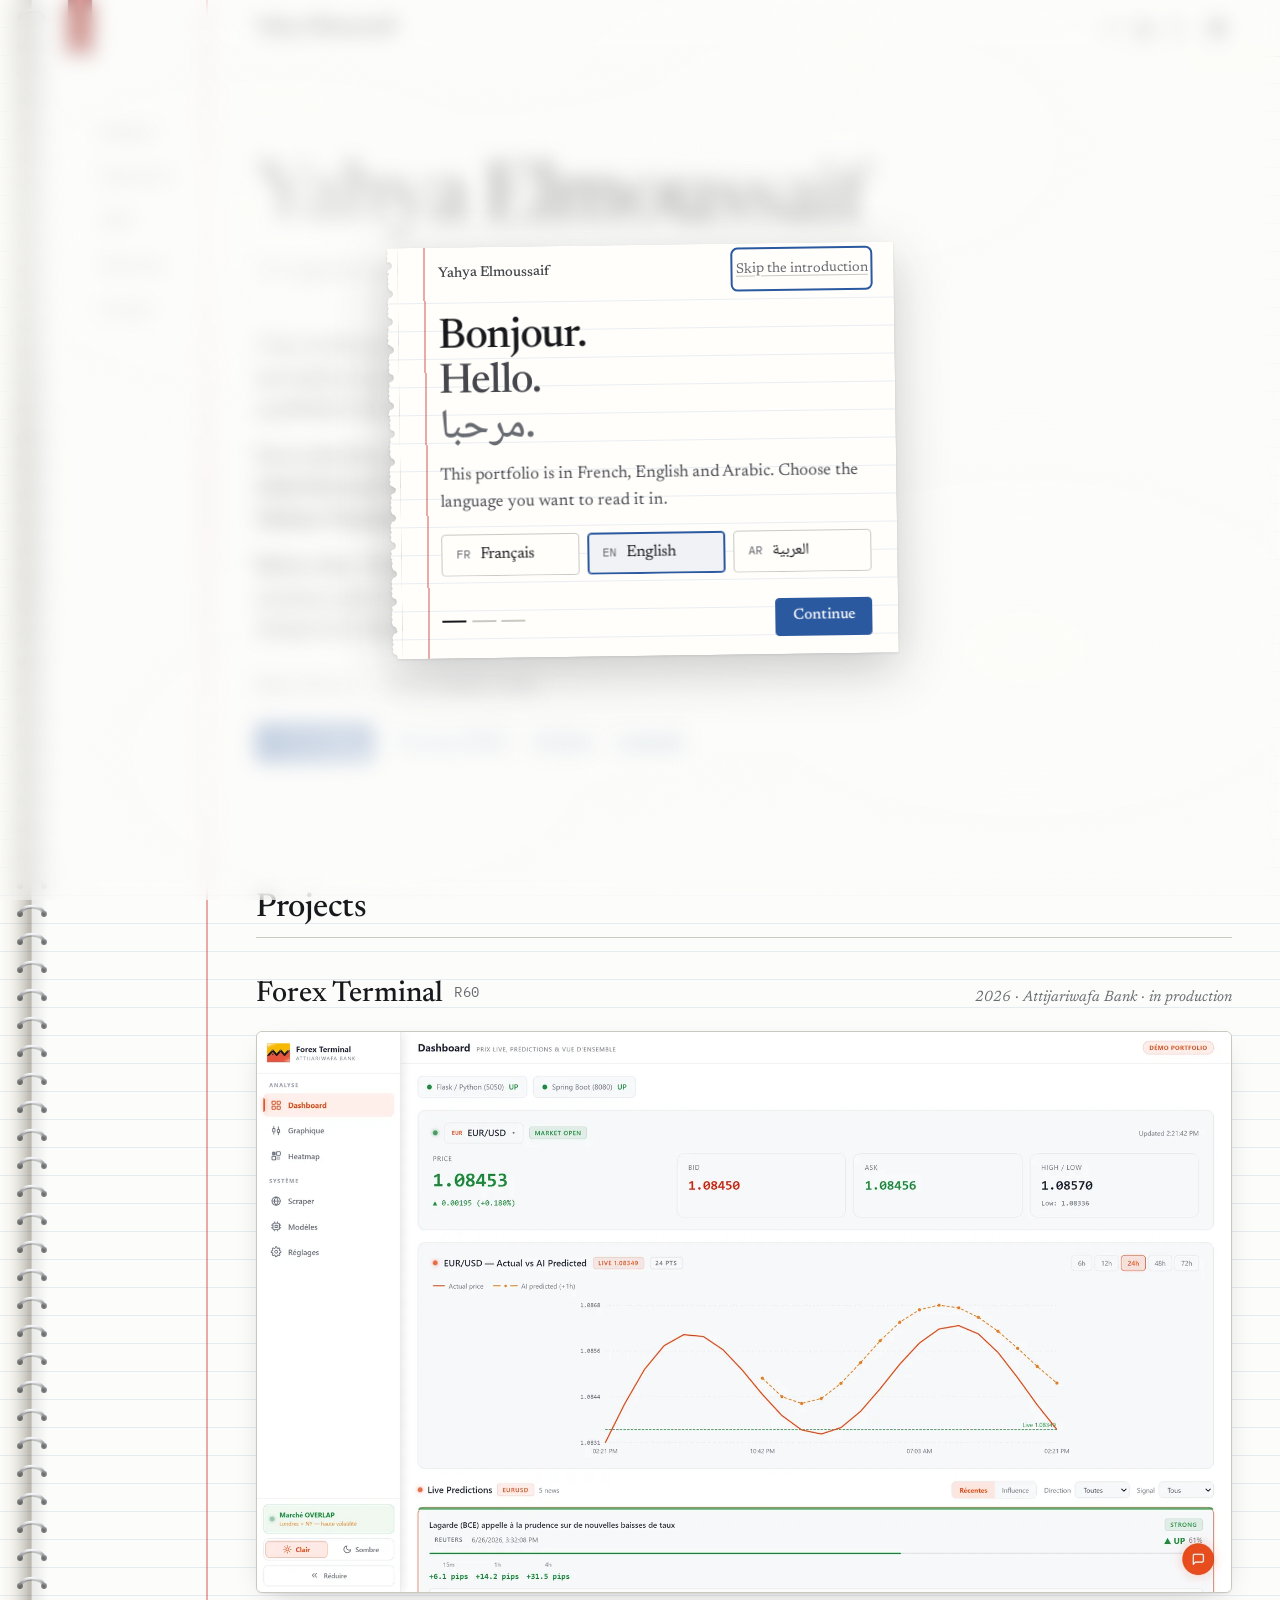
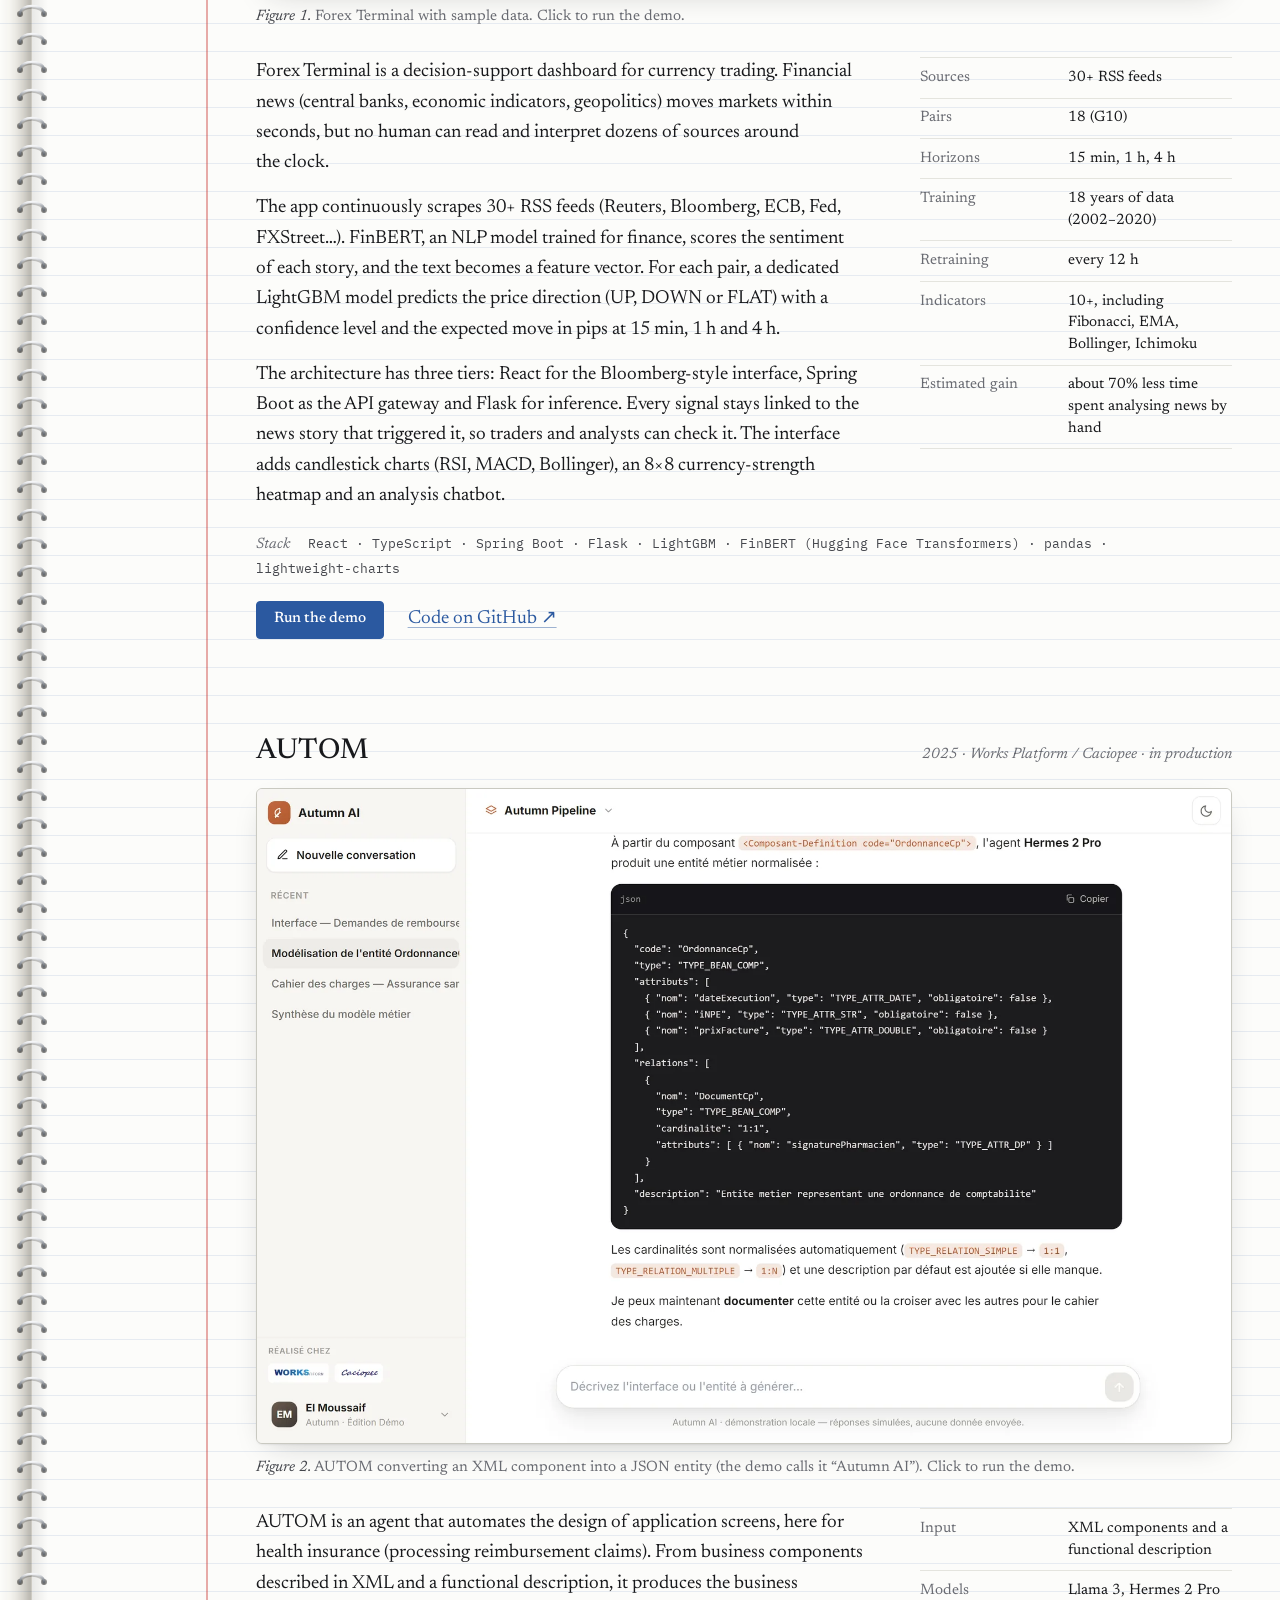
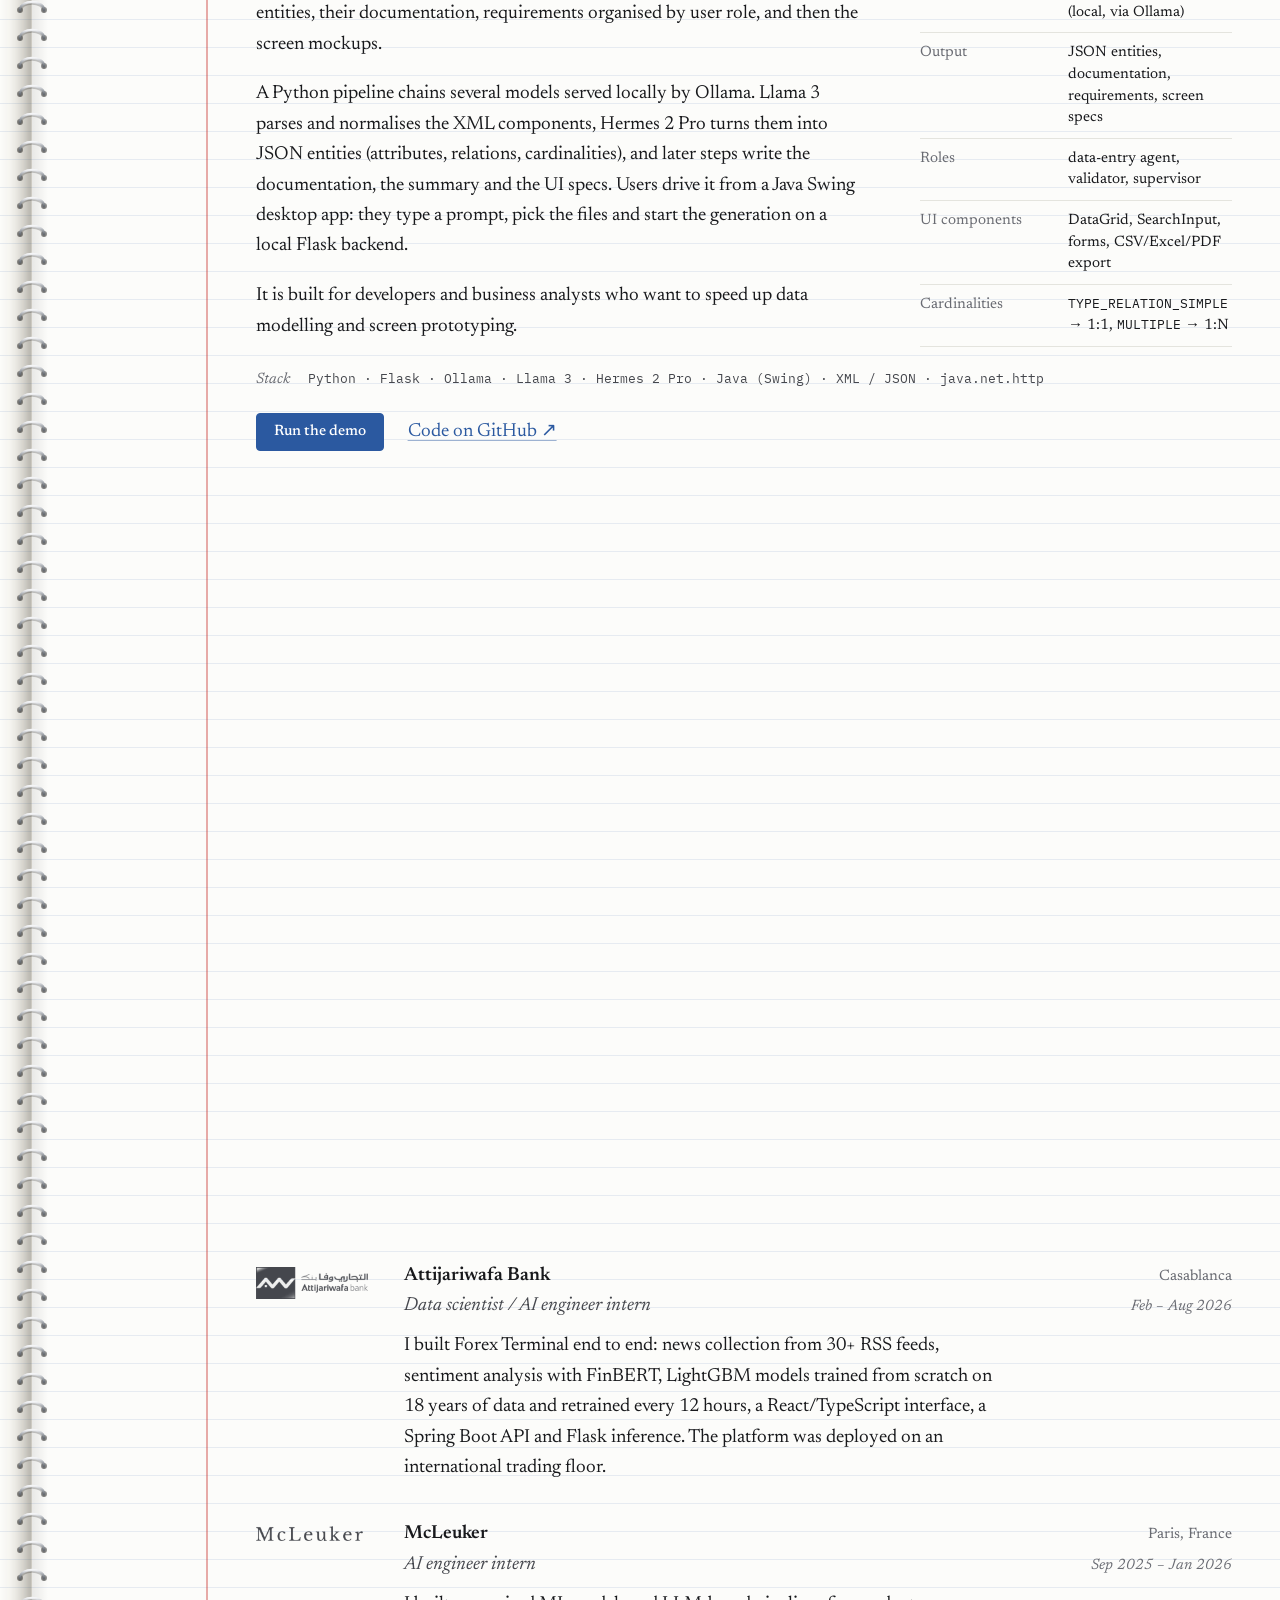
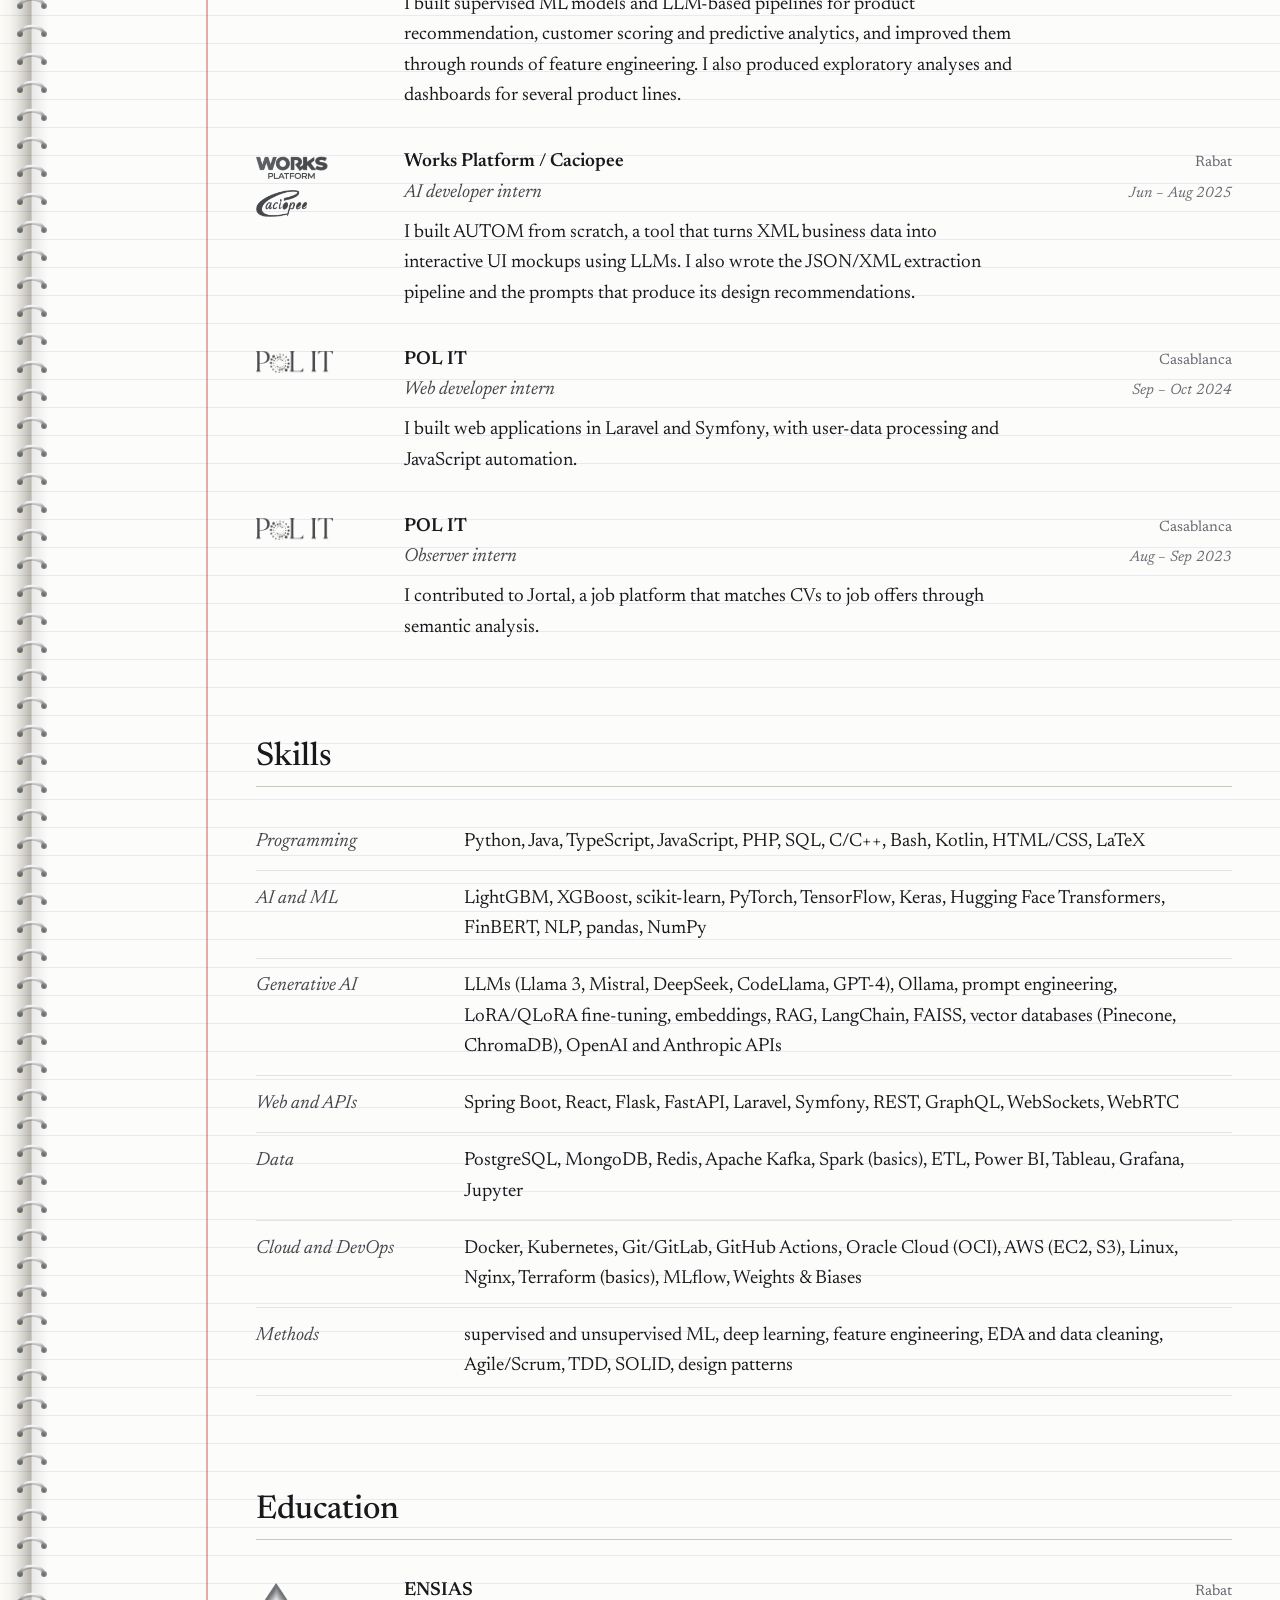
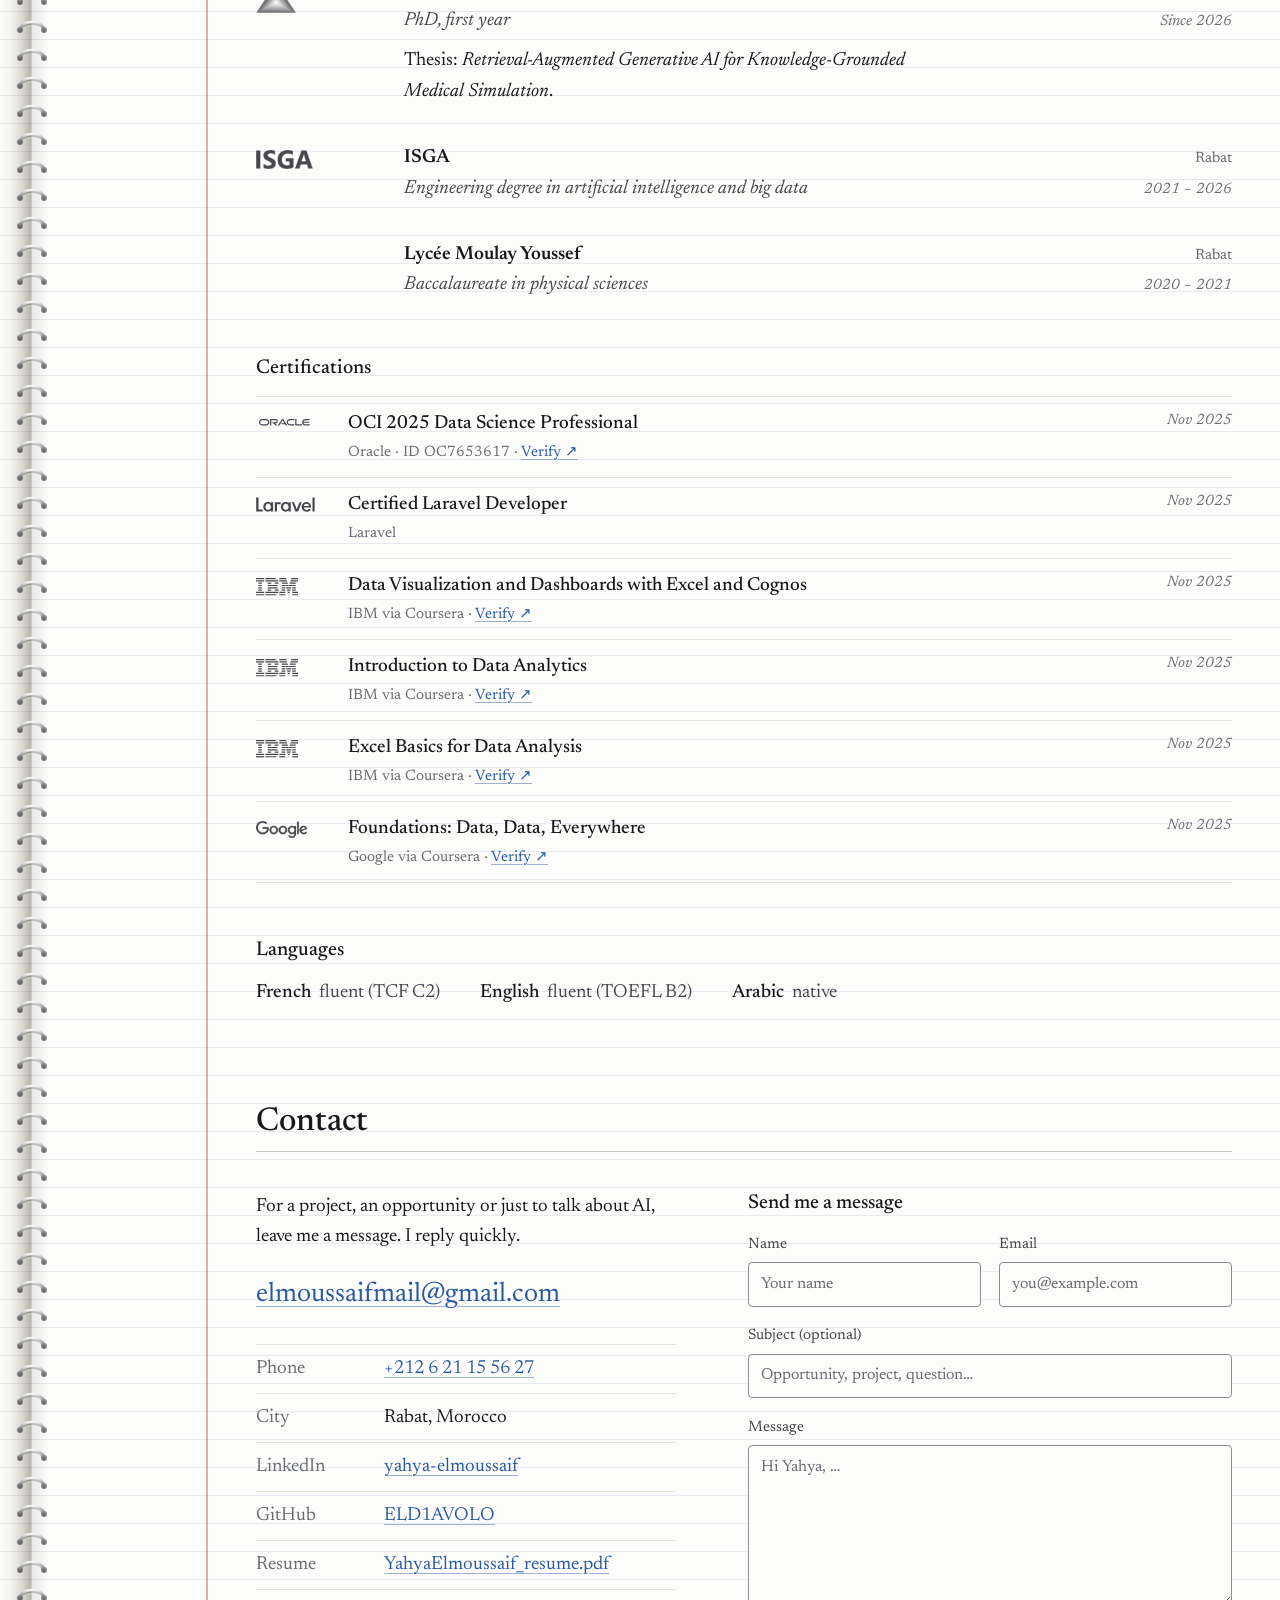
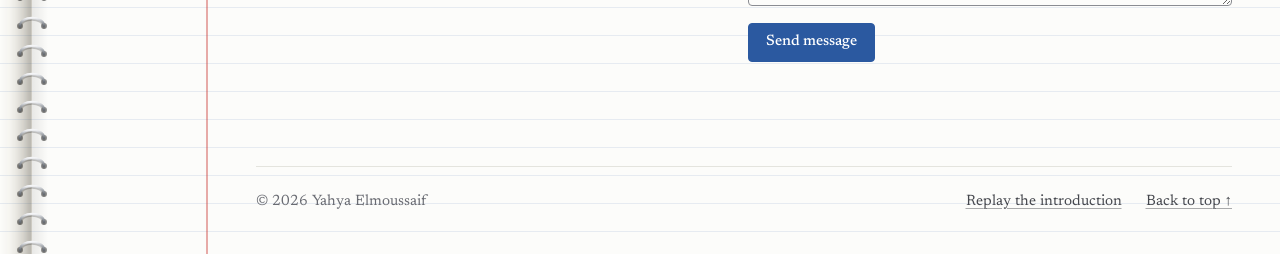
==== commit 24e157b7: "Add PhD status, notebook theme, handwriting page and torn-sheet welcome - PhD status: first-year doc" ====
--- a/index.html
+++ b/index.html
@@ -3,16 +3,16 @@
 <head>
   <meta charset="utf-8" />
   <meta name="viewport" content="width=device-width, initial-scale=1" />
-  <title data-i18n="meta.title">Yahya Elmoussaif · Ingénieur IA et data scientist</title>
-  <meta name="description" content="Ingénieur IA et data scientist à Rabat. Plateforme de prédiction Forex déployée chez Attijariwafa Bank, agent AUTOM, éditeur LaTeX Texara." data-i18n-attr="content:meta.description" />
+  <title data-i18n="meta.title">Yahya Elmoussaif · Ingénieur IA, doctorant à l’ENSIAS</title>
+  <meta name="description" content="Ingénieur IA et doctorant en première année à l’ENSIAS, à Rabat. Thèse sur le RAG pour la simulation médicale ; plateforme Forex déployée chez Attijariwafa Bank." data-i18n-attr="content:meta.description" />
   <link rel="canonical" href="https://portfolio-ogqx.vercel.app/" />
   <meta name="theme-color" content="#fcfcfa" media="(prefers-color-scheme: light)" />
   <meta name="theme-color" content="#121315" media="(prefers-color-scheme: dark)" />
 
   <meta property="og:type" content="profile" />
   <meta property="og:url" content="https://portfolio-ogqx.vercel.app/" />
-  <meta property="og:title" content="Yahya Elmoussaif · Ingénieur IA et data scientist" />
-  <meta property="og:description" content="Plateforme de prédiction Forex déployée en salle des marchés chez Attijariwafa Bank, agent AUTOM, éditeur LaTeX Texara." />
+  <meta property="og:title" content="Yahya Elmoussaif · Ingénieur IA, doctorant à l’ENSIAS" />
+  <meta property="og:description" content="Doctorant en première année à l’ENSIAS. Thèse : Retrieval-Augmented Generative AI for Knowledge-Grounded Medical Simulation." />
   <meta property="og:image" content="https://portfolio-ogqx.vercel.app/assets/og.png" />
   <meta property="og:image:width" content="1200" />
   <meta property="og:image:height" content="630" />
@@ -46,17 +46,18 @@
       root.dir = lang === "ar" ? "rtl" : "ltr";
     })();
   </script>
-  <link rel="stylesheet" href="css/style.css?v=32" />
+  <link rel="stylesheet" href="css/style.css?v=35" />
 
   <script type="application/ld+json">
   {
     "@context": "https://schema.org",
     "@type": "Person",
     "name": "Yahya Elmoussaif",
-    "jobTitle": "AI Engineer & Data Scientist",
+    "jobTitle": "AI Engineer, PhD student",
     "url": "https://portfolio-ogqx.vercel.app/",
     "email": "mailto:elmoussaifmail@gmail.com",
     "address": { "@type": "PostalAddress", "addressLocality": "Rabat", "addressCountry": "MA" },
+    "affiliation": { "@type": "CollegeOrUniversity", "name": "ENSIAS", "url": "https://ensias.um5.ac.ma/" },
     "alumniOf": { "@type": "CollegeOrUniversity", "name": "ISGA", "url": "https://isga.ma/" },
     "knowsLanguage": ["fr", "en", "ar"],
     "sameAs": ["https://github.com/ELD1AVOLO", "https://www.linkedin.com/in/yahya-elmoussaif-aa6b65298"]
@@ -65,6 +66,25 @@
 </head>
 <body>
   <a class="skip" href="#main" data-i18n="skip">Aller au contenu</a>
+
+  <!-- Décor du cahier : bord de la page d'en face, spirale, marge rouge -->
+  <div class="notebook" aria-hidden="true">
+    <div class="notebook__facing"></div>
+    <div class="notebook__coil"></div>
+    <div class="notebook__margin"></div>
+  </div>
+
+  <!-- Marque-page : le ruban descend et remonte avec la lecture (js/main.js) -->
+  <span class="ribbon" aria-hidden="true"><span class="ribbon__band"></span></span>
+  <nav class="margin-nav" aria-label="Sections" data-i18n-attr="aria-label:nav.label">
+    <ol>
+      <li><a href="#projects" data-i18n="nav.projects">Projets</a></li>
+      <li><a href="#experience" data-i18n="nav.experience">Expérience</a></li>
+      <li><a href="#skills" data-i18n="nav.skills">Compétences</a></li>
+      <li><a href="#education" data-i18n="nav.education">Formation</a></li>
+      <li><a href="#contact" data-i18n="nav.contact">Contact</a></li>
+    </ol>
+  </nav>
 
   <header class="top">
     <div class="top__in wrap">
@@ -94,13 +114,21 @@
     <section class="intro wrap" aria-labelledby="name">
       <p class="greeting" id="greeting" hidden></p>
       <h1 class="intro__name" id="name">Yahya Elmoussaif</h1>
-      <p class="intro__role" data-i18n="hero.role">Ingénieur IA et data scientist</p>
+      <!-- Statut qui change toutes les 7 secondes (js/main.js) ; la liste complète reste lisible par les lecteurs d'écran -->
+      <p class="intro__role">
+        <span class="sr" data-i18n="hero.rolesAll">Ingénieur IA et data scientist, doctorant en IA à l’ENSIAS, développeur full-stack</span>
+        <span class="roles" aria-hidden="true">
+          <span class="roles__item is-current" data-i18n="hero.role1">Ingénieur IA et data scientist</span>
+          <span class="roles__item" data-i18n="hero.role2">Doctorant en IA à l’ENSIAS</span>
+          <span class="roles__item" data-i18n="hero.role3">Développeur full-stack</span>
+        </span>
+      </p>
       <div class="intro__text">
         <p data-i18n="hero.p1">J’aime construire de bout en bout&nbsp;: collecter et nettoyer la donnée, entraîner et déployer des modèles (ML classique, NLP, LLM), puis livrer une interface web soignée par-dessus.</p>
-        <p data-i18n="hero.p2">Mon dernier projet est une plateforme qui prédit la direction de 18 paires de devises à partir des news financières. Elle a été déployée en salle des marchés chez Attijariwafa Bank.</p>
+        <p data-i18n="hero.p2">Je suis en première année de doctorat à l’ENSIAS, à Rabat. Ma thèse s’intitule <cite lang="en">Retrieval-Augmented Generative AI for Knowledge-Grounded Medical Simulation</cite>.</p>
+        <p data-i18n="hero.p3">Avant cela, j’ai construit une plateforme qui prédit la direction de 18 paires de devises à partir des news financières. Elle a été déployée en salle des marchés chez Attijariwafa Bank.</p>
       </div>
       <ul class="intro__facts">
-        <li data-i18n="hero.status">Disponible pour des opportunités en IA</li>
         <li data-i18n="hero.city">Rabat, Maroc</li>
         <li data-i18n="hero.langs">Français, anglais, arabe</li>
       </ul>
@@ -110,6 +138,10 @@
         <a href="https://github.com/ELD1AVOLO" target="_blank" rel="me noopener">GitHub</a>
         <a href="https://www.linkedin.com/in/yahya-elmoussaif-aa6b65298" target="_blank" rel="me noopener">LinkedIn</a>
       </p>
+      <!-- Grand écran : quelqu'un écrit, dessine, se trompe et efface dans l'espace libre (js/inkpad.js) -->
+      <div class="inkpad">
+        <canvas aria-hidden="true"></canvas>
+      </div>
     </section>
 
     <!-- ======================= PROJETS ======================= -->
@@ -293,6 +325,16 @@
       <h2 class="section__title" id="education-h" data-i18n="education.title">Formation</h2>
       <ol class="entries">
         <li class="entry">
+          <span class="entry__logo" aria-hidden="true"><span class="logo logo--ensias"></span></span>
+          <div class="entry__head">
+            <h3 class="entry__org"><a href="https://ensias.um5.ac.ma/" target="_blank" rel="noopener">ENSIAS</a></h3>
+            <p class="entry__place" data-i18n="city.rabat">Rabat</p>
+            <p class="entry__role" data-i18n="edu0.degree">Doctorat, première année</p>
+            <p class="entry__date" data-i18n="edu0.date">Depuis 2026</p>
+          </div>
+          <p class="entry__text" data-i18n="edu0.text">Thèse&nbsp;: <cite lang="en">Retrieval-Augmented Generative AI for Knowledge-Grounded Medical Simulation</cite>.</p>
+        </li>
+        <li class="entry">
           <span class="entry__logo" aria-hidden="true"><span class="logo logo--isga"></span></span>
           <div class="entry__head">
             <h3 class="entry__org"><a href="https://isga.ma/" target="_blank" rel="noopener">ISGA</a></h3>
@@ -425,75 +467,77 @@
     </div>
   </dialog>
 
-  <!-- ======================= ACCUEIL (première visite) ======================= -->
+  <!-- ============ ACCUEIL (première visite) : une feuille arrachée au cahier ============ -->
   <dialog class="welcome" id="welcome" aria-labelledby="welcome-title-1">
-    <div class="welcome__top wrap">
-      <p class="welcome__name">Yahya Elmoussaif</p>
-      <button class="welcome__skip" type="button" data-welcome-skip data-i18n="welcome.skip">Passer l’introduction</button>
-    </div>
-
-    <div class="welcome__body wrap">
-      <section class="welcome__slide" data-slide>
-        <h2 class="welcome__hello" id="welcome-title-1" tabindex="-1">
-          <span lang="fr"><bdi>Bonjour.</bdi></span>
-          <span lang="en"><bdi>Hello.</bdi></span>
-          <span lang="ar">مرحبا.</span>
-        </h2>
-        <p class="welcome__lede" data-i18n="welcome.langText">Ce portfolio existe en français, en anglais et en arabe. Choisissez la langue dans laquelle vous voulez le lire.</p>
-        <div class="welcome__choices welcome__choices--lang" role="group" aria-label="Langue" data-i18n-attr="aria-label:lang.label">
-          <button class="choice" type="button" data-welcome-lang="fr" lang="fr" aria-pressed="true"><span class="choice__code">FR</span>Français</button>
-          <button class="choice" type="button" data-welcome-lang="en" lang="en" aria-pressed="false"><span class="choice__code">EN</span>English</button>
-          <button class="choice" type="button" data-welcome-lang="ar" lang="ar" aria-pressed="false"><span class="choice__code">AR</span>العربية</button>
+    <div class="welcome__sheet">
+      <div class="welcome__top">
+        <p class="welcome__name">Yahya Elmoussaif</p>
+        <button class="welcome__skip" type="button" data-welcome-skip data-i18n="welcome.skip">Passer l’introduction</button>
+      </div>
+
+      <div class="welcome__body">
+        <section class="welcome__slide" data-slide>
+          <h2 class="welcome__hello" id="welcome-title-1" tabindex="-1">
+            <span lang="fr"><bdi>Bonjour.</bdi></span>
+            <span lang="en"><bdi>Hello.</bdi></span>
+            <span lang="ar">مرحبا.</span>
+          </h2>
+          <p class="welcome__lede" data-i18n="welcome.langText">Ce portfolio existe en français, en anglais et en arabe. Choisissez la langue dans laquelle vous voulez le lire.</p>
+          <div class="welcome__choices welcome__choices--lang" role="group" aria-label="Langue" data-i18n-attr="aria-label:lang.label">
+            <button class="choice" type="button" data-welcome-lang="fr" lang="fr" aria-pressed="true"><span class="choice__code">FR</span>Français</button>
+            <button class="choice" type="button" data-welcome-lang="en" lang="en" aria-pressed="false"><span class="choice__code">EN</span>English</button>
+            <button class="choice" type="button" data-welcome-lang="ar" lang="ar" aria-pressed="false"><span class="choice__code">AR</span>العربية</button>
+          </div>
+        </section>
+
+        <section class="welcome__slide" data-slide hidden>
+          <h2 class="welcome__title" id="welcome-title-2" tabindex="-1" data-i18n="welcome.whoTitle">Qu’est-ce qui vous amène&nbsp;?</h2>
+          <div class="welcome__choices welcome__choices--roles" role="group" aria-labelledby="welcome-title-2">
+            <button class="choice" type="button" data-role="recruiter" aria-pressed="false" data-i18n="welcome.role1">Je recrute</button>
+            <button class="choice" type="button" data-role="engineer" aria-pressed="false" data-i18n="welcome.role2">Je travaille dans la tech</button>
+            <button class="choice" type="button" data-role="student" aria-pressed="false" data-i18n="welcome.role3">J’étudie</button>
+            <button class="choice" type="button" data-role="project" aria-pressed="false" data-i18n="welcome.role4">J’ai un projet</button>
+            <button class="choice" type="button" data-role="curious" aria-pressed="false" data-i18n="welcome.role5">Simple curiosité</button>
+          </div>
+          <label class="field welcome__field">
+            <span data-i18n="welcome.nameLabel">Votre prénom (facultatif)</span>
+            <input id="welcome-name" type="text" maxlength="40" autocomplete="given-name" placeholder="Prénom" data-i18n-attr="placeholder:welcome.namePh" />
+          </label>
+          <p class="welcome__note" data-i18n="welcome.nameNote">Il sert à pré-remplir le formulaire de contact. Rien ne quitte votre navigateur.</p>
+        </section>
+
+        <section class="welcome__slide" data-slide hidden>
+          <h2 class="welcome__title" id="welcome-title-3" tabindex="-1"><span data-i18n="welcome.title3">Bienvenue.</span><span data-welcome-named hidden></span></h2>
+          <p class="welcome__lede" data-for="recruiter" data-i18n="welcome.for1">Commencez par l’expérience, puis téléchargez le CV. Mon dernier stage, chez Attijariwafa Bank, s’est terminé en août 2026.</p>
+          <p class="welcome__lede" data-for="engineer" data-i18n="welcome.for2">Commencez par la démo de Forex Terminal, la plateforme déployée chez Attijariwafa Bank, ici avec des données d’exemple.</p>
+          <p class="welcome__lede" data-for="student" data-i18n="welcome.for3">Commencez par les projets. Chaque fiche détaille les modèles, les données et l’architecture.</p>
+          <p class="welcome__lede" data-for="project" data-i18n="welcome.for4">Le plus simple est de m’écrire. Les projets montrent ce que j’ai déjà livré.</p>
+          <p class="welcome__lede" data-for="curious" data-i18n="welcome.for5">Commencez par les projets. Les deux premiers ont une démo que vous pouvez utiliser.</p>
+          <p class="welcome__go">
+            <a class="btn" href="#experience" data-for="recruiter" data-welcome-close data-i18n="welcome.goExperience">Voir l’expérience</a>
+            <a class="btn btn--ghost" href="assets/YahyaElmoussaif_resume.pdf" download="YahyaElmoussaif_resume.pdf" data-for="recruiter" data-welcome-close data-i18n="welcome.goCv">Télécharger le CV</a>
+            <a class="btn" href="demos/demo.html" target="_blank" rel="noopener" data-for="engineer" data-welcome-close data-demo-open data-demo="demos/demo.html" data-demo-size="1600x920" data-demo-title="Forex Terminal" data-i18n="welcome.goDemo">Lancer la démo de Forex Terminal</a>
+            <a class="btn" href="#contact" data-for="project" data-welcome-close data-i18n="welcome.goContact">M’écrire</a>
+            <a class="btn" href="#projects" data-for="student curious" data-welcome-close data-i18n="welcome.goProjects">Voir les projets</a>
+            <a class="btn btn--ghost" href="#projects" data-for="engineer project" data-welcome-close data-i18n="welcome.goProjects">Voir les projets</a>
+          </p>
+        </section>
+      </div>
+
+      <div class="welcome__bottom">
+        <div class="welcome__progress" aria-hidden="true"><span></span><span></span><span></span></div>
+        <div class="welcome__nav">
+          <button class="welcome__back" type="button" data-welcome-back hidden data-i18n="welcome.back">Retour</button>
+          <button class="btn" type="button" data-welcome-next data-i18n="welcome.next">Continuer</button>
+          <button class="btn" type="button" data-welcome-enter hidden data-i18n="welcome.enter">Entrer dans le portfolio</button>
         </div>
-      </section>
-
-      <section class="welcome__slide" data-slide hidden>
-        <h2 class="welcome__title" id="welcome-title-2" tabindex="-1" data-i18n="welcome.whoTitle">Qu’est-ce qui vous amène&nbsp;?</h2>
-        <div class="welcome__choices welcome__choices--roles" role="group" aria-labelledby="welcome-title-2">
-          <button class="choice" type="button" data-role="recruiter" aria-pressed="false" data-i18n="welcome.role1">Je recrute</button>
-          <button class="choice" type="button" data-role="engineer" aria-pressed="false" data-i18n="welcome.role2">Je travaille dans la tech</button>
-          <button class="choice" type="button" data-role="student" aria-pressed="false" data-i18n="welcome.role3">J’étudie</button>
-          <button class="choice" type="button" data-role="project" aria-pressed="false" data-i18n="welcome.role4">J’ai un projet</button>
-          <button class="choice" type="button" data-role="curious" aria-pressed="false" data-i18n="welcome.role5">Simple curiosité</button>
-        </div>
-        <label class="field welcome__field">
-          <span data-i18n="welcome.nameLabel">Votre prénom (facultatif)</span>
-          <input id="welcome-name" type="text" maxlength="40" autocomplete="given-name" placeholder="Prénom" data-i18n-attr="placeholder:welcome.namePh" />
-        </label>
-        <p class="welcome__note" data-i18n="welcome.nameNote">Il sert à pré-remplir le formulaire de contact. Rien ne quitte votre navigateur.</p>
-      </section>
-
-      <section class="welcome__slide" data-slide hidden>
-        <h2 class="welcome__title" id="welcome-title-3" tabindex="-1"><span data-i18n="welcome.title3">Bienvenue.</span><span data-welcome-named hidden></span></h2>
-        <p class="welcome__lede" data-for="recruiter" data-i18n="welcome.for1">Commencez par l’expérience, puis téléchargez le CV. Mon dernier stage, chez Attijariwafa Bank, s’est terminé en août 2026.</p>
-        <p class="welcome__lede" data-for="engineer" data-i18n="welcome.for2">Commencez par la démo de Forex Terminal, la plateforme déployée chez Attijariwafa Bank, ici avec des données d’exemple.</p>
-        <p class="welcome__lede" data-for="student" data-i18n="welcome.for3">Commencez par les projets. Chaque fiche détaille les modèles, les données et l’architecture.</p>
-        <p class="welcome__lede" data-for="project" data-i18n="welcome.for4">Le plus simple est de m’écrire. Les projets montrent ce que j’ai déjà livré.</p>
-        <p class="welcome__lede" data-for="curious" data-i18n="welcome.for5">Commencez par les projets. Les deux premiers ont une démo que vous pouvez utiliser.</p>
-        <p class="welcome__go">
-          <a class="btn" href="#experience" data-for="recruiter" data-welcome-close data-i18n="welcome.goExperience">Voir l’expérience</a>
-          <a class="btn btn--ghost" href="assets/YahyaElmoussaif_resume.pdf" download="YahyaElmoussaif_resume.pdf" data-for="recruiter" data-welcome-close data-i18n="welcome.goCv">Télécharger le CV</a>
-          <a class="btn" href="demos/demo.html" target="_blank" rel="noopener" data-for="engineer" data-welcome-close data-demo-open data-demo="demos/demo.html" data-demo-size="1600x920" data-demo-title="Forex Terminal" data-i18n="welcome.goDemo">Lancer la démo de Forex Terminal</a>
-          <a class="btn" href="#contact" data-for="project" data-welcome-close data-i18n="welcome.goContact">M’écrire</a>
-          <a class="btn" href="#projects" data-for="student curious" data-welcome-close data-i18n="welcome.goProjects">Voir les projets</a>
-          <a class="btn btn--ghost" href="#projects" data-for="engineer project" data-welcome-close data-i18n="welcome.goProjects">Voir les projets</a>
-        </p>
-      </section>
-    </div>
-
-    <div class="welcome__bottom wrap">
-      <div class="welcome__progress" aria-hidden="true"><span></span><span></span><span></span></div>
-      <p class="welcome__count" dir="ltr" aria-hidden="true">1 / 3</p>
-      <div class="welcome__nav">
-        <button class="welcome__back" type="button" data-welcome-back hidden data-i18n="welcome.back">Retour</button>
-        <button class="btn" type="button" data-welcome-next data-i18n="welcome.next">Continuer</button>
-        <button class="btn" type="button" data-welcome-enter hidden data-i18n="welcome.enter">Entrer dans le portfolio</button>
       </div>
     </div>
   </dialog>
 
-  <script src="js/i18n.js?v=3"></script>
-  <script src="js/main.js?v=32"></script>
-  <script src="js/welcome.js?v=2"></script>
+  <script src="js/i18n.js?v=6"></script>
+  <script src="js/main.js?v=33"></script>
+  <script src="js/welcome.js?v=3"></script>
+  <script src="js/inkpad.js?v=4"></script>
 </body>
 </html>
--- a/css/style.css
+++ b/css/style.css
@@ -35,6 +35,31 @@
   --radius: 4px;
   --shot-filter: none;
   --ease-out: cubic-bezier(0.2, 0.7, 0.2, 1);
+
+  /* Cahier */
+  --ruled: rgba(43, 89, 160, 0.1);         /* lignes horizontales */
+  --margin-line: rgba(200, 55, 50, 0.42);  /* marge rouge */
+  --paper-edge: #e9e6dd;                   /* page d'en face */
+  --ribbon: #a5302b;
+  --ribbon-shade: #7a1f1b;
+  --ribbon-sheen: #c8524a;
+  --rule-gap: 1.75rem;                     /* interligne du cahier */
+  --facing: 0.5rem;                        /* ce qu'on voit de la page d'en face */
+  --bind: 1.75rem;                         /* page d'en face + spirale */
+  --page-start: var(--bind);               /* la marge rouge */
+
+  /* Feuille d'accueil, arrachée au cahier */
+  --sheet: #fffefb;
+  --sheet-margin: 2.6rem;
+  --sheet-shadow: drop-shadow(0 1px 1px rgba(24, 25, 28, 0.1)) drop-shadow(0 16px 26px rgba(24, 25, 28, 0.22));
+  --fog: #fcfcfa;
+  /* bord déchiré : un trou de spirale arraché par ligne (tuile de 2 lignes) */
+  --torn: url("data:image/svg+xml,%3Csvg xmlns='http://www.w3.org/2000/svg' width='16' height='56' viewBox='0 0 16 56'%3E%3Cpath d='M16 0H6.2L5.5 2.4 6.8 4.6 5.4 7 6.5 9.4 5.7 11.8 6.6 13.6 7.9 14.5 9.6 15.1 10.6 16.8 10.8 18.6 10 20.4 8.6 21.5 7 21.9 5.9 23.8 6.9 26.1 5.6 28.4 6.4 30.9 5.5 33.2 6.7 35.5 5.8 38 6.5 40.4 7.4 42.3 9.2 42.9 10.5 44.4 11 46.3 10.3 48.3 8.9 49.6 7.1 50 6.2 51.9 5.4 54 6.2 56H16Z'/%3E%3C/svg%3E");
+}
+
+/* Sur grand écran, la marge accueille le ruban et la navigation */
+@media (min-width: 64rem) {
+  :root { --facing: 2rem; --bind: 3.25rem; --page-start: 13rem; }
 }
 
 @media (prefers-color-scheme: dark) {
@@ -55,7 +80,16 @@
     --danger: #f2b8b5;
     --ok: #8fd5a6;
     --shadow: 0 1px 2px rgba(0, 0, 0, 0.4), 0 12px 32px -16px rgba(0, 0, 0, 0.7);
-  --shot-filter: brightness(0.9);
+    --shot-filter: brightness(0.9);
+    --ruled: rgba(233, 233, 230, 0.07);
+    --margin-line: rgba(224, 96, 88, 0.38);
+    --paper-edge: #1a1b1e;
+    --ribbon: #b23a33;
+    --ribbon-shade: #82241f;
+    --ribbon-sheen: #d0625a;
+    --sheet: #1c1d20;
+    --sheet-shadow: drop-shadow(0 1px 1px rgba(0, 0, 0, 0.5)) drop-shadow(0 18px 30px rgba(0, 0, 0, 0.6));
+    --fog: #2b2d32;
   }
 }
 
@@ -77,6 +111,15 @@
   --ok: #8fd5a6;
   --shadow: 0 1px 2px rgba(0, 0, 0, 0.4), 0 12px 32px -16px rgba(0, 0, 0, 0.7);
   --shot-filter: brightness(0.9);
+  --ruled: rgba(233, 233, 230, 0.07);
+  --margin-line: rgba(224, 96, 88, 0.38);
+  --paper-edge: #1a1b1e;
+  --ribbon: #b23a33;
+  --ribbon-shade: #82241f;
+  --ribbon-sheen: #d0625a;
+  --sheet: #1c1d20;
+  --sheet-shadow: drop-shadow(0 1px 1px rgba(0, 0, 0, 0.5)) drop-shadow(0 18px 30px rgba(0, 0, 0, 0.6));
+  --fog: #2b2d32;
 }
 
 /* ---------- Base ---------- */
@@ -93,8 +136,15 @@
 html:has(.demo[open]) { overflow: hidden; }
 
 body {
+  position: relative;
+  min-height: 100vh;
   margin: 0;
-  background: var(--bg);
+  /* la page commence après la reliure (et la marge, sur grand écran) */
+  padding-inline-start: var(--page-start);
+  background-color: var(--bg);
+  /* les lignes du cahier */
+  background-image: linear-gradient(to bottom, transparent calc(var(--rule-gap) - 1px), var(--ruled) calc(var(--rule-gap) - 1px));
+  background-size: 100% var(--rule-gap);
   color: var(--ink);
   font-family: var(--serif);
   font-size: clamp(1.0625rem, 1rem + 0.25vw, 1.1875rem);
@@ -201,6 +251,10 @@
 .top__nav { display: flex; gap: 1.5rem; font-size: 0.9375rem; }
 .top__nav a { color: var(--ink-2); text-decoration: none; white-space: nowrap; }
 .top__nav a:hover { color: var(--ink); text-decoration: underline; text-decoration-color: var(--rule-2); }
+/* Sur grand écran, la navigation passe dans la marge, à côté du ruban */
+@media (min-width: 64rem) {
+  .top__nav { display: none; }
+}
 .top__tools { display: flex; align-items: center; gap: 0.5rem; }
 
 .langs { display: flex; font-family: var(--mono); font-size: 0.75rem; letter-spacing: 0.04em; }
@@ -262,6 +316,16 @@
   font-size: clamp(1.2rem, 1.05rem + 0.7vw, 1.55rem);
   font-style: italic;
 }
+/* Statut qui change toutes les 7 secondes : les trois sont empilés dans la même case,
+   la case coupe ce qui dépasse, le nouveau descend du haut et l'ancien sort par le bas. */
+.roles {
+  display: inline-grid;
+  overflow: hidden;
+  vertical-align: top;
+  padding-inline-end: 0.15em; /* l'italique ne perd pas sa dernière lettre */
+}
+.roles__item { grid-area: 1 / 1; opacity: 0; }
+.roles__item.is-current { opacity: 1; }
 .intro__text {
   display: grid;
   gap: 1rem;
@@ -294,6 +358,38 @@
   margin-top: 1.6rem;
 }
 
+/* L'espace libre à côté de l'intro : quelqu'un y écrit et dessine (js/inkpad.js).
+   Seulement sur grand écran, là où cet espace existe. */
+.inkpad { display: none; }
+@media (min-width: 75rem) {
+  .intro {
+    display: grid;
+    grid-template-columns: minmax(0, 36rem) minmax(0, 1fr);
+    grid-template-areas:
+      "greet greet"
+      "name name"
+      "role ink"
+      "text ink"
+      "facts ink"
+      "links ink";
+    column-gap: clamp(2.5rem, 4vw, 4.5rem);
+  }
+  .greeting { grid-area: greet; }
+  .intro__name { grid-area: name; }
+  .intro__role { grid-area: role; }
+  .intro__text { grid-area: text; }
+  .intro__facts { grid-area: facts; }
+  .intro__links { grid-area: links; }
+  .inkpad {
+    display: block;
+    position: relative;
+    grid-area: ink;
+    min-height: 22rem;
+    margin-top: 0.5rem;
+  }
+  .inkpad canvas { position: absolute; inset: 0; width: 100%; height: 100%; }
+}
+
 /* Salutation après l'accueil (« Bonjour Sara. ») */
 .greeting {
   margin-bottom: 0.9rem;
@@ -303,7 +399,8 @@
 }
 
 /* ---------- Sections ---------- */
-.section { padding-block-start: clamp(3.5rem, 9vw, 6rem); }
+/* container-type : les grilles suivent la largeur réelle de la page, marge déduite */
+.section { padding-block-start: clamp(3.5rem, 9vw, 6rem); container-type: inline-size; }
 .section__title {
   position: relative;
   margin-bottom: clamp(1.5rem, 4vw, 2.5rem);
@@ -391,7 +488,7 @@
   gap: 1.75rem 3rem;
   margin-top: 1.75rem;
 }
-@media (min-width: 58rem) {
+@container (min-width: 52rem) {
   .project__body { grid-template-columns: minmax(0, 1fr) 19.5rem; }
 }
 .prose { display: grid; gap: 0.9rem; max-width: var(--measure); }
@@ -440,7 +537,7 @@
   gap: 3rem;
   margin-top: clamp(3.5rem, 9vw, 6rem);
 }
-@media (min-width: 58rem) {
+@container (min-width: 52rem) {
   .minor { grid-template-columns: 1fr 1fr; gap: 4rem; }
 }
 .project--minor { padding-top: 1.25rem; border-top: 1px solid var(--rule); }
@@ -531,7 +628,7 @@
 
 /* ---------- Contact ---------- */
 .contact { display: grid; gap: 3rem; }
-@media (min-width: 58rem) {
+@container (min-width: 52rem) {
   .contact { grid-template-columns: minmax(0, 1fr) minmax(0, 1.15fr); gap: 4.5rem; }
 }
 .contact__lede { max-width: 30rem; font-size: 1.1875rem; }
@@ -690,6 +787,117 @@
   border: 0;
   background: #fff;
   transform-origin: 0 0;
+}
+
+/* ---------- Cahier : page d'en face, spirale, marge rouge ---------- */
+/* Les lignes horizontales sont le fond du body. Ce décor est posé sur toute la
+   hauteur du document : il défile avec la page, comme une vraie feuille. */
+.notebook {
+  position: absolute;
+  inset-block: 0;
+  inset-inline-start: 0;
+  width: var(--page-start);
+  pointer-events: none;
+}
+/* Un peu de la page d'en face, qui s'efface vers le bord de l'écran */
+.notebook__facing {
+  position: absolute;
+  inset-block: 0;
+  inset-inline-start: 0;
+  width: var(--facing);
+  border-inline-end: 1px solid rgba(0, 0, 0, 0.12); /* le bord de la feuille */
+  background-color: var(--paper-edge);
+  background-image:
+    linear-gradient(to left, rgba(0, 0, 0, 0.2), transparent 70%),
+    linear-gradient(to bottom, transparent calc(var(--rule-gap) - 1px), var(--ruled) calc(var(--rule-gap) - 1px));
+  background-size: 100% 100%, 100% var(--rule-gap);
+  -webkit-mask-image: linear-gradient(to right, transparent, #000 90%);
+  mask-image: linear-gradient(to right, transparent, #000 90%);
+}
+[dir="rtl"] .notebook__facing {
+  background-image:
+    linear-gradient(to right, rgba(0, 0, 0, 0.2), transparent 70%),
+    linear-gradient(to bottom, transparent calc(var(--rule-gap) - 1px), var(--ruled) calc(var(--rule-gap) - 1px));
+  -webkit-mask-image: linear-gradient(to left, transparent, #000 90%);
+  mask-image: linear-gradient(to left, transparent, #000 90%);
+}
+/* Ombre du pli sur le bord de la page */
+.notebook::before {
+  content: "";
+  position: absolute;
+  inset-block: 0;
+  inset-inline-start: var(--facing);
+  width: 1rem;
+  background: linear-gradient(to right, rgba(0, 0, 0, 0.08), transparent);
+}
+[dir="rtl"] .notebook::before { background: linear-gradient(to left, rgba(0, 0, 0, 0.08), transparent); }
+/* Spirale : un anneau par ligne, un trou dans chaque page */
+.notebook__coil {
+  position: absolute;
+  inset-block: 0;
+  inset-inline-start: calc(var(--facing) - 21px);
+  width: 42px;
+  background-image: url("data:image/svg+xml,%3Csvg xmlns='http://www.w3.org/2000/svg' width='42' height='28' viewBox='0 0 42 28'%3E%3Cdefs%3E%3ClinearGradient id='w' x1='0' y1='0' x2='0' y2='1'%3E%3Cstop offset='0' stop-color='%23f4f5f7'/%3E%3Cstop offset='.5' stop-color='%23a7abb1'/%3E%3Cstop offset='1' stop-color='%23676c73'/%3E%3C/linearGradient%3E%3C/defs%3E%3Ccircle cx='9' cy='18' r='3' fill='%23000' fill-opacity='.42'/%3E%3Ccircle cx='33' cy='18' r='3' fill='%23000' fill-opacity='.42'/%3E%3Cpath d='M9 19.2C9 8.6 33 8.6 33 19.2' fill='none' stroke='%23000' stroke-opacity='.2' stroke-width='3.2' stroke-linecap='round'/%3E%3Cpath d='M9 18C9 7.4 33 7.4 33 18' fill='none' stroke='url(%23w)' stroke-width='2.4' stroke-linecap='round'/%3E%3C/svg%3E");
+  background-repeat: repeat-y;
+  background-size: 42px var(--rule-gap);
+}
+[dir="rtl"] .notebook__coil { transform: scaleX(-1); }
+.notebook__margin {
+  position: absolute;
+  inset-block: 0;
+  inset-inline-start: calc(var(--page-start) - 2px);
+  width: 2px;
+  background: var(--margin-line);
+}
+
+/* ---------- Marque-page (ruban) et navigation dans la marge ---------- */
+/* Le ruban pend du haut de l'écran ; main.js règle sa longueur (--ribbon-h) pour
+   que son bout descende et remonte avec la lecture. */
+.ribbon {
+  --notch: 0.5rem;
+  position: fixed;
+  top: 0;
+  inset-inline-end: 0.25rem;
+  z-index: 11; /* passe devant l'en-tête, comme un signet qui dépasse du haut */
+  width: 0.65rem;
+  height: var(--ribbon-h, 0px);
+  filter: drop-shadow(0 1px 1.5px rgba(0, 0, 0, 0.28));
+  pointer-events: none;
+}
+.ribbon.is-unrolling { transition: height 1.1s var(--ease-out); }
+.ribbon__band {
+  display: block;
+  height: 100%;
+  background: linear-gradient(to right, var(--ribbon-shade), var(--ribbon) 28%, var(--ribbon-sheen) 50%, var(--ribbon) 72%, var(--ribbon-shade));
+  clip-path: polygon(0 0, 100% 0, 100% 100%, 50% calc(100% - var(--notch)), 0 100%);
+}
+.margin-nav { display: none; }
+@media (min-width: 64rem) {
+  .ribbon {
+    --notch: 0.75rem;
+    inset-inline-end: auto;
+    inset-inline-start: calc(var(--bind) + 1rem);
+    width: 1.5rem;
+  }
+  .margin-nav {
+    display: block;
+    position: fixed;
+    top: 7rem;
+    inset-inline-start: calc(var(--bind) + 3.15rem);
+    z-index: 8;
+    width: calc(var(--page-start) - var(--bind) - 3.6rem);
+  }
+  .margin-nav ol { margin: 0; padding: 0; list-style: none; }
+  .margin-nav li { display: flex; align-items: center; height: 2.75rem; }
+  .margin-nav a {
+    color: var(--ink-3);
+    font-size: 0.9375rem;
+    line-height: 1.2;
+    text-decoration: none;
+    transition: color 0.2s;
+  }
+  .margin-nav a:hover { color: var(--ink); text-decoration: underline; text-decoration-color: var(--rule-2); }
+  .margin-nav a[aria-current="location"] { color: var(--ink); font-weight: 500; }
 }
 
 /* ---------- Logos ---------- */
@@ -717,119 +925,159 @@
 .logo--caciopee { --ratio: 1.906; --h: 1.7rem; -webkit-mask-image: url(../assets/logos/caciopee.png); mask-image: url(../assets/logos/caciopee.png); }
 .logo--pol-it { --ratio: 3.552; --h: 1.35rem; -webkit-mask-image: url(../assets/logos/pol-it.png); mask-image: url(../assets/logos/pol-it.png); }
 .logo--isga { --ratio: 3.021; --h: 1.2rem; -webkit-mask-image: url(../assets/logos/isga.png); mask-image: url(../assets/logos/isga.png); }
+.logo--ensias { --ratio: 1.312; --h: 1.9rem; -webkit-mask-image: url(../assets/logos/ensias.png); mask-image: url(../assets/logos/ensias.png); }
 .logo--oracle { --ratio: 4.765; --h: 0.75rem; -webkit-mask-image: url(../assets/logos/oracle.svg); mask-image: url(../assets/logos/oracle.svg); }
 .logo--laravel { --ratio: 3.931; --h: 0.95rem; -webkit-mask-image: url(../assets/logos/laravel.svg); mask-image: url(../assets/logos/laravel.svg); }
 .logo--ibm { --ratio: 2.381; --h: 1.1rem; -webkit-mask-image: url(../assets/logos/ibm.svg); mask-image: url(../assets/logos/ibm.svg); }
 .logo--google { --ratio: 3.021; --h: 1.05rem; -webkit-mask-image: url(../assets/logos/google.png); mask-image: url(../assets/logos/google.png); }
 
-/* ---------- Accueil (diapositives de la première visite) ---------- */
+/* ---------- Accueil : une petite feuille arrachée au cahier ---------- */
+/* Posée au milieu de la page, qu'on devine derrière, floutée comme dans la brume.
+   Le papier est le ::before de .welcome__sheet : lignes, marge rouge, et le bord
+   déchiré du côté de la spirale (masque --torn). L'ombre du dialog suit ce bord. */
 html:has(.welcome[open]) { overflow: hidden; }
 .welcome {
-  width: 100%;
-  height: 100%;
+  width: min(32rem, calc(100% - 2rem));
+  height: fit-content;
   max-width: none;
-  max-height: none;
-  margin: 0;
+  max-height: calc(100% - 2rem);
+  margin: auto;
   padding: 0;
   border: 0;
-  background: var(--bg);
+  overflow: visible;
+  background: none;
   color: var(--ink);
-}
-.welcome[open] { display: flex; flex-direction: column; }
-.welcome::backdrop { background: transparent; }
+  filter: var(--sheet-shadow);
+}
+.welcome[open] { display: flex; }
+.welcome::backdrop {
+  background:
+    radial-gradient(36% 28% at 22% 26%, color-mix(in srgb, var(--fog, #fcfcfa) 80%, transparent), transparent),
+    radial-gradient(40% 32% at 80% 72%, color-mix(in srgb, var(--fog, #fcfcfa) 75%, transparent), transparent),
+    radial-gradient(30% 24% at 66% 16%, color-mix(in srgb, var(--fog, #fcfcfa) 70%, transparent), transparent),
+    radial-gradient(34% 28% at 28% 84%, color-mix(in srgb, var(--fog, #fcfcfa) 65%, transparent), transparent),
+    color-mix(in srgb, var(--bg, #fcfcfa) 42%, transparent);
+  -webkit-backdrop-filter: blur(10px);
+  backdrop-filter: blur(10px);
+}
+.welcome__sheet {
+  position: relative;
+  isolation: isolate;
+  flex: 1;
+  min-width: 0;
+  max-height: calc(100dvh - 2rem);
+  display: flex;
+  flex-direction: column;
+  transform: rotate(-0.8deg);
+}
+.welcome__sheet::before {
+  content: "";
+  position: absolute;
+  inset: 0;
+  z-index: -1;
+  background:
+    linear-gradient(to right, transparent var(--sheet-margin), var(--margin-line) var(--sheet-margin), var(--margin-line) calc(var(--sheet-margin) + 2px), transparent calc(var(--sheet-margin) + 2px)),
+    linear-gradient(var(--sheet) 0 0) 0 0 / 100% 3.25rem no-repeat, /* le haut de la feuille, sans lignes */
+    linear-gradient(to bottom, transparent calc(var(--rule-gap) - 1px), var(--ruled) calc(var(--rule-gap) - 1px)) 0 0 / 100% var(--rule-gap),
+    var(--sheet);
+  -webkit-mask: var(--torn) 0 0 / 1rem 3.5rem repeat-y, linear-gradient(#000 0 0) 1rem 0 / calc(100% - 1rem) 100% no-repeat;
+  mask: var(--torn) 0 0 / 1rem 3.5rem repeat-y, linear-gradient(#000 0 0) 1rem 0 / calc(100% - 1rem) 100% no-repeat;
+}
+[dir="rtl"] .welcome__sheet::before { transform: scaleX(-1); }
 .welcome__top,
+.welcome__body,
+.welcome__bottom { padding-inline: calc(var(--sheet-margin) + 0.9rem) 1.6rem; }
+@media (max-width: 30rem) {
+  .welcome { --sheet-margin: 2rem; }
+  .welcome__top,
+  .welcome__body,
+  .welcome__bottom { padding-inline: calc(var(--sheet-margin) + 0.75rem) 1.25rem; }
+}
+.welcome__top {
+  display: flex;
+  align-items: center;
+  justify-content: space-between;
+  gap: 0.25rem 1rem;
+  min-height: 3.25rem;
+}
+.welcome__name { color: var(--ink-2); font-size: 0.875rem; font-weight: 500; }
+.welcome__skip {
+  padding: 0.35rem 0;
+  border: 0;
+  background: none;
+  color: var(--ink-3);
+  font-size: 0.875rem;
+  text-decoration: underline;
+  text-decoration-color: var(--rule-2);
+  text-underline-offset: 0.2em;
+  cursor: pointer;
+}
+.welcome__skip:hover { color: var(--ink); text-decoration-color: currentColor; }
+.welcome__body {
+  flex: 1 1 auto;
+  min-height: 0;
+  overflow: hidden auto;
+  display: grid;
+  padding-block: 1rem 0.5rem;
+}
+/* Les diapositives se superposent : la feuille garde la taille de la plus haute */
+.welcome__slide { grid-area: 1 / 1; min-width: 0; }
+.welcome__slide[hidden] { display: block !important; visibility: hidden; }
+.welcome__slide h2:focus { outline: none; }
+.welcome__hello {
+  display: grid;
+  font-size: clamp(2rem, 1.5rem + 2vw, 2.6rem);
+  line-height: 1.08;
+  letter-spacing: -0.02em;
+}
+.welcome__hello span:nth-child(2) { color: var(--ink-2); }
+.welcome__hello span:nth-child(3) { color: var(--ink-3); letter-spacing: 0; }
+.welcome__title { font-size: clamp(1.5rem, 1.25rem + 1.2vw, 1.9rem); line-height: 1.15; letter-spacing: -0.01em; }
+html:lang(ar) :is(.welcome__title, .welcome__hello) { letter-spacing: 0; }
+.welcome__lede { margin-top: 0.85rem; color: var(--ink-2); font-size: 1.0625rem; line-height: 1.55; }
+html:lang(ar) .welcome__lede { font-size: 1.125rem; line-height: 1.75; }
+.welcome__choices { display: grid; gap: 0.5rem; margin-top: 1.1rem; }
+.welcome__choices--lang { grid-template-columns: repeat(3, minmax(0, 1fr)); }
+.welcome__choices--roles { display: flex; flex-wrap: wrap; }
+@media (max-width: 30rem) {
+  .welcome__choices--lang { grid-template-columns: minmax(0, 1fr); }
+}
+.choice {
+  display: flex;
+  align-items: baseline;
+  gap: 0.6rem;
+  padding: 0.6rem 0.85rem;
+  border: 1px solid var(--rule-2);
+  border-radius: var(--radius);
+  background: var(--sheet);
+  color: var(--ink);
+  font-size: 1rem;
+  line-height: 1.3;
+  text-align: start;
+  cursor: pointer;
+}
+.choice:hover { border-color: var(--ink-3); }
+.choice[aria-pressed="true"] {
+  border-color: var(--accent);
+  background: color-mix(in srgb, var(--accent) 7%, var(--sheet));
+  box-shadow: inset 0 0 0 1px var(--accent);
+}
+.choice__code { color: var(--ink-3); font-family: var(--mono); font-size: 0.75rem; letter-spacing: 0.04em; }
+.welcome__field { max-width: 18rem; margin-top: 1.1rem; }
+.welcome__note { margin-top: 0.5rem; color: var(--ink-3); font-size: 0.875rem; line-height: 1.5; }
+.welcome__go { display: flex; flex-wrap: wrap; align-items: center; gap: 0.6rem 0.8rem; margin-top: 1.25rem; }
 .welcome__bottom {
   display: flex;
   flex-wrap: wrap;
   align-items: center;
-  justify-content: space-between;
-  gap: 0.5rem 1.5rem;
-}
-.welcome__top { min-height: 3.5rem; border-bottom: 1px solid var(--rule); }
-.welcome__bottom { min-height: 4.5rem; padding-block: 0.75rem; border-top: 1px solid var(--rule); }
-.welcome__name { font-weight: 500; }
-.welcome__skip {
-  padding: 0.5rem 0;
-  border: 0;
-  background: none;
-  color: var(--ink-2);
-  font-size: 0.9375rem;
-  text-decoration: underline;
-  text-decoration-color: var(--rule-2);
-  text-underline-offset: 0.2em;
-  cursor: pointer;
-}
-.welcome__skip:hover { color: var(--ink); text-decoration-color: currentColor; }
-.welcome__body {
-  flex: 1;
-  min-height: 0;
-  overflow-y: auto;
-  display: grid;
-  align-content: center;
-  padding-block: clamp(2rem, 7vh, 4.5rem);
-}
-.welcome__slide { max-width: 46rem; }
-.welcome__slide h2:focus { outline: none; }
-.welcome__hello {
-  display: grid;
-  /* suit la largeur et la hauteur : tient aussi sur un écran bas */
-  font-size: clamp(2.4rem, min(1.6rem + 6.5vw, 12vh), 6.25rem);
-  line-height: 1.04;
-  letter-spacing: -0.02em;
-}
-.welcome__hello span:nth-child(2) { color: var(--ink-2); }
-.welcome__hello span:nth-child(3) { color: var(--ink-3); letter-spacing: 0; }
-.welcome__title { font-size: clamp(1.9rem, min(1.4rem + 3.2vw, 8vh), 3.6rem); line-height: 1.08; letter-spacing: -0.015em; }
-html:lang(ar) :is(.welcome__title, .welcome__hello) { letter-spacing: 0; }
-.welcome__lede {
-  max-width: 36rem;
-  margin-top: 1.5rem;
-  color: var(--ink-2);
-  font-size: clamp(1.1rem, 1rem + 0.4vw, 1.3rem);
-  line-height: 1.5;
-}
-.welcome__choices { display: grid; gap: 0.6rem; margin-top: 1.75rem; }
-.welcome__choices--lang { grid-template-columns: repeat(3, minmax(0, 1fr)); }
-.welcome__choices--roles { grid-template-columns: repeat(2, minmax(0, 1fr)); }
-@media (max-width: 36rem) {
-  .welcome__choices--lang,
-  .welcome__choices--roles { grid-template-columns: minmax(0, 1fr); }
-}
-.choice {
-  display: flex;
-  align-items: baseline;
-  gap: 0.75rem;
-  padding: 0.85rem 1rem;
-  border: 1px solid var(--rule-2);
-  border-radius: var(--radius);
-  background: var(--bg);
-  color: var(--ink);
-  font-size: 1.0625rem;
-  text-align: start;
-  cursor: pointer;
-}
-.choice:hover { border-color: var(--ink-3); }
-.choice[aria-pressed="true"] {
-  border-color: var(--accent);
-  background: color-mix(in srgb, var(--accent) 7%, var(--bg));
-  box-shadow: inset 0 0 0 1px var(--accent);
-}
-.choice__code { color: var(--ink-3); font-family: var(--mono); font-size: 0.75rem; letter-spacing: 0.04em; }
-.welcome__field { max-width: 22rem; margin-top: 1.75rem; }
-.welcome__note { margin-top: 0.6rem; color: var(--ink-3); font-size: 0.9375rem; }
-.welcome__go { display: flex; flex-wrap: wrap; align-items: center; gap: 0.75rem 1rem; margin-top: 2rem; }
-.welcome__progress { display: flex; gap: 0.4rem; }
-.welcome__progress span { width: 2.25rem; height: 2px; background: var(--rule-2); }
+  gap: 0.5rem 1rem;
+  padding-block: 0.85rem 1.1rem;
+}
+.welcome__progress { display: flex; gap: 0.35rem; }
+.welcome__progress span { width: 1.5rem; height: 2px; background: var(--rule-2); }
 .welcome__progress .is-done { background: var(--ink-3); }
 .welcome__progress .is-current { background: var(--ink); }
-.welcome__count {
-  margin-inline-end: auto;
-  color: var(--ink-3);
-  font-family: var(--mono);
-  font-size: 0.8125rem;
-  letter-spacing: 0.04em;
-}
-.welcome__nav { display: flex; align-items: center; gap: 0.75rem; }
+.welcome__nav { display: flex; align-items: center; gap: 0.6rem; margin-inline-start: auto; }
 .welcome__back {
   padding: 0.55rem 1rem;
   border: 1px solid var(--rule-2);
@@ -837,9 +1085,15 @@
   background: none;
   color: var(--ink);
   font-size: 0.9375rem;
+  line-height: 1.25;
   cursor: pointer;
 }
 .welcome__back:hover { border-color: var(--ink-3); }
+/* Téléphone : la progression sur sa propre ligne, à toutes les étapes,
+   pour que la feuille ne change pas de taille d'une diapositive à l'autre */
+@media (max-width: 30rem) {
+  .welcome__progress { flex-basis: 100%; }
+}
 
 /* ---------- Mouvement ---------- */
 /* Pour tout le monde : des fondus. Les déplacements (monter, glisser, tracer)
@@ -888,10 +1142,16 @@
   transition: background-color 0.3s, overlay 0.3s allow-discrete, display 0.3s allow-discrete;
 }
 .demo[open]::backdrop { background: rgba(10, 11, 13, 0.62); }
+.welcome::backdrop {
+  opacity: 0;
+  transition: opacity 0.4s var(--ease-out), overlay 0.4s allow-discrete, display 0.4s allow-discrete;
+}
+.welcome[open]::backdrop { opacity: 1; }
 @starting-style {
   .demo[open],
   .welcome[open] { opacity: 0; }
   .demo[open]::backdrop { background: rgba(10, 11, 13, 0); }
+  .welcome[open]::backdrop { opacity: 0; }
 }
 
 /* Les trois « bonjour » de l'accueil arrivent l'un après l'autre */
@@ -935,6 +1195,12 @@
   .demo[open] { transform: none; }
   @starting-style {
     .demo[open] { transform: translateY(12px) scale(0.985); }
+  }
+
+  /* La feuille d'accueil se pose sur la page */
+  .welcome__sheet { transition: transform 0.55s var(--ease-out); }
+  @starting-style {
+    .welcome[open] .welcome__sheet { transform: translateY(18px) rotate(-3.5deg); }
   }
 }
 
@@ -952,8 +1218,11 @@
     --accent: #000;
     --shadow: none;
   }
-  body { font-size: 10.5pt; }
-  .top, .skip, .demo, .welcome, .greeting, .form, .intro__links, .shot__hint, .project__links, .foot p:last-child { display: none !important; }
+  body { padding-inline-start: 0; background: #fff; font-size: 10.5pt; }
+  .top, .skip, .demo, .welcome, .greeting, .form, .intro__links, .shot__hint, .project__links, .foot p:last-child,
+  .notebook, .ribbon, .margin-nav, .roles, .inkpad { display: none !important; }
+  .intro { display: block; }
+  .intro__role .sr { position: static; width: auto; height: auto; clip-path: none; white-space: normal; }
   [data-reveal] { opacity: 1 !important; transform: none !important; }
   .section__title::after { transform: none !important; }
   .intro { padding-top: 0; }
